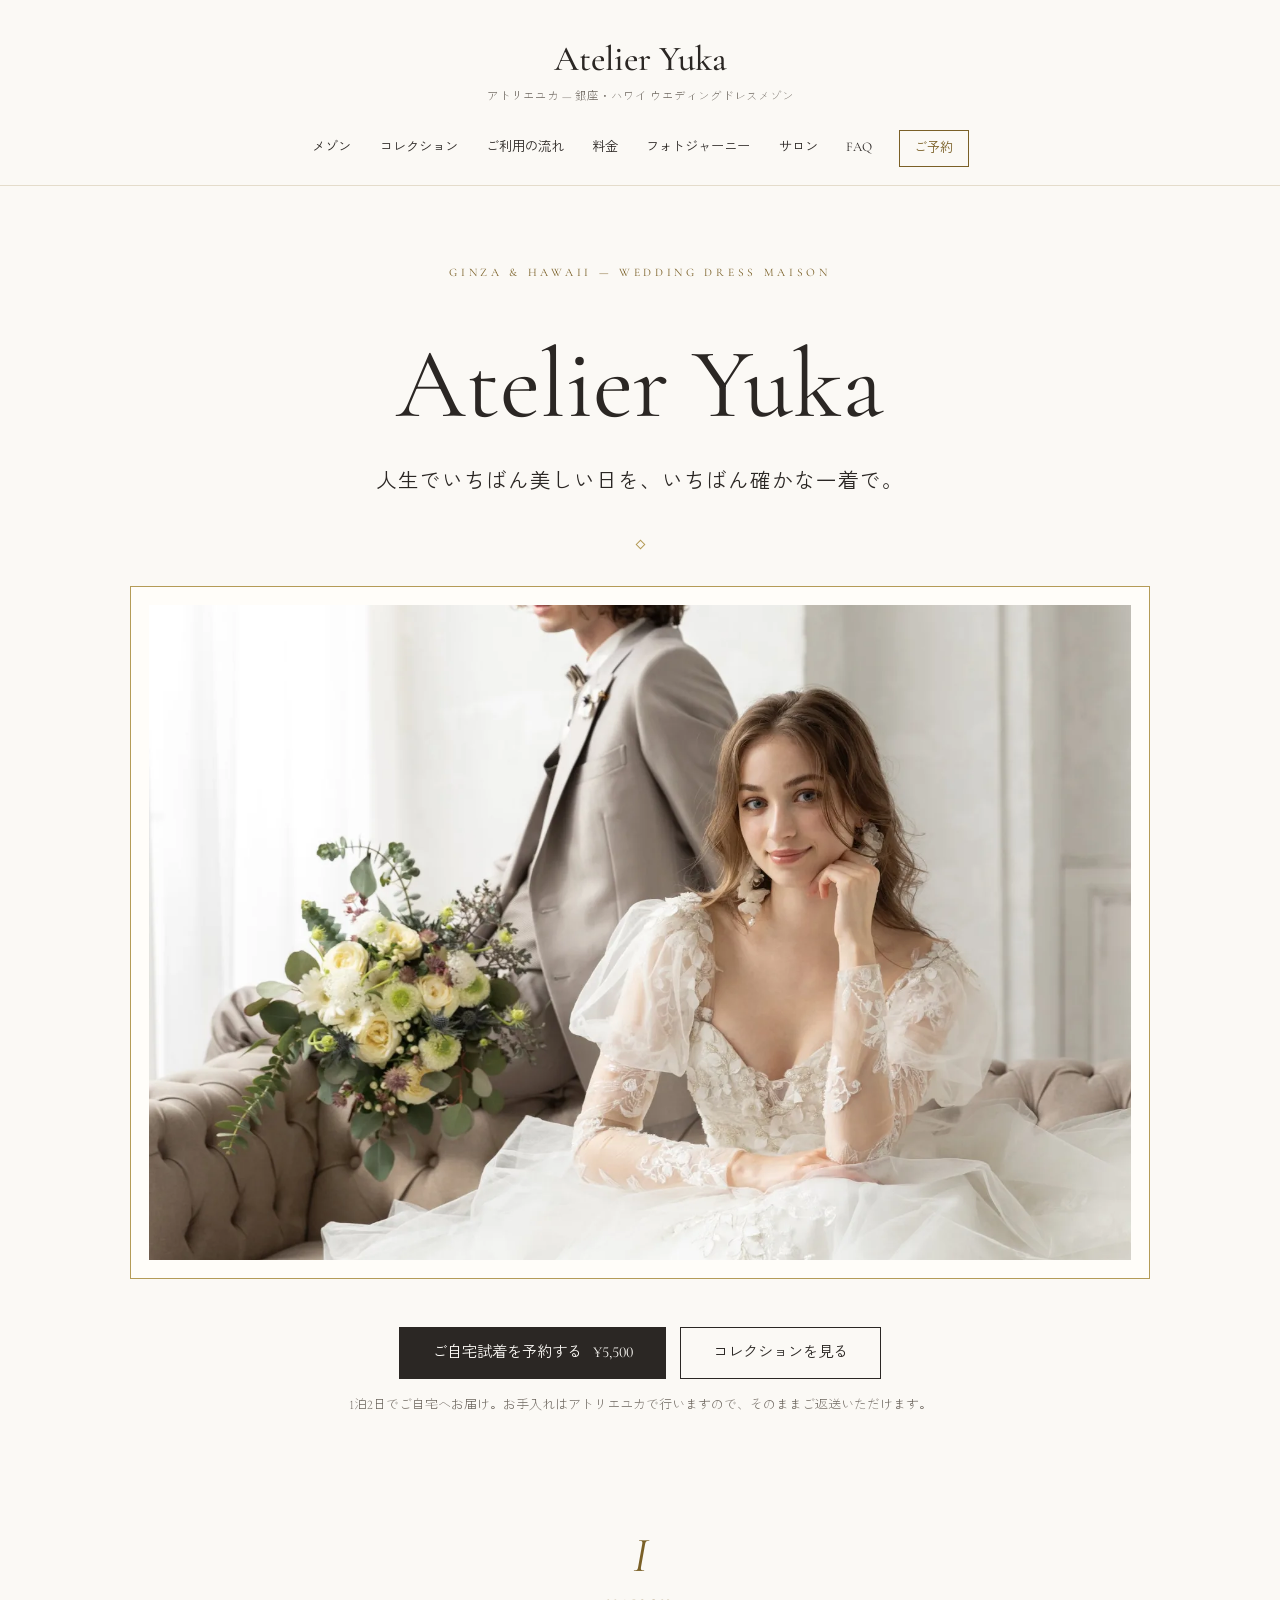
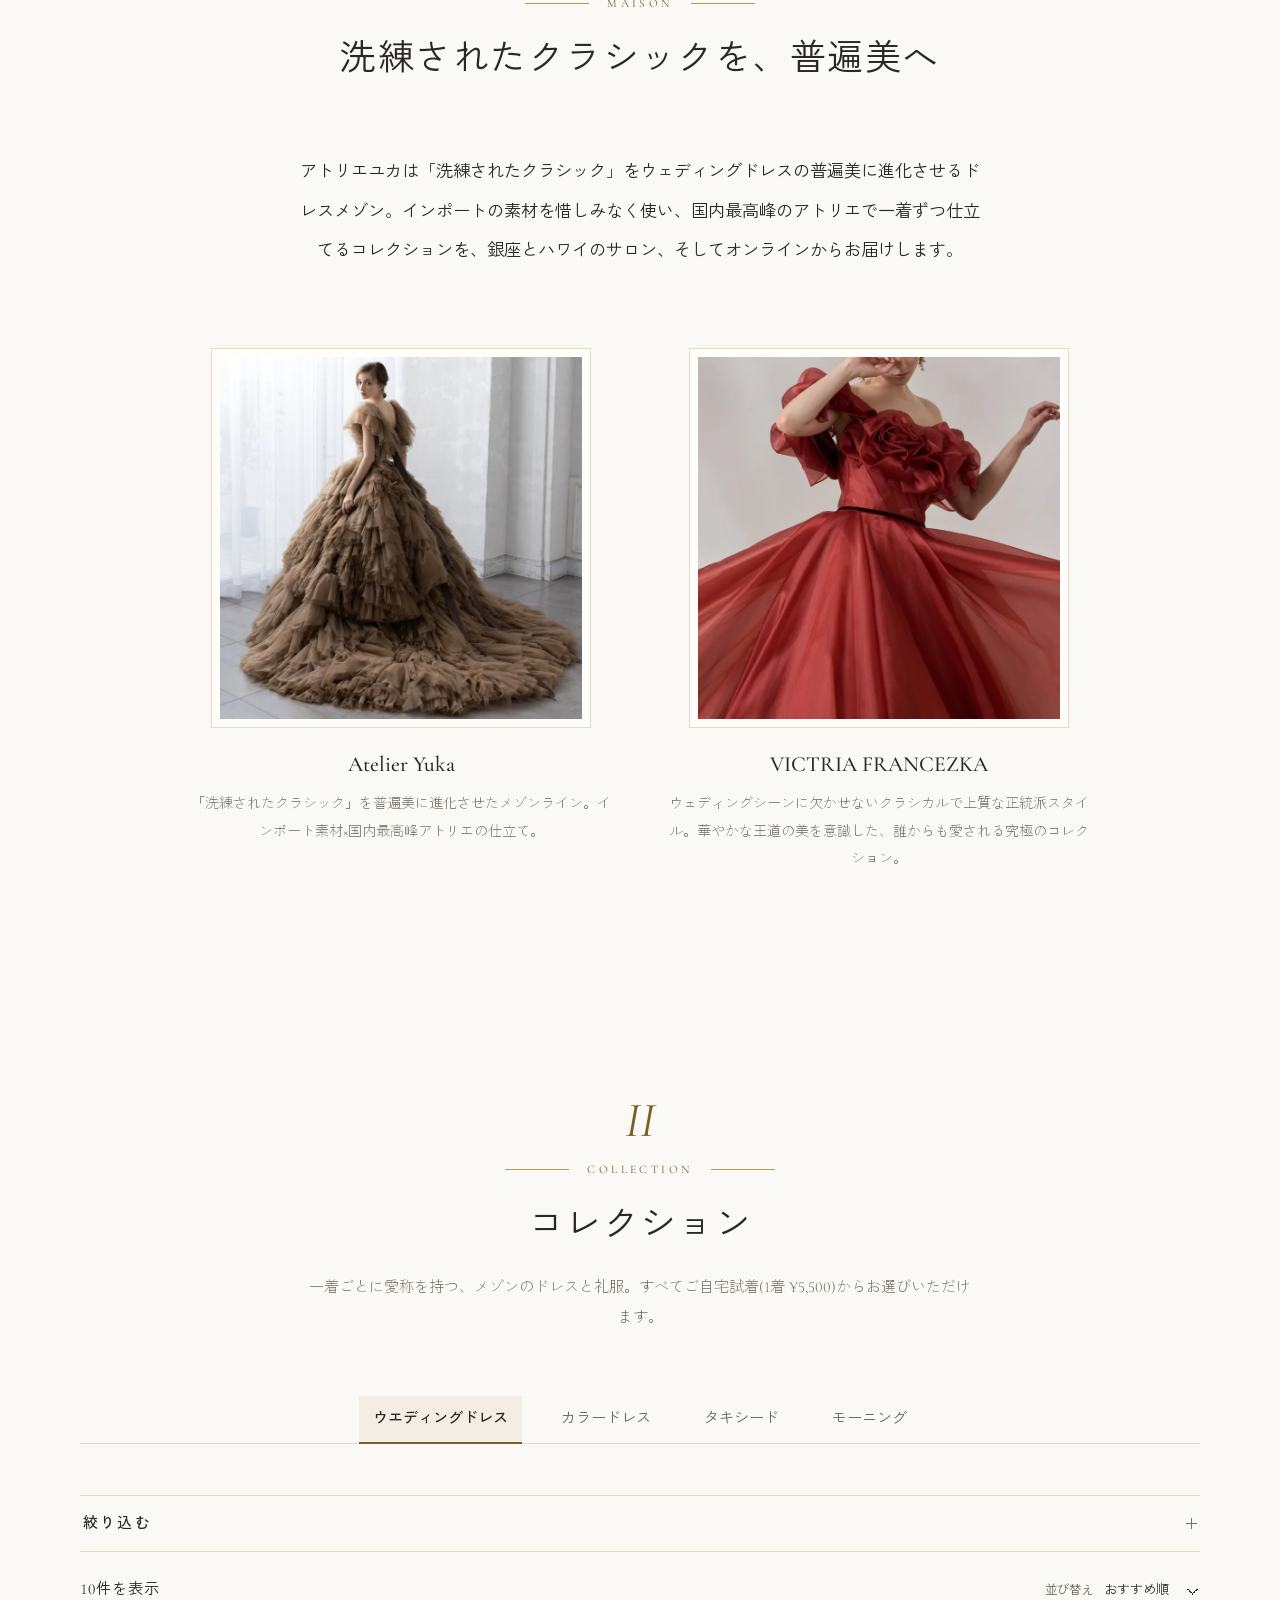
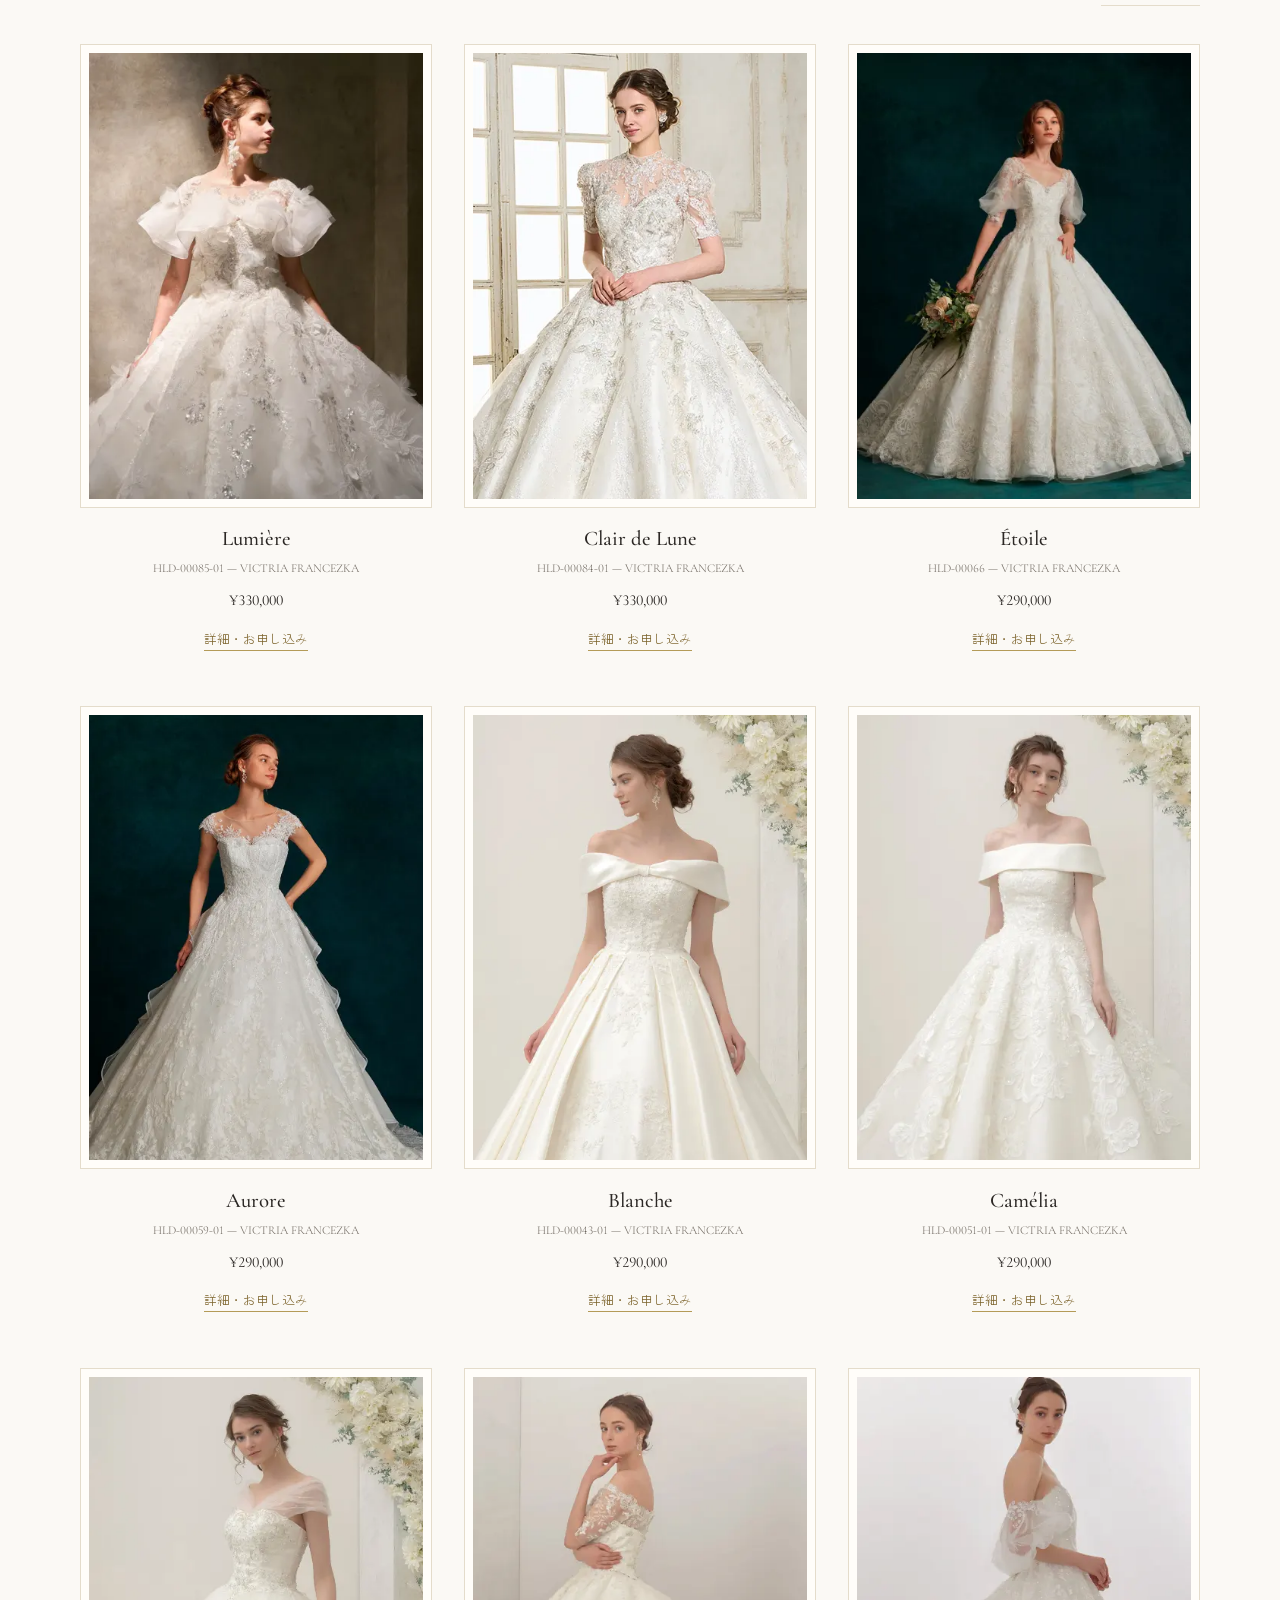
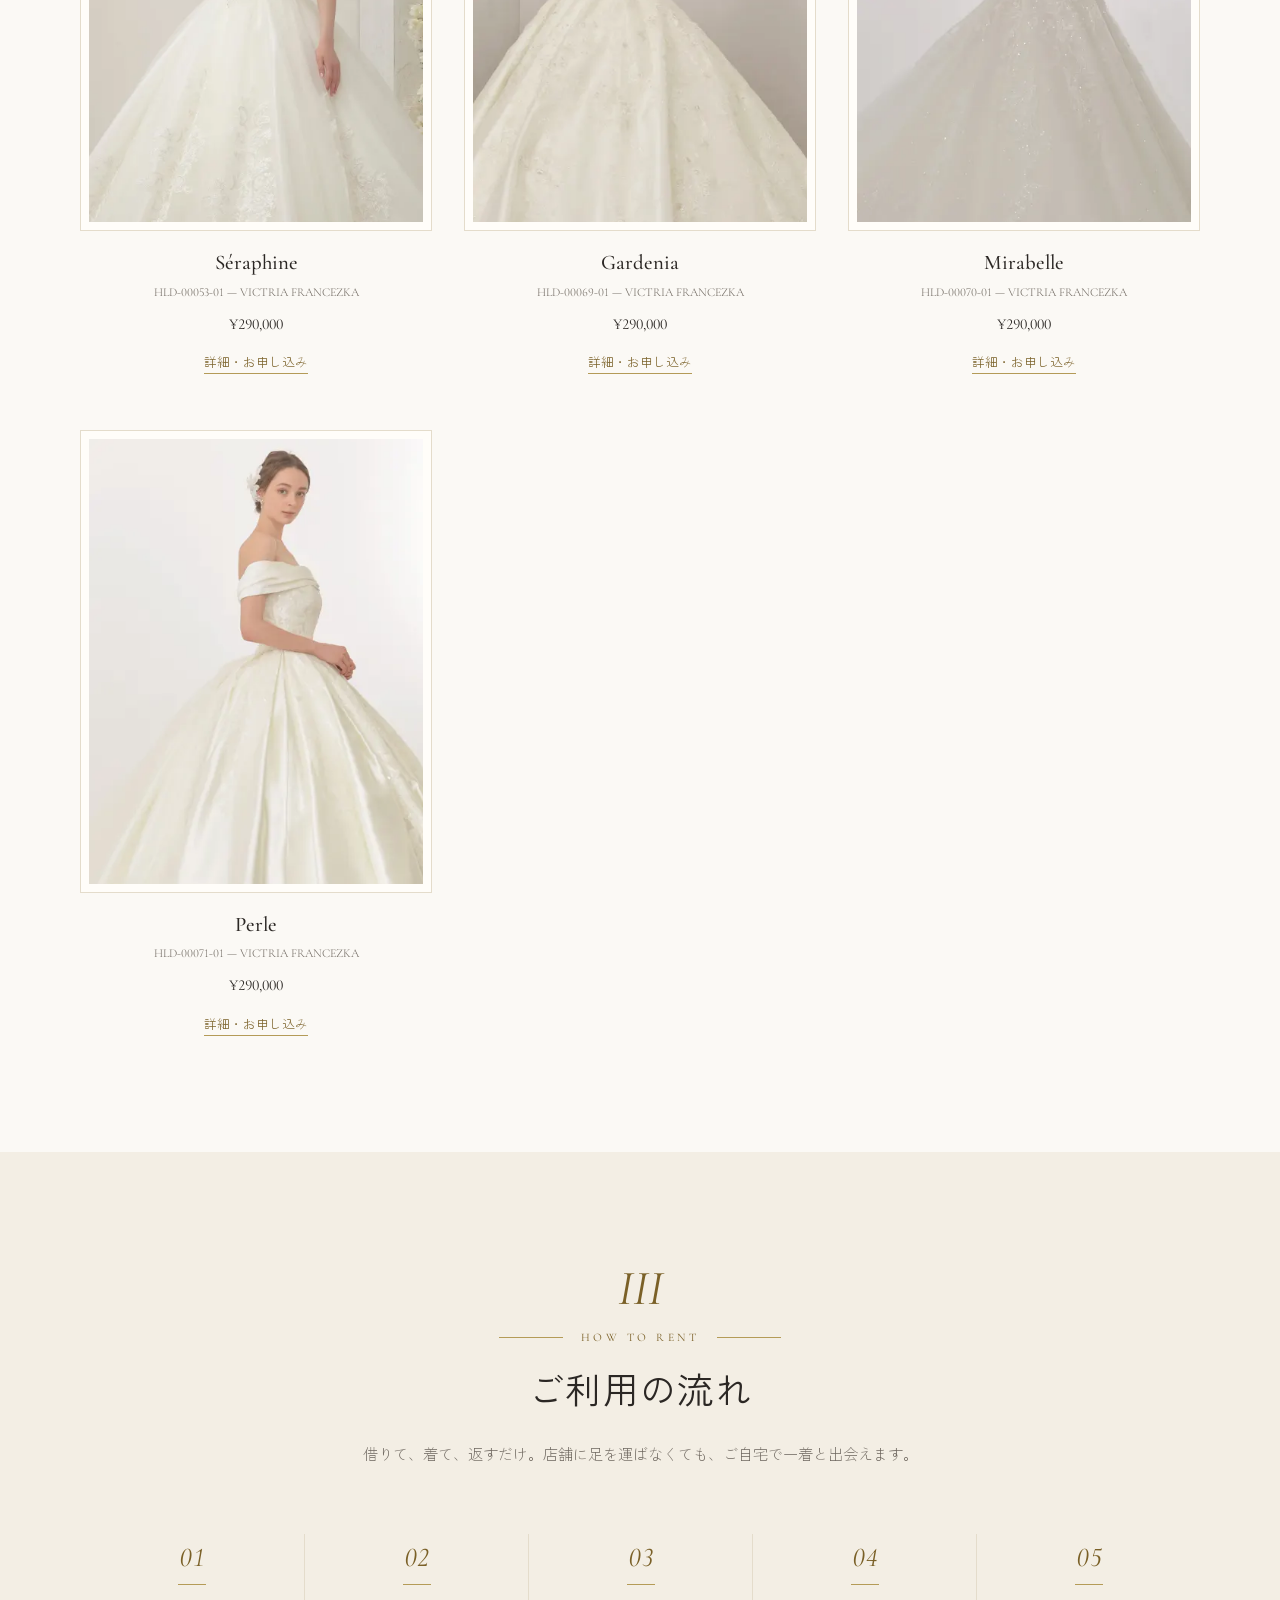
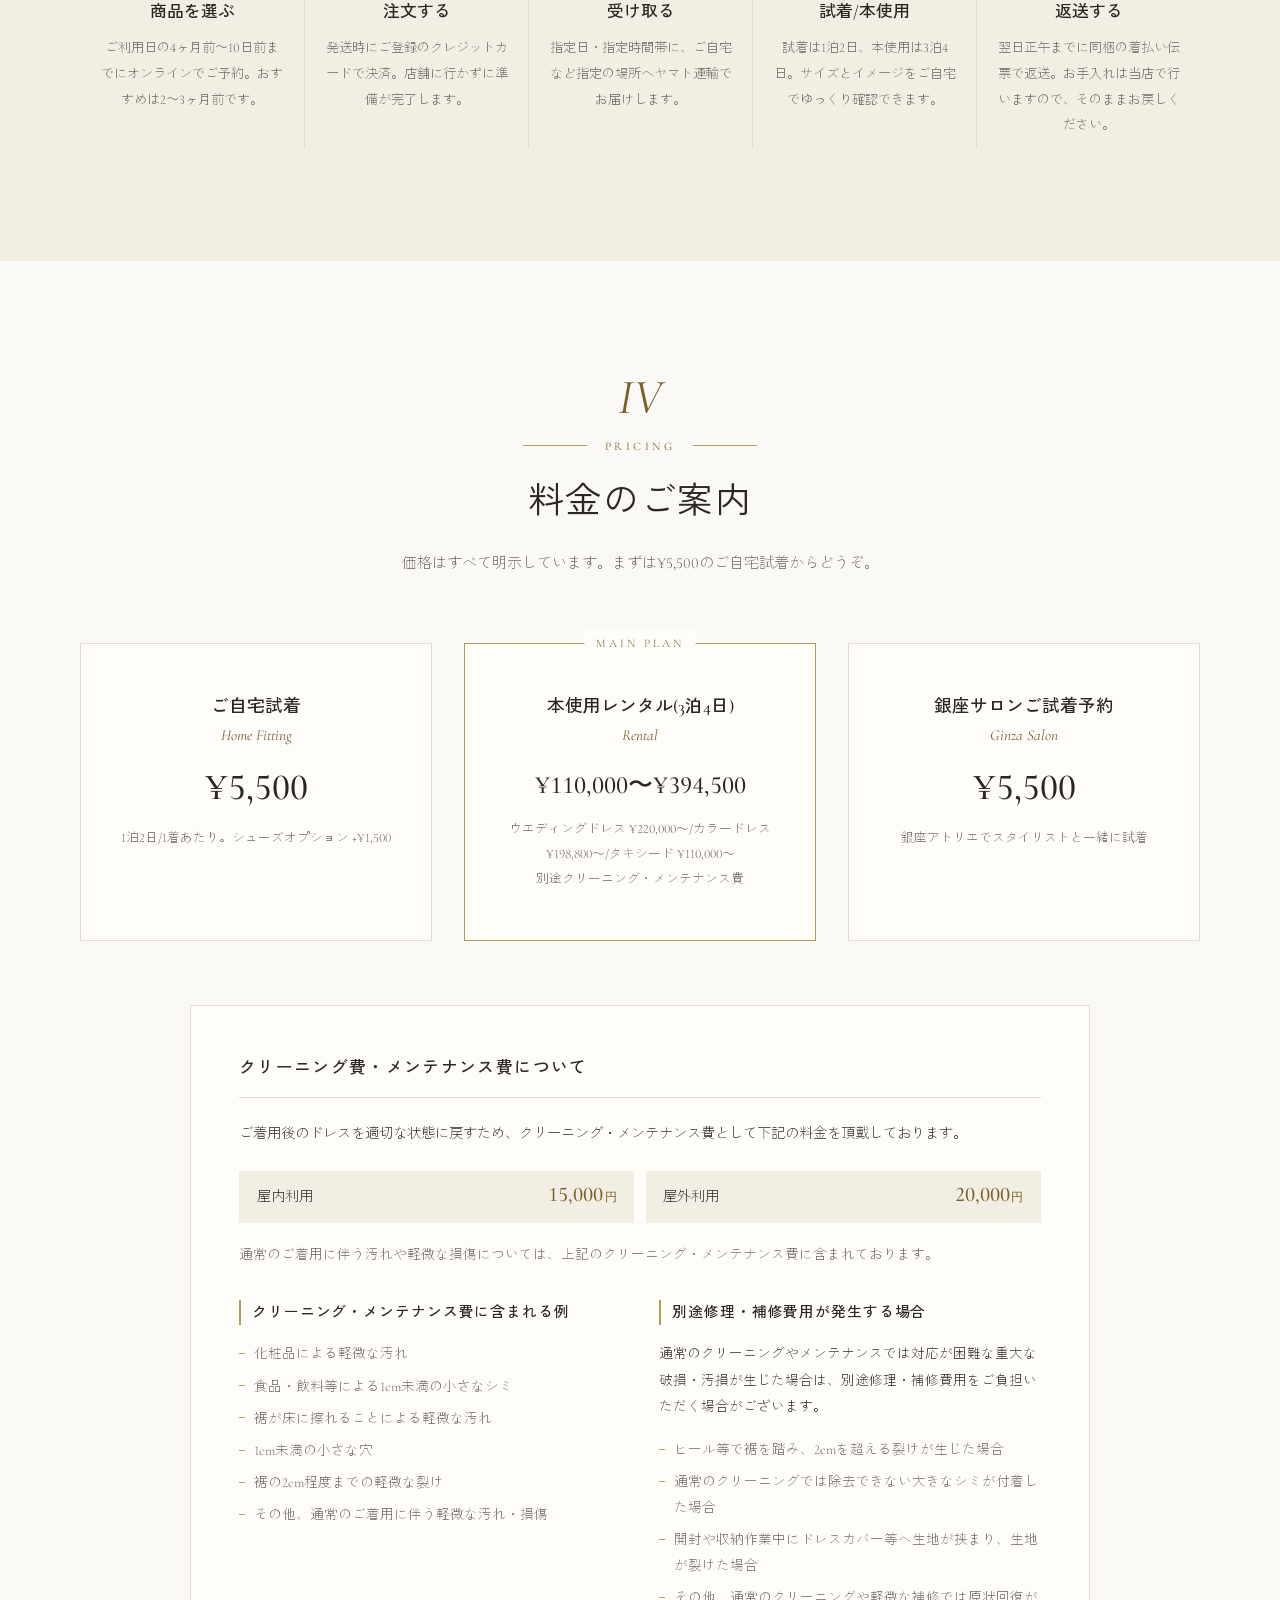
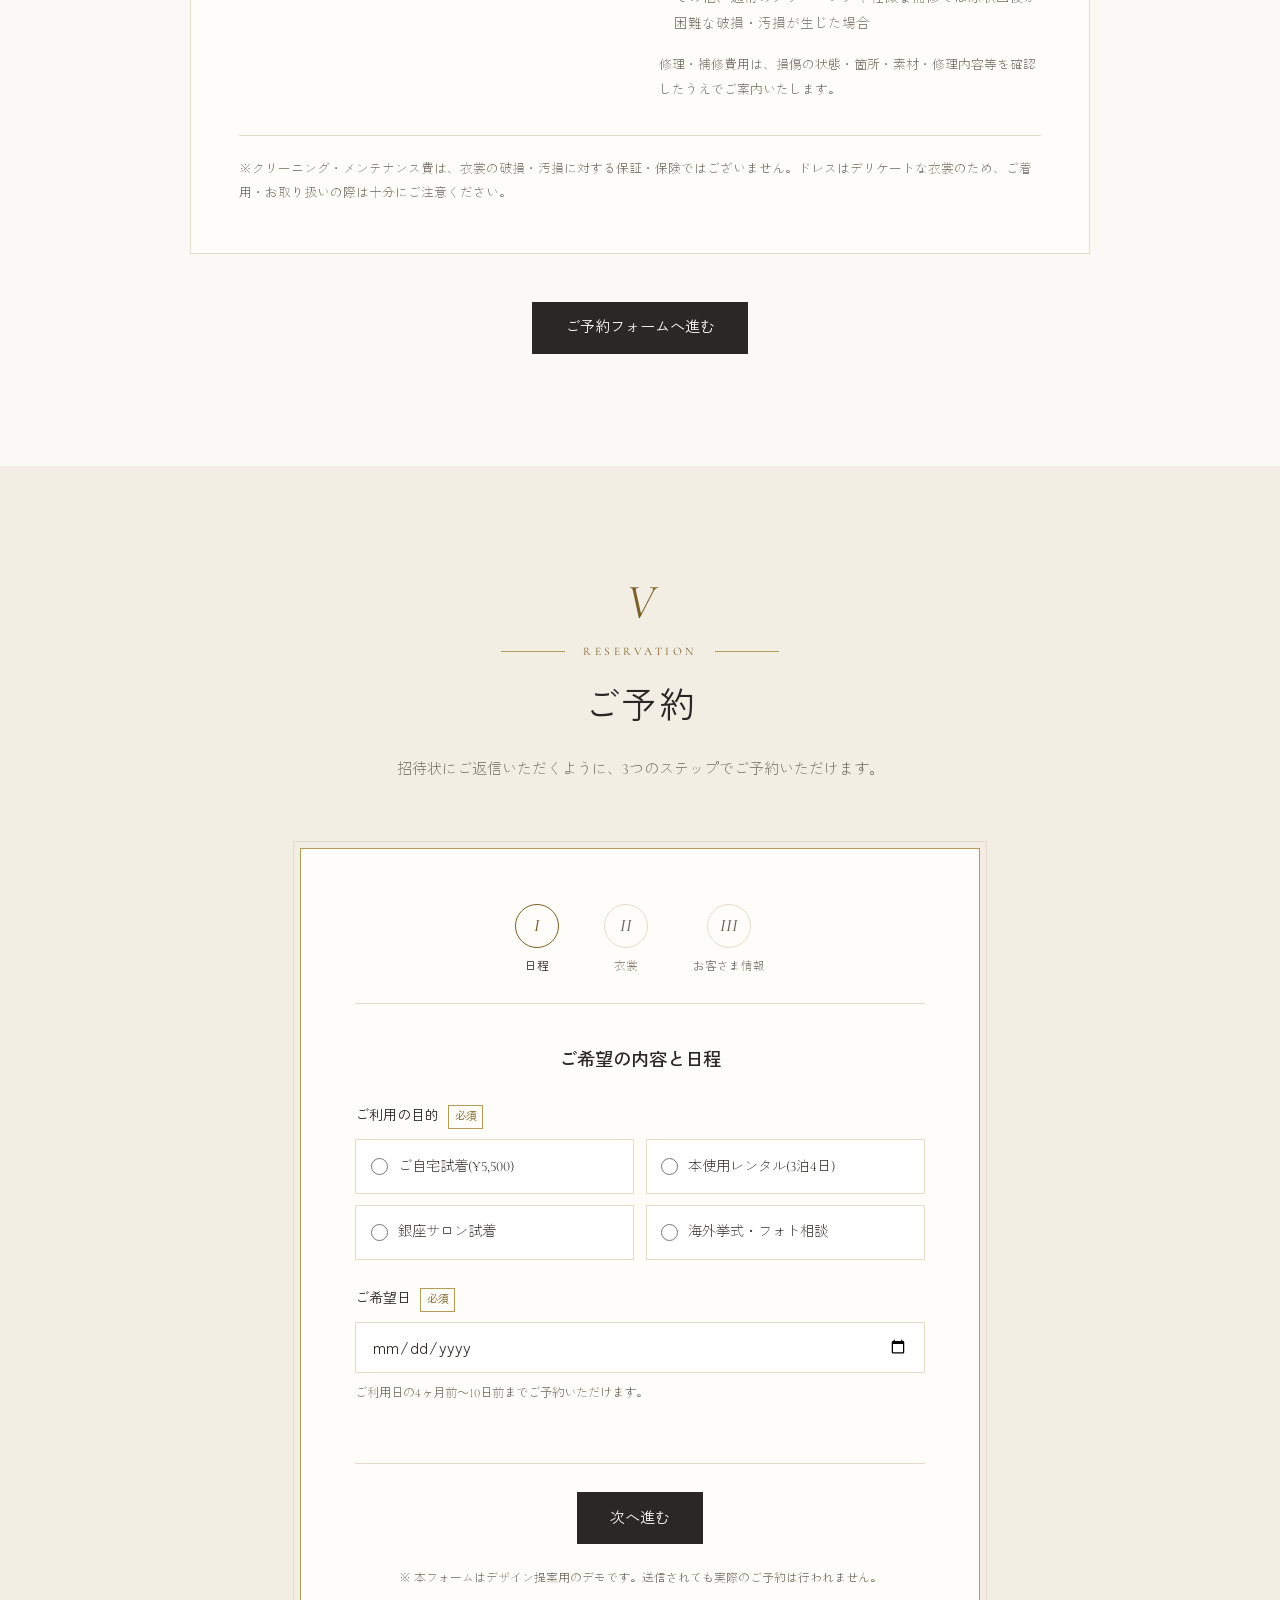
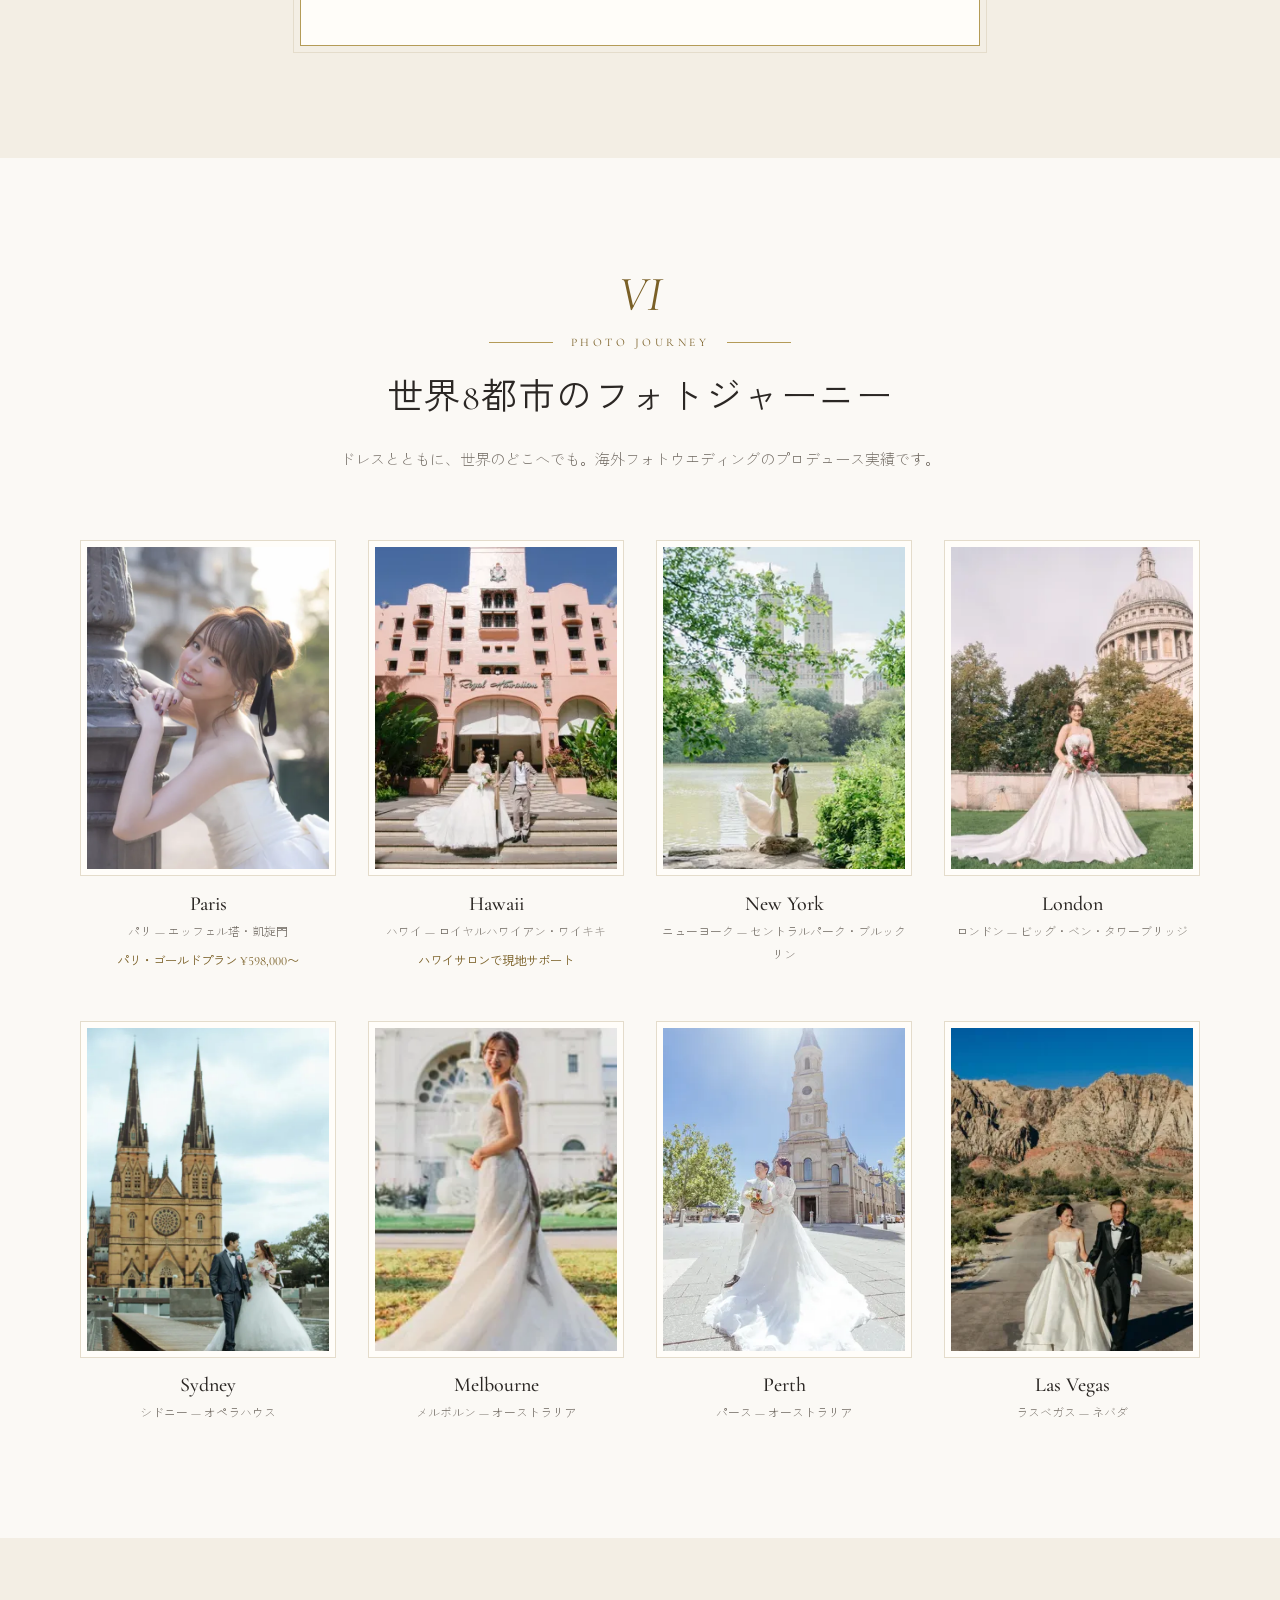
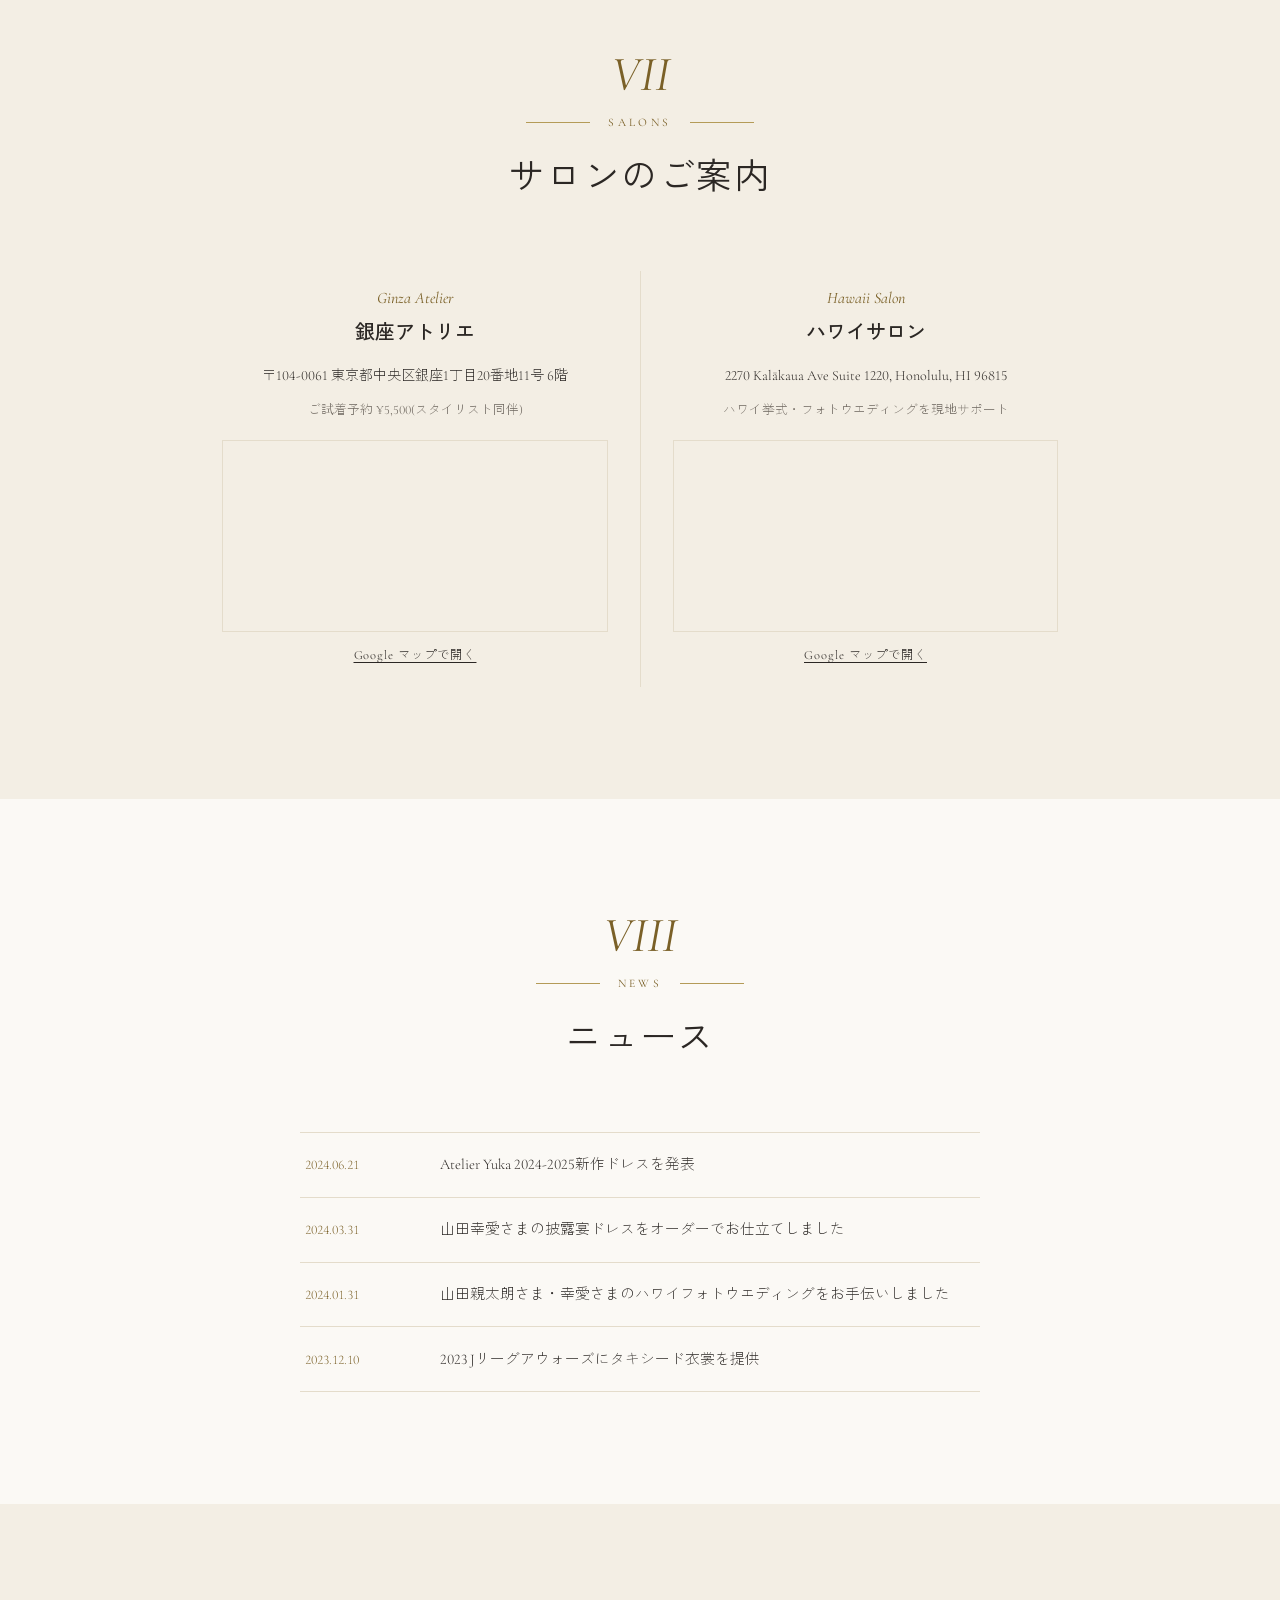
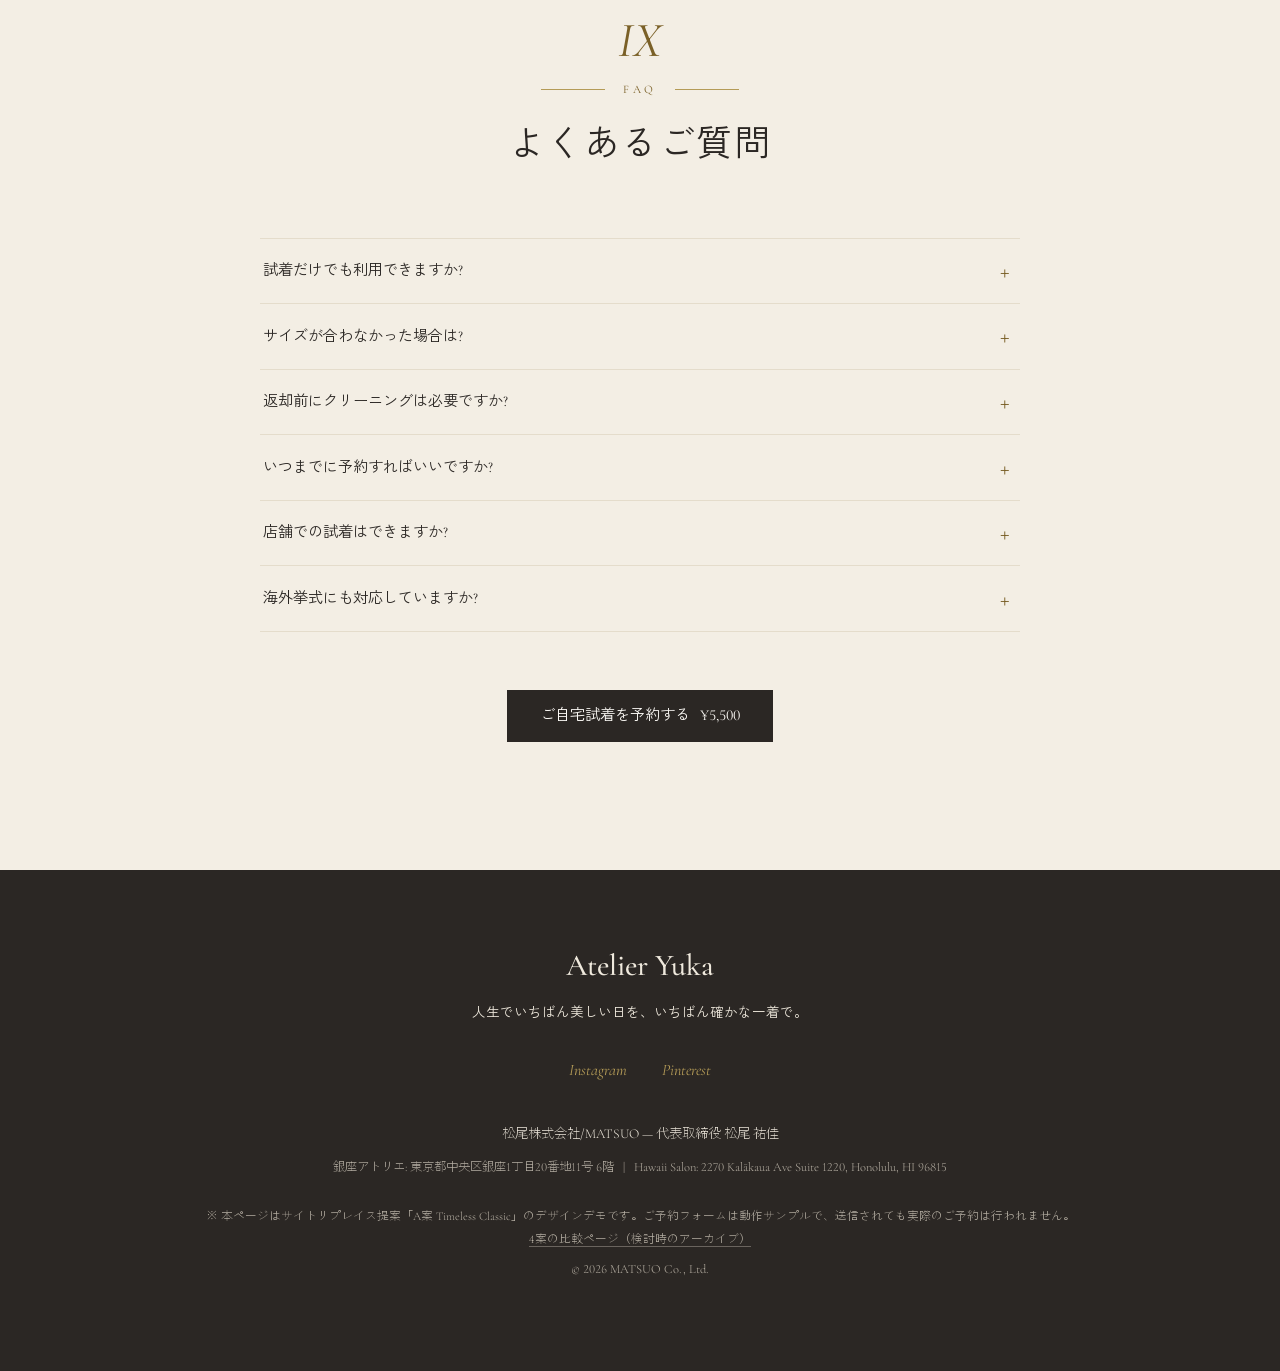
==== index.html @ e2607861 "feat: あんしん保証の表記をクリーニング費・メンテナンス費に変更 先方要望により「衣裳あんしん保証サービス」表記を取りやめ、 【クリーニング費・メンテナンス費について】として料金章に掲載する。  " ====
<!doctype html>
<html lang="ja">
<head>
<meta charset="utf-8">
<meta name="viewport" content="width=device-width, initial-scale=1">
<title>Atelier Yuka — アトリエユカ | 銀座のウエディングドレスメゾン(A案 Timeless Classic)</title>
<meta name="description" content="銀座とハワイのウエディングドレスメゾン、アトリエユカ。ご自宅試着¥5,500から。インポート素材×国内最高峰アトリエの一着をオンラインでレンタル。">
<meta name="theme-color" content="#FBF9F5">
<!-- 提案用の限定公開ページのため、検索エンジンには載せない -->
<meta name="robots" content="noindex, nofollow">
<link rel="canonical" href="https://nvidia9875.github.io/atelieryuka-sample/">
<link rel="icon" href="favicon.ico" sizes="any">

<!-- SNS・チャットで共有したときのカード -->
<meta property="og:type" content="website">
<meta property="og:site_name" content="Atelier Yuka">
<meta property="og:locale" content="ja_JP">
<meta property="og:url" content="https://nvidia9875.github.io/atelieryuka-sample/">
<meta property="og:title" content="Atelier Yuka — アトリエユカ | 銀座のウエディングドレスメゾン">
<meta property="og:description" content="銀座とハワイのウエディングドレスメゾン、アトリエユカ。ご自宅試着¥5,500から。インポート素材×国内最高峰アトリエの一着をオンラインでレンタル。">
<meta property="og:image" content="https://nvidia9875.github.io/atelieryuka-sample/assets/img/og-cover.jpg">
<meta property="og:image:width" content="1200">
<meta property="og:image:height" content="630">
<meta property="og:image:alt" content="クラシカルなソファに腰かける、ウエディングドレスの花嫁とタキシードの新郎">
<meta name="twitter:card" content="summary_large_image">

<link rel="preconnect" href="https://fonts.googleapis.com">
<link rel="preconnect" href="https://fonts.gstatic.com" crossorigin>
<link rel="stylesheet" href="https://fonts.googleapis.com/css2?family=Cormorant+Garamond:ital,wght@0,400;0,500;1,400&amp;family=Zen+Kaku+Gothic+New:wght@300;400;500&amp;display=swap">
<link rel="stylesheet" href="style.css?v=9">
<link rel="stylesheet" href="style-b.css?v=7">
<link rel="stylesheet" href="collection-filter.css?v=5">
<link rel="stylesheet" href="assets/lightbox.css?v=5">
<script>document.documentElement.className += " js";</script>
</head>
<body id="top">
<a class="skip-link" href="#main">本文へスキップ</a>

<header class="site-header">
  <a class="brand" href="#top">
    <span class="brand-en" translate="no">Atelier Yuka</span>
    <span class="brand-ja">アトリエユカ — 銀座・ハワイ ウエディングドレスメゾン</span>
  </a>
  <nav class="site-nav" aria-label="メインナビゲーション">
    <ul>
      <li><a href="#maison">メゾン</a></li>
      <li><a href="#collection">コレクション</a></li>
      <li><a href="#flow">ご利用の流れ</a></li>
      <li><a href="#pricing">料金</a></li>
      <li><a href="#journey">フォトジャーニー</a></li>
      <li><a href="#salon">サロン</a></li>
      <li><a href="#faq">FAQ</a></li>
      <li><a class="nav-reserve" href="#reserve">ご予約</a></li>
    </ul>
  </nav>
</header>

<main id="main">

  <!-- ヒーロー -->
  <section class="hero" aria-labelledby="hero-title">
    <p class="hero-eyebrow reveal" translate="no">Ginza &amp; Hawaii — Wedding Dress Maison</p>
    <h1 class="hero-title reveal" id="hero-title" translate="no">Atelier Yuka</h1>
    <p class="hero-tagline reveal">人生でいちばん美しい日を、いちばん確かな一着で。</p>
    <div class="fleuron" aria-hidden="true"></div>
    <figure class="hero-frame reveal">
      <img src="assets/img/hero-01.webp"
           srcset="assets/img/hero-01-800.webp 800w, assets/img/hero-01.webp 1600w"
           sizes="(max-width: 1080px) 88vw, 984px"
           alt="クラシカルなソファに腰かける、ウエディングドレスの花嫁とタキシードの新郎" width="1600" height="1524" fetchpriority="high">
    </figure>
    <div class="hero-cta reveal">
      <a class="btn btn-primary" href="#reserve">ご自宅試着を予約する <span class="price">¥5,500</span></a>
      <a class="btn btn-ghost" href="#collection">コレクションを見る</a>
      <p class="hero-note">1泊2日でご自宅へお届け。お手入れはアトリエユカで行いますので、そのままご返送いただけます。</p>
    </div>
  </section>

  <!-- I. メゾン -->
  <section class="chapter" id="maison" aria-labelledby="maison-title">
    <header class="chapter-head reveal">
      <p class="chapter-no" aria-hidden="true" translate="no">I</p>
      <p class="chapter-label" translate="no">Maison</p>
      <h2 class="chapter-title" id="maison-title">洗練されたクラシックを、普遍美へ</h2>
    </header>
    <p class="statement reveal">アトリエユカは「洗練されたクラシック」をウェディングドレスの普遍美に進化させるドレスメゾン。インポートの素材を惜しみなく使い、国内最高峰のアトリエで一着ずつ仕立てるコレクションを、銀座とハワイのサロン、そしてオンラインからお届けします。</p>
    <div class="lines">
      <article class="line reveal">
        <figure class="line-frame">
          <img src="assets/img/brand-01.webp" alt="Atelier Yuka ラインのドレスを纏う花嫁" width="540" height="540" loading="lazy">
        </figure>
        <h3 class="line-name" translate="no">Atelier Yuka</h3>
        <p class="line-desc">「洗練されたクラシック」を普遍美に進化させたメゾンライン。インポート素材×国内最高峰アトリエの仕立て。</p>
      </article>
      <article class="line reveal">
        <figure class="line-frame">
          <img src="assets/img/brand-02.webp" alt="VICTRIA FRANCEZKA ラインのドレスを纏う花嫁" width="540" height="540" loading="lazy">
        </figure>
        <h3 class="line-name" translate="no">VICTRIA FRANCEZKA</h3>
        <p class="line-desc">ウェディングシーンに欠かせないクラシカルで上質な正統派スタイル。華やかな王道の美を意識した、誰からも愛される究極のコレクション。</p>
      </article>
    </div>
  </section>

  <!-- II. コレクション -->
  <section class="chapter" id="collection" aria-labelledby="collection-title">
    <header class="chapter-head reveal">
      <p class="chapter-no" aria-hidden="true" translate="no">II</p>
      <p class="chapter-label" translate="no">Collection</p>
      <h2 class="chapter-title" id="collection-title">コレクション</h2>
      <p class="chapter-lede">一着ごとに愛称を持つ、メゾンのドレスと礼服。すべてご自宅試着(1着 ¥5,500)からお選びいただけます。</p>
    </header>
    <!-- COLLECTION:START — tools/build-collection.mjs が assets/data.js から生成。直接編集しないこと -->
    <div class="tabs reveal">
      <div class="tablist" role="tablist" aria-label="コレクションのカテゴリ">
        <button type="button" role="tab" id="tab-wedding" aria-controls="panel-wedding" aria-selected="true">ウエディングドレス</button>
        <button type="button" role="tab" id="tab-color" aria-controls="panel-color" aria-selected="false" tabindex="-1">カラードレス</button>
        <button type="button" role="tab" id="tab-tuxedo" aria-controls="panel-tuxedo" aria-selected="false" tabindex="-1">タキシード</button>
        <button type="button" role="tab" id="tab-morning" aria-controls="panel-morning" aria-selected="false" tabindex="-1">モーニング</button>
      </div>

      <div class="tabpanel" role="tabpanel" id="panel-wedding" aria-labelledby="tab-wedding" tabindex="0">
        <details class="filter" data-filter>
          <summary class="filter-summary">
            <span class="filter-summary-label">絞り込む</span>
            <span class="filter-summary-badge" data-active-count hidden></span>
          </summary>
          <div class="filter-body">
            <fieldset class="filter-group">
              <legend class="filter-legend">色</legend>
              <div class="swatches">
                <label class="swatch" style="--swatch: #EFE6D5"><input type="checkbox" data-axis="color" value="ivory"><span class="swatch-dot" aria-hidden="true"></span><span class="swatch-label">アイボリー</span></label>
                <label class="swatch" style="--swatch: #F7F5F1"><input type="checkbox" data-axis="color" value="white"><span class="swatch-dot" aria-hidden="true"></span><span class="swatch-label">ホワイト</span></label>
              </div>
            </fieldset>
            <fieldset class="filter-group">
              <legend class="filter-legend">価格</legend>
              <div class="chips">
                <label class="chip"><input type="checkbox" data-axis="price" value="290000"><span class="chip-label">¥290,000</span></label>
                <label class="chip"><input type="checkbox" data-axis="price" value="330000"><span class="chip-label">¥330,000</span></label>
              </div>
            </fieldset>
            <fieldset class="filter-group">
              <legend class="filter-legend">シルエット</legend>
              <div class="chips">
                <label class="chip"><input type="checkbox" data-axis="silhouette" value="プリンセス"><span class="chip-label">プリンセス</span></label>
                <label class="chip"><input type="checkbox" data-axis="silhouette" value="Aライン"><span class="chip-label">Aライン</span></label>
              </div>
            </fieldset>
            <div class="filter-group filter-search">
              <label class="filter-legend" for="q-wedding">愛称・型番で探す</label>
              <input type="search" id="q-wedding" data-axis="q" autocomplete="off" placeholder="例: Lumière / HLD-00085-01">
            </div>
          </div>
        </details>

        <div class="result-bar">
          <p class="result-count" role="status" aria-live="polite" data-count>10件を表示</p>
          <p class="result-tools">
            <button type="button" class="filter-clear" data-clear hidden>条件をクリア</button>
            <span class="sort-field">
              <label for="sort-wedding">並び替え</label>
              <select id="sort-wedding" data-sort>
                <option value="recommended">おすすめ順</option>
                <option value="price-asc">価格が安い順</option>
                <option value="price-desc">価格が高い順</option>
              </select>
            </span>
          </p>
        </div>

        <ul class="product-grid" data-grid>
          <li class="product"
              data-name="Lumière" data-code="HLD-00085-01" data-price="330000" data-color="ivory" data-silhouette="プリンセス" data-line="VICTRIA FRANCEZKA">
            <figure class="product-media">
              <img src="assets/img/wd-01.webp" srcset="assets/img/wd-01-440.webp 440w, assets/img/wd-01.webp 1000w" sizes="(max-width: 919px) 46vw, 350px" data-full="assets/img/wd-01.webp" alt="ウエディングドレス Lumière" width="600" height="800" loading="lazy" decoding="async">
              <img class="alt-img" src="assets/img/wd-01-b.webp" srcset="assets/img/wd-01-b-440.webp 440w, assets/img/wd-01-b.webp 1000w" sizes="(max-width: 919px) 46vw, 350px" data-full="assets/img/wd-01-b.webp" alt="" width="600" height="800" loading="lazy" decoding="async">
              <span class="float-code" aria-hidden="true" translate="no">HLD-00085-01</span>
              <a class="product-media-link" href="product.html?code=HLD-00085-01" tabindex="-1" aria-hidden="true"></a>
            </figure>
            <h3 class="product-name" translate="no"><a href="product.html?code=HLD-00085-01">Lumière</a></h3>
            <p class="product-meta"><span translate="no">HLD-00085-01</span><span class="product-line"> — VICTRIA FRANCEZKA</span></p>
            <p class="product-price">¥330,000</p>
            <p class="product-cta"><a href="product.html?code=HLD-00085-01">詳細・お申し込み</a></p>
          </li>
          <li class="product"
              data-name="Clair de Lune" data-code="HLD-00084-01" data-price="330000" data-color="ivory" data-silhouette="プリンセス" data-line="VICTRIA FRANCEZKA">
            <figure class="product-media">
              <img src="assets/img/wd-02.webp" srcset="assets/img/wd-02-440.webp 440w, assets/img/wd-02.webp 986w" sizes="(max-width: 919px) 46vw, 350px" data-full="assets/img/wd-02.webp" alt="ウエディングドレス Clair de Lune" width="600" height="800" loading="lazy" decoding="async">
              <img class="alt-img" src="assets/img/wd-02-b.webp" srcset="assets/img/wd-02-b-440.webp 440w, assets/img/wd-02-b.webp 986w" sizes="(max-width: 919px) 46vw, 350px" data-full="assets/img/wd-02-b.webp" alt="" width="600" height="800" loading="lazy" decoding="async">
              <span class="float-code" aria-hidden="true" translate="no">HLD-00084-01</span>
              <a class="product-media-link" href="product.html?code=HLD-00084-01" tabindex="-1" aria-hidden="true"></a>
            </figure>
            <h3 class="product-name" translate="no"><a href="product.html?code=HLD-00084-01">Clair de Lune</a></h3>
            <p class="product-meta"><span translate="no">HLD-00084-01</span><span class="product-line"> — VICTRIA FRANCEZKA</span></p>
            <p class="product-price">¥330,000</p>
            <p class="product-cta"><a href="product.html?code=HLD-00084-01">詳細・お申し込み</a></p>
          </li>
          <li class="product"
              data-name="Étoile" data-code="HLD-00066" data-price="290000" data-color="ivory" data-silhouette="プリンセス" data-line="VICTRIA FRANCEZKA">
            <figure class="product-media">
              <img src="assets/img/wd-03.webp" srcset="assets/img/wd-03-440.webp 440w, assets/img/wd-03.webp 1000w" sizes="(max-width: 919px) 46vw, 350px" data-full="assets/img/wd-03.webp" alt="ウエディングドレス Étoile" width="600" height="800" loading="lazy" decoding="async">
              <img class="alt-img" src="assets/img/wd-03-b.webp" srcset="assets/img/wd-03-b-440.webp 440w, assets/img/wd-03-b.webp 1000w" sizes="(max-width: 919px) 46vw, 350px" data-full="assets/img/wd-03-b.webp" alt="" width="600" height="800" loading="lazy" decoding="async">
              <span class="float-code" aria-hidden="true" translate="no">HLD-00066</span>
              <a class="product-media-link" href="product.html?code=HLD-00066" tabindex="-1" aria-hidden="true"></a>
            </figure>
            <h3 class="product-name" translate="no"><a href="product.html?code=HLD-00066">Étoile</a></h3>
            <p class="product-meta"><span translate="no">HLD-00066</span><span class="product-line"> — VICTRIA FRANCEZKA</span></p>
            <p class="product-price">¥290,000</p>
            <p class="product-cta"><a href="product.html?code=HLD-00066">詳細・お申し込み</a></p>
          </li>
          <li class="product"
              data-name="Aurore" data-code="HLD-00059-01" data-price="290000" data-color="white" data-silhouette="プリンセス" data-line="VICTRIA FRANCEZKA">
            <figure class="product-media">
              <img src="assets/img/wd-04.webp" srcset="assets/img/wd-04-440.webp 440w, assets/img/wd-04.webp 760w" sizes="(max-width: 919px) 46vw, 350px" data-full="assets/img/wd-04.webp" alt="ウエディングドレス Aurore" width="600" height="800" loading="lazy" decoding="async">
              <img class="alt-img" src="assets/img/wd-04-b.webp" srcset="assets/img/wd-04-b-440.webp 440w, assets/img/wd-04-b.webp 986w" sizes="(max-width: 919px) 46vw, 350px" data-full="assets/img/wd-04-b.webp" alt="" width="600" height="800" loading="lazy" decoding="async">
              <span class="float-code" aria-hidden="true" translate="no">HLD-00059-01</span>
              <a class="product-media-link" href="product.html?code=HLD-00059-01" tabindex="-1" aria-hidden="true"></a>
            </figure>
            <h3 class="product-name" translate="no"><a href="product.html?code=HLD-00059-01">Aurore</a></h3>
            <p class="product-meta"><span translate="no">HLD-00059-01</span><span class="product-line"> — VICTRIA FRANCEZKA</span></p>
            <p class="product-price">¥290,000</p>
            <p class="product-cta"><a href="product.html?code=HLD-00059-01">詳細・お申し込み</a></p>
          </li>
          <li class="product"
              data-name="Blanche" data-code="HLD-00043-01" data-price="290000" data-color="ivory" data-silhouette="Aライン" data-line="VICTRIA FRANCEZKA">
            <figure class="product-media">
              <img src="assets/img/wd-05.webp" srcset="assets/img/wd-05-440.webp 440w, assets/img/wd-05.webp 986w" sizes="(max-width: 919px) 46vw, 350px" data-full="assets/img/wd-05.webp" alt="ウエディングドレス Blanche" width="600" height="800" loading="lazy" decoding="async">
              <img class="alt-img" src="assets/img/wd-05-b.webp" srcset="assets/img/wd-05-b-440.webp 440w, assets/img/wd-05-b.webp 986w" sizes="(max-width: 919px) 46vw, 350px" data-full="assets/img/wd-05-b.webp" alt="" width="600" height="800" loading="lazy" decoding="async">
              <span class="float-code" aria-hidden="true" translate="no">HLD-00043-01</span>
              <a class="product-media-link" href="product.html?code=HLD-00043-01" tabindex="-1" aria-hidden="true"></a>
            </figure>
            <h3 class="product-name" translate="no"><a href="product.html?code=HLD-00043-01">Blanche</a></h3>
            <p class="product-meta"><span translate="no">HLD-00043-01</span><span class="product-line"> — VICTRIA FRANCEZKA</span></p>
            <p class="product-price">¥290,000</p>
            <p class="product-cta"><a href="product.html?code=HLD-00043-01">詳細・お申し込み</a></p>
          </li>
          <li class="product"
              data-name="Camélia" data-code="HLD-00051-01" data-price="290000" data-color="white" data-silhouette="Aライン" data-line="VICTRIA FRANCEZKA">
            <figure class="product-media">
              <img src="assets/img/wd-06.webp" srcset="assets/img/wd-06-440.webp 440w, assets/img/wd-06.webp 986w" sizes="(max-width: 919px) 46vw, 350px" data-full="assets/img/wd-06.webp" alt="ウエディングドレス Camélia" width="600" height="800" loading="lazy" decoding="async">
              <img class="alt-img" src="assets/img/wd-06-b.webp" srcset="assets/img/wd-06-b-440.webp 440w, assets/img/wd-06-b.webp 986w" sizes="(max-width: 919px) 46vw, 350px" data-full="assets/img/wd-06-b.webp" alt="" width="600" height="800" loading="lazy" decoding="async">
              <span class="float-code" aria-hidden="true" translate="no">HLD-00051-01</span>
              <a class="product-media-link" href="product.html?code=HLD-00051-01" tabindex="-1" aria-hidden="true"></a>
            </figure>
            <h3 class="product-name" translate="no"><a href="product.html?code=HLD-00051-01">Camélia</a></h3>
            <p class="product-meta"><span translate="no">HLD-00051-01</span><span class="product-line"> — VICTRIA FRANCEZKA</span></p>
            <p class="product-price">¥290,000</p>
            <p class="product-cta"><a href="product.html?code=HLD-00051-01">詳細・お申し込み</a></p>
          </li>
          <li class="product"
              data-name="Séraphine" data-code="HLD-00053-01" data-price="290000" data-color="ivory" data-silhouette="プリンセス" data-line="VICTRIA FRANCEZKA">
            <figure class="product-media">
              <img src="assets/img/wd-07.webp" srcset="assets/img/wd-07-440.webp 440w, assets/img/wd-07.webp 986w" sizes="(max-width: 919px) 46vw, 350px" data-full="assets/img/wd-07.webp" alt="ウエディングドレス Séraphine" width="600" height="800" loading="lazy" decoding="async">
              <img class="alt-img" src="assets/img/wd-07-b.webp" srcset="assets/img/wd-07-b-440.webp 440w, assets/img/wd-07-b.webp 986w" sizes="(max-width: 919px) 46vw, 350px" data-full="assets/img/wd-07-b.webp" alt="" width="600" height="800" loading="lazy" decoding="async">
              <span class="float-code" aria-hidden="true" translate="no">HLD-00053-01</span>
              <a class="product-media-link" href="product.html?code=HLD-00053-01" tabindex="-1" aria-hidden="true"></a>
            </figure>
            <h3 class="product-name" translate="no"><a href="product.html?code=HLD-00053-01">Séraphine</a></h3>
            <p class="product-meta"><span translate="no">HLD-00053-01</span><span class="product-line"> — VICTRIA FRANCEZKA</span></p>
            <p class="product-price">¥290,000</p>
            <p class="product-cta"><a href="product.html?code=HLD-00053-01">詳細・お申し込み</a></p>
          </li>
          <li class="product"
              data-name="Gardenia" data-code="HLD-00069-01" data-price="290000" data-color="white" data-silhouette="プリンセス" data-line="VICTRIA FRANCEZKA">
            <figure class="product-media">
              <img src="assets/img/wd-08.webp" srcset="assets/img/wd-08-440.webp 440w, assets/img/wd-08.webp 986w" sizes="(max-width: 919px) 46vw, 350px" data-full="assets/img/wd-08.webp" alt="ウエディングドレス Gardenia" width="600" height="800" loading="lazy" decoding="async">
              <img class="alt-img" src="assets/img/wd-08-b.webp" srcset="assets/img/wd-08-b-440.webp 440w, assets/img/wd-08-b.webp 986w" sizes="(max-width: 919px) 46vw, 350px" data-full="assets/img/wd-08-b.webp" alt="" width="600" height="800" loading="lazy" decoding="async">
              <span class="float-code" aria-hidden="true" translate="no">HLD-00069-01</span>
              <a class="product-media-link" href="product.html?code=HLD-00069-01" tabindex="-1" aria-hidden="true"></a>
            </figure>
            <h3 class="product-name" translate="no"><a href="product.html?code=HLD-00069-01">Gardenia</a></h3>
            <p class="product-meta"><span translate="no">HLD-00069-01</span><span class="product-line"> — VICTRIA FRANCEZKA</span></p>
            <p class="product-price">¥290,000</p>
            <p class="product-cta"><a href="product.html?code=HLD-00069-01">詳細・お申し込み</a></p>
          </li>
          <li class="product"
              data-name="Mirabelle" data-code="HLD-00070-01" data-price="290000" data-color="white" data-silhouette="プリンセス" data-line="VICTRIA FRANCEZKA">
            <figure class="product-media">
              <img src="assets/img/wd-09.webp" srcset="assets/img/wd-09-440.webp 440w, assets/img/wd-09.webp 986w" sizes="(max-width: 919px) 46vw, 350px" data-full="assets/img/wd-09.webp" alt="ウエディングドレス Mirabelle" width="600" height="800" loading="lazy" decoding="async">
              <img class="alt-img" src="assets/img/wd-09-b.webp" srcset="assets/img/wd-09-b-440.webp 440w, assets/img/wd-09-b.webp 986w" sizes="(max-width: 919px) 46vw, 350px" data-full="assets/img/wd-09-b.webp" alt="" width="600" height="800" loading="lazy" decoding="async">
              <span class="float-code" aria-hidden="true" translate="no">HLD-00070-01</span>
              <a class="product-media-link" href="product.html?code=HLD-00070-01" tabindex="-1" aria-hidden="true"></a>
            </figure>
            <h3 class="product-name" translate="no"><a href="product.html?code=HLD-00070-01">Mirabelle</a></h3>
            <p class="product-meta"><span translate="no">HLD-00070-01</span><span class="product-line"> — VICTRIA FRANCEZKA</span></p>
            <p class="product-price">¥290,000</p>
            <p class="product-cta"><a href="product.html?code=HLD-00070-01">詳細・お申し込み</a></p>
          </li>
          <li class="product"
              data-name="Perle" data-code="HLD-00071-01" data-price="290000" data-color="ivory" data-silhouette="Aライン" data-line="VICTRIA FRANCEZKA">
            <figure class="product-media">
              <img src="assets/img/wd-10.webp" srcset="assets/img/wd-10-440.webp 440w, assets/img/wd-10.webp 986w" sizes="(max-width: 919px) 46vw, 350px" data-full="assets/img/wd-10.webp" alt="ウエディングドレス Perle" width="600" height="800" loading="lazy" decoding="async">
              <img class="alt-img" src="assets/img/wd-10-b.webp" srcset="assets/img/wd-10-b-440.webp 440w, assets/img/wd-10-b.webp 986w" sizes="(max-width: 919px) 46vw, 350px" data-full="assets/img/wd-10-b.webp" alt="" width="600" height="800" loading="lazy" decoding="async">
              <span class="float-code" aria-hidden="true" translate="no">HLD-00071-01</span>
              <a class="product-media-link" href="product.html?code=HLD-00071-01" tabindex="-1" aria-hidden="true"></a>
            </figure>
            <h3 class="product-name" translate="no"><a href="product.html?code=HLD-00071-01">Perle</a></h3>
            <p class="product-meta"><span translate="no">HLD-00071-01</span><span class="product-line"> — VICTRIA FRANCEZKA</span></p>
            <p class="product-price">¥290,000</p>
            <p class="product-cta"><a href="product.html?code=HLD-00071-01">詳細・お申し込み</a></p>
          </li>
        </ul>

        <p class="no-result" data-empty hidden>条件に合う衣裳が見つかりませんでした。条件を減らしてお試しください。</p>
        <p class="more-wrap" data-more-wrap hidden><button type="button" class="btn btn-ghost" data-more>さらに表示</button></p>
      </div>

      <div class="tabpanel" role="tabpanel" id="panel-color" aria-labelledby="tab-color" tabindex="0" hidden>
        <details class="filter" data-filter>
          <summary class="filter-summary">
            <span class="filter-summary-label">絞り込む</span>
            <span class="filter-summary-badge" data-active-count hidden></span>
          </summary>
          <div class="filter-body">
            <fieldset class="filter-group">
              <legend class="filter-legend">色</legend>
              <div class="swatches">
                <label class="swatch" style="--swatch: #6C9BD2"><input type="checkbox" data-axis="color" value="blue"><span class="swatch-dot" aria-hidden="true"></span><span class="swatch-label">ブルー</span></label>
                <label class="swatch" style="--swatch: #8A7059"><input type="checkbox" data-axis="color" value="brown"><span class="swatch-dot" aria-hidden="true"></span><span class="swatch-label">ブラウン</span></label>
                <label class="swatch" style="--swatch: #DFA61F"><input type="checkbox" data-axis="color" value="yellow"><span class="swatch-dot" aria-hidden="true"></span><span class="swatch-label">イエロー</span></label>
                <label class="swatch" style="--swatch: #4F7A6D"><input type="checkbox" data-axis="color" value="green"><span class="swatch-dot" aria-hidden="true"></span><span class="swatch-label">グリーン</span></label>
                <label class="swatch" style="--swatch: #DE5C72"><input type="checkbox" data-axis="color" value="pink"><span class="swatch-dot" aria-hidden="true"></span><span class="swatch-label">ピンク</span></label>
                <label class="swatch" style="--swatch: #8E2A3C"><input type="checkbox" data-axis="color" value="red"><span class="swatch-dot" aria-hidden="true"></span><span class="swatch-label">レッド</span></label>
                <label class="swatch" style="--swatch: #253453"><input type="checkbox" data-axis="color" value="navy"><span class="swatch-dot" aria-hidden="true"></span><span class="swatch-label">ネイビー</span></label>
              </div>
            </fieldset>
            <fieldset class="filter-group">
              <legend class="filter-legend">価格</legend>
              <div class="chips">
                <label class="chip"><input type="checkbox" data-axis="price" value="220000"><span class="chip-label">¥220,000</span></label>
                <label class="chip"><input type="checkbox" data-axis="price" value="250000"><span class="chip-label">¥250,000</span></label>
                <label class="chip"><input type="checkbox" data-axis="price" value="340000"><span class="chip-label">¥340,000</span></label>
                <label class="chip"><input type="checkbox" data-axis="price" value="385000"><span class="chip-label">¥385,000</span></label>
              </div>
            </fieldset>
            <fieldset class="filter-group">
              <legend class="filter-legend">シルエット</legend>
              <div class="chips">
                <label class="chip"><input type="checkbox" data-axis="silhouette" value="プリンセス"><span class="chip-label">プリンセス</span></label>
                <label class="chip"><input type="checkbox" data-axis="silhouette" value="Aライン"><span class="chip-label">Aライン</span></label>
              </div>
            </fieldset>
            <fieldset class="filter-group">
              <legend class="filter-legend">ライン</legend>
              <div class="chips">
                <label class="chip"><input type="checkbox" data-axis="line" value="Atelier Yuka"><span class="chip-label">Atelier Yuka</span></label>
                <label class="chip"><input type="checkbox" data-axis="line" value="L'ATELIER MARIAGE"><span class="chip-label">L'ATELIER MARIAGE</span></label>
                <label class="chip"><input type="checkbox" data-axis="line" value="Ballerina for Brides"><span class="chip-label">Ballerina for Brides</span></label>
              </div>
            </fieldset>
            <div class="filter-group filter-search">
              <label class="filter-legend" for="q-color">愛称・型番で探す</label>
              <input type="search" id="q-color" data-axis="q" autocomplete="off" placeholder="例: Azur / AY6001">
            </div>
          </div>
        </details>

        <div class="result-bar">
          <p class="result-count" role="status" aria-live="polite" data-count>10件を表示</p>
          <p class="result-tools">
            <button type="button" class="filter-clear" data-clear hidden>条件をクリア</button>
            <span class="sort-field">
              <label for="sort-color">並び替え</label>
              <select id="sort-color" data-sort>
                <option value="recommended">おすすめ順</option>
                <option value="price-asc">価格が安い順</option>
                <option value="price-desc">価格が高い順</option>
              </select>
            </span>
          </p>
        </div>

        <ul class="product-grid" data-grid>
          <li class="product"
              data-name="Azur" data-code="AY6001" data-price="385000" data-color="blue" data-silhouette="プリンセス" data-line="Atelier Yuka">
            <figure class="product-media">
              <img src="assets/img/cd-01.webp" srcset="assets/img/cd-01-440.webp 440w, assets/img/cd-01.webp 1000w" sizes="(max-width: 919px) 46vw, 350px" data-full="assets/img/cd-01.webp" alt="カラードレス Azur" width="600" height="800" loading="lazy" decoding="async">
              <img class="alt-img" src="assets/img/cd-01-b.webp" srcset="assets/img/cd-01-b-440.webp 440w, assets/img/cd-01-b.webp 1000w" sizes="(max-width: 919px) 46vw, 350px" data-full="assets/img/cd-01-b.webp" alt="" width="600" height="800" loading="lazy" decoding="async">
              <span class="float-code" aria-hidden="true" translate="no">AY6001</span>
              <a class="product-media-link" href="product.html?code=AY6001" tabindex="-1" aria-hidden="true"></a>
            </figure>
            <h3 class="product-name" translate="no"><a href="product.html?code=AY6001">Azur</a></h3>
            <p class="product-meta"><span translate="no">AY6001</span><span class="product-line"> — Atelier Yuka</span></p>
            <p class="product-price">¥385,000</p>
            <p class="product-cta"><a href="product.html?code=AY6001">詳細・お申し込み</a></p>
          </li>
          <li class="product"
              data-name="Noisette" data-code="AY5601" data-price="340000" data-color="brown" data-silhouette="プリンセス" data-line="Atelier Yuka">
            <figure class="product-media">
              <img src="assets/img/cd-02.webp" srcset="assets/img/cd-02-440.webp 440w, assets/img/cd-02.webp 1000w" sizes="(max-width: 919px) 46vw, 350px" data-full="assets/img/cd-02.webp" alt="カラードレス Noisette" width="600" height="800" loading="lazy" decoding="async">
              <img class="alt-img" src="assets/img/cd-02-b.webp" srcset="assets/img/cd-02-b-440.webp 440w, assets/img/cd-02-b.webp 1000w" sizes="(max-width: 919px) 46vw, 350px" data-full="assets/img/cd-02-b.webp" alt="" width="600" height="800" loading="lazy" decoding="async">
              <span class="float-code" aria-hidden="true" translate="no">AY5601</span>
              <a class="product-media-link" href="product.html?code=AY5601" tabindex="-1" aria-hidden="true"></a>
            </figure>
            <h3 class="product-name" translate="no"><a href="product.html?code=AY5601">Noisette</a></h3>
            <p class="product-meta"><span translate="no">AY5601</span><span class="product-line"> — Atelier Yuka</span></p>
            <p class="product-price">¥340,000</p>
            <p class="product-cta"><a href="product.html?code=AY5601">詳細・お申し込み</a></p>
          </li>
          <li class="product"
              data-name="Mimosa" data-code="MVD-00392-05" data-price="250000" data-color="yellow" data-silhouette="プリンセス" data-line="L'ATELIER MARIAGE">
            <figure class="product-media">
              <img src="assets/img/cd-03.webp" srcset="assets/img/cd-03-440.webp 440w, assets/img/cd-03.webp 986w" sizes="(max-width: 919px) 46vw, 350px" data-full="assets/img/cd-03.webp" alt="カラードレス Mimosa" width="600" height="800" loading="lazy" decoding="async">
              <img class="alt-img" src="assets/img/cd-03-b.webp" srcset="assets/img/cd-03-b-440.webp 440w, assets/img/cd-03-b.webp 986w" sizes="(max-width: 919px) 46vw, 350px" data-full="assets/img/cd-03-b.webp" alt="" width="600" height="800" loading="lazy" decoding="async">
              <span class="float-code" aria-hidden="true" translate="no">MVD-00392-05</span>
              <a class="product-media-link" href="product.html?code=MVD-00392-05" tabindex="-1" aria-hidden="true"></a>
            </figure>
            <h3 class="product-name" translate="no"><a href="product.html?code=MVD-00392-05">Mimosa</a></h3>
            <p class="product-meta"><span translate="no">MVD-00392-05</span><span class="product-line"> — L'ATELIER MARIAGE</span></p>
            <p class="product-price">¥250,000</p>
            <p class="product-cta"><a href="product.html?code=MVD-00392-05">詳細・お申し込み</a></p>
          </li>
          <li class="product"
              data-name="Paon" data-code="MVD-00392-13" data-price="250000" data-color="green" data-silhouette="プリンセス" data-line="L'ATELIER MARIAGE">
            <figure class="product-media">
              <img src="assets/img/cd-04.webp" srcset="assets/img/cd-04-440.webp 440w, assets/img/cd-04.webp 986w" sizes="(max-width: 919px) 46vw, 350px" data-full="assets/img/cd-04.webp" alt="カラードレス Paon" width="600" height="800" loading="lazy" decoding="async">
              <img class="alt-img" src="assets/img/cd-04-b.webp" srcset="assets/img/cd-04-b-440.webp 440w, assets/img/cd-04-b.webp 986w" sizes="(max-width: 919px) 46vw, 350px" data-full="assets/img/cd-04-b.webp" alt="" width="600" height="800" loading="lazy" decoding="async">
              <span class="float-code" aria-hidden="true" translate="no">MVD-00392-13</span>
              <a class="product-media-link" href="product.html?code=MVD-00392-13" tabindex="-1" aria-hidden="true"></a>
            </figure>
            <h3 class="product-name" translate="no"><a href="product.html?code=MVD-00392-13">Paon</a></h3>
            <p class="product-meta"><span translate="no">MVD-00392-13</span><span class="product-line"> — L'ATELIER MARIAGE</span></p>
            <p class="product-price">¥250,000</p>
            <p class="product-cta"><a href="product.html?code=MVD-00392-13">詳細・お申し込み</a></p>
          </li>
          <li class="product"
              data-name="Framboise" data-code="MVD-00392-06" data-price="250000" data-color="pink" data-silhouette="プリンセス" data-line="L'ATELIER MARIAGE">
            <figure class="product-media">
              <img src="assets/img/cd-05.webp" srcset="assets/img/cd-05-440.webp 440w, assets/img/cd-05.webp 986w" sizes="(max-width: 919px) 46vw, 350px" data-full="assets/img/cd-05.webp" alt="カラードレス Framboise" width="600" height="800" loading="lazy" decoding="async">
              <img class="alt-img" src="assets/img/cd-05-b.webp" srcset="assets/img/cd-05-b-440.webp 440w, assets/img/cd-05-b.webp 986w" sizes="(max-width: 919px) 46vw, 350px" data-full="assets/img/cd-05-b.webp" alt="" width="600" height="800" loading="lazy" decoding="async">
              <span class="float-code" aria-hidden="true" translate="no">MVD-00392-06</span>
              <a class="product-media-link" href="product.html?code=MVD-00392-06" tabindex="-1" aria-hidden="true"></a>
            </figure>
            <h3 class="product-name" translate="no"><a href="product.html?code=MVD-00392-06">Framboise</a></h3>
            <p class="product-meta"><span translate="no">MVD-00392-06</span><span class="product-line"> — L'ATELIER MARIAGE</span></p>
            <p class="product-price">¥250,000</p>
            <p class="product-cta"><a href="product.html?code=MVD-00392-06">詳細・お申し込み</a></p>
          </li>
          <li class="product"
              data-name="Ballerine" data-code="BLD-00055-09" data-price="220000" data-color="red" data-silhouette="Aライン" data-line="Ballerina for Brides">
            <figure class="product-media">
              <img src="assets/img/cd-06.webp" srcset="assets/img/cd-06-440.webp 440w, assets/img/cd-06.webp 986w" sizes="(max-width: 919px) 46vw, 350px" data-full="assets/img/cd-06.webp" alt="カラードレス Ballerine" width="600" height="800" loading="lazy" decoding="async">
              <img class="alt-img" src="assets/img/cd-06-b.webp" srcset="assets/img/cd-06-b-440.webp 440w, assets/img/cd-06-b.webp 986w" sizes="(max-width: 919px) 46vw, 350px" data-full="assets/img/cd-06-b.webp" alt="" width="600" height="800" loading="lazy" decoding="async">
              <span class="float-code" aria-hidden="true" translate="no">BLD-00055-09</span>
              <a class="product-media-link" href="product.html?code=BLD-00055-09" tabindex="-1" aria-hidden="true"></a>
            </figure>
            <h3 class="product-name" translate="no"><a href="product.html?code=BLD-00055-09">Ballerine</a></h3>
            <p class="product-meta"><span translate="no">BLD-00055-09</span><span class="product-line"> — Ballerina for Brides</span></p>
            <p class="product-price">¥220,000</p>
            <p class="product-cta"><a href="product.html?code=BLD-00055-09">詳細・お申し込み</a></p>
          </li>
          <li class="product"
              data-name="Cygne" data-code="BLD-00055-32" data-price="220000" data-color="blue" data-silhouette="Aライン" data-line="Ballerina for Brides">
            <figure class="product-media">
              <img src="assets/img/cd-07.webp" srcset="assets/img/cd-07-440.webp 440w, assets/img/cd-07.webp 986w" sizes="(max-width: 919px) 46vw, 350px" data-full="assets/img/cd-07.webp" alt="カラードレス Cygne" width="600" height="800" loading="lazy" decoding="async">
              <img class="alt-img" src="assets/img/cd-07-b.webp" srcset="assets/img/cd-07-b-440.webp 440w, assets/img/cd-07-b.webp 986w" sizes="(max-width: 919px) 46vw, 350px" data-full="assets/img/cd-07-b.webp" alt="" width="600" height="800" loading="lazy" decoding="async">
              <span class="float-code" aria-hidden="true" translate="no">BLD-00055-32</span>
              <a class="product-media-link" href="product.html?code=BLD-00055-32" tabindex="-1" aria-hidden="true"></a>
            </figure>
            <h3 class="product-name" translate="no"><a href="product.html?code=BLD-00055-32">Cygne</a></h3>
            <p class="product-meta"><span translate="no">BLD-00055-32</span><span class="product-line"> — Ballerina for Brides</span></p>
            <p class="product-price">¥220,000</p>
            <p class="product-cta"><a href="product.html?code=BLD-00055-32">詳細・お申し込み</a></p>
          </li>
          <li class="product"
              data-name="Pivoine" data-code="BLD-00055-11" data-price="220000" data-color="navy" data-silhouette="Aライン" data-line="Ballerina for Brides">
            <figure class="product-media">
              <img src="assets/img/cd-08.webp" srcset="assets/img/cd-08-440.webp 440w, assets/img/cd-08.webp 986w" sizes="(max-width: 919px) 46vw, 350px" data-full="assets/img/cd-08.webp" alt="カラードレス Pivoine" width="600" height="800" loading="lazy" decoding="async">
              <img class="alt-img" src="assets/img/cd-08-b.webp" srcset="assets/img/cd-08-b-440.webp 440w, assets/img/cd-08-b.webp 986w" sizes="(max-width: 919px) 46vw, 350px" data-full="assets/img/cd-08-b.webp" alt="" width="600" height="800" loading="lazy" decoding="async">
              <span class="float-code" aria-hidden="true" translate="no">BLD-00055-11</span>
              <a class="product-media-link" href="product.html?code=BLD-00055-11" tabindex="-1" aria-hidden="true"></a>
            </figure>
            <h3 class="product-name" translate="no"><a href="product.html?code=BLD-00055-11">Pivoine</a></h3>
            <p class="product-meta"><span translate="no">BLD-00055-11</span><span class="product-line"> — Ballerina for Brides</span></p>
            <p class="product-price">¥220,000</p>
            <p class="product-cta"><a href="product.html?code=BLD-00055-11">詳細・お申し込み</a></p>
          </li>
          <li class="product"
              data-name="Colombe" data-code="BLD-00055-14" data-price="220000" data-color="green" data-silhouette="Aライン" data-line="Ballerina for Brides">
            <figure class="product-media">
              <img src="assets/img/cd-09.webp" srcset="assets/img/cd-09-440.webp 440w, assets/img/cd-09.webp 986w" sizes="(max-width: 919px) 46vw, 350px" data-full="assets/img/cd-09.webp" alt="カラードレス Colombe" width="600" height="800" loading="lazy" decoding="async">
              <img class="alt-img" src="assets/img/cd-09-b.webp" srcset="assets/img/cd-09-b-440.webp 440w, assets/img/cd-09-b.webp 986w" sizes="(max-width: 919px) 46vw, 350px" data-full="assets/img/cd-09-b.webp" alt="" width="600" height="800" loading="lazy" decoding="async">
              <span class="float-code" aria-hidden="true" translate="no">BLD-00055-14</span>
              <a class="product-media-link" href="product.html?code=BLD-00055-14" tabindex="-1" aria-hidden="true"></a>
            </figure>
            <h3 class="product-name" translate="no"><a href="product.html?code=BLD-00055-14">Colombe</a></h3>
            <p class="product-meta"><span translate="no">BLD-00055-14</span><span class="product-line"> — Ballerina for Brides</span></p>
            <p class="product-price">¥220,000</p>
            <p class="product-cta"><a href="product.html?code=BLD-00055-14">詳細・お申し込み</a></p>
          </li>
          <li class="product"
              data-name="Jardin" data-code="BLD-00051-05" data-price="220000" data-color="yellow" data-silhouette="プリンセス" data-line="Ballerina for Brides">
            <figure class="product-media">
              <img src="assets/img/cd-10.webp" srcset="assets/img/cd-10-440.webp 440w, assets/img/cd-10.webp 986w" sizes="(max-width: 919px) 46vw, 350px" data-full="assets/img/cd-10.webp" alt="カラードレス Jardin" width="600" height="800" loading="lazy" decoding="async">
              <img class="alt-img" src="assets/img/cd-10-b.webp" srcset="assets/img/cd-10-b-440.webp 440w, assets/img/cd-10-b.webp 986w" sizes="(max-width: 919px) 46vw, 350px" data-full="assets/img/cd-10-b.webp" alt="" width="600" height="800" loading="lazy" decoding="async">
              <span class="float-code" aria-hidden="true" translate="no">BLD-00051-05</span>
              <a class="product-media-link" href="product.html?code=BLD-00051-05" tabindex="-1" aria-hidden="true"></a>
            </figure>
            <h3 class="product-name" translate="no"><a href="product.html?code=BLD-00051-05">Jardin</a></h3>
            <p class="product-meta"><span translate="no">BLD-00051-05</span><span class="product-line"> — Ballerina for Brides</span></p>
            <p class="product-price">¥220,000</p>
            <p class="product-cta"><a href="product.html?code=BLD-00051-05">詳細・お申し込み</a></p>
          </li>
        </ul>

        <p class="no-result" data-empty hidden>条件に合う衣裳が見つかりませんでした。条件を減らしてお試しください。</p>
        <p class="more-wrap" data-more-wrap hidden><button type="button" class="btn btn-ghost" data-more>さらに表示</button></p>
      </div>

      <div class="tabpanel" role="tabpanel" id="panel-tuxedo" aria-labelledby="tab-tuxedo" tabindex="0" hidden>
        <details class="filter" data-filter>
          <summary class="filter-summary">
            <span class="filter-summary-label">絞り込む</span>
            <span class="filter-summary-badge" data-active-count hidden></span>
          </summary>
          <div class="filter-body">
            <fieldset class="filter-group">
              <legend class="filter-legend">色</legend>
              <div class="swatches">
                <label class="swatch" style="--swatch: #DE5C72"><input type="checkbox" data-axis="color" value="pink"><span class="swatch-dot" aria-hidden="true"></span><span class="swatch-label">ピンク</span></label>
                <label class="swatch" style="--swatch: #F7F5F1"><input type="checkbox" data-axis="color" value="white"><span class="swatch-dot" aria-hidden="true"></span><span class="swatch-label">ホワイト</span></label>
                <label class="swatch" style="--swatch: #A9A6A4"><input type="checkbox" data-axis="color" value="gray"><span class="swatch-dot" aria-hidden="true"></span><span class="swatch-label">グレー</span></label>
                <label class="swatch" style="--swatch: #EFE6D5"><input type="checkbox" data-axis="color" value="ivory"><span class="swatch-dot" aria-hidden="true"></span><span class="swatch-label">アイボリー</span></label>
                <label class="swatch" style="--swatch: #8E2A3C"><input type="checkbox" data-axis="color" value="red"><span class="swatch-dot" aria-hidden="true"></span><span class="swatch-label">レッド</span></label>
                <label class="swatch" style="--swatch: #2B2724"><input type="checkbox" data-axis="color" value="black"><span class="swatch-dot" aria-hidden="true"></span><span class="swatch-label">ブラック</span></label>
              </div>
            </fieldset>
            <fieldset class="filter-group">
              <legend class="filter-legend">価格</legend>
              <div class="chips">
                <label class="chip"><input type="checkbox" data-axis="price" value="110000"><span class="chip-label">¥110,000</span></label>
                <label class="chip"><input type="checkbox" data-axis="price" value="121000"><span class="chip-label">¥121,000</span></label>
              </div>
            </fieldset>
            <div class="filter-group filter-search">
              <label class="filter-legend" for="q-tuxedo">愛称・型番で探す</label>
              <input type="search" id="q-tuxedo" data-axis="q" autocomplete="off" placeholder="例: Noir Classique / 20345S">
            </div>
          </div>
        </details>

        <div class="result-bar">
          <p class="result-count" role="status" aria-live="polite" data-count>8件を表示</p>
          <p class="result-tools">
            <button type="button" class="filter-clear" data-clear hidden>条件をクリア</button>
            <span class="sort-field">
              <label for="sort-tuxedo">並び替え</label>
              <select id="sort-tuxedo" data-sort>
                <option value="recommended">おすすめ順</option>
                <option value="price-asc">価格が安い順</option>
                <option value="price-desc">価格が高い順</option>
              </select>
            </span>
          </p>
        </div>

        <ul class="product-grid grid-square" data-grid>
          <li class="product"
              data-name="Noir Classique" data-code="20345S" data-price="121000" data-color="pink" data-line="Atelier Yuka">
            <figure class="product-media">
              <img src="assets/img/tx-01.webp" srcset="assets/img/tx-01-440.webp 440w, assets/img/tx-01.webp 900w" sizes="(max-width: 919px) 46vw, 350px" data-full="assets/img/tx-01.webp" alt="タキシード Noir Classique" width="600" height="800" loading="lazy" decoding="async">
              <img class="alt-img" src="assets/img/tx-01-b.webp" srcset="assets/img/tx-01-b-440.webp 440w, assets/img/tx-01-b.webp 900w" sizes="(max-width: 919px) 46vw, 350px" data-full="assets/img/tx-01-b.webp" alt="" width="600" height="800" loading="lazy" decoding="async">
              <span class="float-code" aria-hidden="true" translate="no">20345S</span>
              <a class="product-media-link" href="product.html?code=20345S" tabindex="-1" aria-hidden="true"></a>
            </figure>
            <h3 class="product-name" translate="no"><a href="product.html?code=20345S">Noir Classique</a></h3>
            <p class="product-meta"><span translate="no">20345S</span><span class="product-line"> — Atelier Yuka</span></p>
            <p class="product-price">¥121,000</p>
            <p class="product-cta"><a href="product.html?code=20345S">詳細・お申し込み</a></p>
          </li>
          <li class="product"
              data-name="Gris Perle" data-code="20362S" data-price="121000" data-color="white" data-line="Atelier Yuka">
            <figure class="product-media">
              <img src="assets/img/tx-02.webp" srcset="assets/img/tx-02-440.webp 440w, assets/img/tx-02.webp 900w" sizes="(max-width: 919px) 46vw, 350px" data-full="assets/img/tx-02.webp" alt="タキシード Gris Perle" width="600" height="800" loading="lazy" decoding="async">
              <img class="alt-img" src="assets/img/tx-02-b.webp" srcset="assets/img/tx-02-b-440.webp 440w, assets/img/tx-02-b.webp 900w" sizes="(max-width: 919px) 46vw, 350px" data-full="assets/img/tx-02-b.webp" alt="" width="600" height="800" loading="lazy" decoding="async">
              <span class="float-code" aria-hidden="true" translate="no">20362S</span>
              <a class="product-media-link" href="product.html?code=20362S" tabindex="-1" aria-hidden="true"></a>
            </figure>
            <h3 class="product-name" translate="no"><a href="product.html?code=20362S">Gris Perle</a></h3>
            <p class="product-meta"><span translate="no">20362S</span><span class="product-line"> — Atelier Yuka</span></p>
            <p class="product-price">¥121,000</p>
            <p class="product-cta"><a href="product.html?code=20362S">詳細・お申し込み</a></p>
          </li>
          <li class="product"
              data-name="Minuit" data-code="20366S" data-price="121000" data-color="gray" data-line="Atelier Yuka">
            <figure class="product-media">
              <img src="assets/img/tx-03.webp" srcset="assets/img/tx-03-440.webp 440w, assets/img/tx-03.webp 900w" sizes="(max-width: 919px) 46vw, 350px" data-full="assets/img/tx-03.webp" alt="タキシード Minuit" width="600" height="800" loading="lazy" decoding="async">
              <img class="alt-img" src="assets/img/tx-03-b.webp" srcset="assets/img/tx-03-b-440.webp 440w, assets/img/tx-03-b.webp 900w" sizes="(max-width: 919px) 46vw, 350px" data-full="assets/img/tx-03-b.webp" alt="" width="600" height="800" loading="lazy" decoding="async">
              <span class="float-code" aria-hidden="true" translate="no">20366S</span>
              <a class="product-media-link" href="product.html?code=20366S" tabindex="-1" aria-hidden="true"></a>
            </figure>
            <h3 class="product-name" translate="no"><a href="product.html?code=20366S">Minuit</a></h3>
            <p class="product-meta"><span translate="no">20366S</span><span class="product-line"> — Atelier Yuka</span></p>
            <p class="product-price">¥121,000</p>
            <p class="product-cta"><a href="product.html?code=20366S">詳細・お申し込み</a></p>
          </li>
          <li class="product"
              data-name="Encre" data-code="20313S" data-price="110000" data-color="ivory" data-line="Atelier Yuka">
            <figure class="product-media">
              <img src="assets/img/tx-04.webp" srcset="assets/img/tx-04-440.webp 440w, assets/img/tx-04.webp 900w" sizes="(max-width: 919px) 46vw, 350px" data-full="assets/img/tx-04.webp" alt="タキシード Encre" width="600" height="800" loading="lazy" decoding="async">
              <img class="alt-img" src="assets/img/tx-04-b.webp" srcset="assets/img/tx-04-b-440.webp 440w, assets/img/tx-04-b.webp 900w" sizes="(max-width: 919px) 46vw, 350px" data-full="assets/img/tx-04-b.webp" alt="" width="600" height="800" loading="lazy" decoding="async">
              <span class="float-code" aria-hidden="true" translate="no">20313S</span>
              <a class="product-media-link" href="product.html?code=20313S" tabindex="-1" aria-hidden="true"></a>
            </figure>
            <h3 class="product-name" translate="no"><a href="product.html?code=20313S">Encre</a></h3>
            <p class="product-meta"><span translate="no">20313S</span><span class="product-line"> — Atelier Yuka</span></p>
            <p class="product-price">¥110,000</p>
            <p class="product-cta"><a href="product.html?code=20313S">詳細・お申し込み</a></p>
          </li>
          <li class="product"
              data-name="Fumée" data-code="20321S" data-price="110000" data-color="red" data-line="Atelier Yuka">
            <figure class="product-media">
              <img src="assets/img/tx-05.webp" srcset="assets/img/tx-05-440.webp 440w, assets/img/tx-05.webp 900w" sizes="(max-width: 919px) 46vw, 350px" data-full="assets/img/tx-05.webp" alt="タキシード Fumée" width="600" height="800" loading="lazy" decoding="async">
              <img class="alt-img" src="assets/img/tx-05-b.webp" srcset="assets/img/tx-05-b-440.webp 440w, assets/img/tx-05-b.webp 900w" sizes="(max-width: 919px) 46vw, 350px" data-full="assets/img/tx-05-b.webp" alt="" width="600" height="800" loading="lazy" decoding="async">
              <span class="float-code" aria-hidden="true" translate="no">20321S</span>
              <a class="product-media-link" href="product.html?code=20321S" tabindex="-1" aria-hidden="true"></a>
            </figure>
            <h3 class="product-name" translate="no"><a href="product.html?code=20321S">Fumée</a></h3>
            <p class="product-meta"><span translate="no">20321S</span><span class="product-line"> — Atelier Yuka</span></p>
            <p class="product-price">¥110,000</p>
            <p class="product-cta"><a href="product.html?code=20321S">詳細・お申し込み</a></p>
          </li>
          <li class="product"
              data-name="Océan" data-code="20333S" data-price="110000" data-color="black" data-line="Atelier Yuka">
            <figure class="product-media">
              <img src="assets/img/tx-06.webp" srcset="assets/img/tx-06-440.webp 440w, assets/img/tx-06.webp 900w" sizes="(max-width: 919px) 46vw, 350px" data-full="assets/img/tx-06.webp" alt="タキシード Océan" width="600" height="800" loading="lazy" decoding="async">
              <img class="alt-img" src="assets/img/tx-06-b.webp" srcset="assets/img/tx-06-b-440.webp 440w, assets/img/tx-06-b.webp 900w" sizes="(max-width: 919px) 46vw, 350px" data-full="assets/img/tx-06-b.webp" alt="" width="600" height="800" loading="lazy" decoding="async">
              <span class="float-code" aria-hidden="true" translate="no">20333S</span>
              <a class="product-media-link" href="product.html?code=20333S" tabindex="-1" aria-hidden="true"></a>
            </figure>
            <h3 class="product-name" translate="no"><a href="product.html?code=20333S">Océan</a></h3>
            <p class="product-meta"><span translate="no">20333S</span><span class="product-line"> — Atelier Yuka</span></p>
            <p class="product-price">¥110,000</p>
            <p class="product-cta"><a href="product.html?code=20333S">詳細・お申し込み</a></p>
          </li>
          <li class="product"
              data-name="Sable" data-code="20336S" data-price="110000" data-color="ivory" data-line="Atelier Yuka">
            <figure class="product-media">
              <img src="assets/img/tx-07.webp" srcset="assets/img/tx-07-440.webp 440w, assets/img/tx-07.webp 900w" sizes="(max-width: 919px) 46vw, 350px" data-full="assets/img/tx-07.webp" alt="タキシード Sable" width="600" height="800" loading="lazy" decoding="async">
              <img class="alt-img" src="assets/img/tx-07-b.webp" srcset="assets/img/tx-07-b-440.webp 440w, assets/img/tx-07-b.webp 900w" sizes="(max-width: 919px) 46vw, 350px" data-full="assets/img/tx-07-b.webp" alt="" width="600" height="800" loading="lazy" decoding="async">
              <span class="float-code" aria-hidden="true" translate="no">20336S</span>
              <a class="product-media-link" href="product.html?code=20336S" tabindex="-1" aria-hidden="true"></a>
            </figure>
            <h3 class="product-name" translate="no"><a href="product.html?code=20336S">Sable</a></h3>
            <p class="product-meta"><span translate="no">20336S</span><span class="product-line"> — Atelier Yuka</span></p>
            <p class="product-price">¥110,000</p>
            <p class="product-cta"><a href="product.html?code=20336S">詳細・お申し込み</a></p>
          </li>
          <li class="product"
              data-name="Argent" data-code="20354S" data-price="110000" data-color="gray" data-line="Atelier Yuka">
            <figure class="product-media">
              <img src="assets/img/tx-08.webp" srcset="assets/img/tx-08-440.webp 440w, assets/img/tx-08.webp 900w" sizes="(max-width: 919px) 46vw, 350px" data-full="assets/img/tx-08.webp" alt="タキシード Argent" width="600" height="800" loading="lazy" decoding="async">
              <img class="alt-img" src="assets/img/tx-08-b.webp" srcset="assets/img/tx-08-b-440.webp 440w, assets/img/tx-08-b.webp 900w" sizes="(max-width: 919px) 46vw, 350px" data-full="assets/img/tx-08-b.webp" alt="" width="600" height="800" loading="lazy" decoding="async">
              <span class="float-code" aria-hidden="true" translate="no">20354S</span>
              <a class="product-media-link" href="product.html?code=20354S" tabindex="-1" aria-hidden="true"></a>
            </figure>
            <h3 class="product-name" translate="no"><a href="product.html?code=20354S">Argent</a></h3>
            <p class="product-meta"><span translate="no">20354S</span><span class="product-line"> — Atelier Yuka</span></p>
            <p class="product-price">¥110,000</p>
            <p class="product-cta"><a href="product.html?code=20354S">詳細・お申し込み</a></p>
          </li>
        </ul>

        <p class="no-result" data-empty hidden>条件に合う衣裳が見つかりませんでした。条件を減らしてお試しください。</p>
        <p class="more-wrap" data-more-wrap hidden><button type="button" class="btn btn-ghost" data-more>さらに表示</button></p>
      </div>

      <div class="tabpanel" role="tabpanel" id="panel-morning" aria-labelledby="tab-morning" tabindex="0" hidden>
        <details class="filter" data-filter>
          <summary class="filter-summary">
            <span class="filter-summary-label">絞り込む</span>
            <span class="filter-summary-badge" data-active-count hidden></span>
          </summary>
          <div class="filter-body">
            <fieldset class="filter-group">
              <legend class="filter-legend">色</legend>
              <div class="swatches">
                <label class="swatch" style="--swatch: #EFE6D5"><input type="checkbox" data-axis="color" value="ivory"><span class="swatch-dot" aria-hidden="true"></span><span class="swatch-label">アイボリー</span></label>
                <label class="swatch" style="--swatch: #8A7059"><input type="checkbox" data-axis="color" value="brown"><span class="swatch-dot" aria-hidden="true"></span><span class="swatch-label">ブラウン</span></label>
                <label class="swatch" style="--swatch: #253453"><input type="checkbox" data-axis="color" value="navy"><span class="swatch-dot" aria-hidden="true"></span><span class="swatch-label">ネイビー</span></label>
                <label class="swatch" style="--swatch: #6C9BD2"><input type="checkbox" data-axis="color" value="blue"><span class="swatch-dot" aria-hidden="true"></span><span class="swatch-label">ブルー</span></label>
              </div>
            </fieldset>
            <div class="filter-group filter-search">
              <label class="filter-legend" for="q-morning">愛称・型番で探す</label>
              <input type="search" id="q-morning" data-axis="q" autocomplete="off" placeholder="例: Cérémonie I / 715S">
            </div>
          </div>
        </details>

        <div class="result-bar">
          <p class="result-count" role="status" aria-live="polite" data-count>4件を表示</p>
          <p class="result-tools">
            <button type="button" class="filter-clear" data-clear hidden>条件をクリア</button>
            <span class="sort-field">
              <label for="sort-morning">並び替え</label>
              <select id="sort-morning" data-sort>
                <option value="recommended">おすすめ順</option>
                <option value="price-asc">価格が安い順</option>
                <option value="price-desc">価格が高い順</option>
              </select>
            </span>
          </p>
        </div>

        <ul class="product-grid grid-square" data-grid>
          <li class="product"
              data-name="Cérémonie I" data-code="715S" data-price="110000" data-color="ivory" data-line="Atelier Yuka">
            <figure class="product-media">
              <img src="assets/img/mo-01.webp" srcset="assets/img/mo-01-440.webp 440w, assets/img/mo-01.webp 900w" sizes="(max-width: 919px) 46vw, 350px" data-full="assets/img/mo-01.webp" alt="モーニング Cérémonie I" width="600" height="800" loading="lazy" decoding="async">
              <img class="alt-img" src="assets/img/mo-01-b.webp" srcset="assets/img/mo-01-b-440.webp 440w, assets/img/mo-01-b.webp 900w" sizes="(max-width: 919px) 46vw, 350px" data-full="assets/img/mo-01-b.webp" alt="" width="600" height="800" loading="lazy" decoding="async">
              <span class="float-code" aria-hidden="true" translate="no">715S</span>
              <a class="product-media-link" href="product.html?code=715S" tabindex="-1" aria-hidden="true"></a>
            </figure>
            <h3 class="product-name" translate="no"><a href="product.html?code=715S">Cérémonie I</a></h3>
            <p class="product-meta"><span translate="no">715S</span><span class="product-line"> — Atelier Yuka</span></p>
            <p class="product-price">¥110,000</p>
            <p class="product-cta"><a href="product.html?code=715S">詳細・お申し込み</a></p>
          </li>
          <li class="product"
              data-name="Cérémonie II" data-code="778S" data-price="110000" data-color="brown" data-line="Atelier Yuka">
            <figure class="product-media">
              <img src="assets/img/mo-02.webp" srcset="assets/img/mo-02-440.webp 440w, assets/img/mo-02.webp 900w" sizes="(max-width: 919px) 46vw, 350px" data-full="assets/img/mo-02.webp" alt="モーニング Cérémonie II" width="600" height="800" loading="lazy" decoding="async">
              <img class="alt-img" src="assets/img/mo-02-b.webp" srcset="assets/img/mo-02-b-440.webp 440w, assets/img/mo-02-b.webp 900w" sizes="(max-width: 919px) 46vw, 350px" data-full="assets/img/mo-02-b.webp" alt="" width="600" height="800" loading="lazy" decoding="async">
              <span class="float-code" aria-hidden="true" translate="no">778S</span>
              <a class="product-media-link" href="product.html?code=778S" tabindex="-1" aria-hidden="true"></a>
            </figure>
            <h3 class="product-name" translate="no"><a href="product.html?code=778S">Cérémonie II</a></h3>
            <p class="product-meta"><span translate="no">778S</span><span class="product-line"> — Atelier Yuka</span></p>
            <p class="product-price">¥110,000</p>
            <p class="product-cta"><a href="product.html?code=778S">詳細・お申し込み</a></p>
          </li>
          <li class="product"
              data-name="Cérémonie III" data-code="779S" data-price="110000" data-color="navy" data-line="Atelier Yuka">
            <figure class="product-media">
              <img src="assets/img/mo-03.webp" srcset="assets/img/mo-03-440.webp 440w, assets/img/mo-03.webp 900w" sizes="(max-width: 919px) 46vw, 350px" data-full="assets/img/mo-03.webp" alt="モーニング Cérémonie III" width="600" height="800" loading="lazy" decoding="async">
              <img class="alt-img" src="assets/img/mo-03-b.webp" srcset="assets/img/mo-03-b-440.webp 440w, assets/img/mo-03-b.webp 900w" sizes="(max-width: 919px) 46vw, 350px" data-full="assets/img/mo-03-b.webp" alt="" width="600" height="800" loading="lazy" decoding="async">
              <span class="float-code" aria-hidden="true" translate="no">779S</span>
              <a class="product-media-link" href="product.html?code=779S" tabindex="-1" aria-hidden="true"></a>
            </figure>
            <h3 class="product-name" translate="no"><a href="product.html?code=779S">Cérémonie III</a></h3>
            <p class="product-meta"><span translate="no">779S</span><span class="product-line"> — Atelier Yuka</span></p>
            <p class="product-price">¥110,000</p>
            <p class="product-cta"><a href="product.html?code=779S">詳細・お申し込み</a></p>
          </li>
          <li class="product"
              data-name="Cérémonie IV" data-code="773S" data-price="110000" data-color="blue" data-line="Atelier Yuka">
            <figure class="product-media">
              <img src="assets/img/mo-04.webp" srcset="assets/img/mo-04-440.webp 440w, assets/img/mo-04.webp 900w" sizes="(max-width: 919px) 46vw, 350px" data-full="assets/img/mo-04.webp" alt="モーニング Cérémonie IV" width="600" height="800" loading="lazy" decoding="async">
              <img class="alt-img" src="assets/img/mo-04-b.webp" srcset="assets/img/mo-04-b-440.webp 440w, assets/img/mo-04-b.webp 900w" sizes="(max-width: 919px) 46vw, 350px" data-full="assets/img/mo-04-b.webp" alt="" width="600" height="800" loading="lazy" decoding="async">
              <span class="float-code" aria-hidden="true" translate="no">773S</span>
              <a class="product-media-link" href="product.html?code=773S" tabindex="-1" aria-hidden="true"></a>
            </figure>
            <h3 class="product-name" translate="no"><a href="product.html?code=773S">Cérémonie IV</a></h3>
            <p class="product-meta"><span translate="no">773S</span><span class="product-line"> — Atelier Yuka</span></p>
            <p class="product-price">¥110,000</p>
            <p class="product-cta"><a href="product.html?code=773S">詳細・お申し込み</a></p>
          </li>
        </ul>

        <p class="no-result" data-empty hidden>条件に合う衣裳が見つかりませんでした。条件を減らしてお試しください。</p>
        <p class="more-wrap" data-more-wrap hidden><button type="button" class="btn btn-ghost" data-more>さらに表示</button></p>
      </div>
    </div>
    <!-- COLLECTION:END -->
  </section>

  <!-- III. ご利用の流れ -->
  <section class="chapter chapter-tinted" id="flow" aria-labelledby="flow-title">
    <header class="chapter-head reveal">
      <p class="chapter-no" aria-hidden="true" translate="no">III</p>
      <p class="chapter-label" translate="no">How to Rent</p>
      <h2 class="chapter-title" id="flow-title">ご利用の流れ</h2>
      <p class="chapter-lede">借りて、着て、返すだけ。店舗に足を運ばなくても、ご自宅で一着と出会えます。</p>
    </header>
    <ol class="flow-list">
      <li class="flow-step reveal">
        <p class="flow-no" aria-hidden="true">01</p>
        <h3 class="flow-title">商品を選ぶ</h3>
        <p class="flow-desc">ご利用日の4ヶ月前〜10日前までにオンラインでご予約。おすすめは2〜3ヶ月前です。</p>
      </li>
      <li class="flow-step reveal">
        <p class="flow-no" aria-hidden="true">02</p>
        <h3 class="flow-title">注文する</h3>
        <p class="flow-desc">発送時にご登録のクレジットカードで決済。店舗に行かずに準備が完了します。</p>
      </li>
      <li class="flow-step reveal">
        <p class="flow-no" aria-hidden="true">03</p>
        <h3 class="flow-title">受け取る</h3>
        <p class="flow-desc">指定日・指定時間帯に、ご自宅など指定の場所へヤマト運輸でお届けします。</p>
      </li>
      <li class="flow-step reveal">
        <p class="flow-no" aria-hidden="true">04</p>
        <h3 class="flow-title">試着/本使用</h3>
        <p class="flow-desc">試着は1泊2日、本使用は3泊4日。サイズとイメージをご自宅でゆっくり確認できます。</p>
      </li>
      <li class="flow-step reveal">
        <p class="flow-no" aria-hidden="true">05</p>
        <h3 class="flow-title">返送する</h3>
        <p class="flow-desc">翌日正午までに同梱の着払い伝票で返送。お手入れは当店で行いますので、そのままお戻しください。</p>
      </li>
    </ol>
  </section>

  <!-- IV. 料金 -->
  <section class="chapter" id="pricing" aria-labelledby="pricing-title">
    <header class="chapter-head reveal">
      <p class="chapter-no" aria-hidden="true" translate="no">IV</p>
      <p class="chapter-label" translate="no">Pricing</p>
      <h2 class="chapter-title" id="pricing-title">料金のご案内</h2>
      <p class="chapter-lede">価格はすべて明示しています。まずは¥5,500のご自宅試着からどうぞ。</p>
    </header>
    <div class="pricing-grid">
      <article class="plan reveal">
        <h3 class="plan-name">ご自宅試着</h3>
        <p class="plan-en" aria-hidden="true" translate="no">Home Fitting</p>
        <p class="plan-price">¥5,500</p>
        <p class="plan-note">1泊2日/1着あたり。シューズオプション +¥1,500</p>
      </article>
      <article class="plan plan-main reveal">
        <p class="plan-badge" translate="no">Main Plan</p>
        <h3 class="plan-name">本使用レンタル(3泊4日)</h3>
        <p class="plan-en" aria-hidden="true" translate="no">Rental</p>
        <p class="plan-price plan-price-range">¥110,000〜¥394,500</p>
        <p class="plan-note">ウエディングドレス ¥220,000〜/カラードレス ¥198,800〜/タキシード ¥110,000〜<br>別途クリーニング・メンテナンス費</p>
      </article>
      <article class="plan reveal">
        <h3 class="plan-name">銀座サロンご試着予約</h3>
        <p class="plan-en" aria-hidden="true" translate="no">Ginza Salon</p>
        <p class="plan-price">¥5,500</p>
        <p class="plan-note">銀座アトリエでスタイリストと一緒に試着</p>
      </article>
    </div>

    <!-- 必須で頂戴する費用なので、任意オプションではなく料金章の中に置く -->
    <div class="care reveal" id="care">
      <h3 class="care-title">クリーニング費・メンテナンス費について</h3>
      <p class="care-lede">ご着用後のドレスを適切な状態に戻すため、クリーニング・メンテナンス費として下記の料金を頂戴しております。</p>
      <dl class="care-fee">
        <div><dt>屋内利用</dt><dd>15,000<span class="care-yen">円</span></dd></div>
        <div><dt>屋外利用</dt><dd>20,000<span class="care-yen">円</span></dd></div>
      </dl>
      <p class="care-note">通常のご着用に伴う汚れや軽微な損傷については、上記のクリーニング・メンテナンス費に含まれております。</p>
      <div class="care-cols">
        <section class="care-col">
          <h4>クリーニング・メンテナンス費に含まれる例</h4>
          <ul>
            <li>化粧品による軽微な汚れ</li>
            <li>食品・飲料等による1cm未満の小さなシミ</li>
            <li>裾が床に擦れることによる軽微な汚れ</li>
            <li>1cm未満の小さな穴</li>
            <li>裾の2cm程度までの軽微な裂け</li>
            <li>その他、通常のご着用に伴う軽微な汚れ・損傷</li>
          </ul>
        </section>
        <section class="care-col">
          <h4>別途修理・補修費用が発生する場合</h4>
          <p class="care-col-lede">通常のクリーニングやメンテナンスでは対応が困難な重大な破損・汚損が生じた場合は、別途修理・補修費用をご負担いただく場合がございます。</p>
          <ul>
            <li>ヒール等で裾を踏み、2cmを超える裂けが生じた場合</li>
            <li>通常のクリーニングでは除去できない大きなシミが付着した場合</li>
            <li>開封や収納作業中にドレスカバー等へ生地が挟まり、生地が裂けた場合</li>
            <li>その他、通常のクリーニングや軽微な補修では原状回復が困難な破損・汚損が生じた場合</li>
          </ul>
          <p class="care-col-note">修理・補修費用は、損傷の状態・箇所・素材・修理内容等を確認したうえでご案内いたします。</p>
        </section>
      </div>
      <p class="care-caution">※クリーニング・メンテナンス費は、衣裳の破損・汚損に対する保証・保険ではございません。ドレスはデリケートな衣裳のため、ご着用・お取り扱いの際は十分にご注意ください。</p>
    </div>
    <p class="pricing-cta reveal"><a class="btn btn-primary" href="#reserve">ご予約フォームへ進む</a></p>
  </section>

  <!-- V. ご予約 -->
  <section class="chapter chapter-tinted" id="reserve" aria-labelledby="reserve-title">
    <header class="chapter-head reveal">
      <p class="chapter-no" aria-hidden="true" translate="no">V</p>
      <p class="chapter-label" translate="no">Reservation</p>
      <h2 class="chapter-title" id="reserve-title">ご予約</h2>
      <p class="chapter-lede">招待状にご返信いただくように、3つのステップでご予約いただけます。</p>
    </header>

    <div class="invitation reveal">
      <form id="reserve-form" novalidate>
        <ol class="form-progress" aria-label="ご予約のステップ">
          <li class="is-current" aria-current="step" data-progress="0"><span class="pg-num" aria-hidden="true" translate="no">I</span><span class="pg-label">日程</span></li>
          <li data-progress="1"><span class="pg-num" aria-hidden="true" translate="no">II</span><span class="pg-label">衣裳</span></li>
          <li data-progress="2"><span class="pg-num" aria-hidden="true" translate="no">III</span><span class="pg-label">お客さま情報</span></li>
        </ol>

        <fieldset class="form-step" data-step="0">
          <legend class="step-legend" tabindex="-1">ご希望の内容と日程</legend>
          <fieldset class="choice-group" aria-describedby="purpose-error">
            <legend class="field-label">ご利用の目的 <span class="req">必須</span></legend>
            <div class="choice-grid">
              <label class="choice"><input type="radio" name="purpose" value="ご自宅試着(¥5,500)"><span>ご自宅試着(¥5,500)</span></label>
              <label class="choice"><input type="radio" name="purpose" value="本使用レンタル(3泊4日)"><span>本使用レンタル(3泊4日)</span></label>
              <label class="choice"><input type="radio" name="purpose" value="銀座サロン試着"><span>銀座サロン試着</span></label>
              <label class="choice"><input type="radio" name="purpose" value="海外挙式・フォト相談"><span>海外挙式・フォト相談</span></label>
            </div>
            <p class="field-error" id="purpose-error" hidden></p>
          </fieldset>
          <div class="field">
            <label class="field-label" for="f-date">ご希望日 <span class="req">必須</span></label>
            <input type="date" id="f-date" name="date" required autocomplete="off" aria-describedby="f-date-note f-date-error">
            <p class="field-note" id="f-date-note">ご利用日の4ヶ月前〜10日前までご予約いただけます。</p>
            <p class="field-error" id="f-date-error" hidden></p>
          </div>
        </fieldset>

        <fieldset class="form-step" data-step="1" hidden>
          <legend class="step-legend" tabindex="-1">ご希望の衣裳</legend>
          <fieldset class="choice-group" aria-describedby="category-error">
            <legend class="field-label">衣裳カテゴリ <span class="req">必須</span></legend>
            <div class="choice-grid">
              <label class="choice"><input type="radio" name="category" value="ウエディングドレス"><span>ウエディングドレス</span></label>
              <label class="choice"><input type="radio" name="category" value="カラードレス"><span>カラードレス</span></label>
              <label class="choice"><input type="radio" name="category" value="タキシード"><span>タキシード</span></label>
              <label class="choice"><input type="radio" name="category" value="モーニング"><span>モーニング</span></label>
            </div>
            <p class="field-error" id="category-error" hidden></p>
          </fieldset>
          <div class="field">
            <label class="field-label" for="f-dress">気になるドレス(任意)</label>
            <select id="f-dress" name="dress" autocomplete="off">
              <option value="" selected>未定・相談して決めたい</option>
              <optgroup label="ウエディングドレス">
                <option value="Lumière(HLD-00085-01)">Lumière(HLD-00085-01)</option>
                <option value="Clair de Lune(HLD-00084-01)">Clair de Lune(HLD-00084-01)</option>
                <option value="Étoile(HLD-00066)">Étoile(HLD-00066)</option>
                <option value="Aurore(HLD-00059-01)">Aurore(HLD-00059-01)</option>
                <option value="Blanche(HLD-00043-01)">Blanche(HLD-00043-01)</option>
              </optgroup>
              <optgroup label="カラードレス">
                <option value="Azur(AY6001)">Azur(AY6001)</option>
                <option value="Noisette(AY5601)">Noisette(AY5601)</option>
                <option value="Mimosa(MVD-00392-05)">Mimosa(MVD-00392-05)</option>
                <option value="Ballerine(BLD-00055-09)">Ballerine(BLD-00055-09)</option>
              </optgroup>
            </select>
          </div>
        </fieldset>

        <fieldset class="form-step" data-step="2" hidden>
          <legend class="step-legend" tabindex="-1">お客さま情報</legend>
          <div class="field">
            <label class="field-label" for="f-name">お名前 <span class="req">必須</span></label>
            <input type="text" id="f-name" name="name" required autocomplete="name" placeholder="例: 山田花子" aria-describedby="f-name-error">
            <p class="field-error" id="f-name-error" hidden></p>
          </div>
          <div class="field">
            <label class="field-label" for="f-email">メールアドレス <span class="req">必須</span></label>
            <input type="email" id="f-email" name="email" required autocomplete="email" inputmode="email" spellcheck="false" placeholder="例: hanako@example.com" aria-describedby="f-email-error">
            <p class="field-error" id="f-email-error" hidden></p>
          </div>
          <div class="field">
            <label class="field-label" for="f-tel">お電話番号 <span class="req">必須</span></label>
            <input type="tel" id="f-tel" name="tel" required autocomplete="tel" inputmode="tel" placeholder="例: 09012345678" aria-describedby="f-tel-error">
            <p class="field-error" id="f-tel-error" hidden></p>
          </div>
        </fieldset>

        <div class="form-nav">
          <button type="button" class="btn btn-ghost" id="btn-prev" hidden>戻る</button>
          <button type="button" class="btn btn-primary" id="btn-next">次へ進む</button>
          <button type="submit" class="btn btn-primary" id="btn-submit" hidden>この内容で申し込む</button>
        </div>
        <p class="visually-hidden" role="status" id="form-live"></p>
        <p class="form-demo-note">※ 本フォームはデザイン提案用のデモです。送信されても実際のご予約は行われません。</p>
      </form>

      <div class="form-complete" id="form-complete" hidden>
        <p class="complete-en" aria-hidden="true" translate="no">R.S.V.P.</p>
        <h3 class="complete-title" id="complete-title" tabindex="-1">ご予約を承りました</h3>
        <p class="complete-body"><span id="complete-name"></span> さま<br>このたびはアトリエユカにお申し込みいただき、誠にありがとうございます。一両日中に、担当スタイリストよりご確認のご連絡を差し上げます。</p>
        <dl class="complete-summary">
          <div><dt>ご希望日</dt><dd id="complete-date"></dd></div>
          <div><dt>ご利用の目的</dt><dd id="complete-purpose"></dd></div>
          <div><dt>ご希望の衣裳</dt><dd id="complete-category"></dd></div>
        </dl>
        <p class="complete-body">お目にかかれる日を、スタッフ一同心より楽しみにしております。</p>
        <p class="complete-sign" translate="no">Atelier Yuka — Ginza Atelier</p>
        <button type="button" class="btn btn-ghost" id="btn-reset">最初から入力し直す</button>
      </div>
    </div>
  </section>

  <!-- VI. フォトジャーニー -->
  <section class="chapter" id="journey" aria-labelledby="journey-title">
    <header class="chapter-head reveal">
      <p class="chapter-no" aria-hidden="true" translate="no">VI</p>
      <p class="chapter-label" translate="no">Photo Journey</p>
      <h2 class="chapter-title" id="journey-title">世界8都市のフォトジャーニー</h2>
      <p class="chapter-lede">ドレスとともに、世界のどこへでも。海外フォトウエディングのプロデュース実績です。</p>
    </header>
    <ul class="journey-grid">
      <li class="journey reveal">
        <figure class="journey-frame"><img src="assets/img/journey-paris.webp" alt="パリ、エッフェル塔を望むフォトウエディング" width="640" height="960" loading="lazy"></figure>
        <h3 class="journey-city" translate="no">Paris</h3>
        <p class="journey-meta">パリ — エッフェル塔・凱旋門</p>
        <p class="journey-plan">パリ・ゴールドプラン ¥598,000〜</p>
      </li>
      <li class="journey reveal">
        <figure class="journey-frame"><img src="assets/img/journey-hawaii.webp" alt="ハワイ、ワイキキでのフォトウエディング" width="640" height="960" loading="lazy"></figure>
        <h3 class="journey-city" translate="no">Hawaii</h3>
        <p class="journey-meta">ハワイ — ロイヤルハワイアン・ワイキキ</p>
        <p class="journey-plan">ハワイサロンで現地サポート</p>
      </li>
      <li class="journey reveal">
        <figure class="journey-frame"><img src="assets/img/journey-newyork.webp" alt="ニューヨークでのフォトウエディング" width="640" height="960" loading="lazy"></figure>
        <h3 class="journey-city" translate="no">New York</h3>
        <p class="journey-meta">ニューヨーク — セントラルパーク・ブルックリン</p>
      </li>
      <li class="journey reveal">
        <figure class="journey-frame"><img src="assets/img/journey-london.webp" alt="ロンドンでのフォトウエディング" width="640" height="960" loading="lazy"></figure>
        <h3 class="journey-city" translate="no">London</h3>
        <p class="journey-meta">ロンドン — ビッグ・ベン・タワーブリッジ</p>
      </li>
      <li class="journey reveal">
        <figure class="journey-frame"><img src="assets/img/journey-sydney.webp" alt="シドニーでのフォトウエディング" width="640" height="960" loading="lazy"></figure>
        <h3 class="journey-city" translate="no">Sydney</h3>
        <p class="journey-meta">シドニー — オペラハウス</p>
      </li>
      <li class="journey reveal">
        <figure class="journey-frame"><img src="assets/img/journey-melbourne.webp" alt="メルボルンでのフォトウエディング" width="640" height="960" loading="lazy"></figure>
        <h3 class="journey-city" translate="no">Melbourne</h3>
        <p class="journey-meta">メルボルン — オーストラリア</p>
      </li>
      <li class="journey reveal">
        <figure class="journey-frame"><img src="assets/img/journey-perth.webp" alt="パースでのフォトウエディング" width="640" height="960" loading="lazy"></figure>
        <h3 class="journey-city" translate="no">Perth</h3>
        <p class="journey-meta">パース — オーストラリア</p>
      </li>
      <li class="journey reveal">
        <figure class="journey-frame"><img src="assets/img/journey-lasvegas.webp" alt="ラスベガスでのフォトウエディング" width="640" height="960" loading="lazy"></figure>
        <h3 class="journey-city" translate="no">Las Vegas</h3>
        <p class="journey-meta">ラスベガス — ネバダ</p>
      </li>
    </ul>
  </section>

  <!-- VII. サロン -->
  <section class="chapter chapter-tinted" id="salon" aria-labelledby="salon-title">
    <header class="chapter-head reveal">
      <p class="chapter-no" aria-hidden="true" translate="no">VII</p>
      <p class="chapter-label" translate="no">Salons</p>
      <h2 class="chapter-title" id="salon-title">サロンのご案内</h2>
    </header>
    <div class="salon-grid">
      <article class="salon reveal">
        <p class="salon-en" aria-hidden="true" translate="no">Ginza Atelier</p>
        <h3 class="salon-name">銀座アトリエ</h3>
        <address class="salon-address">〒104-0061 東京都中央区銀座1丁目20番地11号 6階</address>
        <p class="salon-note">ご試着予約 ¥5,500(スタイリスト同伴)</p>
        <div class="salon-map">
          <iframe src="https://www.google.com/maps?q=%E6%9D%B1%E4%BA%AC%E9%83%BD%E4%B8%AD%E5%A4%AE%E5%8C%BA%E9%8A%80%E5%BA%A71%E4%B8%81%E7%9B%AE20-11&amp;z=16&amp;hl=ja&amp;output=embed" title="銀座アトリエ周辺の地図" loading="lazy" referrerpolicy="no-referrer-when-downgrade"></iframe>
        </div>
        <a class="salon-map-link" href="https://www.google.com/maps/search/?api=1&amp;query=%E6%9D%B1%E4%BA%AC%E9%83%BD%E4%B8%AD%E5%A4%AE%E5%8C%BA%E9%8A%80%E5%BA%A71%E4%B8%81%E7%9B%AE20-11" target="_blank" rel="noopener">Google マップで開く</a>
      </article>
      <article class="salon reveal">
        <p class="salon-en" aria-hidden="true" translate="no">Hawaii Salon</p>
        <h3 class="salon-name">ハワイサロン</h3>
        <address class="salon-address" translate="no">2270 Kalākaua Ave Suite 1220, Honolulu, HI 96815</address>
        <p class="salon-note">ハワイ挙式・フォトウエディングを現地サポート</p>
        <div class="salon-map">
          <iframe src="https://www.google.com/maps?q=2270%20Kalakaua%20Ave%2C%20Honolulu%2C%20HI%2096815&amp;z=17&amp;hl=ja&amp;output=embed" title="ハワイサロン周辺の地図" loading="lazy" referrerpolicy="no-referrer-when-downgrade"></iframe>
        </div>
        <a class="salon-map-link" href="https://www.google.com/maps/search/?api=1&amp;query=2270%20Kalakaua%20Ave%2C%20Honolulu%2C%20HI%2096815" target="_blank" rel="noopener">Google マップで開く</a>
      </article>
    </div>
  </section>

  <!-- VIII. ニュース -->
  <section class="chapter" id="news" aria-labelledby="news-title">
    <header class="chapter-head reveal">
      <p class="chapter-no" aria-hidden="true" translate="no">VIII</p>
      <p class="chapter-label" translate="no">News</p>
      <h2 class="chapter-title" id="news-title">ニュース</h2>
    </header>
    <ul class="news-list reveal">
      <li class="news-item">
        <time datetime="2024-06-21">2024.06.21</time>
        <p>Atelier Yuka 2024-2025新作ドレスを発表</p>
      </li>
      <li class="news-item">
        <time datetime="2024-03-31">2024.03.31</time>
        <p>山田幸愛さまの披露宴ドレスをオーダーでお仕立てしました</p>
      </li>
      <li class="news-item">
        <time datetime="2024-01-31">2024.01.31</time>
        <p>山田親太朗さま・幸愛さまのハワイフォトウエディングをお手伝いしました</p>
      </li>
      <li class="news-item">
        <time datetime="2023-12-10">2023.12.10</time>
        <p>2023 Jリーグアウォーズにタキシード衣裳を提供</p>
      </li>
    </ul>
  </section>

  <!-- IX. FAQ -->
  <section class="chapter chapter-tinted chapter-last" id="faq" aria-labelledby="faq-title">
    <header class="chapter-head reveal">
      <p class="chapter-no" aria-hidden="true" translate="no">IX</p>
      <p class="chapter-label" translate="no">FAQ</p>
      <h2 class="chapter-title" id="faq-title">よくあるご質問</h2>
    </header>
    <div class="faq-list reveal">
      <details class="faq">
        <summary>試着だけでも利用できますか?</summary>
        <p>はい。ご自宅試着は1泊2日・1着¥5,500でご利用いただけます。使用日が決まっていなくてもお申し込みいただけます。</p>
      </details>
      <details class="faq">
        <summary>サイズが合わなかった場合は?</summary>
        <p>試着でサイズやイメージをご確認いただいてから本使用をご予約いただけるので安心です。気になる点はチャット・お問合せでスタイリストにご相談ください。</p>
      </details>
      <details class="faq">
        <summary>返却前にクリーニングは必要ですか?</summary>
        <p>お客様でのクリーニングは不要です。ご利用後はそのまま同梱の着払い伝票でご返送ください。お手入れはアトリエユカで行い、<a href="#care">クリーニング・メンテナンス費</a>として屋内利用¥15,000/屋外利用¥20,000を頂戴しております。</p>
      </details>
      <details class="faq">
        <summary>いつまでに予約すればいいですか?</summary>
        <p>ご利用日の4ヶ月前〜10日前までご予約可能です。人気のドレスは埋まりやすいため、2〜3ヶ月前のご予約がおすすめです。</p>
      </details>
      <details class="faq">
        <summary>店舗での試着はできますか?</summary>
        <p>銀座アトリエにてスタイリスト同伴のご試着(¥5,500)を承っています。ハワイサロンでは現地挙式のサポートも行っています。</p>
      </details>
      <details class="faq">
        <summary>海外挙式にも対応していますか?</summary>
        <p>パリ・ハワイをはじめ海外レンタルプランをご用意しています。フォトウエディングのプロデュース実績も多数ございます。</p>
      </details>
    </div>
    <p class="faq-cta reveal"><a class="btn btn-primary" href="#reserve">ご自宅試着を予約する <span class="price">¥5,500</span></a></p>
  </section>

</main>

<footer class="site-footer">
  <div class="footer-inner">
    <p class="footer-mark" translate="no">Atelier Yuka</p>
    <p class="footer-tagline">人生でいちばん美しい日を、いちばん確かな一着で。</p>
    <ul class="footer-social">
      <li><a href="#" translate="no">Instagram</a></li>
      <li><a href="#" translate="no">Pinterest</a></li>
    </ul>
    <p class="footer-company">松尾株式会社/MATSUO — 代表取締役 松尾 祐佳</p>
    <p class="footer-address">銀座アトリエ: 東京都中央区銀座1丁目20番地11号 6階 <span class="footer-sep" aria-hidden="true">|</span> <span translate="no">Hawaii Salon: 2270 Kalākaua Ave Suite 1220, Honolulu, HI 96815</span></p>
    <p class="footer-note">※ 本ページはサイトリプレイス提案「A案 Timeless Classic」のデザインデモです。ご予約フォームは動作サンプルで、送信されても実際のご予約は行われません。<br><a href="archive/index.html">4案の比較ページ（検討時のアーカイブ）</a></p>
    <p class="footer-copy" translate="no">© 2026 MATSUO Co., Ltd.</p>
  </div>
</footer>


<script src="assets/lightbox.js?v=4" defer></script>
<script src="script.js?v=7" defer></script>
<script src="collection-filter.js?v=5" defer></script>
</body>
</html>
---- style.css ----
/* ============================================================
   Atelier Yuka — A案 Timeless Classic「銀座の正統」
   生成り #FBF9F5 / 墨 #2B2724 / シャンパンゴールド #B49B57
   ============================================================ */

:root {
  --ivory: #FBF9F5;
  --ink: #2B2724;
  --gold: #B49B57;        /* 罫線・装飾用(テキストには使わない) */
  --gold-ink: #7A6027;    /* テキスト用ゴールド(AA確保) */
  --greige: #F3EEE4;      /* 淡いグレージュ(章の地) */
  --paper: #FFFDF9;       /* カード・入力欄の地 */
  --line: #E4DCCB;        /* 極細罫線 */
  --muted: #6B645C;       /* 補助テキスト */
  --error: #96372A;

  /* 欧文・数字 = Cormorant Garamond ／ 和文 = Zen Kaku Gothic New の2書体構成。
     和文スタックの先頭に欧文書体を置くと、日本語の文中でも英数字だけが
     Cormorant Garamond で組まれる(ブラウザはグリフ単位でフォールバックする)。
     --font-latin に総称ファミリ(serif)を含めないのは、途中で serif に落ちると
     和文が明朝で拾われてしまうため。 */
  --font-latin: "Cormorant Garamond", Georgia, "Times New Roman";
  --font-gothic: "Zen Kaku Gothic New", "Hiragino Kaku Gothic ProN", "Yu Gothic Medium", "Yu Gothic", Meiryo, sans-serif;

  --font-en: var(--font-latin), serif;                 /* 欧文だけの見出し・価格 */
  --font-jp: var(--font-latin), var(--font-gothic);    /* 和文見出し */
  --font-body: var(--font-latin), var(--font-gothic);  /* 本文 */
  --font-ui: var(--font-gothic);                       /* 入力欄・選択欄(小さな英数字は可読性を優先) */

  --w-narrow: 680px;
  --w-mid: 900px;
  --w-wide: 1120px;
  --space-chapter: clamp(4.5rem, 3rem + 5vw, 8.5rem);
  --pad-x: clamp(16px, 4vw, 40px);

  --duration-fast: 150ms;

  --z-pill: 50;
  --z-skip: 100;
}

/* ---------- リセット・ベース ---------- */
*, *::before, *::after { box-sizing: border-box; margin: 0; padding: 0; }

html {
  scroll-behavior: smooth;
  scroll-padding-top: 1.5rem;
}

body {
  background: var(--ivory);
  color: var(--ink);
  font: 300 1rem/1.95 var(--font-body);
  /* Cormorant Garamond の既定はオールドスタイル数字(高さが不揃い)。
     型番・価格・日付が主役の内容なので、サイト全体でライニング数字に揃える */
  font-variant-numeric: lining-nums;
  overflow-wrap: break-word;
  min-width: 320px;
}

a, button, summary, label, input, select { touch-action: manipulation; }
a, button, summary, label { -webkit-tap-highlight-color: transparent; }

img { max-width: 100%; height: auto; display: block; }

ul, ol { list-style: none; }

[hidden] { display: none !important; }

::selection { background: var(--gold); color: var(--ink); }

:focus-visible { outline: 2px solid var(--gold-ink); outline-offset: 3px; }

h1, h2, h3 { text-wrap: balance; font-weight: 500; }
p { text-wrap: pretty; }

.visually-hidden {
  position: absolute; width: 1px; height: 1px;
  padding: 0; margin: -1px; overflow: hidden;
  clip: rect(0 0 0 0); white-space: nowrap; border: 0;
}

/* ---------- スキップリンク ---------- */
.skip-link {
  position: fixed; top: 10px; left: 10px; z-index: var(--z-skip);
  background: var(--ink); color: var(--ivory);
  padding: 0.7em 1.3em; font-size: 0.85rem; text-decoration: none;
  transform: translateY(-300%);
  transition: transform 0.15s ease-out;
}
.skip-link:focus { transform: none; }

/* ---------- フェードイン(静かに) ---------- */
html.js .reveal {
  opacity: 0;
  transform: translateY(12px);
  transition: opacity 0.6s ease-out, transform 0.6s ease-out;
}
html.js .reveal.is-in { opacity: 1; transform: none; }

/* ---------- 装飾(フルーロン) ---------- */
.fleuron {
  width: 7px; height: 7px;
  margin: clamp(1.6rem, 3vw, 2.4rem) auto;
  border: 1px solid var(--gold);
  transform: rotate(45deg);
}

/* ---------- ヘッダー ---------- */
.site-header {
  text-align: center;
  padding: clamp(1.6rem, 3vw, 2.6rem) var(--pad-x) 0;
  border-bottom: 1px solid var(--line);
}

.brand {
  display: inline-block;
  text-decoration: none;
  color: var(--ink);
}
.brand-en {
  display: block;
  font: 500 clamp(1.7rem, 1.4rem + 1.2vw, 2.2rem)/1.2 var(--font-en);
}
.brand-ja {
  display: block;
  margin-top: 0.35em;
  font-size: 0.72rem;
  color: var(--muted);
}

.site-nav { margin-top: 1.2rem; }
.site-nav ul {
  display: flex; flex-wrap: wrap; justify-content: center;
  column-gap: clamp(0.9rem, 2vw, 1.7rem); row-gap: 0.35rem;
  padding-bottom: 1.1rem;
}
.site-nav a {
  display: inline-block;
  font-size: 0.83rem; font-weight: 400;
  color: var(--ink); text-decoration: none;
  padding: 0.35em 0.1em;
  border-bottom: 1px solid transparent;
  transition: color 0.15s ease-out, border-color 0.15s ease-out;
}
.site-nav a:hover { color: var(--gold-ink); border-bottom-color: var(--gold-ink); }
.site-nav a.nav-reserve {
  color: var(--gold-ink);
  border: 1px solid var(--gold-ink);
  padding: 0.35em 1.1em;
  transition: color 0.15s ease-out, background-color 0.15s ease-out;
}
.site-nav a.nav-reserve:hover { background: var(--gold-ink); color: var(--ivory); }

/* ---------- ボタン ---------- */
.btn {
  display: inline-flex; align-items: center; justify-content: center;
  gap: 0.7em;
  min-height: 52px;
  padding: 0.85em 2.1em;
  border: 1px solid var(--ink);
  font: 400 0.95rem/1.4 var(--font-body);
  text-decoration: none;
  cursor: pointer;
  transition: background-color 0.18s ease-out, color 0.18s ease-out, border-color 0.18s ease-out;
}
.btn .price { font-variant-numeric: lining-nums tabular-nums; }
.btn-primary { background: var(--ink); color: var(--ivory); }
.btn-primary:hover { background: var(--gold-ink); border-color: var(--gold-ink); color: #FFFDF9; }
.btn-ghost { background: transparent; color: var(--ink); }
.btn-ghost:hover { border-color: var(--gold-ink); color: var(--gold-ink); }
.btn:disabled { opacity: 0.55; cursor: default; }

/* ---------- ヒーロー(額装) ---------- */
.hero {
  text-align: center;
  padding: clamp(3rem, 6vw, 5.5rem) var(--pad-x) 0;
}
.hero-eyebrow {
  font: 400 0.72rem/1.6 var(--font-body);
  letter-spacing: 0.32em;
  text-transform: uppercase;
  color: var(--gold-ink);
}
.hero-title {
  margin-top: 0.5em;
  font: 400 clamp(2.9rem, 1.6rem + 6.5vw, 6.2rem)/1.08 var(--font-en);
}
.hero-tagline {
  margin-top: 1.1em;
  font: 400 clamp(1rem, 0.9rem + 0.7vw, 1.3rem)/2 var(--font-jp);
  letter-spacing: 0.05em;
  text-wrap: balance;
}

.hero-frame {
  max-width: 1020px;
  margin: 0 auto;
  padding: clamp(10px, 2vw, 18px);
  border: 1px solid var(--gold);
  background: var(--paper);
}
.hero-frame img {
  width: 100%;
  aspect-ratio: 4 / 5;
  object-fit: cover;
}

.hero-cta {
  padding: clamp(2rem, 4vw, 3rem) 0 0;
  display: flex; flex-direction: column; align-items: center; gap: 0.9rem;
}
.hero-note {
  font-size: 0.82rem;
  color: var(--muted);
}

@media (min-width: 720px) {
  .hero-frame img { aspect-ratio: 3 / 2; }
  .hero-cta { flex-direction: row; flex-wrap: wrap; justify-content: center; }
  .hero-note { width: 100%; text-align: center; }
}

/* ---------- 章(チャプター) ---------- */
.chapter {
  padding: var(--space-chapter) var(--pad-x);
}
.chapter-tinted { background: var(--greige); }
.chapter-last { padding-bottom: calc(var(--space-chapter) + 1rem); }
section[id] { scroll-margin-top: 1.5rem; }

.chapter-head {
  max-width: var(--w-narrow);
  margin: 0 auto clamp(2.6rem, 5vw, 4.2rem);
  text-align: center;
}
.chapter-no {
  font: italic 400 clamp(2.2rem, 1.8rem + 1.6vw, 3.2rem)/1 var(--font-en);
  color: var(--gold-ink);
}
.chapter-label {
  display: flex; align-items: center; justify-content: center;
  gap: 18px;
  margin-top: 0.9rem;
  font: 400 0.72rem/1.6 var(--font-body);
  letter-spacing: 0.3em;
  text-transform: uppercase;
  color: var(--gold-ink);
}
.chapter-label::before,
.chapter-label::after {
  content: "";
  width: clamp(32px, 6vw, 64px); height: 1px;
  background: var(--gold);
}
.chapter-title {
  margin-top: 1.1rem;
  /* 和文がゴシックになった分、大見出しは1段軽く(400)+わずかに字間を開けて
     細い罫線・欧文セリフと釣り合わせる */
  font: 400 clamp(1.5rem, 1.2rem + 1.4vw, 2.25rem)/1.6 var(--font-jp);
  letter-spacing: 0.04em;
}
.chapter-lede {
  margin-top: 1.2rem;
  font-size: 0.95rem;
  color: var(--muted);
}

/* ---------- I. メゾン ---------- */
.statement {
  max-width: var(--w-narrow);
  margin: 0 auto;
  text-align: center;
  font: 400 clamp(0.95rem, 0.9rem + 0.3vw, 1.08rem)/2.3 var(--font-jp);
}

.lines {
  max-width: var(--w-mid);
  margin: clamp(3rem, 6vw, 5rem) auto 0;
  display: grid;
  gap: clamp(2.5rem, 5vw, 3.5rem);
}
.line { text-align: center; }
.line-frame {
  max-width: 380px;
  margin: 0 auto;
  padding: 8px;
  border: 1px solid var(--line);
  background: var(--paper);
}
.line-frame img { width: 100%; aspect-ratio: 1 / 1; object-fit: cover; }
.line-name {
  margin-top: 1.3rem;
  font: 500 1.35rem/1.4 var(--font-en);
}
.line-desc {
  max-width: 420px;
  margin: 0.7rem auto 0;
  font-size: 0.88rem;
  color: var(--muted);
}
@media (min-width: 720px) {
  .lines { grid-template-columns: 1fr 1fr; }
}

/* ---------- II. コレクション(タブ+3カラム) ---------- */
.tabs { max-width: var(--w-wide); margin: 0 auto; }

.tablist {
  display: flex; flex-wrap: wrap; justify-content: center;
  column-gap: clamp(0.4rem, 2vw, 1.6rem); row-gap: 0.3rem;
  border-bottom: 1px solid var(--line);
  margin-bottom: clamp(1.6rem, 4vw, 3.4rem);
}
/* モバイルは折り返さず横スクロール1段にして、縦の消費を抑える */
@media (max-width: 559px) {
  .tablist {
    flex-wrap: nowrap;
    justify-content: flex-start;
    overflow-x: auto;
    scrollbar-width: none;
    scroll-snap-type: x proximity;
    /* 画面端まで流して、切れているのが分かるようにする */
    margin-inline: calc(var(--pad-x) * -1);
    padding-inline: var(--pad-x);
    /* スナップ位置も本文と同じ左端に揃える(選択中の地色が画面端で切れて見えないように) */
    scroll-padding-inline: var(--pad-x);
  }
  .tablist::-webkit-scrollbar { display: none; }
  .tablist [role="tab"] { flex: none; scroll-snap-align: start; }
}
.tablist [role="tab"] {
  appearance: none;
  background: none;
  border: 0;
  border-bottom: 2px solid transparent;
  margin-bottom: -1px;
  padding: 0.8em 0.9em;
  font: 400 clamp(0.85rem, 0.8rem + 0.3vw, 0.95rem)/1.4 var(--font-body);
  color: var(--muted);
  cursor: pointer;
  transition: color 0.15s ease-out, border-color 0.15s ease-out, background-color 0.15s ease-out;
}
@media (pointer: coarse) {
  .tablist [role="tab"] { min-height: 44px; padding-block: 0.95em; }
}
.tablist [role="tab"]:hover { color: var(--gold-ink); }
/* 選択中は「地の色・文字の太さ・金の下線」の3つで示す。
   線1本だけだと、特に横スクロールする狭い画面でどれが選択中か読み取れないため。 */
.tablist [role="tab"][aria-selected="true"] {
  color: var(--ink);
  font-weight: 500;
  background: var(--greige);
  border-bottom-color: var(--gold-ink);
}

/* モバイルから2カラム。1カラムだと1画面に1着しか入らず、縦スクロールが極端に長くなるため。 */
.product-grid {
  display: grid;
  grid-template-columns: repeat(2, 1fr);
  gap: 1.7rem 0.7rem;
}
@media (min-width: 560px) {
  .product-grid { gap: clamp(2.4rem, 4vw, 3.4rem) clamp(1.2rem, 2.5vw, 2.2rem); }
}
@media (min-width: 920px) {
  .product-grid { grid-template-columns: repeat(3, 1fr); }
}

.product { text-align: center; }
.product-media {
  position: relative;
  padding: 8px;
  border: 1px solid var(--line);
  background: var(--paper);
}
.product-media img {
  width: 100%;
  aspect-ratio: 3 / 4;
  object-fit: cover;
}
.product-media .alt-img {
  position: absolute;
  inset: 8px;
  width: calc(100% - 16px);
  height: calc(100% - 16px);
  aspect-ratio: auto;
  opacity: 0;
  transition: opacity 0.5s ease-out;
}
/* 画像全体を詳細ページへのリンクにする(拡大表示は詳細ページのギャラリーだけ) */
.product-media-link {
  position: absolute;
  inset: 0;
  z-index: 1;
  cursor: pointer;
  -webkit-tap-highlight-color: transparent;
}
.float-code {
  position: absolute;
  z-index: 2;
  bottom: 20px; left: 50%;
  transform: translate(-50%, 6px);
  padding: 0.35em 0.9em;
  background: rgba(251, 249, 245, 0.94);
  border: 1px solid var(--line);
  font-size: 0.72rem; font-weight: 400;
  color: var(--ink);
  white-space: nowrap;
  opacity: 0;
  transition: opacity 0.3s ease-out, transform 0.3s ease-out;
}
@media (hover: hover) {
  .product-media:hover .alt-img { opacity: 1; }
  .product-media:hover .float-code { opacity: 1; transform: translate(-50%, 0); }
}

.product-name {
  margin-top: 1.1rem;
  font: 500 1.3rem/1.3 var(--font-en);
}
.product-meta {
  margin-top: 0.3rem;
  font-size: 0.75rem;
  color: var(--muted);
}
.product-price {
  margin-top: 0.35rem;
  font-size: 0.95rem; font-weight: 400;
  font-variant-numeric: lining-nums tabular-nums;
}

/* 2カラムに収まるよう文字と余白を詰める。
   画像と名称がどちらも詳細ページへのリンクなので、CTAは省いても導線は失われない。 */
@media (max-width: 559px) {
  .product-media { padding: 5px; }
  .product-media .alt-img {
    inset: 5px;
    width: calc(100% - 10px);
    height: calc(100% - 10px);
  }
  .product-name { margin-top: 0.75rem; font-size: 1.05rem; }
  .product-meta { margin-top: 0.2rem; font-size: 0.7rem; }
  .product-price { margin-top: 0.25rem; font-size: 0.82rem; }
  .product-cta { display: none; }
  /* 2カラムでは行が折り返して高さが揃わないため、ライン名は詳細ページに任せる */
  .product-line { display: none; }
  /* 型番はカード下に出ているので、画像に重ねるバッジは省く */
  .float-code { display: none; }
}

/* ---------- III. ご利用の流れ ---------- */
.flow-list {
  max-width: var(--w-wide);
  margin: 0 auto;
  display: grid;
  gap: 0;
  counter-reset: none;
}
.flow-step {
  text-align: center;
  padding: 1.8rem 1.2rem;
}
.flow-step + .flow-step { border-top: 1px solid var(--line); }
.flow-no {
  font: italic 400 1.7rem/1 var(--font-en);
  font-variant-numeric: lining-nums tabular-nums;
  color: var(--gold-ink);
}
.flow-no::after {
  content: "";
  display: block;
  width: 28px; height: 1px;
  margin: 0.8rem auto 0;
  background: var(--gold);
}
.flow-title {
  margin-top: 0.9rem;
  font: 500 1.05rem/1.6 var(--font-jp);
}
.flow-desc {
  max-width: 300px;
  margin: 0.6rem auto 0;
  font-size: 0.83rem;
  color: var(--muted);
}
@media (min-width: 920px) {
  .flow-list { grid-template-columns: repeat(5, 1fr); }
  .flow-step { padding: 0.6rem 1.2rem; }
  .flow-step + .flow-step { border-top: 0; border-left: 1px solid var(--line); }
}

/* ---------- IV. 料金 ---------- */
.pricing-grid {
  max-width: var(--w-wide);
  margin: 0 auto;
  display: grid;
  gap: clamp(1.4rem, 3vw, 2rem);
}
.plan {
  position: relative;
  text-align: center;
  border: 1px solid var(--line);
  background: var(--paper);
  padding: clamp(2.2rem, 4vw, 3rem) 1.6rem;
}
.plan-main { border-color: var(--gold); }
.plan-badge {
  position: absolute;
  top: 0; left: 50%;
  transform: translate(-50%, -50%);
  padding: 0.2em 1em;
  background: var(--paper);
  font-size: 0.72rem;
  letter-spacing: 0.26em;
  text-transform: uppercase;
  color: var(--gold-ink);
  white-space: nowrap;
}
.plan-name { font: 500 1.1rem/1.7 var(--font-jp); }
.plan-en {
  margin-top: 0.2rem;
  font: italic 400 0.95rem/1.4 var(--font-en);
  color: var(--gold-ink);
}
.plan-price {
  margin-top: 1.2rem;
  font: 500 2.3rem/1.2 var(--font-en);
  font-variant-numeric: lining-nums tabular-nums;
}
.plan-price-range { font-size: 1.55rem; padding-top: 0.35rem; }
.plan-note {
  margin-top: 1rem;
  font-size: 0.8rem;
  color: var(--muted);
}
.pricing-cta {
  margin-top: clamp(2.2rem, 4vw, 3rem);
  text-align: center;
}
@media (min-width: 860px) {
  .pricing-grid { grid-template-columns: repeat(3, 1fr); align-items: stretch; }
}

/* ---------- クリーニング費・メンテナンス費 ----------
   任意加入のオプションではなく必ず頂戴する費用なので、
   プランカードと同じ「料金」の章に、同じ紙の質感で置く。 */
.care {
  max-width: var(--w-mid);
  margin: clamp(2.6rem, 5vw, 4rem) auto 0;
  border: 1px solid var(--line);
  background: var(--paper);
  padding: clamp(1.8rem, 4vw, 3rem);
  scroll-margin-top: 2rem;
}
.care-title {
  font: 500 1.05rem/1.7 var(--font-jp);
  letter-spacing: 0.08em;
  padding-bottom: 0.9rem;
  border-bottom: 1px solid var(--line);
}
.care-lede { margin-top: 1.4rem; font-size: 0.9rem; }
.care-fee { display: grid; gap: 0.7rem; margin: 1.4rem 0 1.2rem; }
.care-fee > div {
  display: flex; align-items: baseline; justify-content: space-between;
  gap: 1rem;
  padding: 0.75em 1.1em;
  background: var(--greige);
}
.care-fee dt { font-size: 0.9rem; }
.care-fee dd {
  font: 500 1.3rem/1.2 var(--font-en);
  font-variant-numeric: lining-nums tabular-nums;
  color: var(--gold-ink);
}
.care-yen { font-size: 0.78rem; margin-left: 0.15em; }
.care-note { font-size: 0.85rem; color: var(--muted); }
.care-cols { display: grid; gap: clamp(1.8rem, 3vw, 2.6rem); margin-top: 2rem; }
.care-col h4 {
  font: 500 0.92rem/1.7 var(--font-jp);
  letter-spacing: 0.06em;
  padding-left: 0.75em;
  border-left: 2px solid var(--gold);
}
.care-col-lede { margin-top: 1rem; font-size: 0.85rem; }
/* ul は全体でマーカーを外しているので、罫線で自前の中黒を引く */
.care-col ul { margin-top: 1rem; display: grid; gap: 0.4rem; }
.care-col li {
  position: relative;
  padding-left: 1.1em;
  font-size: 0.85rem; line-height: 1.9;
  color: var(--muted);
}
.care-col li::before {
  content: ""; position: absolute; left: 0; top: 0.86em;
  width: 6px; height: 1px; background: var(--gold);
}
.care-col-note { margin-top: 1rem; font-size: 0.8rem; color: var(--muted); }
.care-caution {
  margin-top: 2rem; padding-top: 1.3rem;
  border-top: 1px solid var(--line);
  font-size: 0.8rem; line-height: 1.9;
  color: var(--muted);
}
@media (min-width: 860px) {
  .care-fee { grid-template-columns: repeat(2, 1fr); }
  .care-cols { grid-template-columns: repeat(2, 1fr); }
}
---- style-b.css ----
/* ============================================================
   Atelier Yuka — A案 Timeless Classic(2/2)
   予約フォーム / フォトジャーニー / サロン / ニュース / FAQ /
   フッター / 比較ピル / Reduced Motion
   ============================================================ */

/* ---------- V. 予約フォーム(招待状カード) ---------- */
.invitation {
  max-width: var(--w-narrow);
  margin: 0 auto;
  background: var(--paper);
  border: 1px solid var(--gold);
  outline: 1px solid var(--line);
  outline-offset: 6px;
  padding: clamp(1.7rem, 5vw, 3.4rem);
}

.form-progress {
  display: flex;
  justify-content: center;
  gap: clamp(1.2rem, 5vw, 2.8rem);
  margin-bottom: clamp(1.8rem, 4vw, 2.6rem);
  padding-bottom: 1.6rem;
  border-bottom: 1px solid var(--line);
}
.form-progress li {
  display: flex; flex-direction: column; align-items: center;
  gap: 0.45rem;
}
.pg-num {
  width: 44px; height: 44px;
  display: grid; place-items: center;
  border: 1px solid var(--line);
  border-radius: 50%;
  font: italic 500 1.1rem/1 var(--font-en);
  color: var(--muted);
  transition: border-color 0.18s ease-out, color 0.18s ease-out, background-color 0.18s ease-out;
}
.pg-label { font-size: 0.72rem; color: var(--muted); }
.form-progress li.is-current .pg-num {
  border-color: var(--gold-ink);
  color: var(--gold-ink);
}
.form-progress li.is-current .pg-label { color: var(--ink); font-weight: 400; }
.form-progress li.is-done .pg-num {
  background: var(--ink);
  border-color: var(--ink);
  color: var(--ivory);
}

.form-step { border: 0; min-width: 0; }
.step-legend {
  display: block;
  width: 100%;
  text-align: center;
  font: 500 1.15rem/1.7 var(--font-jp);
  margin-bottom: 1.6rem;
}
.step-legend:focus { outline: none; }

.choice-group { border: 0; min-width: 0; margin-bottom: 1.6rem; }
.field-label {
  display: block;
  width: 100%;
  font-size: 0.88rem; font-weight: 400;
  margin-bottom: 0.6rem;
}
.req {
  display: inline-block;
  margin-left: 0.5em;
  font-size: 0.7rem;
  color: var(--gold-ink);
  border: 1px solid var(--gold);
  padding: 0 0.5em;
}

.choice-grid {
  display: grid;
  gap: 0.7rem;
}
@media (min-width: 560px) { .choice-grid { grid-template-columns: 1fr 1fr; } }
.choice {
  display: flex; align-items: center; gap: 0.7em;
  border: 1px solid var(--line);
  background: #FFFFFF;
  padding: 0.85em 1em;
  font-size: 0.9rem;
  cursor: pointer;
  transition: border-color 0.15s ease-out, background-color 0.15s ease-out;
}
.choice:hover { border-color: var(--gold); }
.choice input {
  accent-color: var(--gold-ink);
  width: 17px; height: 17px;
  flex: none;
}
.choice:has(input:checked) { border-color: var(--gold-ink); background: #F7F2E6; }
.choice:has(input:focus-visible) { outline: 2px solid var(--gold-ink); outline-offset: 2px; }

.field { margin-bottom: 1.6rem; }
.field input,
.field select {
  width: 100%;
  min-height: 50px;
  padding: 0.7em 0.95em;
  border: 1px solid var(--line);
  background-color: #FFFFFF;
  color: var(--ink);
  /* 入力値はメールアドレスや電話番号など小さな英数字が中心なのでゴシックで組む */
  font: 400 1rem/1.5 var(--font-ui);
  border-radius: 0;
  color-scheme: light;
  transition: border-color 0.15s ease-out;
}
.field input:hover, .field select:hover { border-color: var(--gold); }
.field input::placeholder { color: #857E76; }
.field-note {
  margin-top: 0.5rem;
  font-size: 0.78rem;
  color: var(--muted);
}
.field-error {
  margin-top: 0.5rem;
  font-size: 0.84rem; font-weight: 400;
  color: var(--error);
}
.field-error::before { content: "※ "; }
input[aria-invalid="true"], .choice-group.has-error .choice { border-color: var(--error); }

.form-nav {
  display: flex;
  justify-content: center;
  gap: 0.8rem;
  margin-top: 2rem;
  padding-top: 1.8rem;
  border-top: 1px solid var(--line);
}
@media (max-width: 559px) {
  .form-nav { flex-direction: column-reverse; }
  .form-nav .btn { width: 100%; }
}
.form-demo-note {
  margin-top: 1.4rem;
  text-align: center;
  font-size: 0.75rem;
  color: var(--muted);
}

/* 完了画面(招待状の返信) */
.form-complete { text-align: center; }
.complete-en {
  font: italic 400 1.3rem/1.4 var(--font-en);
  letter-spacing: 0.18em;
  color: var(--gold-ink);
}
.complete-title {
  margin-top: 0.8rem;
  font: 400 1.5rem/1.7 var(--font-jp);
}
.complete-title:focus { outline: none; }
.complete-title::after {
  content: "";
  display: block;
  width: 40px; height: 1px;
  margin: 1.2rem auto 0;
  background: var(--gold);
}
.complete-body {
  margin-top: 1.4rem;
  font-size: 0.92rem;
  text-align: center;
}
.complete-summary {
  max-width: 400px;
  margin: 1.8rem auto;
  text-align: left;
}
.complete-summary > div {
  display: flex;
  justify-content: space-between;
  gap: 1rem;
  padding: 0.7em 0.2em;
  border-top: 1px solid var(--line);
  font-size: 0.88rem;
}
.complete-summary > div:last-child { border-bottom: 1px solid var(--line); }
.complete-summary dt { color: var(--muted); flex: none; }
.complete-summary dd { font-variant-numeric: lining-nums tabular-nums; text-align: right; }
.complete-sign {
  margin: 1.6rem 0 1.8rem;
  font: italic 500 1.15rem/1.4 var(--font-en);
  color: var(--gold-ink);
}

/* ---------- VI. フォトジャーニー ---------- */
.journey-grid {
  max-width: var(--w-wide);
  margin: 0 auto;
  display: grid;
  grid-template-columns: repeat(2, 1fr);
  gap: clamp(1.8rem, 4vw, 3rem) clamp(0.9rem, 2.5vw, 2rem);
}
@media (min-width: 960px) { .journey-grid { grid-template-columns: repeat(4, 1fr); } }

.journey { text-align: center; }
.journey-frame {
  padding: 6px;
  border: 1px solid var(--line);
  background: var(--paper);
}
.journey-frame img {
  width: 100%;
  aspect-ratio: 3 / 4;
  object-fit: cover;
}
.journey-city {
  margin-top: 0.9rem;
  font: 500 1.25rem/1.3 var(--font-en);
}
.journey-meta {
  margin-top: 0.25rem;
  font-size: 0.75rem;
  color: var(--muted);
}
.journey-plan {
  margin-top: 0.3rem;
  font-size: 0.78rem; font-weight: 400;
  font-variant-numeric: lining-nums tabular-nums;
  color: var(--gold-ink);
}

/* ---------- VII. サロン ---------- */
.salon-grid {
  max-width: var(--w-mid);
  margin: 0 auto;
  display: grid;
}
.salon {
  text-align: center;
  padding: 2rem 1.4rem;
}
.salon + .salon { border-top: 1px solid var(--line); }
.salon-en {
  font: italic 400 1rem/1.4 var(--font-en);
  color: var(--gold-ink);
}
.salon-name {
  margin-top: 0.5rem;
  font: 500 1.25rem/1.6 var(--font-jp);
}
.salon-address {
  margin-top: 0.8rem;
  font-style: normal;
  font-size: 0.88rem;
}
.salon-note {
  margin-top: 0.5rem;
  font-size: 0.8rem;
  color: var(--muted);
}
.salon-map { margin: 1.1rem auto 0; max-width: 420px; border: 1px solid var(--line); }
.salon-map iframe { display: block; width: 100%; height: 190px; border: 0; }
.salon-map-link {
  display: inline-block;
  margin-top: 0.7rem;
  font-size: 0.78rem;
  letter-spacing: 0.08em;
  color: inherit;
  text-underline-offset: 3px;
}
@media (min-width: 720px) {
  .salon-grid { grid-template-columns: 1fr 1fr; }
  .salon { padding: 1rem 2rem; }
  .salon + .salon { border-top: 0; border-left: 1px solid var(--line); }
}

/* ---------- VIII. ニュース ---------- */
.news-list {
  max-width: var(--w-narrow);
  margin: 0 auto;
  border-top: 1px solid var(--line);
}
.news-item {
  display: grid;
  grid-template-columns: 1fr;
  gap: 0.1rem 1.6rem;
  padding: 1.1em 0.3em;
  border-bottom: 1px solid var(--line);
}
.news-item time {
  font-size: 0.82rem;
  font-variant-numeric: lining-nums tabular-nums;
  color: var(--gold-ink);
}
.news-item p { font-size: 0.92rem; }
@media (min-width: 560px) {
  .news-item { grid-template-columns: 110px 1fr; align-items: baseline; }
}

/* ---------- IX. FAQ ---------- */
.faq-list {
  max-width: 760px;
  margin: 0 auto;
  border-top: 1px solid var(--line);
}
.faq { border-bottom: 1px solid var(--line); }
.faq summary {
  position: relative;
  list-style: none;
  cursor: pointer;
  padding: 1.15em 2.6em 1.15em 0.2em;
  font-weight: 400;
  font-size: 0.95rem;
  transition: color 0.15s ease-out;
}
.faq summary::-webkit-details-marker { display: none; }
.faq summary:hover { color: var(--gold-ink); }
.faq summary::after {
  content: "+";
  position: absolute;
  right: 0.4em; top: 50%;
  transform: translateY(-50%);
  font: 400 1.5rem/1 var(--font-en);
  color: var(--gold-ink);
}
.faq[open] summary::after { content: "−"; }
.faq p {
  padding: 0 2.6em 1.4em 0.2em;
  font-size: 0.9rem;
  color: var(--muted);
}
.faq-cta {
  margin-top: clamp(2.4rem, 5vw, 3.6rem);
  text-align: center;
}

/* ---------- フッター ---------- */
.site-footer {
  background: var(--ink);
  color: #EFE9DD;
  text-align: center;
  padding: clamp(3.5rem, 6vw, 5.5rem) var(--pad-x) clamp(4.5rem, 7vw, 6rem);
}
.footer-inner { max-width: var(--w-mid); margin: 0 auto; }
.footer-mark { font: 500 1.9rem/1.3 var(--font-en); }
.footer-tagline {
  margin-top: 0.8rem;
  font: 400 0.85rem/2 var(--font-jp);
}
.footer-social {
  display: flex; justify-content: center; gap: 2rem;
  margin-top: 1.8rem;
}
.footer-social a {
  color: var(--gold);
  font: italic 400 1rem/1.4 var(--font-en);
  text-decoration: none;
  border-bottom: 1px solid transparent;
  transition: color 0.15s ease-out, border-color 0.15s ease-out;
  padding: 0.2em 0.1em;
}
.footer-social a:hover { color: #EFE9DD; border-bottom-color: #EFE9DD; }
.site-footer :focus-visible { outline-color: var(--gold); }
.footer-company {
  margin-top: 2.2rem;
  font-size: 0.84rem;
}
.footer-address {
  margin-top: 0.5rem;
  font-size: 0.78rem;
  color: #B7B0A4;
}
.footer-sep { margin: 0 0.5em; }
.footer-note {
  margin-top: 1.6rem;
  font-size: 0.74rem;
  line-height: 1.9;
  color: #B7B0A4;
}
.footer-note a {
  color: #B7B0A4;
  text-decoration: none;
  border-bottom: 1px solid rgba(183, 176, 164, 0.45);
  transition: color 0.15s ease-out, border-color 0.15s ease-out;
}
.footer-note a:hover { color: var(--gold); border-bottom-color: var(--gold); }
.footer-copy {
  margin-top: 0.4rem;
  font-size: 0.78rem;
  color: #B7B0A4;
  font-variant-numeric: lining-nums tabular-nums;
}

/* ---------- 比較ページへ戻るピル ---------- */
.compare-pill {
  position: fixed;
  left: max(14px, env(safe-area-inset-left));
  bottom: max(14px, env(safe-area-inset-bottom));
  z-index: var(--z-pill);
  padding: 0.5em 1.1em;
  border-radius: 999px;
  background: rgba(43, 39, 36, 0.92);
  border: 1px solid rgba(180, 155, 87, 0.55);
  color: #F5F1E8;
  font-size: 0.78rem;
  text-decoration: none;
  transition: background-color 0.15s ease-out, border-color 0.15s ease-out;
}
.compare-pill:hover { background: var(--ink); border-color: var(--gold); }
.compare-pill:focus-visible { outline-color: var(--gold-ink); }

/* ---------- Reduced Motion ---------- */
@media (prefers-reduced-motion: reduce) {
  html { scroll-behavior: auto; }
  html.js .reveal { opacity: 1; transform: none; transition: none; }
  *, *::before, *::after {
    transition-duration: 0.01ms !important;
    animation-duration: 0.01ms !important;
    animation-iteration-count: 1 !important;
  }
}

/* ---------- 詳細ページへの導線(コレクションカード) ---------- */
.product-name a {
  color: inherit;
  text-decoration: none;
  transition: color 180ms ease;
}
.product-name a:hover, .product-name a:focus-visible { color: var(--gold-ink); }
.product-cta { text-align: center; margin-top: 0.5rem; }
.product-cta a {
  font-size: 0.78rem;
  letter-spacing: 0.08em;
  color: var(--gold-ink);
  text-decoration: none;
  border-bottom: 1px solid var(--gold);
  padding-bottom: 0.15em;
  transition: border-color 180ms ease;
}
.product-cta a:hover, .product-cta a:focus-visible { border-color: var(--gold-ink); }
@media (prefers-reduced-motion: reduce) {
  .product-name a, .product-cta a { transition: none; }
}
---- collection-filter.css ----
/* ============================================================
   Atelier Yuka — コレクションの絞り込み
   トーンは style.css に準拠(明朝・極細罫線・シャンパンゴールド)。
   角丸とドロップシャドウは使わず、罫線と余白で階層をつくる。
   ============================================================ */

/* ---------- 開閉パネル ---------- */
.filter {
  max-width: var(--w-wide);
  margin: 0 auto clamp(1.2rem, 2vw, 1.8rem);
  border-top: 1px solid var(--line);
  border-bottom: 1px solid var(--line);
}

.filter-summary {
  display: flex;
  align-items: center;
  gap: 0.9rem;
  padding: 1.05rem 0.2rem;
  font: 500 0.95rem/1.4 var(--font-jp);
  letter-spacing: 0.14em;
  cursor: pointer;
  list-style: none;
  transition: color var(--duration-fast, 150ms) ease-out;
}
.filter-summary::-webkit-details-marker { display: none; }
.filter-summary:hover { color: var(--gold-ink); }

/* 開閉インジケータ: 細い十字 / 横棒 */
.filter-summary::after {
  content: "";
  flex: none;
  margin-left: auto;
  width: 11px;
  height: 11px;
  background:
    linear-gradient(currentColor, currentColor) center / 100% 1px no-repeat,
    linear-gradient(currentColor, currentColor) center / 1px 100% no-repeat;
  opacity: 0.65;
  transition: transform 0.25s ease-out, opacity 0.25s ease-out;
}
.filter[open] .filter-summary::after {
  /* 縦棒を潰して「−」にする */
  background: linear-gradient(currentColor, currentColor) center / 100% 1px no-repeat;
  transform: rotate(180deg);
  opacity: 1;
}

/* 選択中の条件数 */
.filter-summary-badge {
  padding: 0.2em 0.7em;
  border: 1px solid var(--gold);
  font: 400 0.7rem/1.6 var(--font-body);
  letter-spacing: 0.06em;
  color: var(--gold-ink);
  white-space: nowrap;
}

/* ---------- 中身 ---------- */
.filter-body {
  display: grid;
  gap: clamp(1.4rem, 2.4vw, 2rem);
  padding: 0.4rem 0.2rem 1.7rem;
}
/* 軸を横に並べきって、開いたときにグリッドが押し下げられる量を抑える */
@media (min-width: 720px) {
  .filter-body {
    grid-template-columns: repeat(auto-fit, minmax(11.5rem, 1fr));
    column-gap: clamp(1.6rem, 2.6vw, 2.6rem);
    align-items: start;
  }
}

.filter-group { border: 0; }

.filter-legend {
  display: block;
  margin-bottom: 0.85rem;
  padding: 0;
  font: 400 0.72rem/1.5 var(--font-body);
  letter-spacing: 0.2em;
  color: var(--muted);
}

/* ---------- 色スウォッチ ---------- */
.swatches {
  display: flex;
  flex-wrap: wrap;
  gap: 0.8rem 0.55rem;
}

/* 幅は「アイボリー」が1行に収まる最小限に。狭くすると1列あたりの行数が減り、パネルが低くなる */
.swatch {
  display: grid;
  justify-items: center;
  gap: 0.4rem;
  width: 3.35rem;
  cursor: pointer;
}
.swatch input {
  position: absolute;
  width: 1px; height: 1px;
  margin: -1px; padding: 0;
  overflow: hidden;
  clip: rect(0 0 0 0);
  clip-path: inset(50%);
  white-space: nowrap;
}

.swatch-dot {
  width: 2rem;
  height: 2rem;
  border-radius: 50%;
  background: var(--swatch);
  box-shadow: 0 0 0 1px var(--line);
  transition: box-shadow 0.2s ease-out, transform 0.2s ease-out;
}
.swatch-label {
  font: 400 0.7rem/1.4 var(--font-body);
  color: var(--muted);
  text-align: center;
  transition: color 0.2s ease-out;
}

@media (hover: hover) {
  .swatch:hover .swatch-dot { transform: scale(1.06); }
  .swatch:hover .swatch-label { color: var(--ink); }
}

/* 選択中: 二重リング(色そのものに依存せず選択が伝わるようにする) */
.swatch input:checked ~ .swatch-dot {
  box-shadow: 0 0 0 1px var(--paper), 0 0 0 2px var(--gold-ink);
}
.swatch input:checked ~ .swatch-label {
  color: var(--ink);
  font-weight: 500;
}
.swatch input:focus-visible ~ .swatch-dot {
  outline: 2px solid var(--gold-ink);
  outline-offset: 3px;
}

/* ---------- 価格・シルエット・ラインのチップ ---------- */
.chips {
  display: flex;
  flex-wrap: wrap;
  gap: 0.5rem;
}

.chip {
  cursor: pointer;
}
.chip input {
  position: absolute;
  width: 1px; height: 1px;
  margin: -1px; padding: 0;
  overflow: hidden;
  clip: rect(0 0 0 0);
  clip-path: inset(50%);
  white-space: nowrap;
}

.chip-label {
  display: block;
  padding: 0.5em 1em;
  border: 1px solid var(--line);
  background: var(--paper);
  font: 400 0.78rem/1.5 var(--font-body);
  color: var(--muted);
  font-variant-numeric: lining-nums tabular-nums;
  transition: border-color 0.2s ease-out, color 0.2s ease-out, background-color 0.2s ease-out;
}
@media (hover: hover) {
  .chip:hover .chip-label { border-color: var(--gold); color: var(--ink); }
}
.chip input:checked ~ .chip-label {
  border-color: var(--gold-ink);
  background: var(--greige);
  color: var(--ink);
}
.chip input:focus-visible ~ .chip-label {
  outline: 2px solid var(--gold-ink);
  outline-offset: 2px;
}

/* ---------- 名前・型番の検索 ---------- */
.filter-search input {
  width: 100%;
  min-height: 44px;
  padding: 0.55em 0.2em;
  border: 0;
  border-bottom: 1px solid var(--line);
  background: transparent;
  /* iOS で入力時にズームされないよう 16px を下回らせない */
  /* 型番(HLD-00085-01)を打ち込む欄なのでゴシックで組む */
  font: 300 1rem/1.6 var(--font-ui);
  color: var(--ink);
  transition: border-color 0.2s ease-out;
}
@media (min-width: 720px) {
  .filter-search input { font-size: 0.9rem; }
}
.filter-search input::placeholder { color: color-mix(in srgb, var(--muted) 60%, transparent); }
.filter-search input:focus {
  outline: none;
  border-bottom-color: var(--gold-ink);
}
.filter-search input:focus-visible { outline: 2px solid var(--gold-ink); outline-offset: 3px; }

/* ---------- 件数と並び替え ---------- */
.result-bar {
  display: flex;
  flex-wrap: wrap;
  align-items: baseline;
  justify-content: space-between;
  gap: 0.7rem 1.2rem;
  max-width: var(--w-wide);
  margin: 0 auto clamp(1.8rem, 3vw, 2.6rem);
}

.result-count {
  font: 400 0.95rem/1.5 var(--font-jp);
  letter-spacing: 0.06em;
  font-variant-numeric: lining-nums tabular-nums;
}

.result-tools {
  display: flex;
  align-items: baseline;
  gap: 1.2rem;
  font-size: 0.78rem;
}

.filter-clear {
  appearance: none;
  border: 0;
  background: none;
  padding: 0;
  font: 400 0.78rem/1.5 var(--font-body);
  color: var(--muted);
  border-bottom: 1px solid var(--line);
  cursor: pointer;
  transition: color 0.2s ease-out, border-color 0.2s ease-out;
}
.filter-clear:hover { color: var(--gold-ink); border-bottom-color: var(--gold-ink); }

.sort-field {
  display: inline-flex;
  align-items: baseline;
  gap: 0.5rem;
  color: var(--muted);
  font: 400 0.78rem/1.5 var(--font-body);
}
.sort-field select {
  appearance: none;
  padding: 0.3em 1.4em 0.3em 0.2em;
  border: 0;
  border-bottom: 1px solid var(--line);
  background: transparent;
  font: 400 0.82rem/1.5 var(--font-body);
  color: var(--ink);
  cursor: pointer;
  /* 細い山形の下向き矢印 */
  background-image:
    linear-gradient(45deg, transparent 50%, currentColor 50%, currentColor calc(50% + 1px), transparent calc(50% + 1px)),
    linear-gradient(-45deg, transparent 50%, currentColor 50%, currentColor calc(50% + 1px), transparent calc(50% + 1px));
  background-position: right 0.5em top 55%, right 0.15em top 55%;
  background-size: 6px 6px;
  background-repeat: no-repeat;
}
.sort-field select:hover { border-bottom-color: var(--gold-ink); }

/* ---------- 該当なし / さらに表示 ---------- */
.no-result {
  max-width: var(--w-narrow);
  margin: clamp(2.5rem, 5vw, 4rem) auto;
  text-align: center;
  font: 400 1rem/2 var(--font-jp);
  color: var(--muted);
}
.no-result::before {
  content: "❦";
  display: block;
  margin-bottom: 1rem;
  font-size: 1.3rem;
  color: var(--gold);
}

.more-wrap {
  margin-top: clamp(2rem, 4vw, 2.8rem);
  text-align: center;
}
.more-wrap .btn { min-width: min(100%, 20rem); }

/* ---------- タップ操作の端末では操作部を 44px 以上にする ---------- */
@media (pointer: coarse) {
  .filter-summary { padding-block: 1.15rem; }
  .chip-label { padding: 0.75em 1.1em; }
  .swatch-dot { width: 2.3rem; height: 2.3rem; }
  .filter-clear,
  .sort-field select {
    min-height: 44px;
    display: inline-flex;
    align-items: center;
  }
  .result-tools { align-items: center; }
}

/* ---------- 動きを抑える設定を尊重 ---------- */
@media (prefers-reduced-motion: reduce) {
  .filter-summary,
  .filter-summary::after,
  .swatch-dot,
  .swatch-label,
  .chip-label,
  .filter-search input,
  .filter-clear {
    transition: none;
  }
  .swatch:hover .swatch-dot { transform: none; }
}
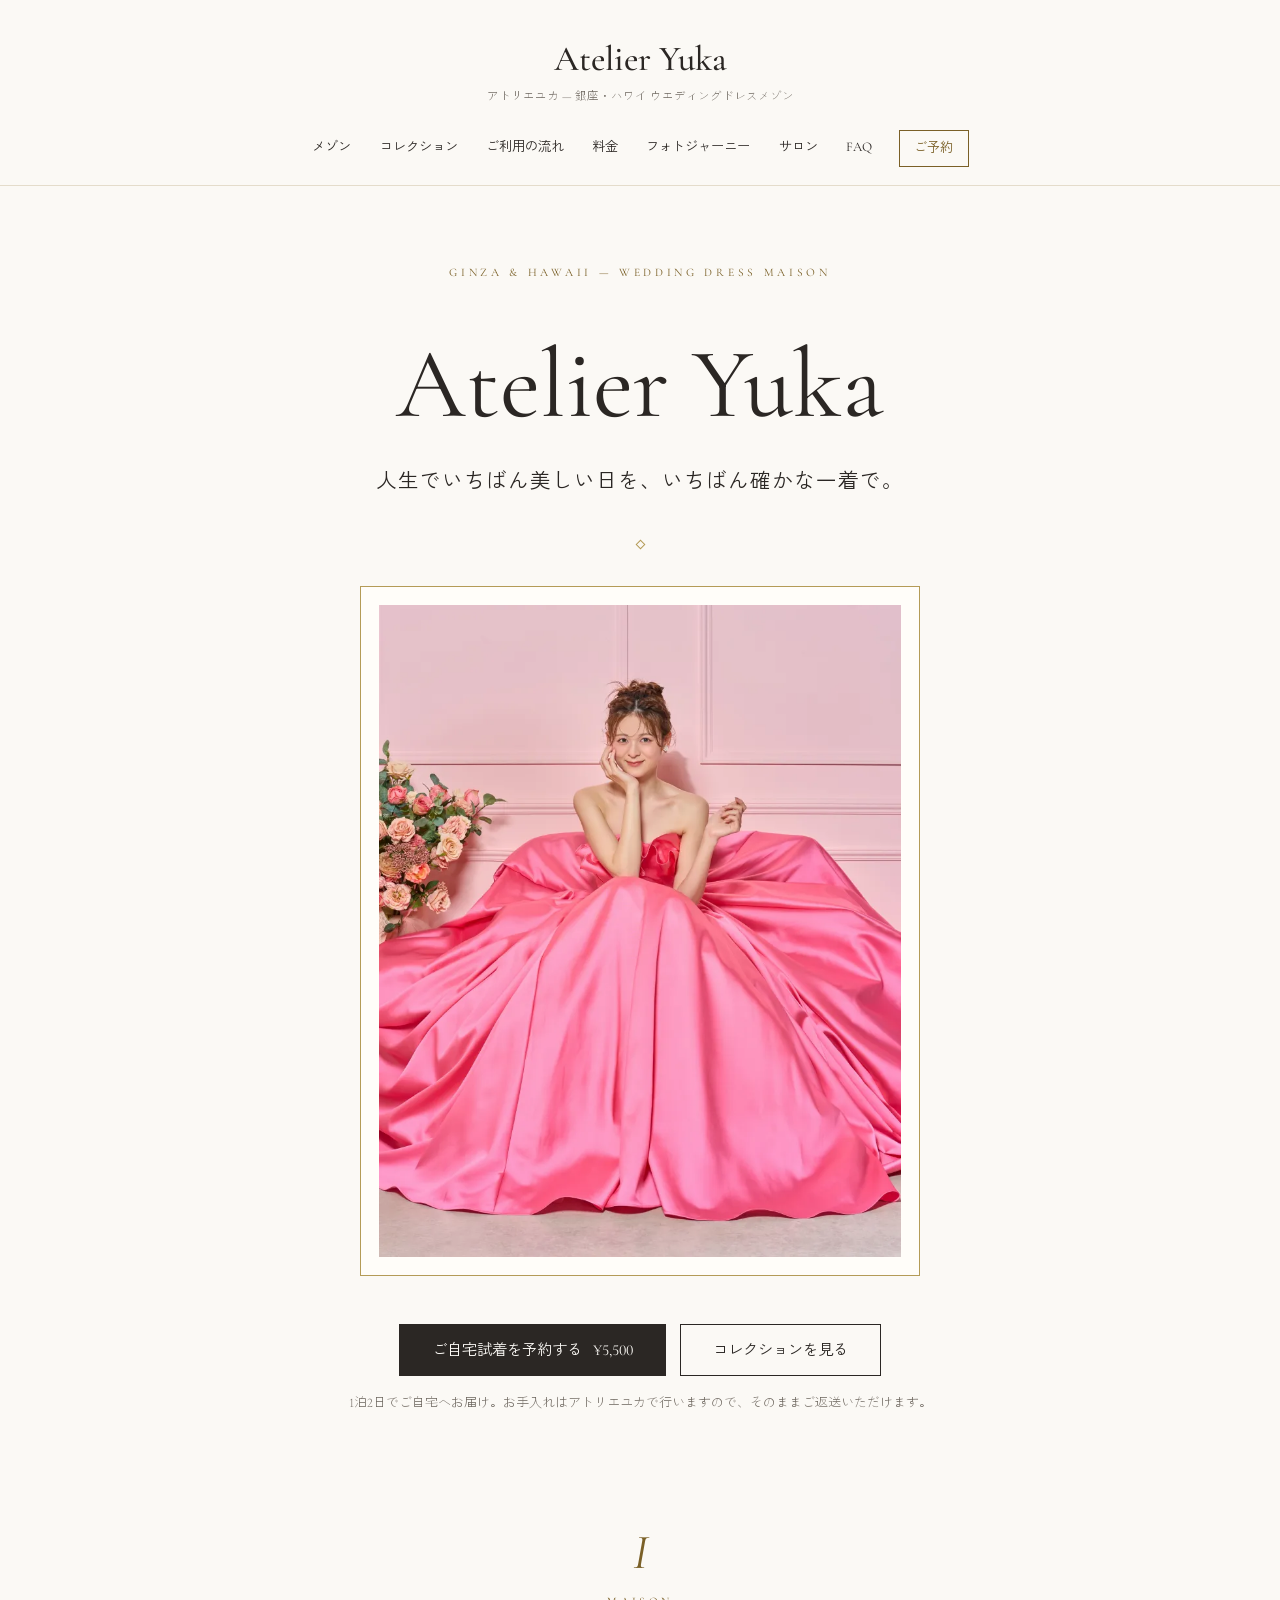
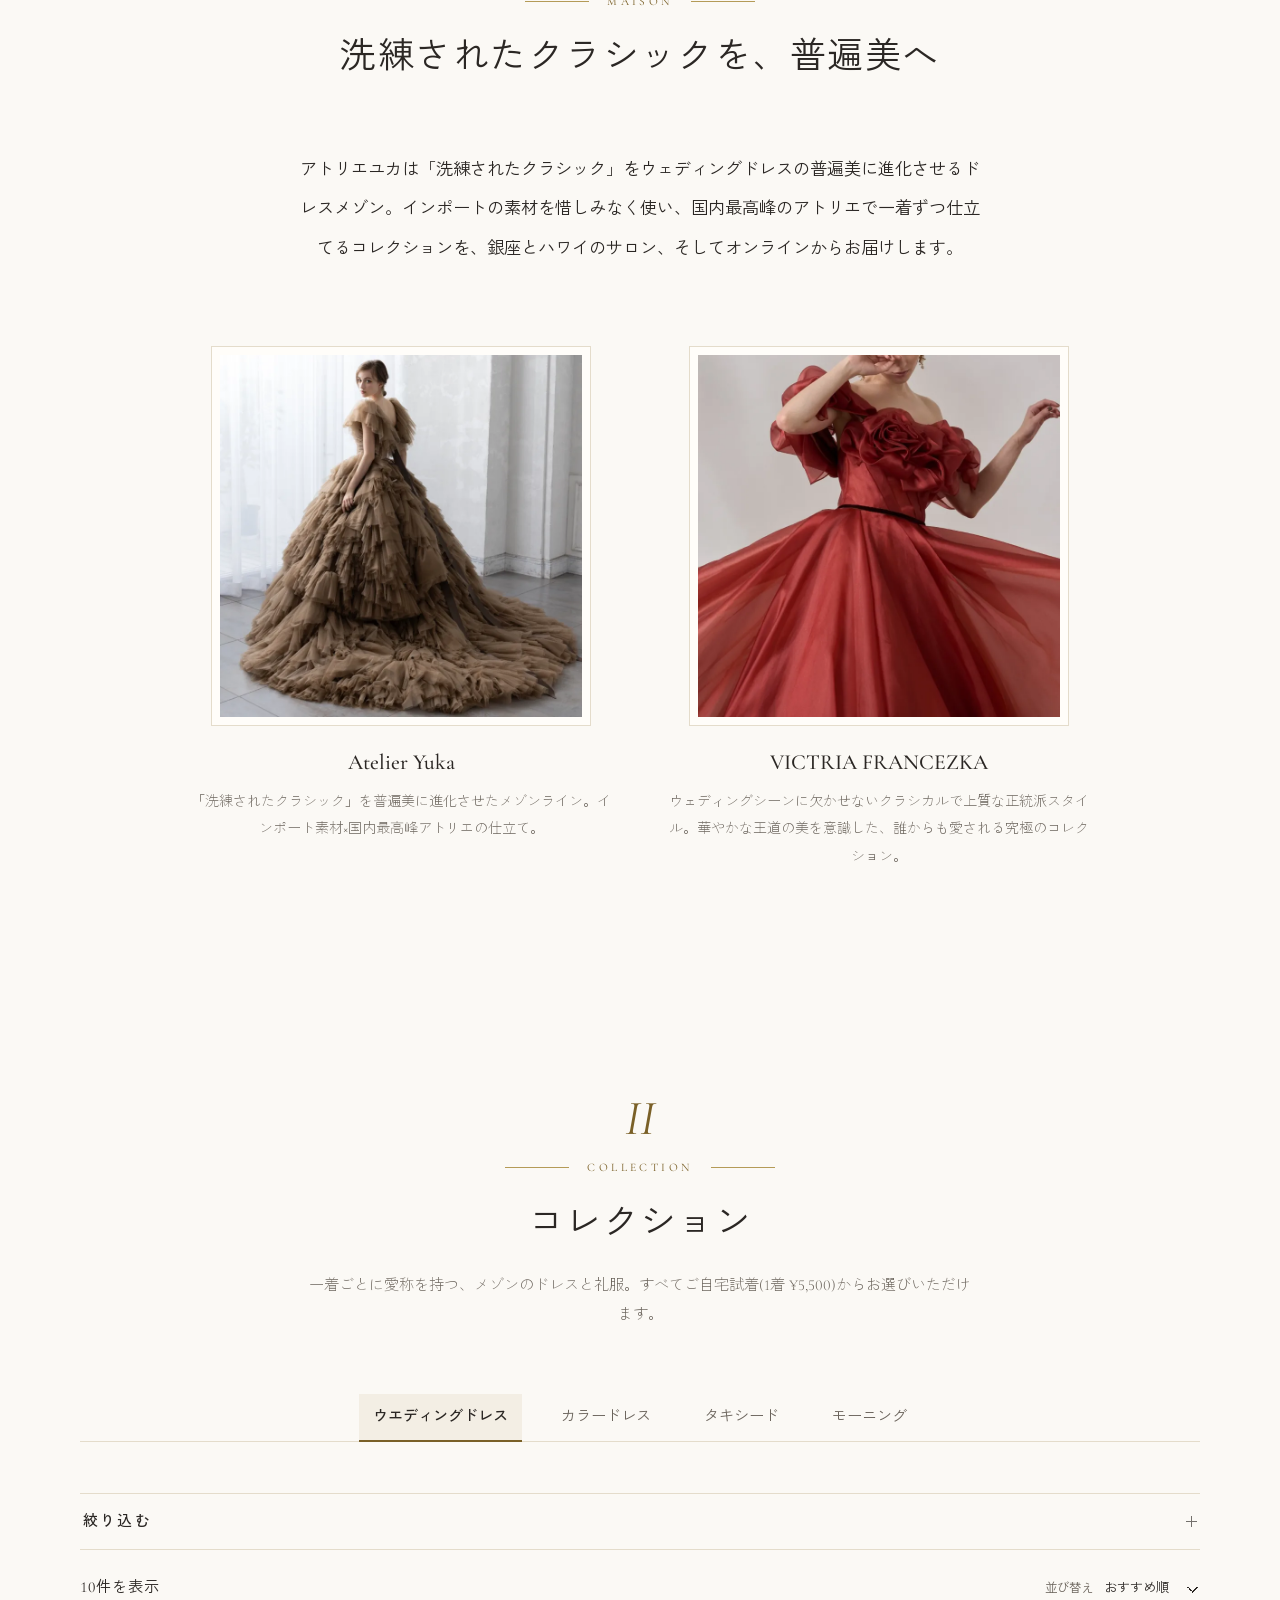
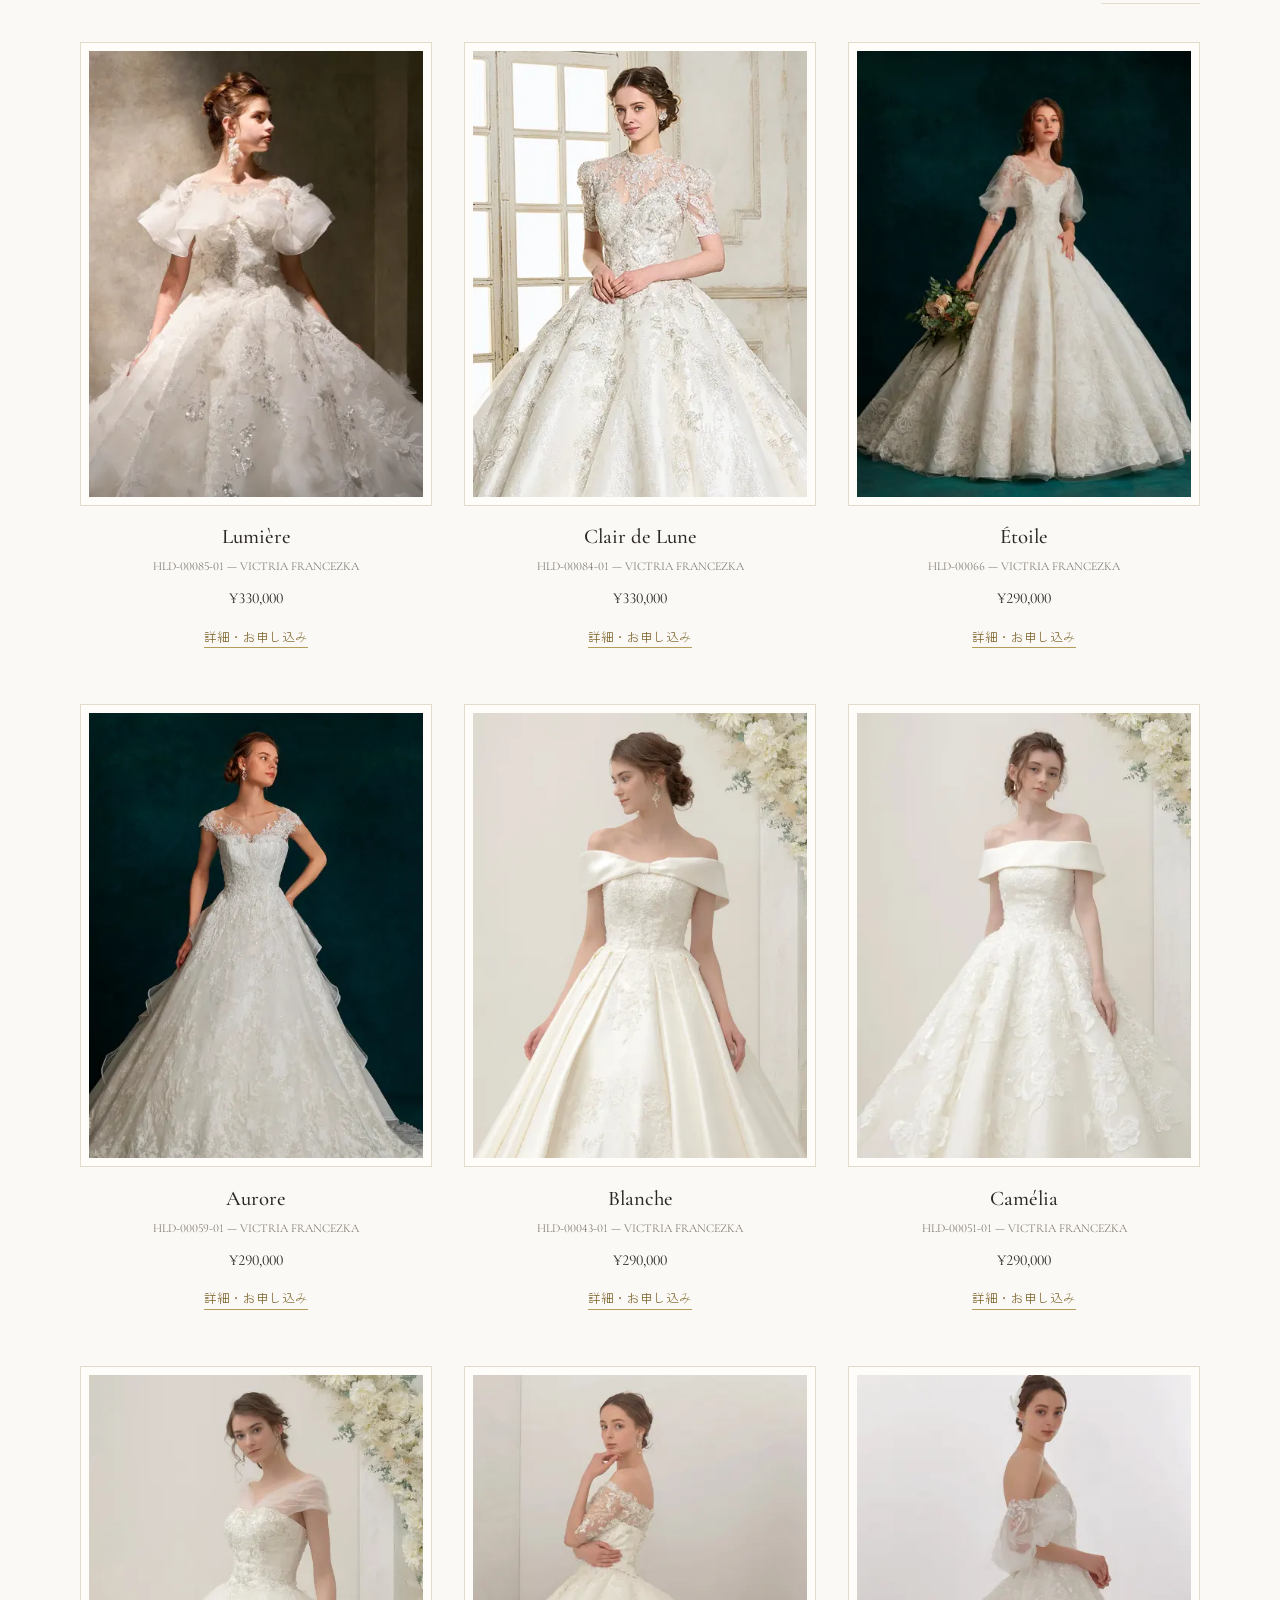
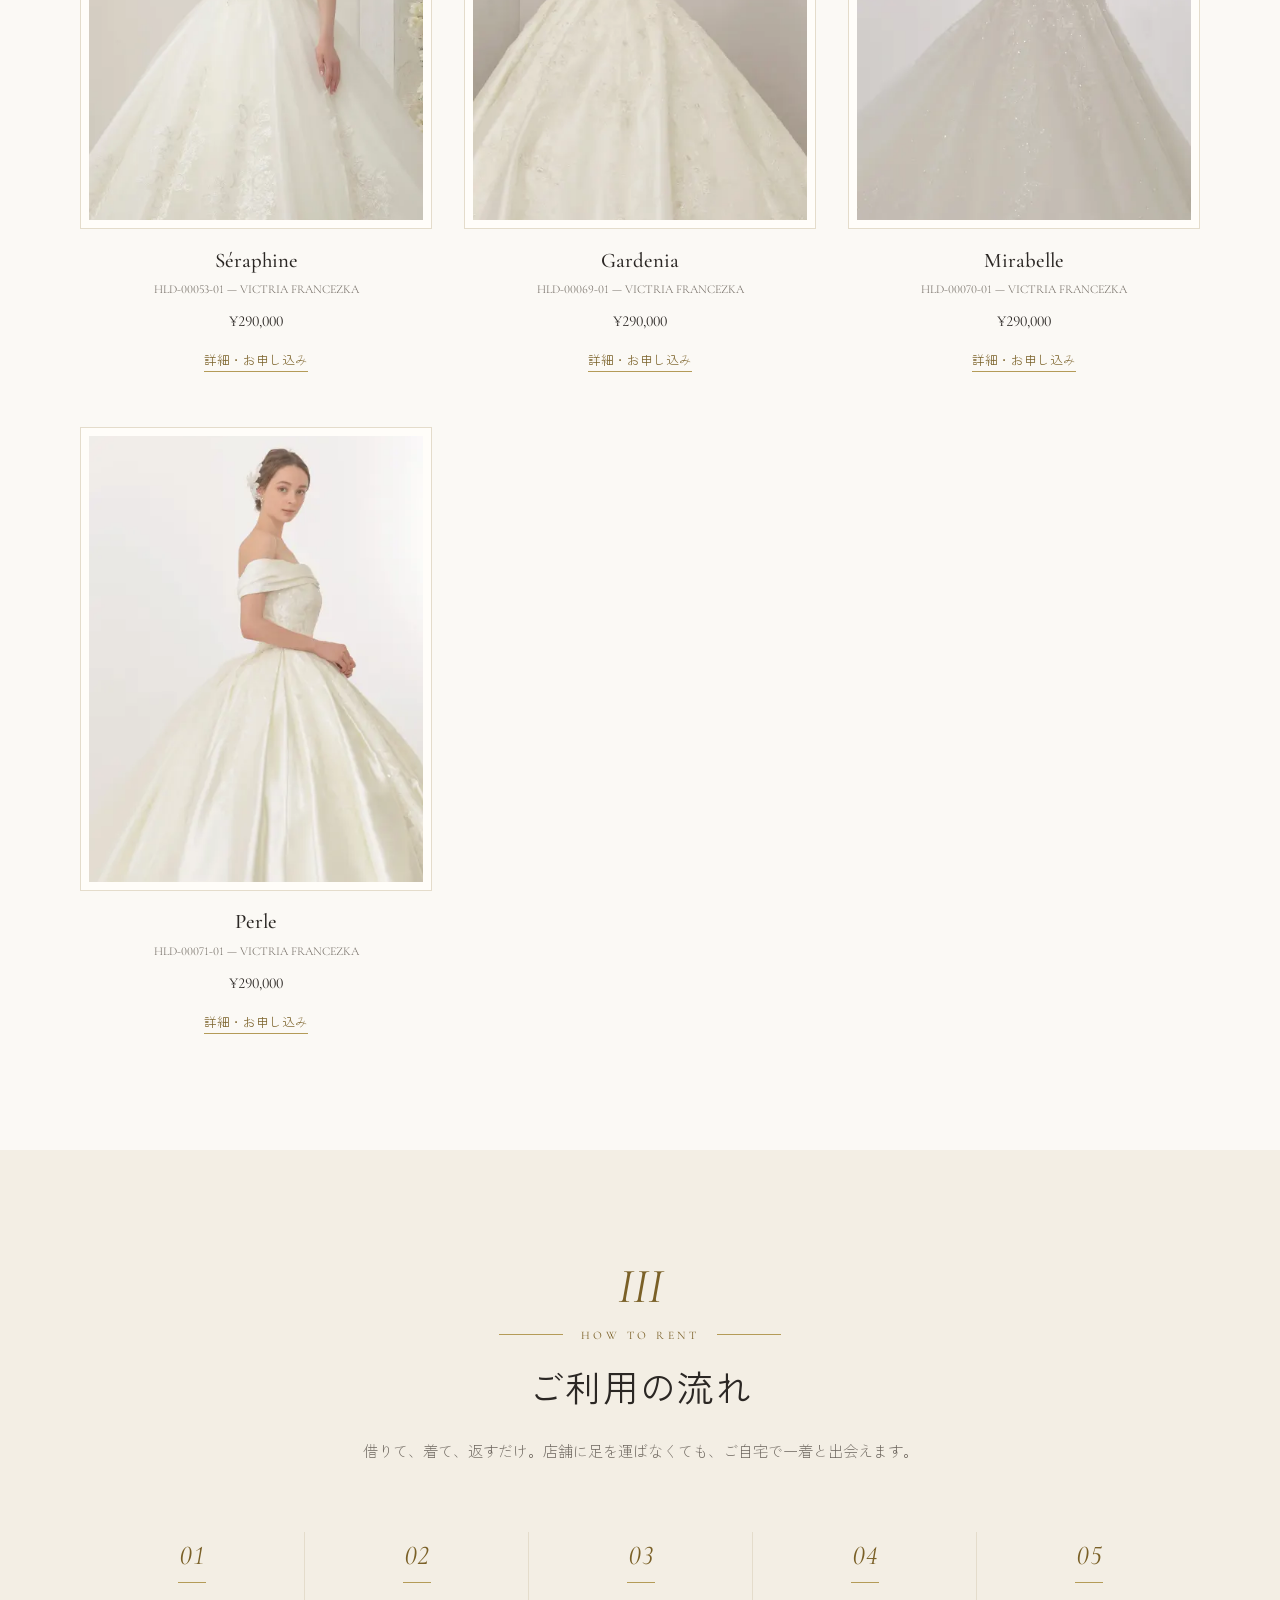
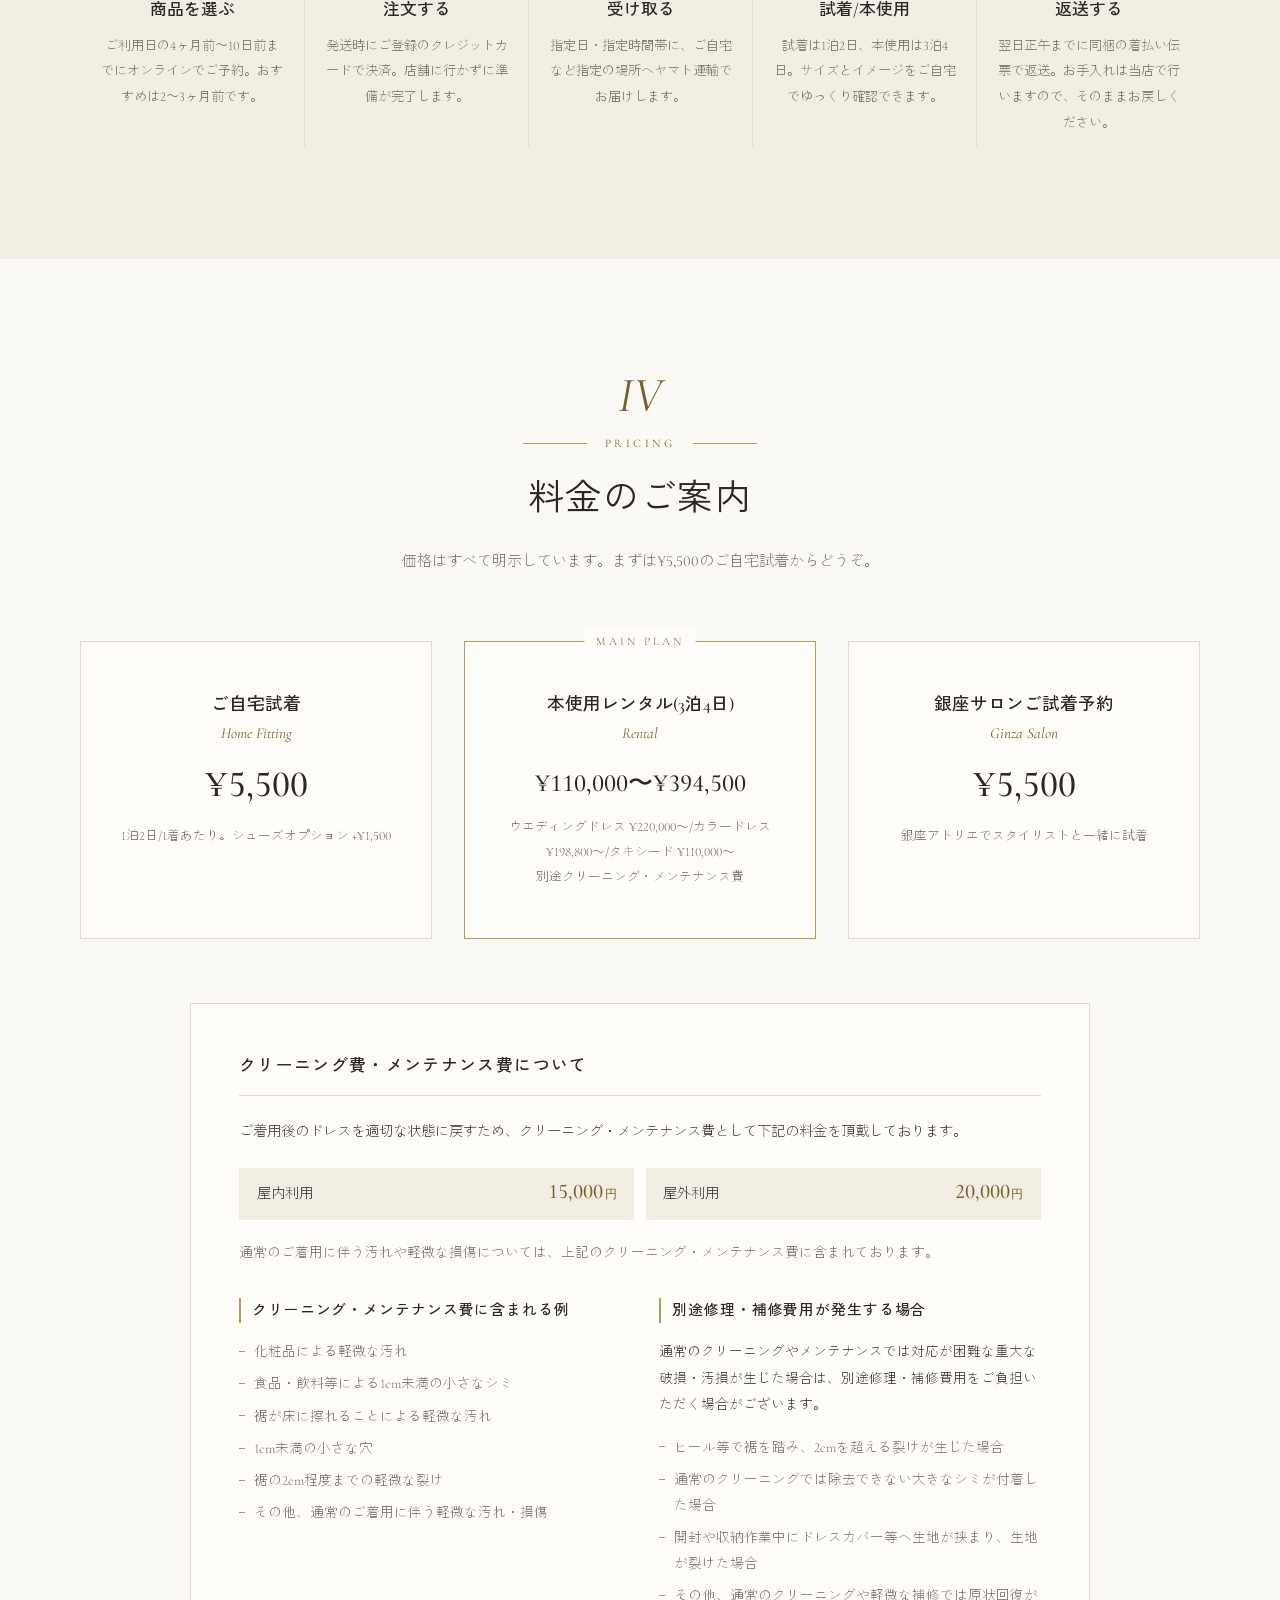
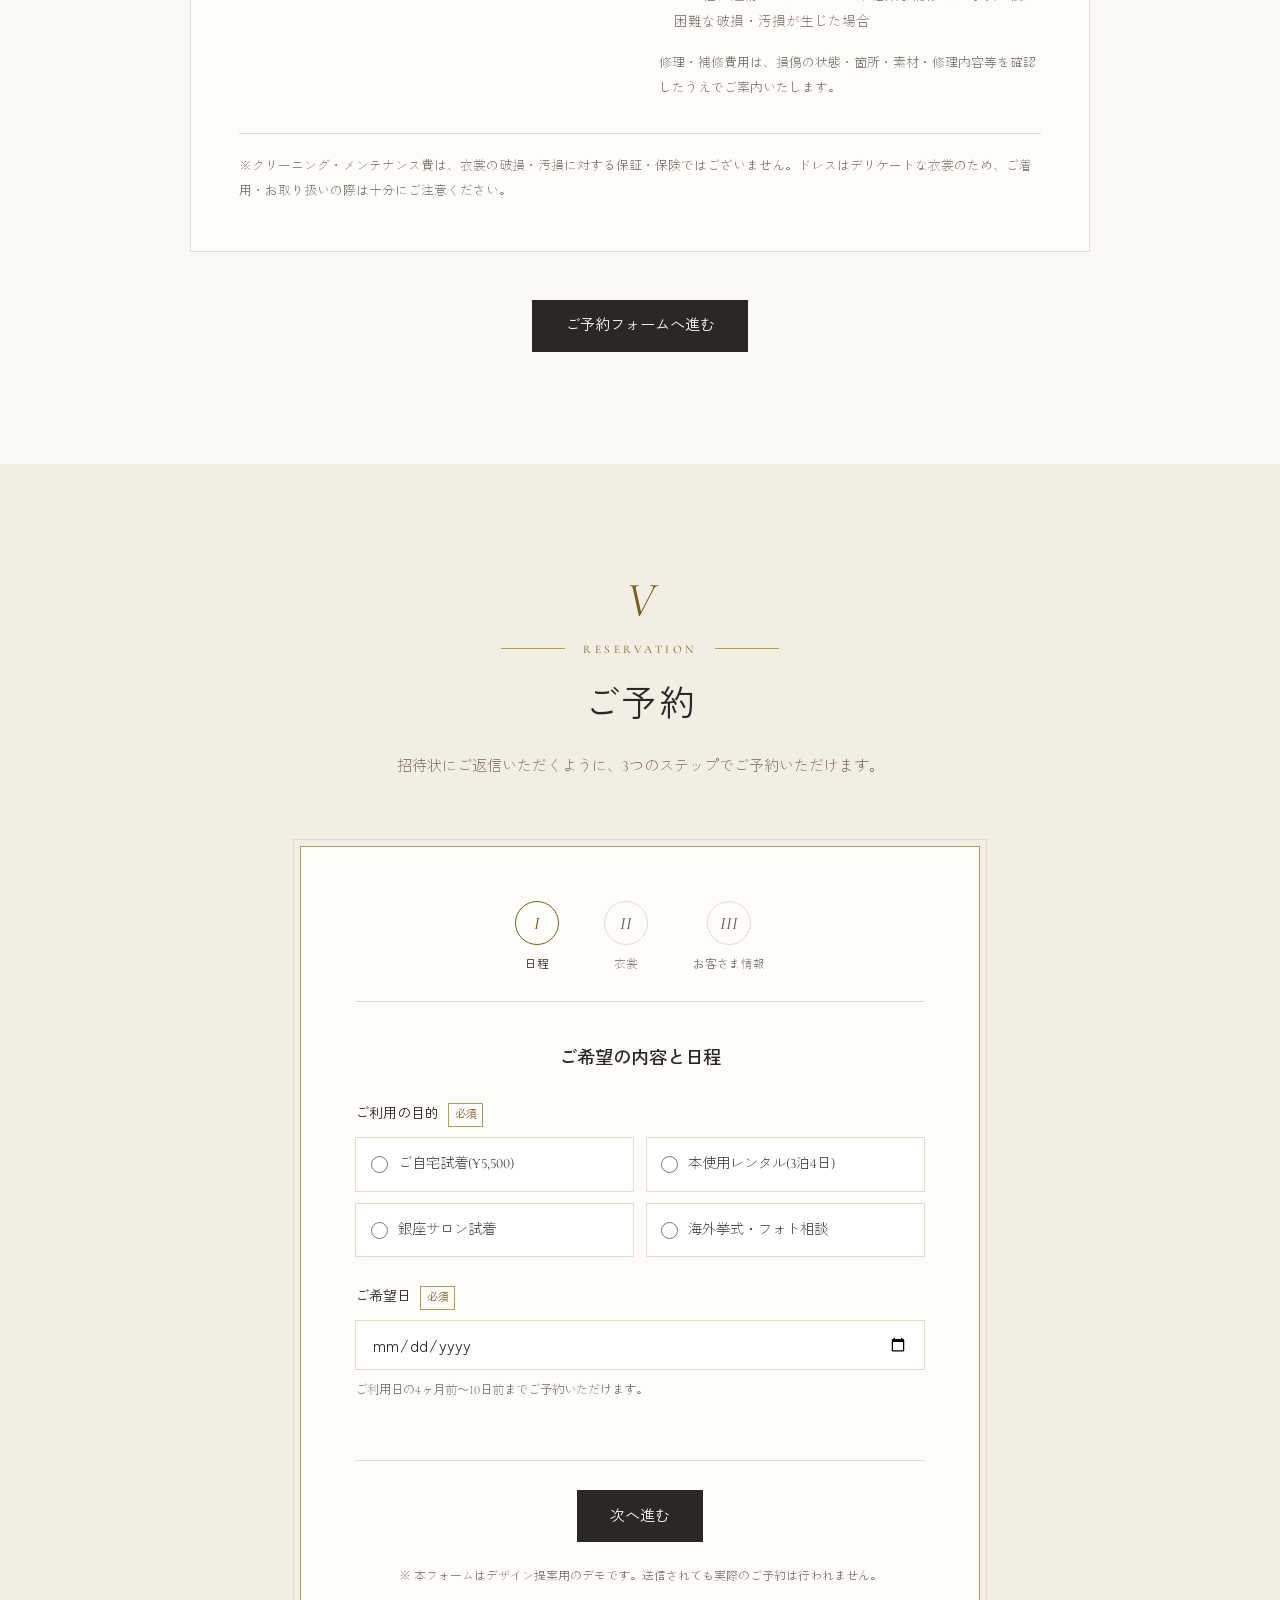
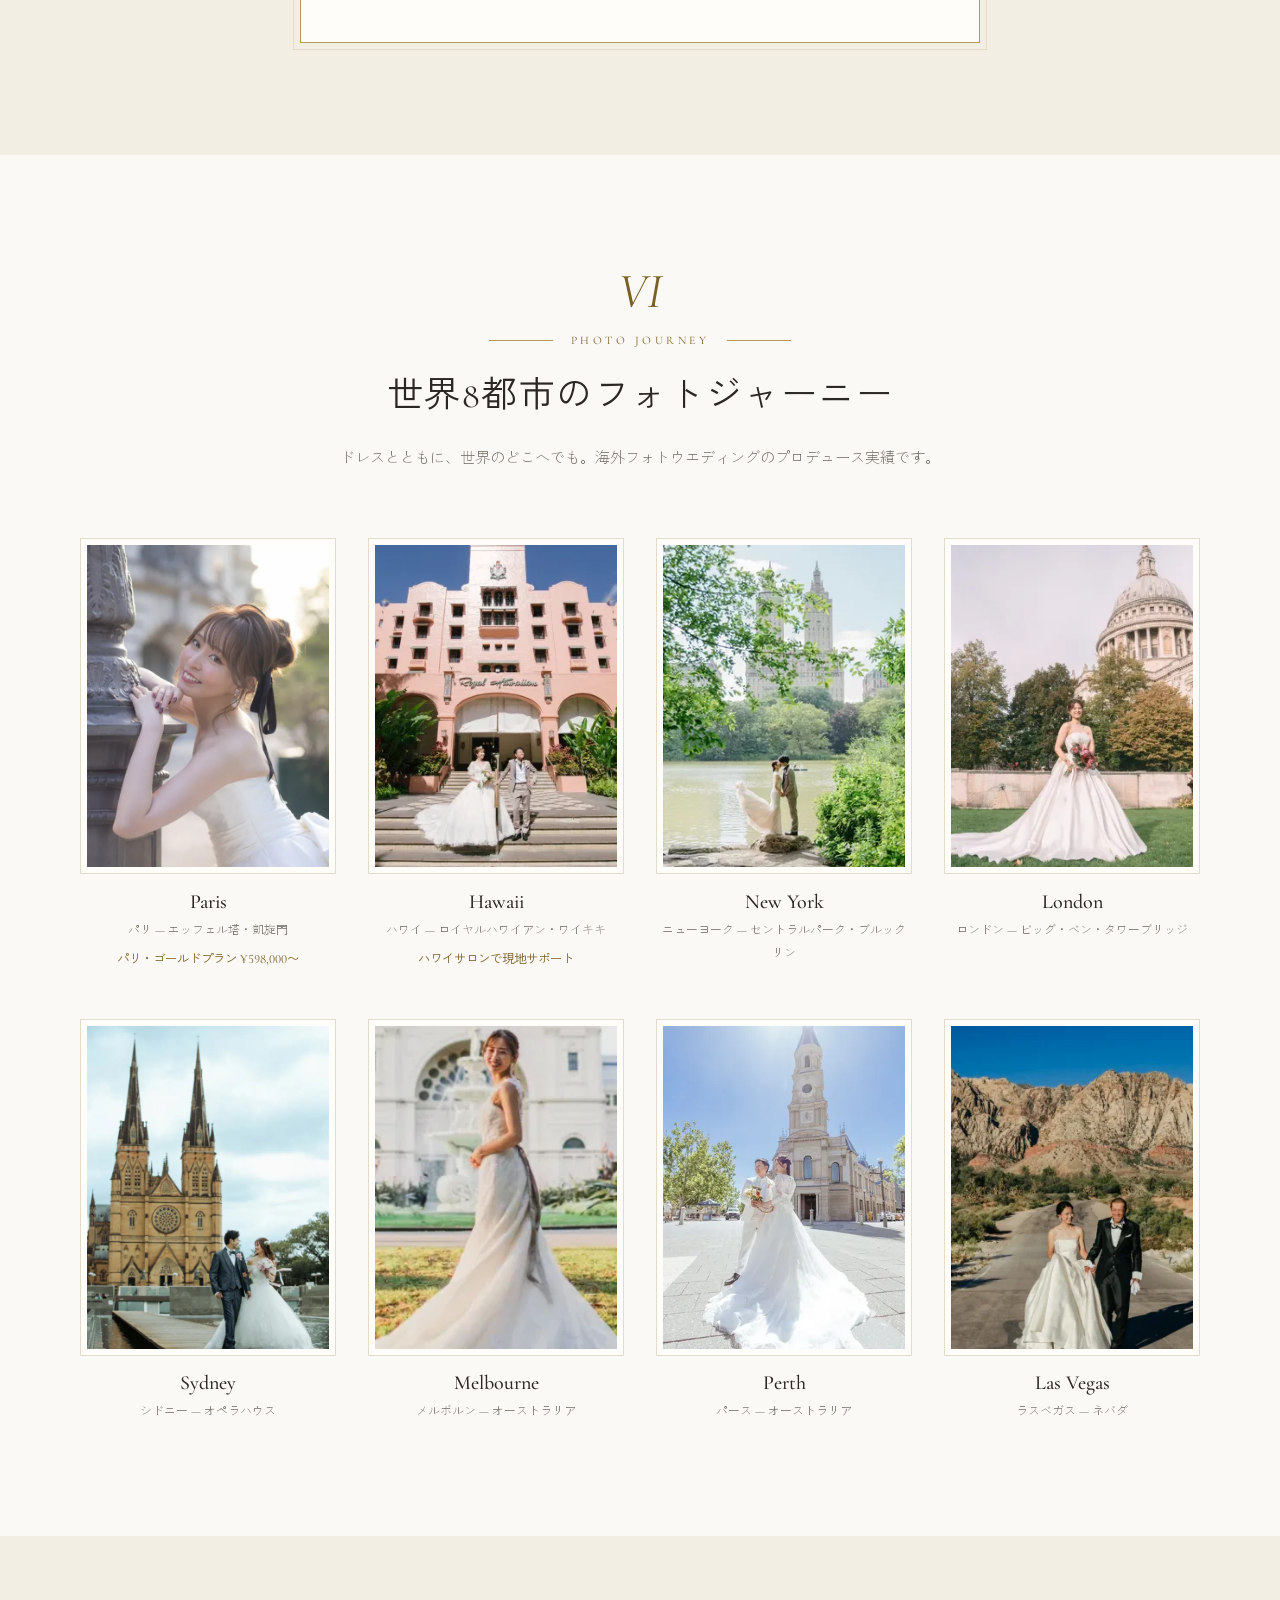
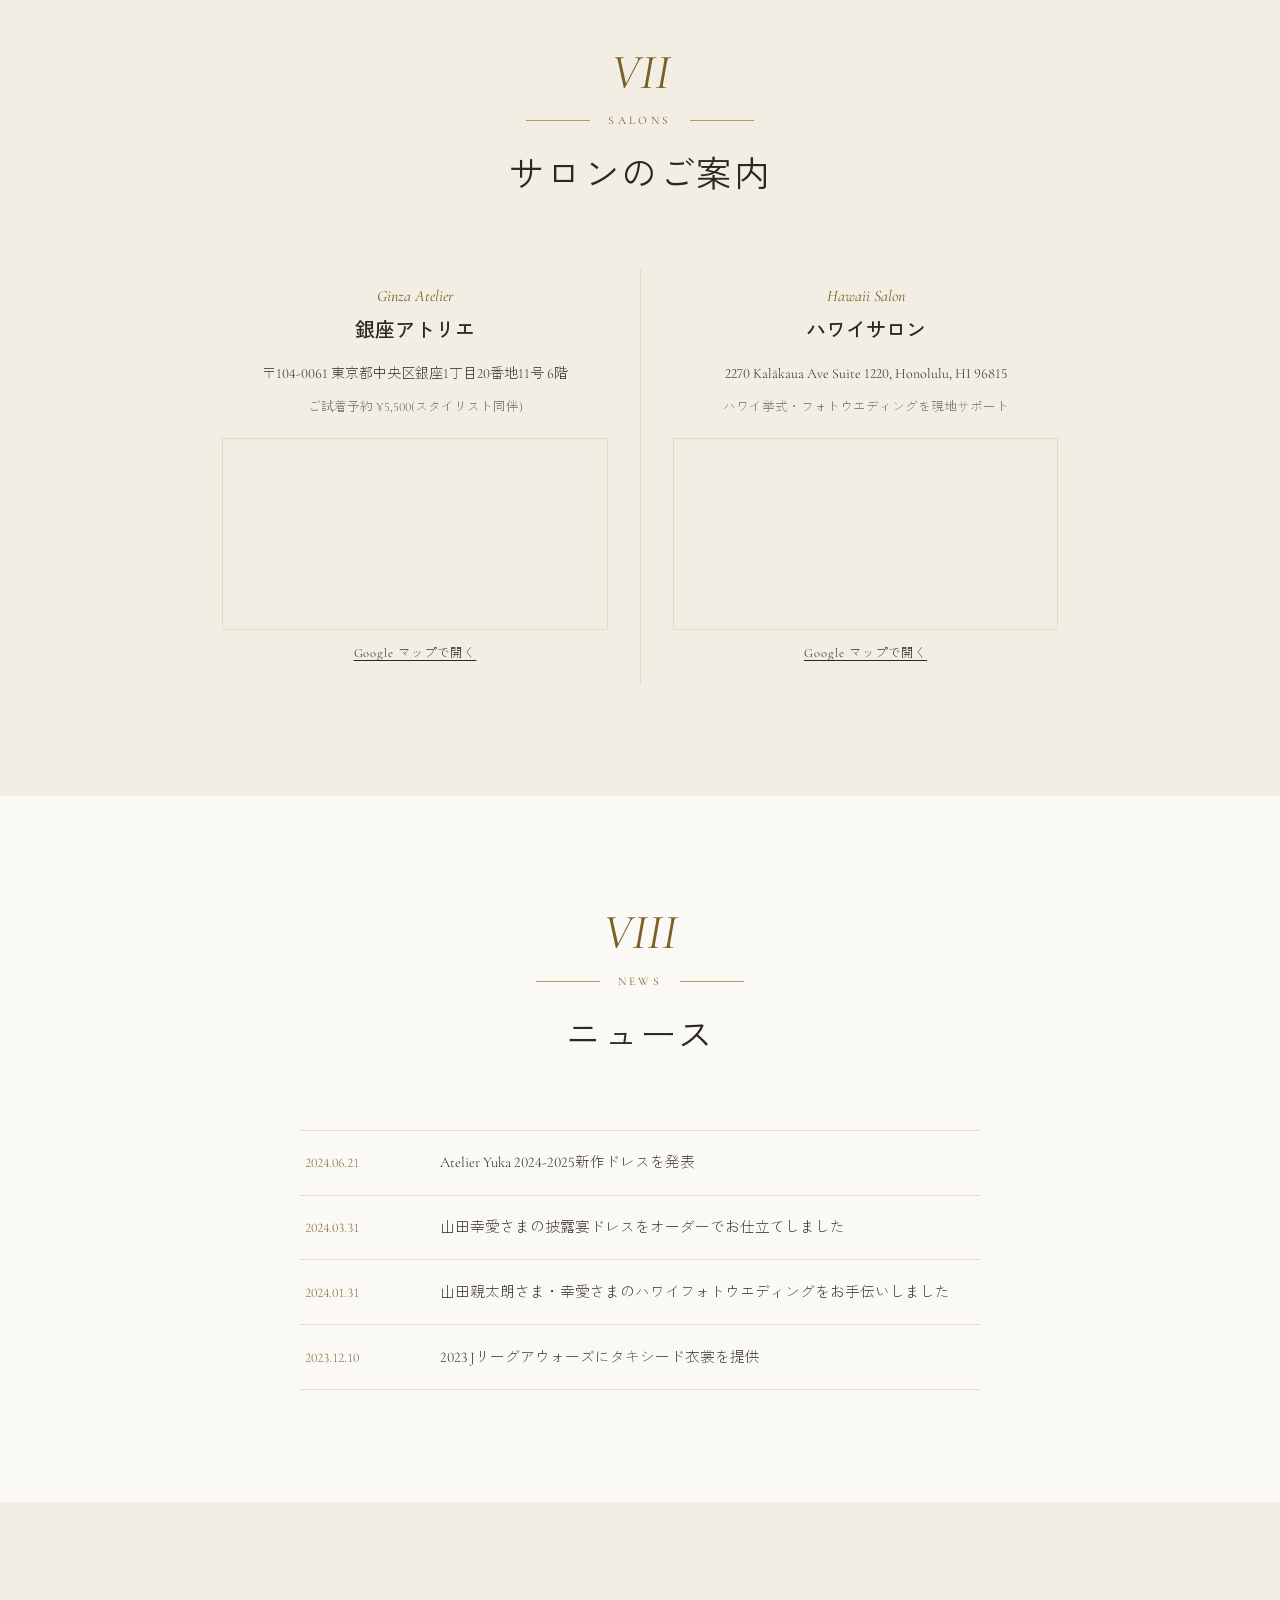
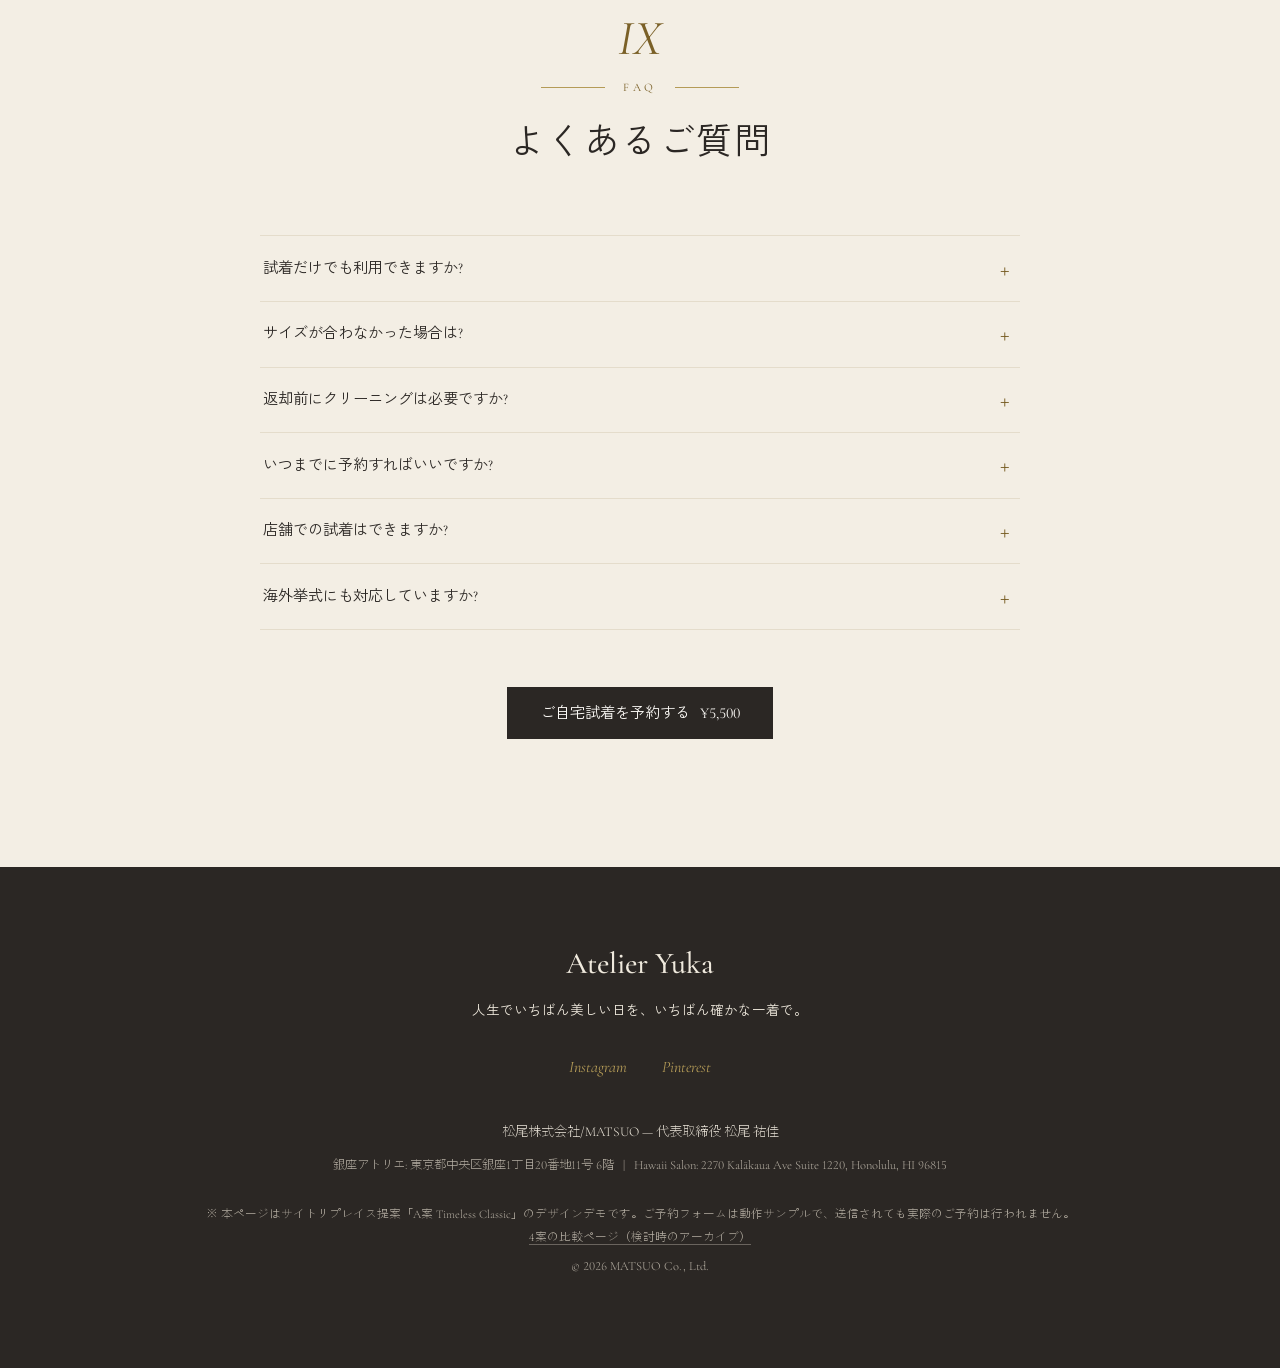
==== commit 63b53757: "feat: トップのヒーロー写真をピンクのカラードレスに変更 いただいた写真は縦位置(2:3)で、横長(PC 3:2)だった従来の額装のままでは 高さの44%しか映らず顔と裾が切れるため、額の比率と幅" ====
--- a/index.html
+++ b/index.html
@@ -27,7 +27,7 @@
 <link rel="preconnect" href="https://fonts.googleapis.com">
 <link rel="preconnect" href="https://fonts.gstatic.com" crossorigin>
 <link rel="stylesheet" href="https://fonts.googleapis.com/css2?family=Cormorant+Garamond:ital,wght@0,400;0,500;1,400&amp;family=Zen+Kaku+Gothic+New:wght@300;400;500&amp;display=swap">
-<link rel="stylesheet" href="style.css?v=9">
+<link rel="stylesheet" href="style.css?v=10">
 <link rel="stylesheet" href="style-b.css?v=7">
 <link rel="stylesheet" href="collection-filter.css?v=5">
 <link rel="stylesheet" href="assets/lightbox.css?v=5">
@@ -64,10 +64,10 @@
     <p class="hero-tagline reveal">人生でいちばん美しい日を、いちばん確かな一着で。</p>
     <div class="fleuron" aria-hidden="true"></div>
     <figure class="hero-frame reveal">
-      <img src="assets/img/hero-01.webp"
-           srcset="assets/img/hero-01-800.webp 800w, assets/img/hero-01.webp 1600w"
-           sizes="(max-width: 1080px) 88vw, 984px"
-           alt="クラシカルなソファに腰かける、ウエディングドレスの花嫁とタキシードの新郎" width="1600" height="1524" fetchpriority="high">
+      <img src="assets/img/hero-05.webp"
+           srcset="assets/img/hero-05-800.webp 800w, assets/img/hero-05.webp 1600w"
+           sizes="(max-width: 620px) 86vw, 524px"
+           alt="ピンクのサテンドレスを纏い、薔薇のブーケの傍らに座る花嫁" width="1600" height="2400" fetchpriority="high">
     </figure>
     <div class="hero-cta reveal">
       <a class="btn btn-primary" href="#reserve">ご自宅試着を予約する <span class="price">¥5,500</span></a>
--- a/style.css
+++ b/style.css
@@ -194,7 +194,8 @@
 }
 
 .hero-frame {
-  max-width: 1020px;
+  /* 縦位置のヒーロー写真を額装するため、横位置だった頃(1020px)より幅を絞っている */
+  max-width: 560px;
   margin: 0 auto;
   padding: clamp(10px, 2vw, 18px);
   border: 1px solid var(--gold);
@@ -204,6 +205,8 @@
   width: 100%;
   aspect-ratio: 4 / 5;
   object-fit: cover;
+  /* 原本は 2:3。上部の余白(壁)を落として、ドレスの裾まで見せる */
+  object-position: 50% 100%;
 }
 
 .hero-cta {
@@ -216,7 +219,6 @@
 }
 
 @media (min-width: 720px) {
-  .hero-frame img { aspect-ratio: 3 / 2; }
   .hero-cta { flex-direction: row; flex-wrap: wrap; justify-content: center; }
   .hero-note { width: 100%; text-align: center; }
 }
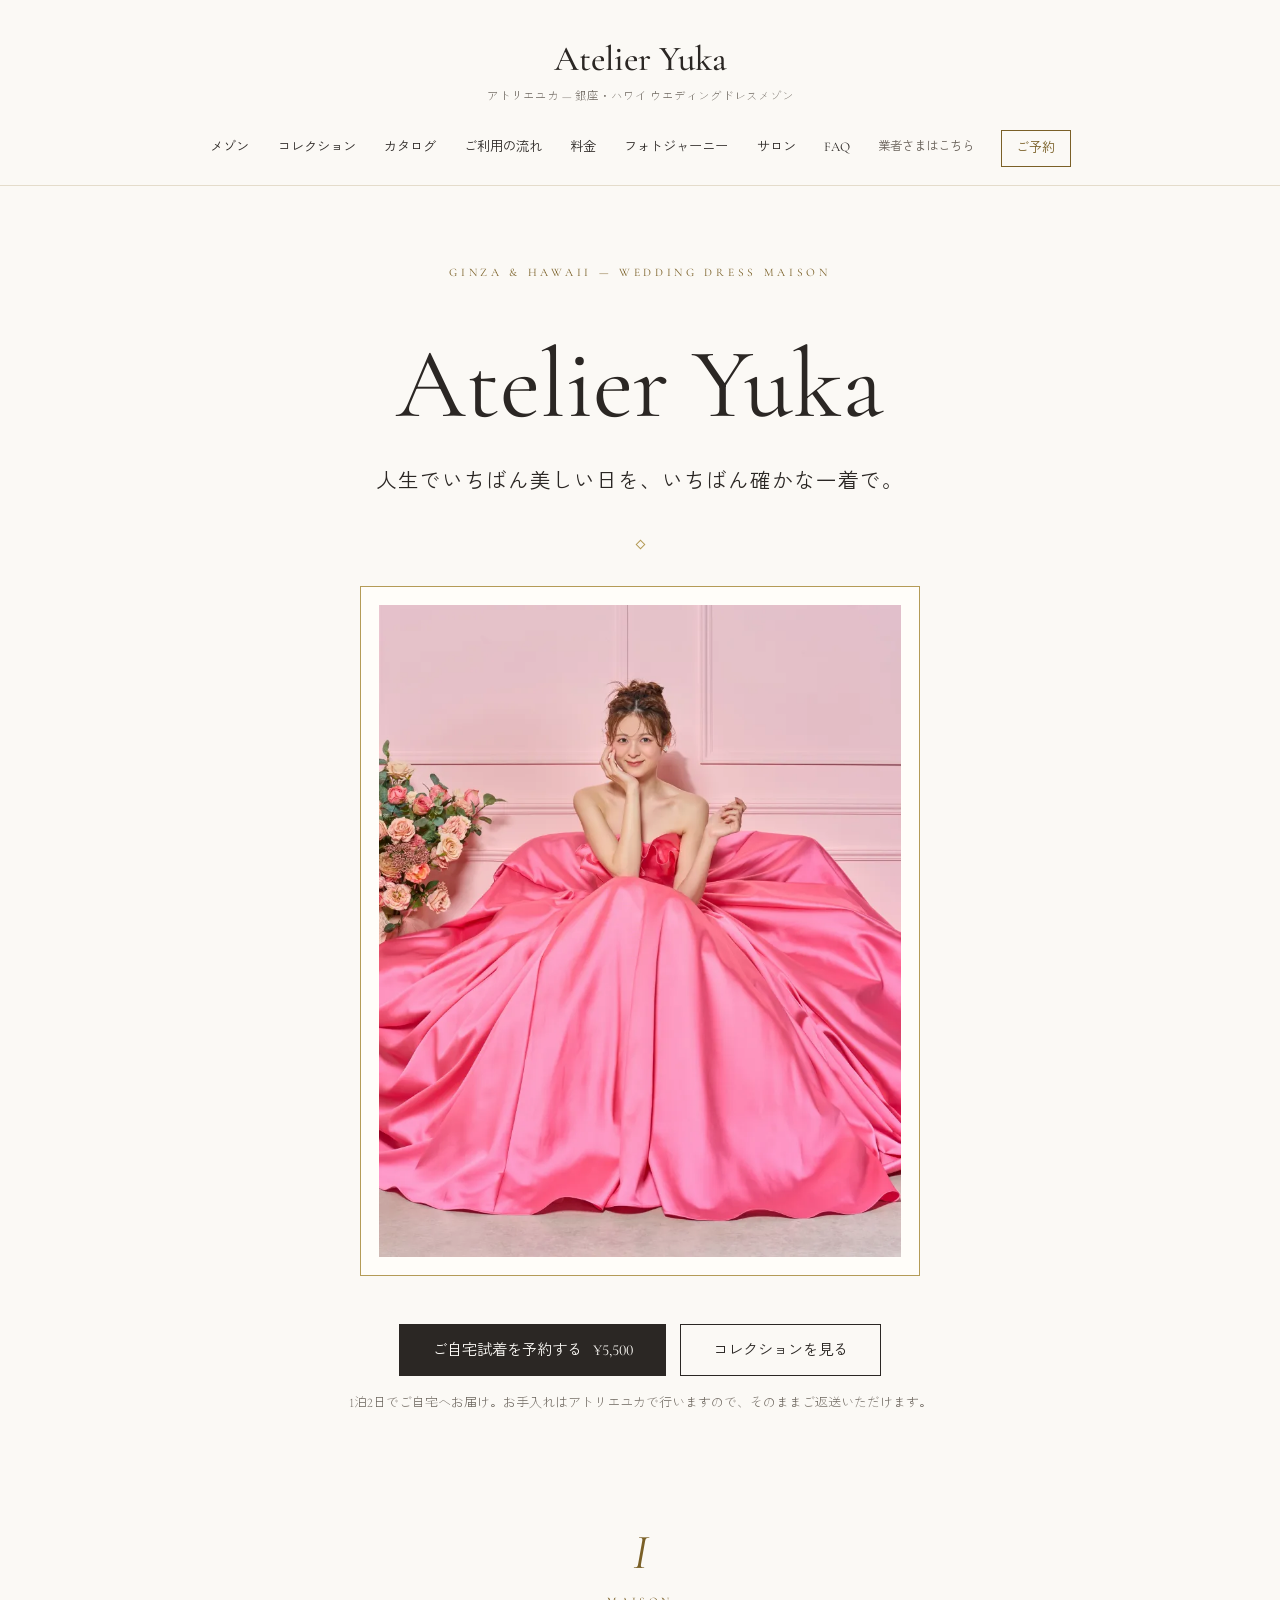
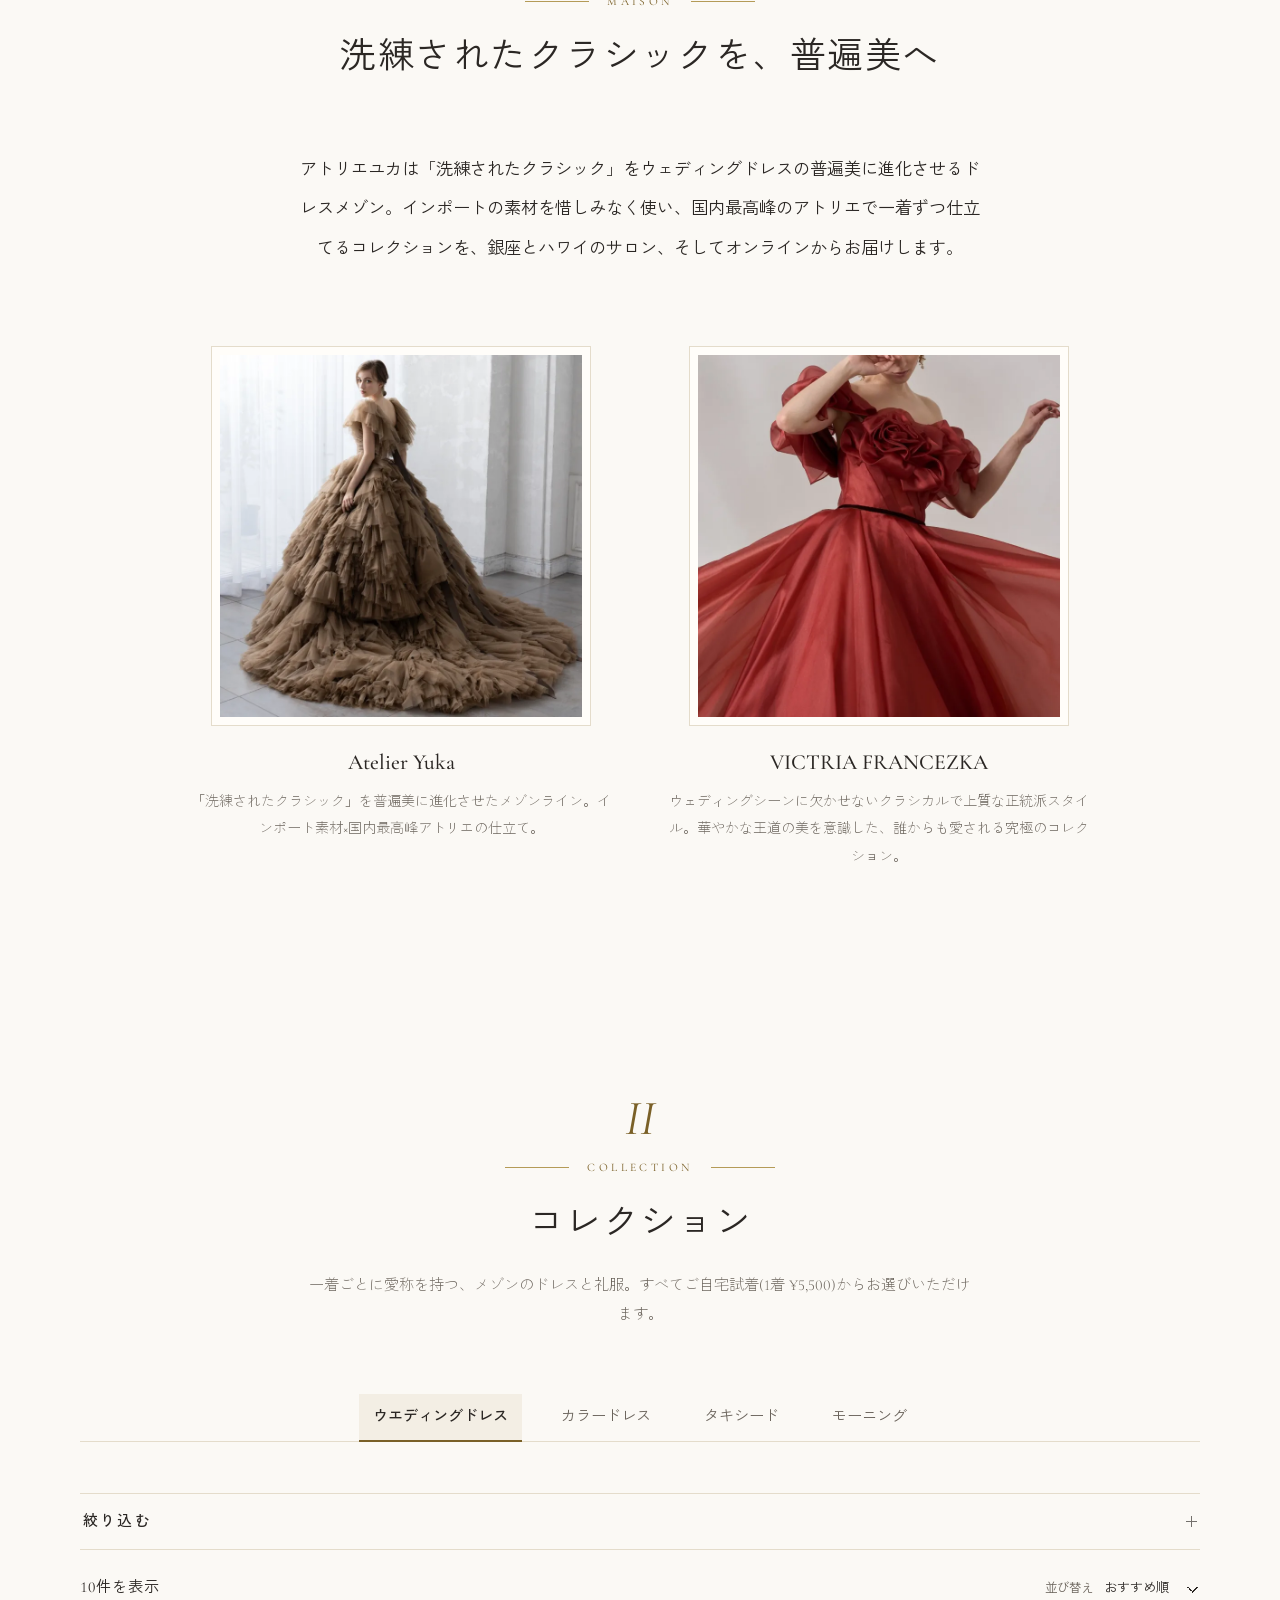
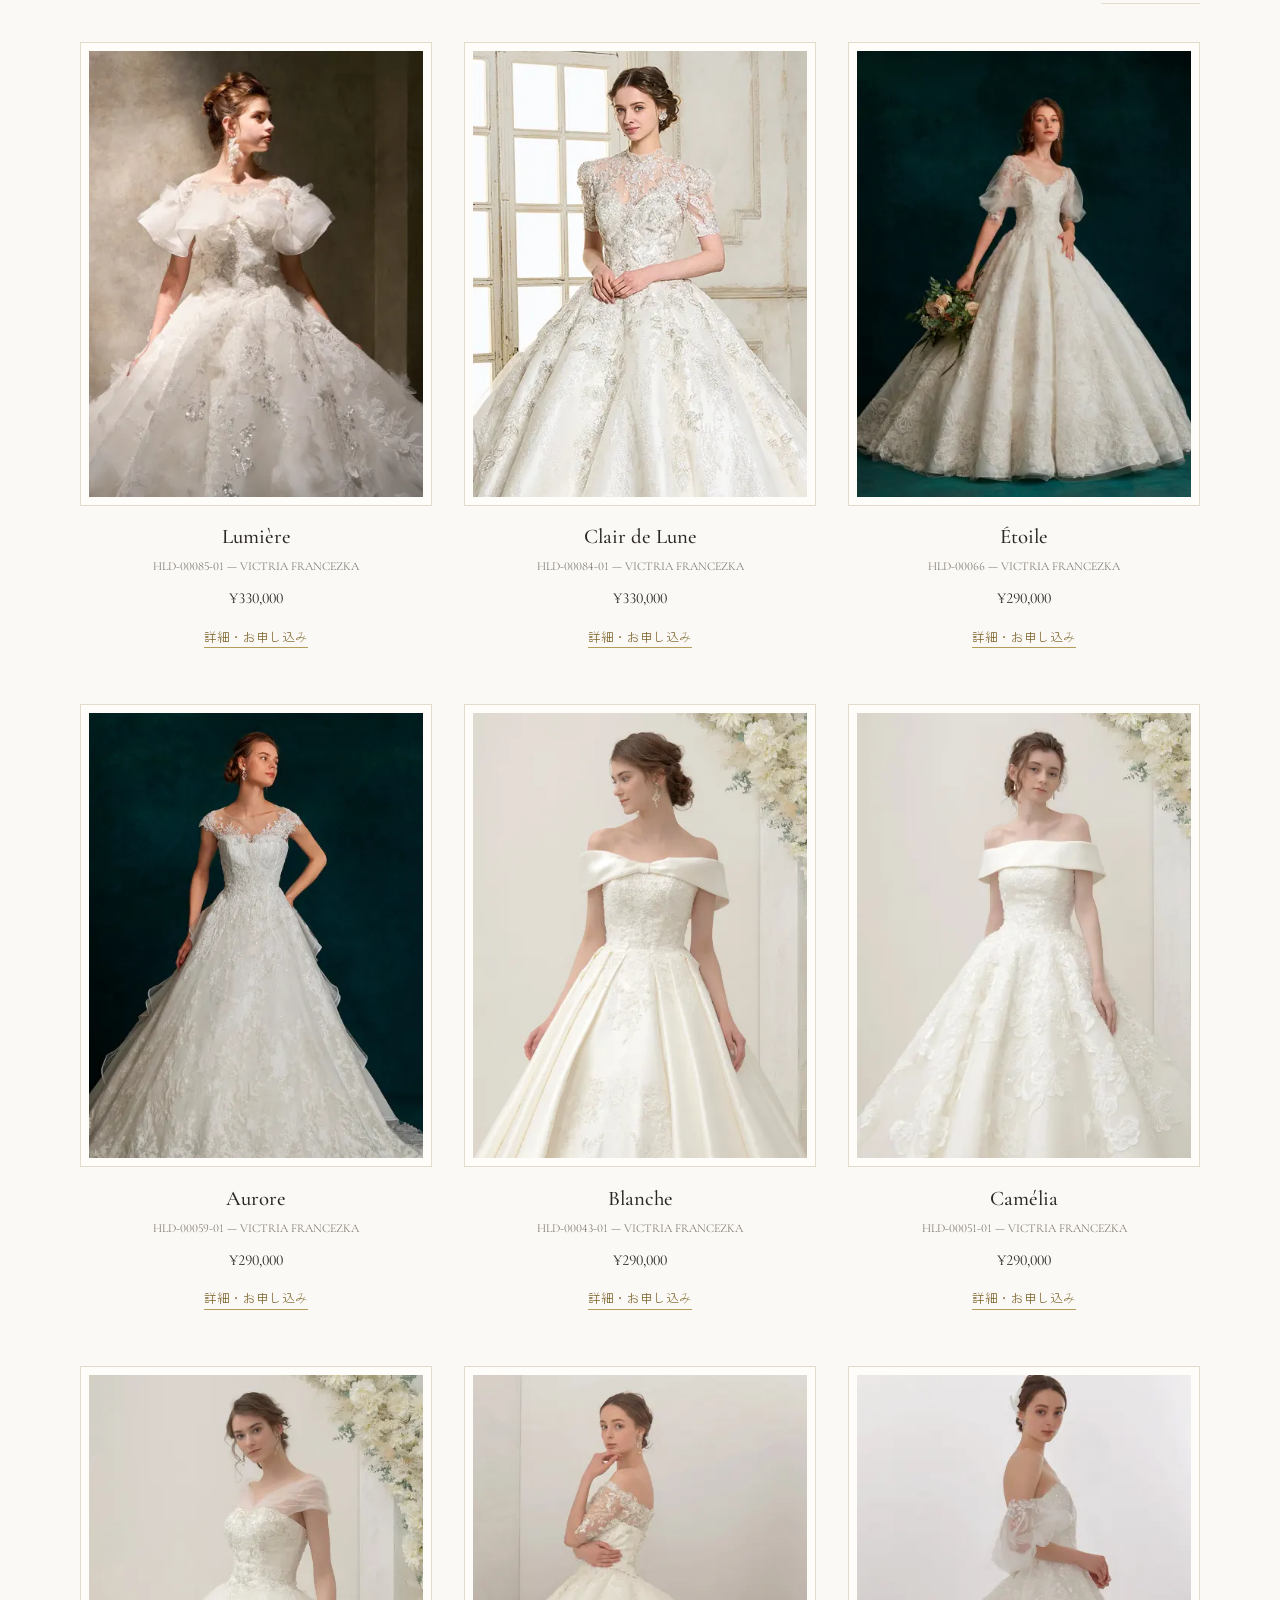
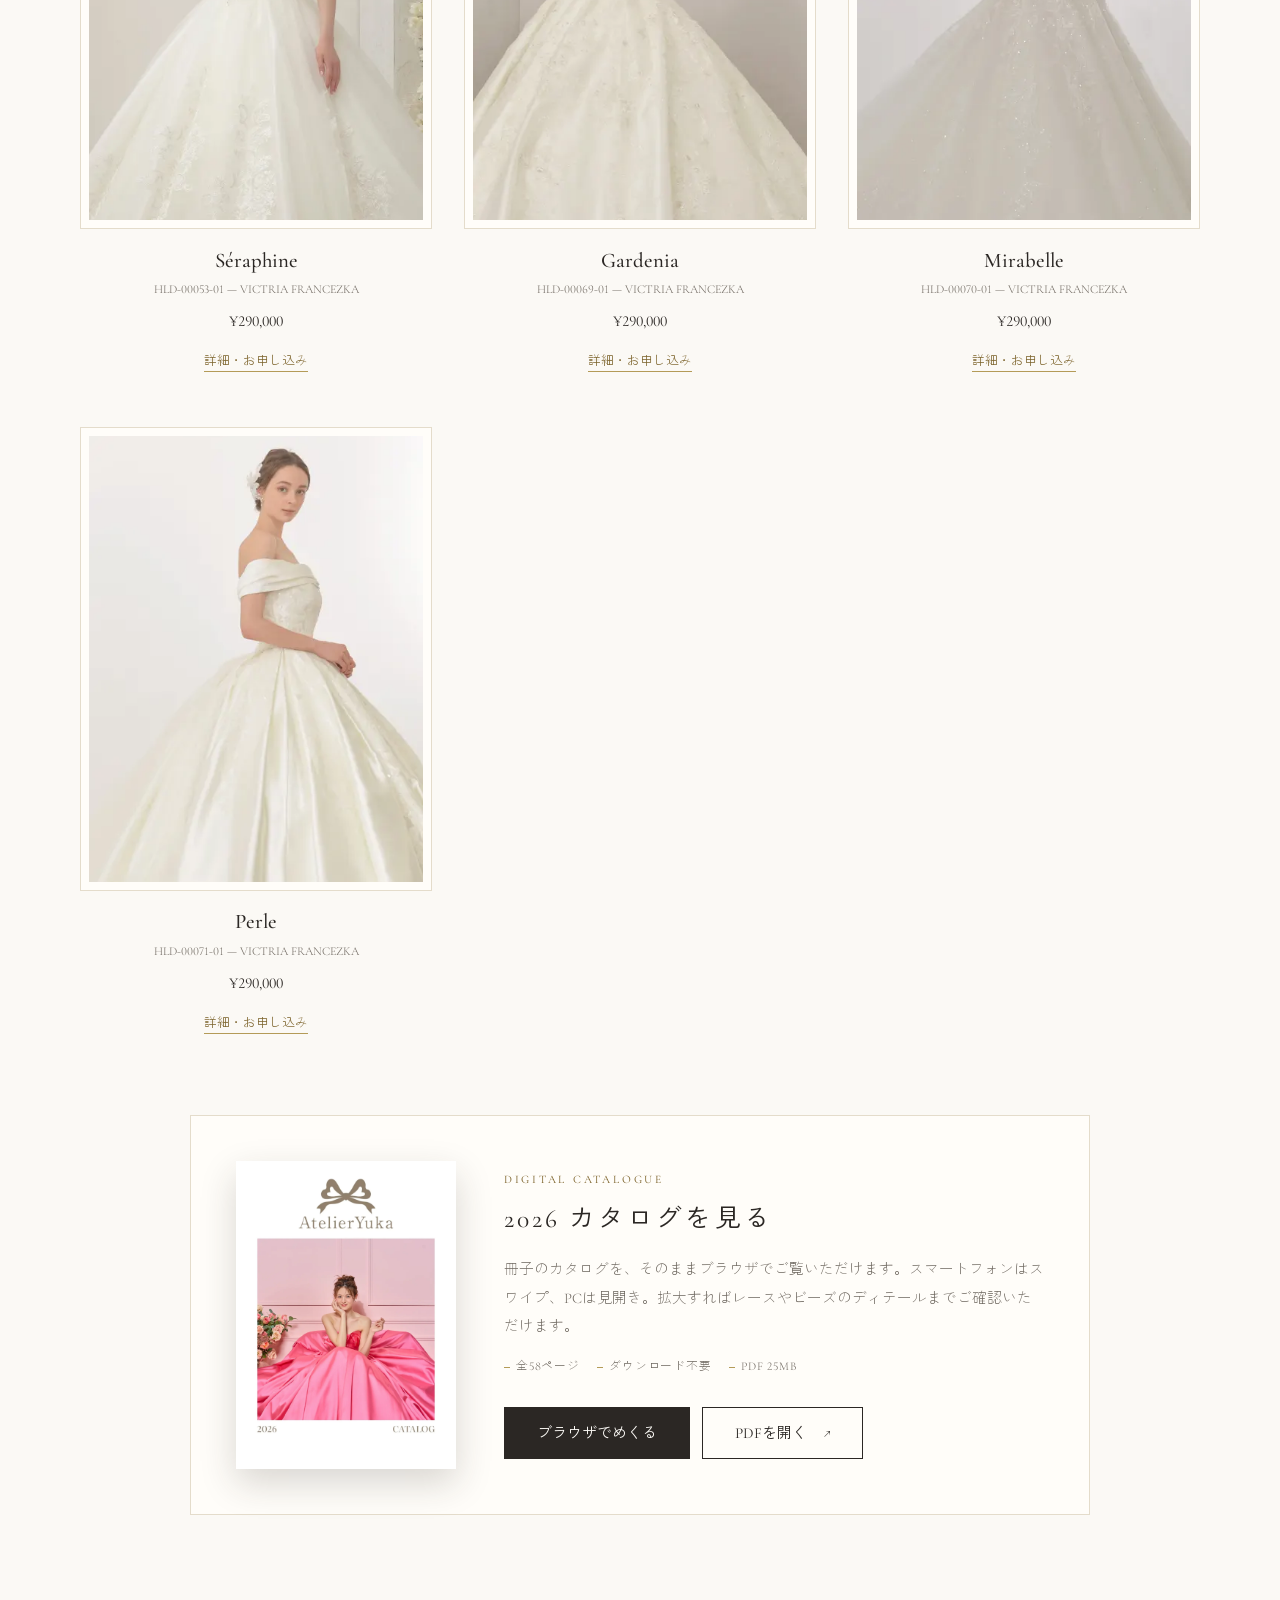
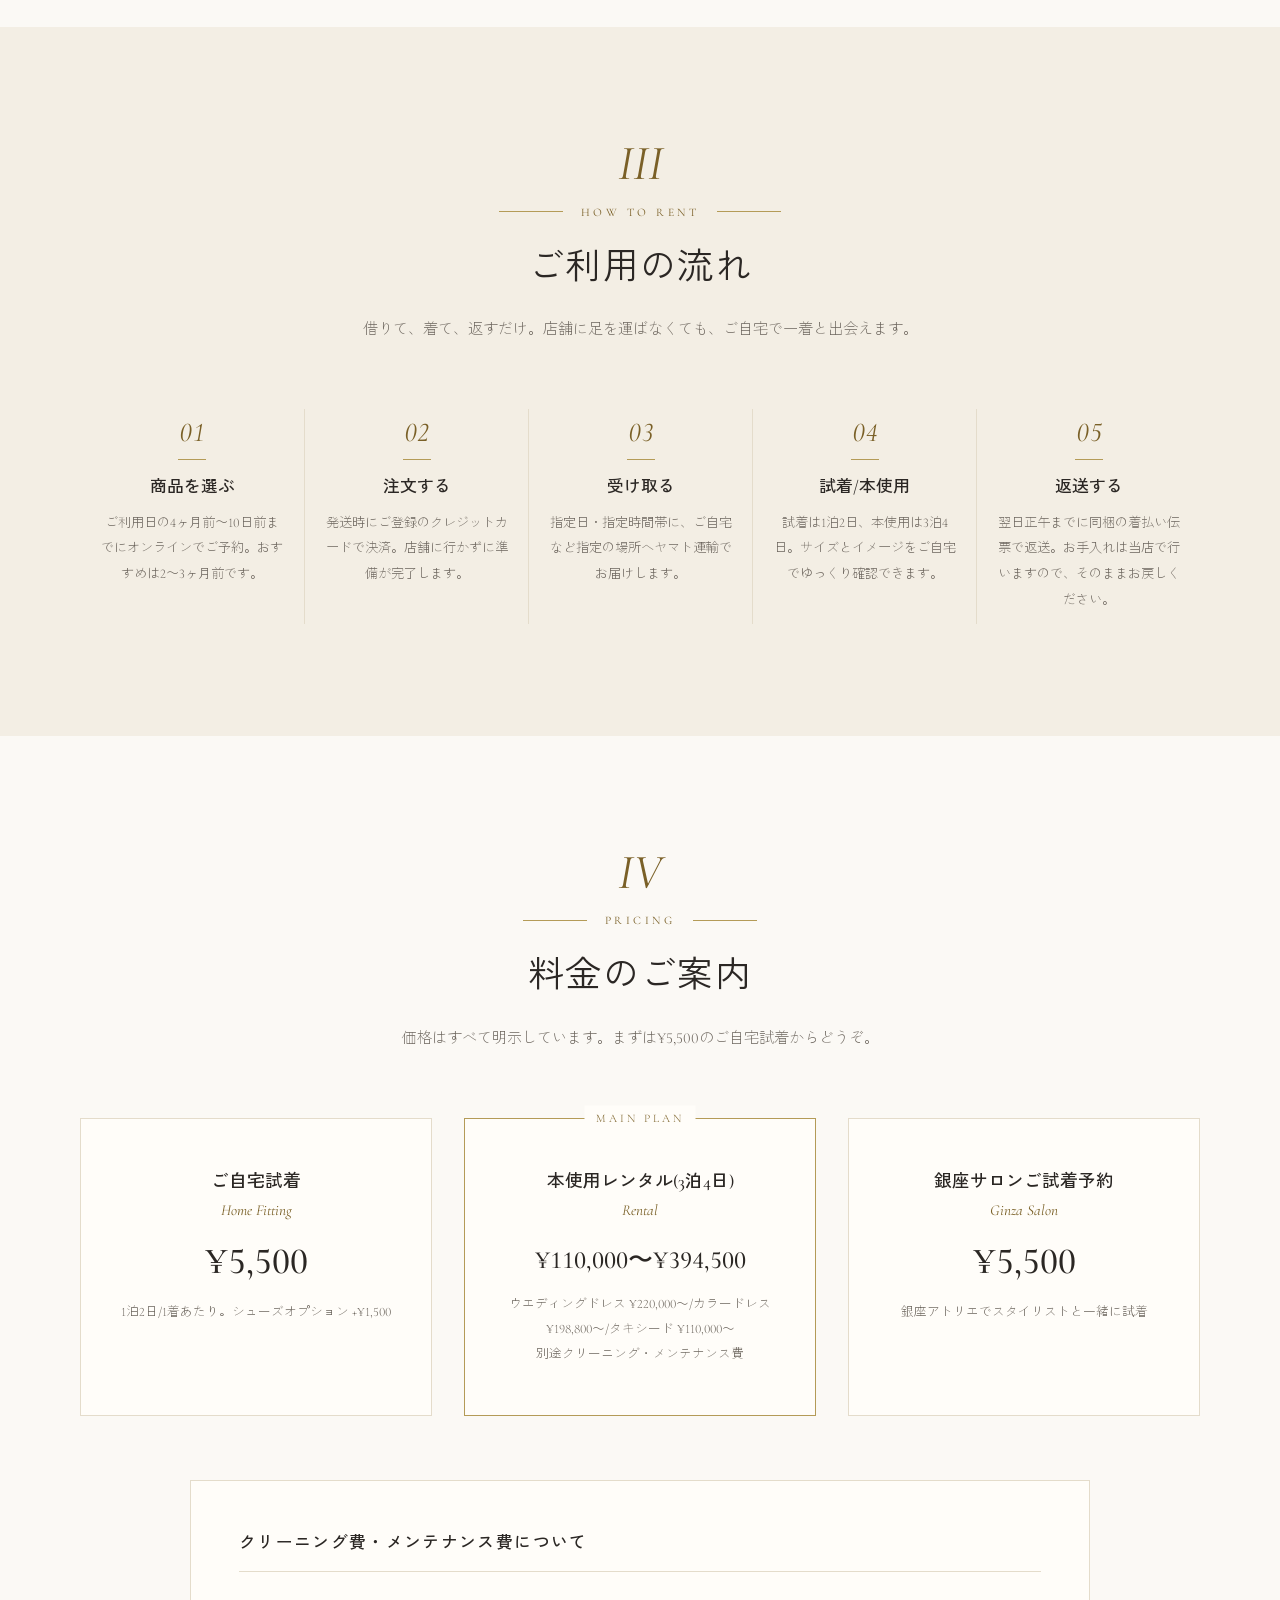
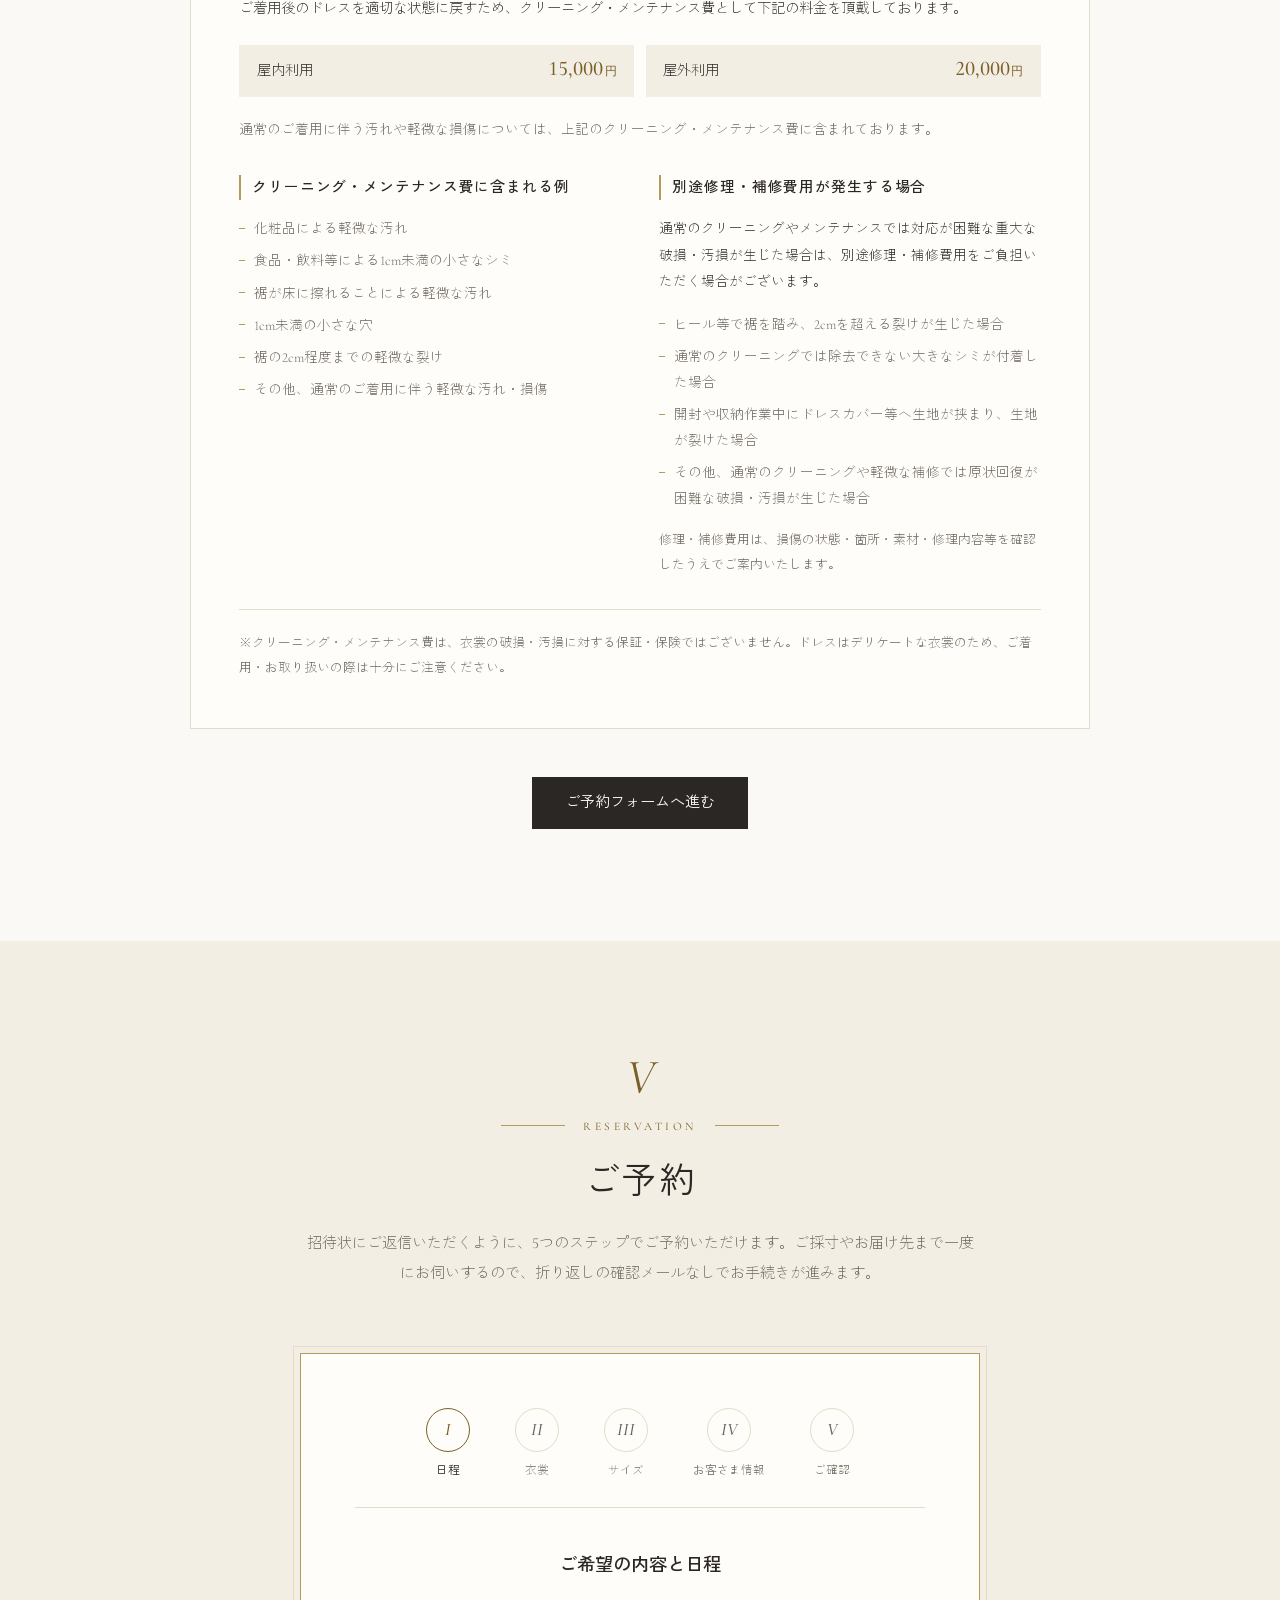
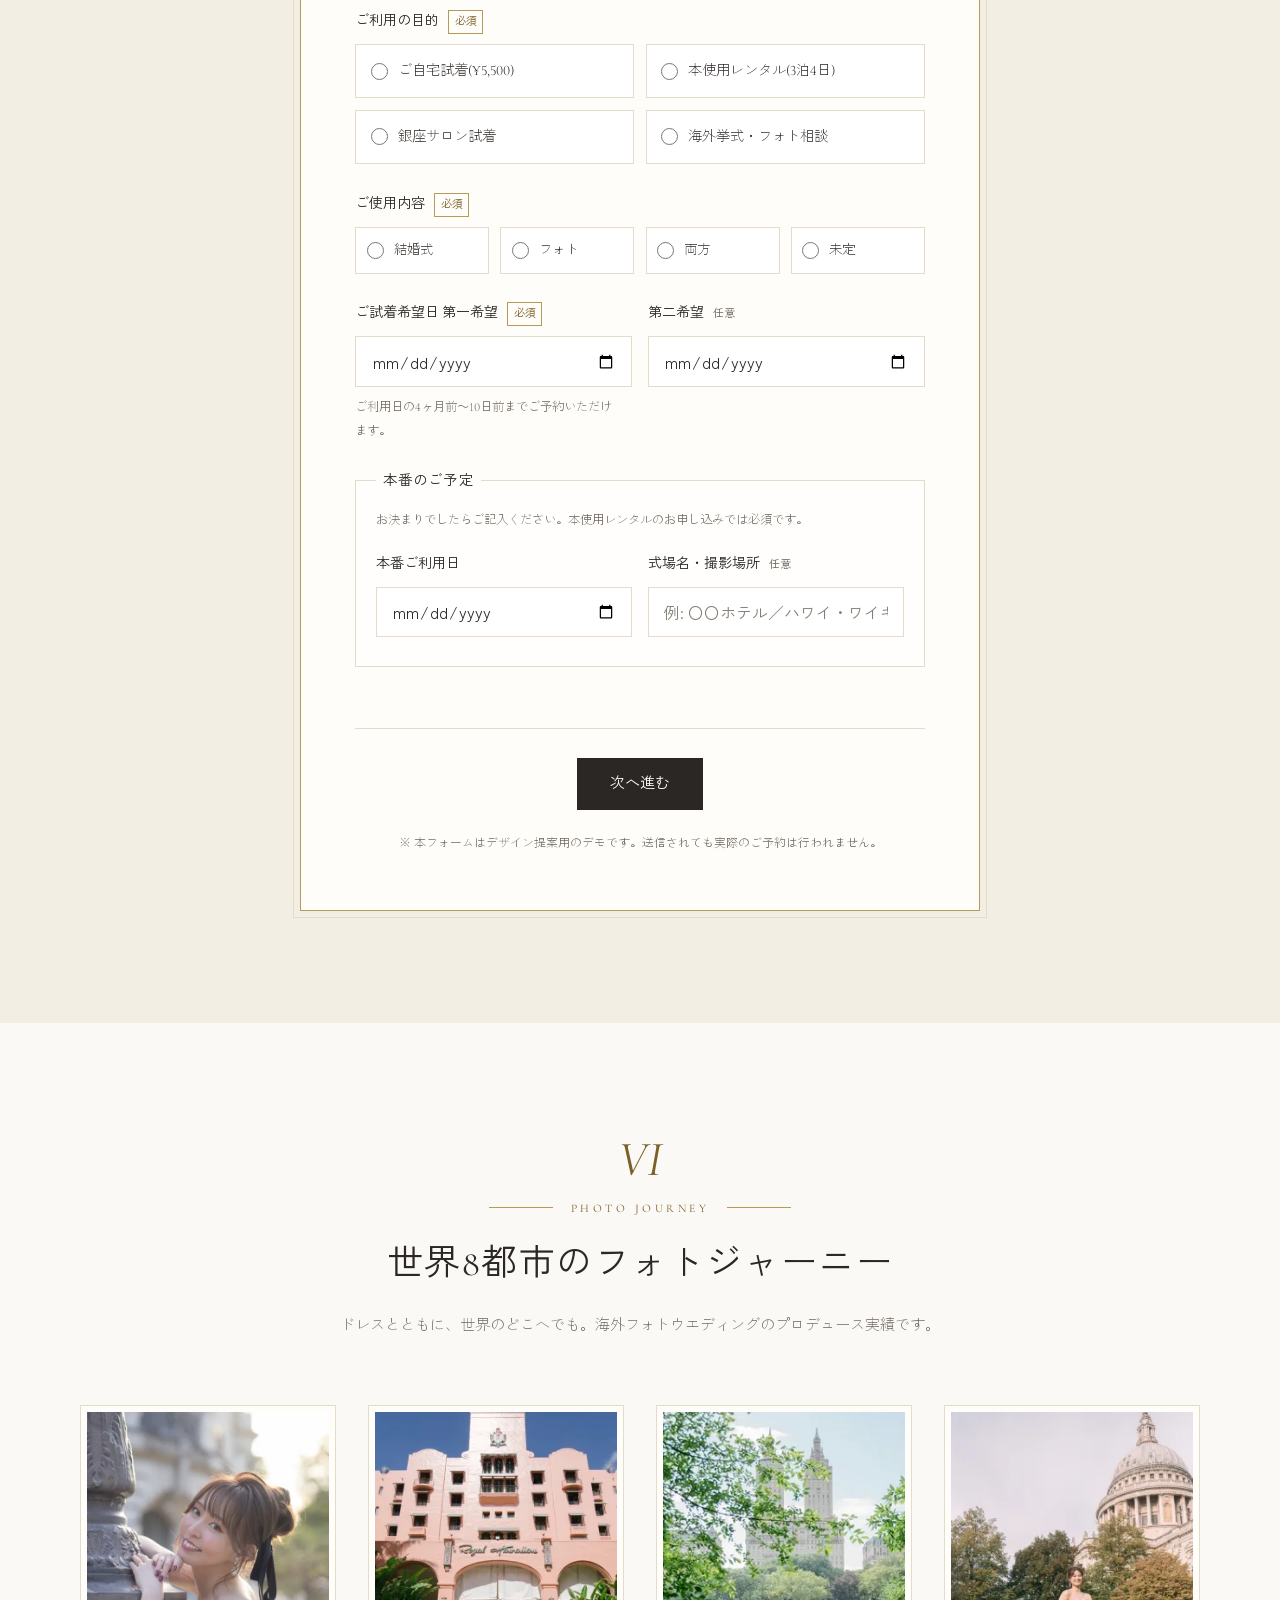
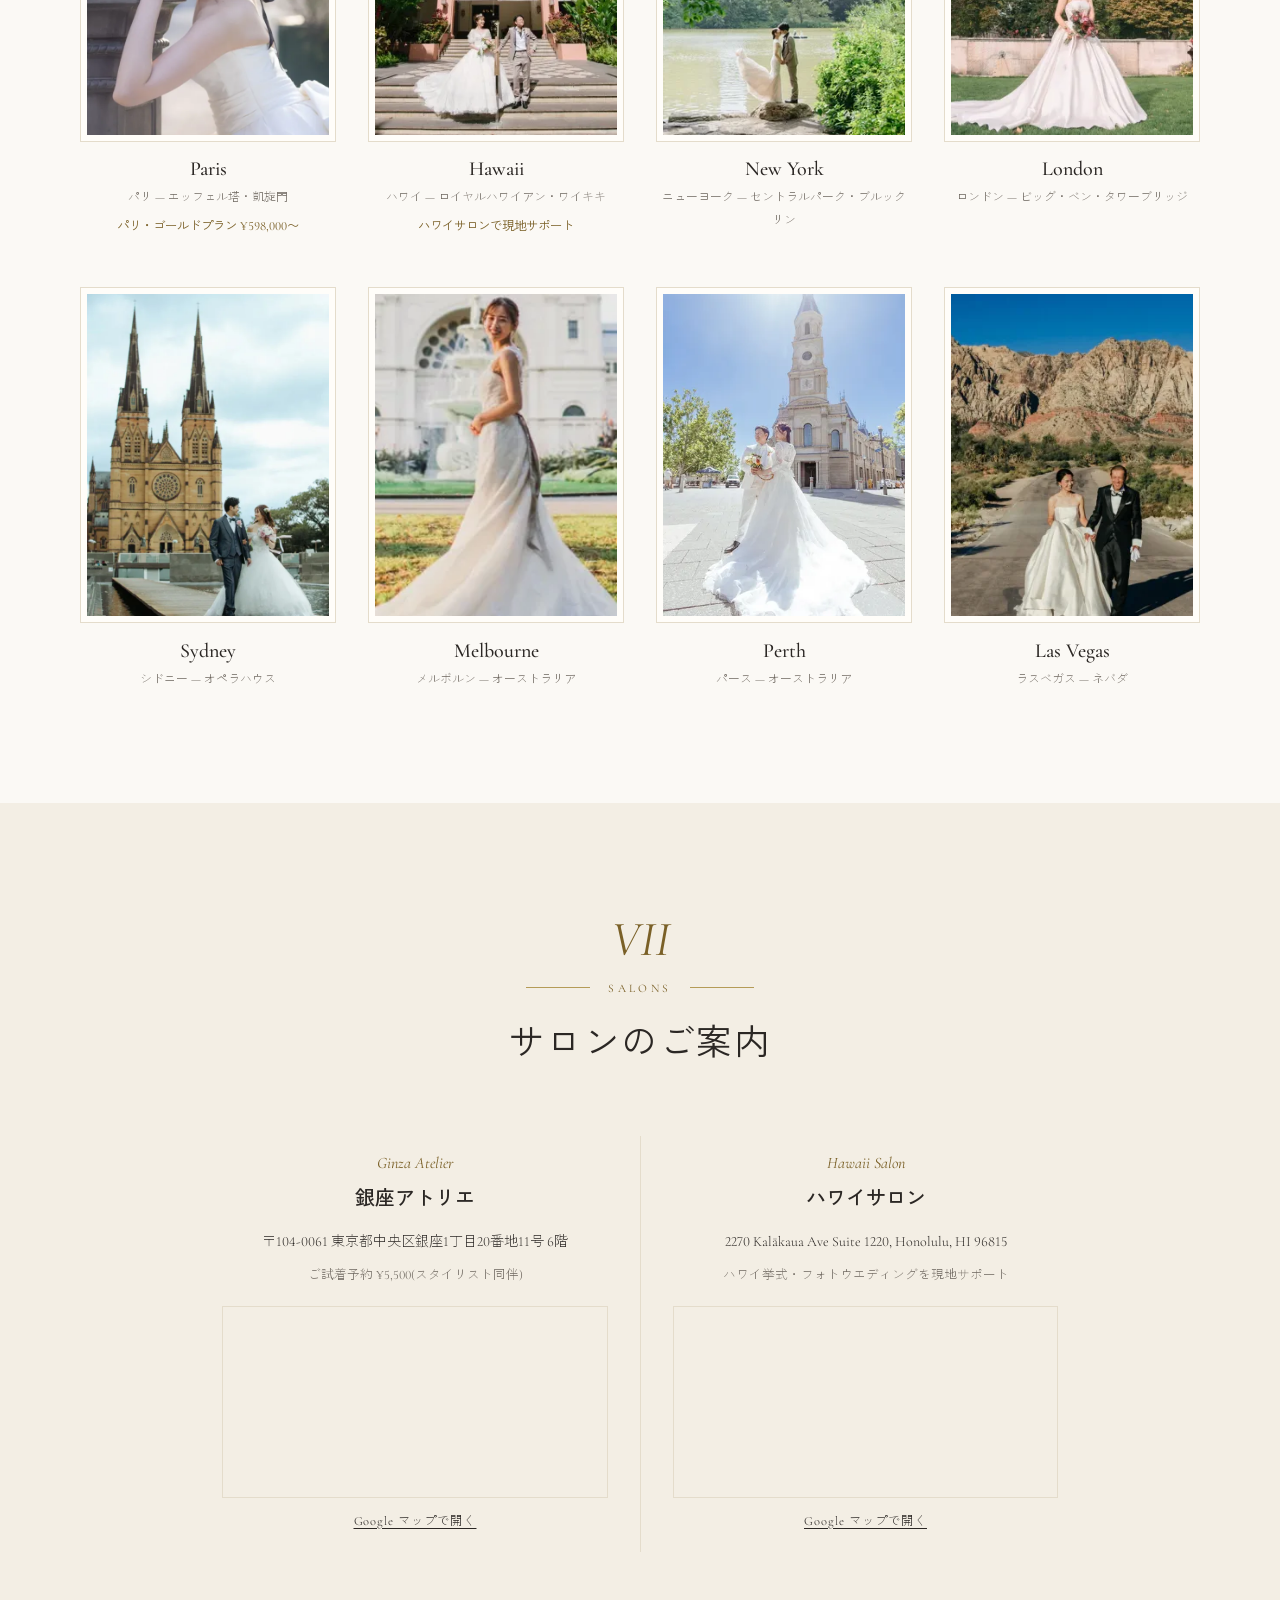
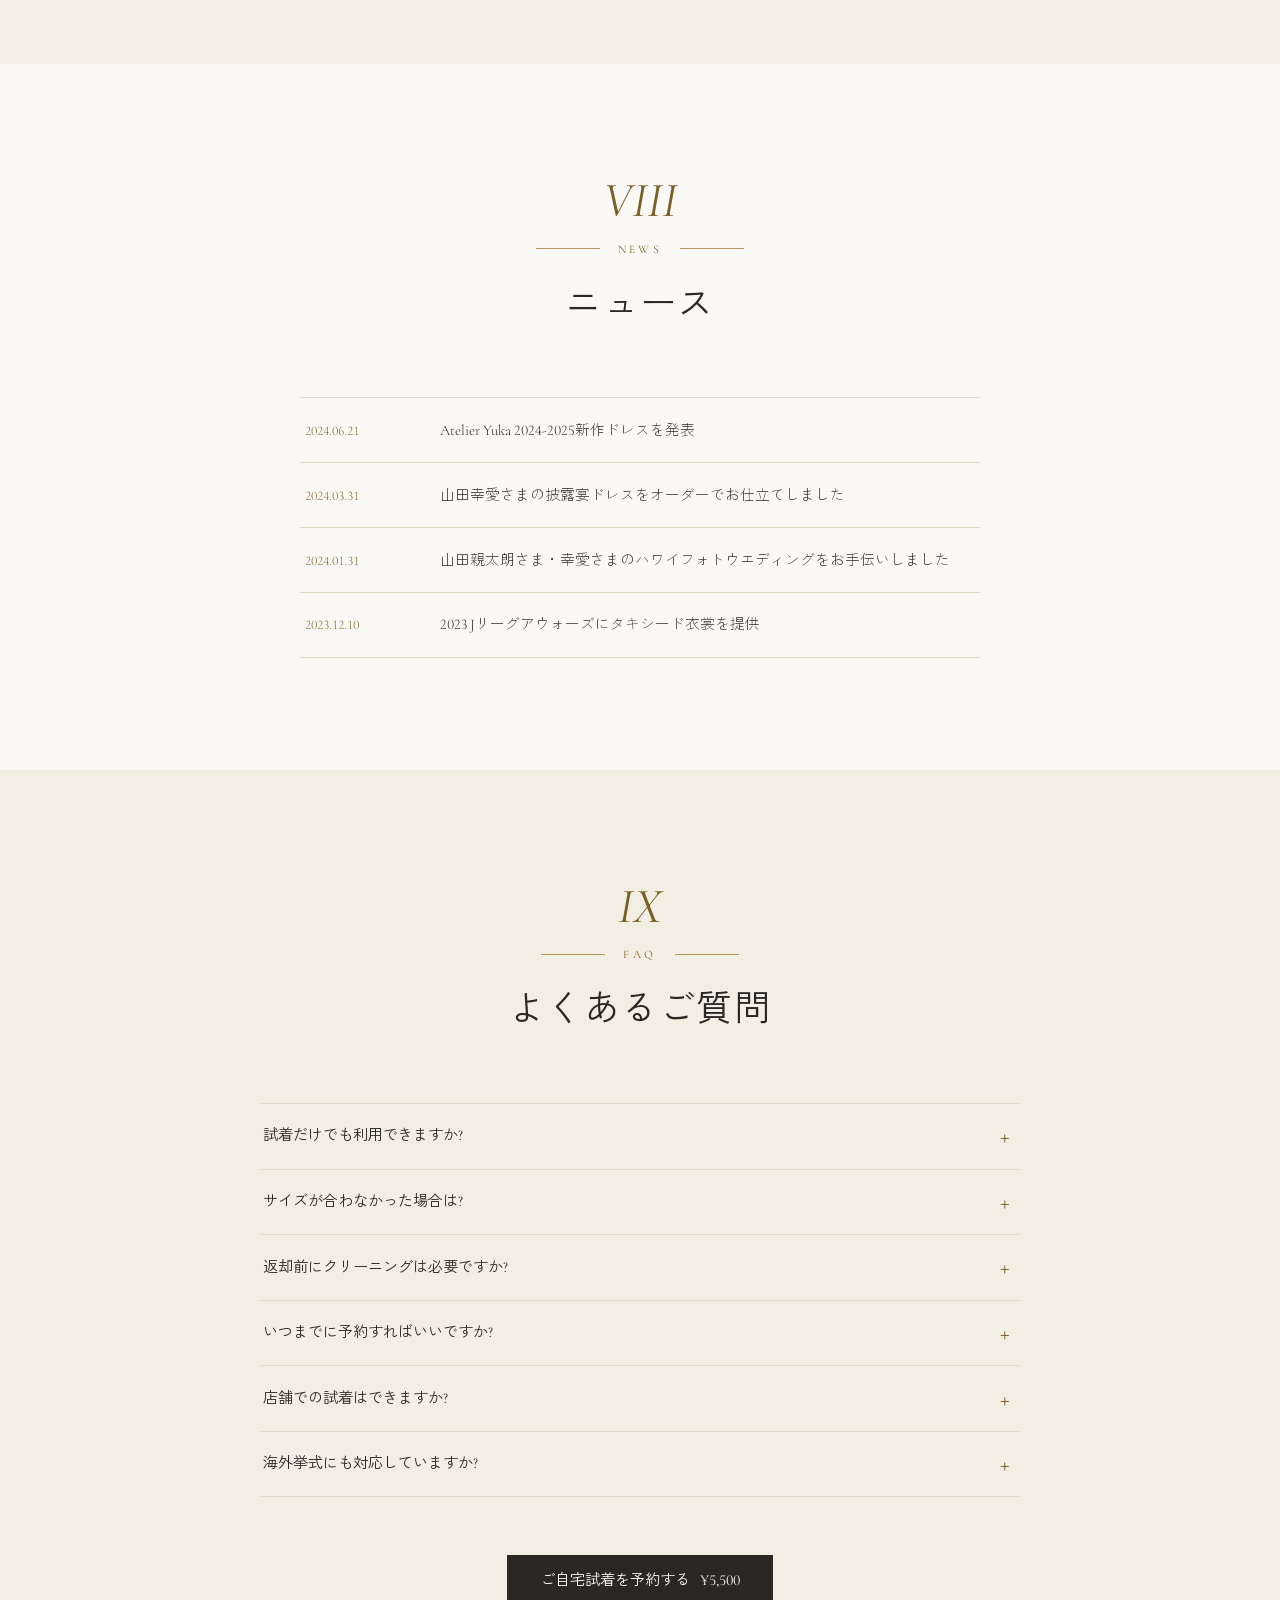
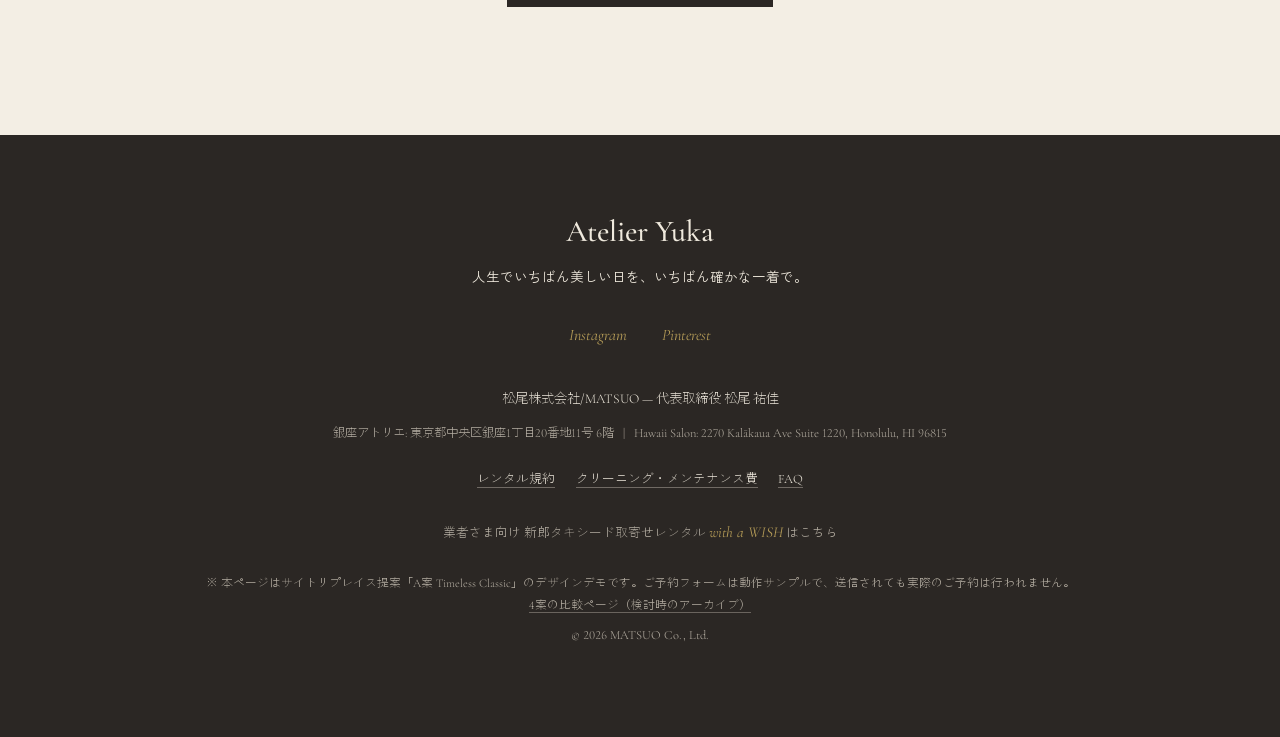
==== commit 1f04223b: "feat: with a WISH をアトリエユカの下層に統合し、導線を「業者さま」に 先方要望（PLAN-feedback-02 ①）「2サイトを1つにまとめる。メインはアトリエユカ、 業者さまはこ" ====
--- a/index.html
+++ b/index.html
@@ -28,9 +28,10 @@
 <link rel="preconnect" href="https://fonts.gstatic.com" crossorigin>
 <link rel="stylesheet" href="https://fonts.googleapis.com/css2?family=Cormorant+Garamond:ital,wght@0,400;0,500;1,400&amp;family=Zen+Kaku+Gothic+New:wght@300;400;500&amp;display=swap">
 <link rel="stylesheet" href="style.css?v=10">
-<link rel="stylesheet" href="style-b.css?v=7">
+<link rel="stylesheet" href="style-b.css?v=8">
 <link rel="stylesheet" href="collection-filter.css?v=5">
 <link rel="stylesheet" href="assets/lightbox.css?v=5">
+<link rel="stylesheet" href="catalog.css?v=1">
 <script>document.documentElement.className += " js";</script>
 </head>
 <body id="top">
@@ -45,11 +46,13 @@
     <ul>
       <li><a href="#maison">メゾン</a></li>
       <li><a href="#collection">コレクション</a></li>
+      <li><a href="#catalogue">カタログ</a></li>
       <li><a href="#flow">ご利用の流れ</a></li>
       <li><a href="#pricing">料金</a></li>
       <li><a href="#journey">フォトジャーニー</a></li>
       <li><a href="#salon">サロン</a></li>
       <li><a href="#faq">FAQ</a></li>
+      <li><a class="nav-partner" href="withawish/">業者さまはこちら</a></li>
       <li><a class="nav-reserve" href="#reserve">ご予約</a></li>
     </ul>
   </nav>
@@ -764,6 +767,28 @@
       </div>
     </div>
     <!-- COLLECTION:END -->
+
+    <!-- デジタルカタログへの導線: 冊子であることが伝わるよう表紙を出し、
+         「ブラウザでめくる」と「PDFを開く」の2つの行き先を並べる -->
+    <div class="cat-lead reveal" id="catalogue">
+      <button type="button" class="cat-lead-cover" data-catalog aria-label="デジタルカタログをめくって見る">
+        <img src="assets/catalog/pages/01.webp" alt="Atelier Yuka 2026 カタログの表紙" width="1200" height="1683" loading="lazy" decoding="async">
+      </button>
+      <div class="cat-lead-body">
+        <p class="cat-lead-label" translate="no">Digital Catalogue</p>
+        <h3 class="cat-lead-title">2026 カタログを見る</h3>
+        <p class="cat-lead-desc">冊子のカタログを、そのままブラウザでご覧いただけます。スマートフォンはスワイプ、PCは見開き。拡大すればレースやビーズのディテールまでご確認いただけます。</p>
+        <ul class="cat-lead-spec">
+          <li>全58ページ</li>
+          <li>ダウンロード不要</li>
+          <li>PDF 25MB</li>
+        </ul>
+        <div class="cat-lead-acts">
+          <button type="button" class="btn btn-primary" data-catalog>ブラウザでめくる</button>
+          <a class="btn btn-ghost" href="assets/catalog/atelieryuka-catalog-2026.pdf" target="_blank" rel="noopener">PDFを開く<span class="cat-lead-ext" aria-hidden="true">↗</span></a>
+        </div>
+      </div>
+    </div>
   </section>
 
   <!-- III. ご利用の流れ -->
@@ -877,7 +902,7 @@
       <p class="chapter-no" aria-hidden="true" translate="no">V</p>
       <p class="chapter-label" translate="no">Reservation</p>
       <h2 class="chapter-title" id="reserve-title">ご予約</h2>
-      <p class="chapter-lede">招待状にご返信いただくように、3つのステップでご予約いただけます。</p>
+      <p class="chapter-lede">招待状にご返信いただくように、5つのステップでご予約いただけます。ご採寸やお届け先まで一度にお伺いするので、折り返しの確認メールなしでお手続きが進みます。</p>
     </header>
 
     <div class="invitation reveal">
@@ -885,79 +910,295 @@
         <ol class="form-progress" aria-label="ご予約のステップ">
           <li class="is-current" aria-current="step" data-progress="0"><span class="pg-num" aria-hidden="true" translate="no">I</span><span class="pg-label">日程</span></li>
           <li data-progress="1"><span class="pg-num" aria-hidden="true" translate="no">II</span><span class="pg-label">衣裳</span></li>
-          <li data-progress="2"><span class="pg-num" aria-hidden="true" translate="no">III</span><span class="pg-label">お客さま情報</span></li>
+          <li data-progress="2"><span class="pg-num" aria-hidden="true" translate="no">III</span><span class="pg-label">サイズ</span></li>
+          <li data-progress="3"><span class="pg-num" aria-hidden="true" translate="no">IV</span><span class="pg-label">お客さま情報</span></li>
+          <li data-progress="4"><span class="pg-num" aria-hidden="true" translate="no">V</span><span class="pg-label">ご確認</span></li>
         </ol>
 
+        <!-- I. 日程 -->
         <fieldset class="form-step" data-step="0">
           <legend class="step-legend" tabindex="-1">ご希望の内容と日程</legend>
-          <fieldset class="choice-group" aria-describedby="purpose-error">
+          <fieldset class="choice-group">
             <legend class="field-label">ご利用の目的 <span class="req">必須</span></legend>
             <div class="choice-grid">
-              <label class="choice"><input type="radio" name="purpose" value="ご自宅試着(¥5,500)"><span>ご自宅試着(¥5,500)</span></label>
+              <label class="choice"><input type="radio" name="purpose" value="ご自宅試着(¥5,500)" required data-error="ご利用の目的をお選びください。"><span>ご自宅試着(¥5,500)</span></label>
               <label class="choice"><input type="radio" name="purpose" value="本使用レンタル(3泊4日)"><span>本使用レンタル(3泊4日)</span></label>
               <label class="choice"><input type="radio" name="purpose" value="銀座サロン試着"><span>銀座サロン試着</span></label>
               <label class="choice"><input type="radio" name="purpose" value="海外挙式・フォト相談"><span>海外挙式・フォト相談</span></label>
             </div>
-            <p class="field-error" id="purpose-error" hidden></p>
+            <p class="field-error" hidden></p>
           </fieldset>
-          <div class="field">
-            <label class="field-label" for="f-date">ご希望日 <span class="req">必須</span></label>
-            <input type="date" id="f-date" name="date" required autocomplete="off" aria-describedby="f-date-note f-date-error">
-            <p class="field-note" id="f-date-note">ご利用日の4ヶ月前〜10日前までご予約いただけます。</p>
-            <p class="field-error" id="f-date-error" hidden></p>
+          <fieldset class="choice-group">
+            <legend class="field-label">ご使用内容 <span class="req">必須</span></legend>
+            <div class="choice-grid is-compact">
+              <label class="choice"><input type="radio" name="occasion" value="結婚式" required data-error="ご使用内容をお選びください。"><span>結婚式</span></label>
+              <label class="choice"><input type="radio" name="occasion" value="フォト"><span>フォト</span></label>
+              <label class="choice"><input type="radio" name="occasion" value="結婚式・フォト両方"><span>両方</span></label>
+              <label class="choice"><input type="radio" name="occasion" value="未定"><span>未定</span></label>
+            </div>
+            <p class="field-error" hidden></p>
+          </fieldset>
+          <div class="field-row">
+            <div class="field">
+              <label class="field-label" for="f-date">ご試着希望日 第一希望 <span class="req">必須</span></label>
+              <input type="date" id="f-date" name="date1" required autocomplete="off" data-error="第一希望の日付をお選びください。">
+              <p class="field-note">ご利用日の4ヶ月前〜10日前までご予約いただけます。</p>
+              <p class="field-error" hidden></p>
+            </div>
+            <div class="field">
+              <label class="field-label" for="f-date2">第二希望 <span class="opt">任意</span></label>
+              <input type="date" id="f-date2" name="date2" autocomplete="off">
+              <p class="field-error" hidden></p>
+            </div>
           </div>
+          <div data-when="purpose:ご自宅試着(¥5,500),本使用レンタル(3泊4日),海外挙式・フォト相談">
+            <fieldset class="choice-group">
+              <legend class="field-label">お届け希望日 <span class="req">必須</span></legend>
+              <div class="choice-grid">
+                <label class="choice"><input type="radio" name="deliverDay" value="試着日の前日" required data-error="お届け希望日をお選びください。"><span>試着日の前日</span></label>
+                <label class="choice"><input type="radio" name="deliverDay" value="試着日の当日"><span>試着日の当日</span></label>
+              </div>
+              <p class="field-error" hidden></p>
+            </fieldset>
+            <fieldset class="choice-group">
+              <legend class="field-label">お届け時間帯 <span class="req">必須</span></legend>
+              <div class="choice-grid is-compact">
+                <label class="choice"><input type="radio" name="deliverTime" value="14〜16時" required data-error="お届け時間帯をお選びください。"><span>14〜16時</span></label>
+                <label class="choice"><input type="radio" name="deliverTime" value="16〜18時"><span>16〜18時</span></label>
+                <label class="choice"><input type="radio" name="deliverTime" value="18〜20時"><span>18〜20時</span></label>
+                <label class="choice"><input type="radio" name="deliverTime" value="19〜21時"><span>19〜21時</span></label>
+              </div>
+              <p class="field-error" hidden></p>
+            </fieldset>
+          </div>
+          <fieldset class="field-group">
+            <legend>本番のご予定</legend>
+            <p class="field-group-note">お決まりでしたらご記入ください。本使用レンタルのお申し込みでは必須です。</p>
+            <div class="field-row">
+              <div class="field">
+                <label class="field-label" for="f-event-date">本番ご利用日 <span class="req" data-when="purpose:本使用レンタル(3泊4日)">必須</span></label>
+                <input type="date" id="f-event-date" name="eventDate" autocomplete="off" data-required-when="purpose:本使用レンタル(3泊4日)" data-error="本使用レンタルでは本番ご利用日が必要です。">
+                <p class="field-error" hidden></p>
+              </div>
+              <div class="field">
+                <label class="field-label" for="f-venue">式場名・撮影場所 <span class="opt">任意</span></label>
+                <input type="text" id="f-venue" name="venue" autocomplete="off" placeholder="例: 〇〇ホテル／ハワイ・ワイキキ">
+              </div>
+            </div>
+          </fieldset>
         </fieldset>
 
+        <!-- II. 衣裳 -->
         <fieldset class="form-step" data-step="1" hidden>
           <legend class="step-legend" tabindex="-1">ご希望の衣裳</legend>
-          <fieldset class="choice-group" aria-describedby="category-error">
+          <fieldset class="choice-group">
+            <legend class="field-label">お申し込みされる方 <span class="req">必須</span></legend>
+            <div class="choice-grid">
+              <label class="choice"><input type="radio" name="who" value="新婦" required data-error="お申し込みされる方をお選びください。"><span>新婦のみ</span></label>
+              <label class="choice"><input type="radio" name="who" value="新郎" ><span>新郎のみ</span></label>
+              <label class="choice"><input type="radio" name="who" value="新郎新婦"><span>新郎新婦おふたり</span></label>
+            </div>
+            <p class="field-error" hidden></p>
+          </fieldset>
+          <fieldset class="choice-group">
             <legend class="field-label">衣裳カテゴリ <span class="req">必須</span></legend>
             <div class="choice-grid">
-              <label class="choice"><input type="radio" name="category" value="ウエディングドレス"><span>ウエディングドレス</span></label>
+              <label class="choice"><input type="radio" name="category" value="ウエディングドレス" required data-error="衣裳カテゴリをお選びください。"><span>ウエディングドレス</span></label>
               <label class="choice"><input type="radio" name="category" value="カラードレス"><span>カラードレス</span></label>
               <label class="choice"><input type="radio" name="category" value="タキシード"><span>タキシード</span></label>
               <label class="choice"><input type="radio" name="category" value="モーニング"><span>モーニング</span></label>
             </div>
-            <p class="field-error" id="category-error" hidden></p>
+            <p class="field-error" hidden></p>
           </fieldset>
           <div class="field">
-            <label class="field-label" for="f-dress">気になるドレス(任意)</label>
-            <select id="f-dress" name="dress" autocomplete="off">
-              <option value="" selected>未定・相談して決めたい</option>
-              <optgroup label="ウエディングドレス">
-                <option value="Lumière(HLD-00085-01)">Lumière(HLD-00085-01)</option>
-                <option value="Clair de Lune(HLD-00084-01)">Clair de Lune(HLD-00084-01)</option>
-                <option value="Étoile(HLD-00066)">Étoile(HLD-00066)</option>
-                <option value="Aurore(HLD-00059-01)">Aurore(HLD-00059-01)</option>
-                <option value="Blanche(HLD-00043-01)">Blanche(HLD-00043-01)</option>
-              </optgroup>
-              <optgroup label="カラードレス">
-                <option value="Azur(AY6001)">Azur(AY6001)</option>
-                <option value="Noisette(AY5601)">Noisette(AY5601)</option>
-                <option value="Mimosa(MVD-00392-05)">Mimosa(MVD-00392-05)</option>
-                <option value="Ballerine(BLD-00055-09)">Ballerine(BLD-00055-09)</option>
-              </optgroup>
-            </select>
+            <label class="field-label" for="f-code-1">ご希望の衣裳番号 <span class="opt">最大4点・未定でも可</span></label>
+            <div class="measure-grid">
+              <div class="measure"><label for="f-code-1">❶</label><input type="text" id="f-code-1" name="code1" data-short="❶" list="code-list" autocomplete="off" placeholder="HLD-00085-01" autocapitalize="characters"></div>
+              <div class="measure"><label for="f-code-2">❷</label><input type="text" id="f-code-2" name="code2" data-short="❷" list="code-list" autocomplete="off" autocapitalize="characters"></div>
+              <div class="measure"><label for="f-code-3">❸</label><input type="text" id="f-code-3" name="code3" data-short="❸" list="code-list" autocomplete="off" autocapitalize="characters"></div>
+              <div class="measure"><label for="f-code-4">❹</label><input type="text" id="f-code-4" name="code4" data-short="❹" list="code-list" autocomplete="off" autocapitalize="characters"></div>
+            </div>
+            <datalist id="code-list"></datalist>
+            <p class="field-note">衣裳の型番（商品ページの Code）をご記入ください。入力中に候補が出ます。</p>
+            <input type="hidden" id="f-size-hint" name="sizeHint" data-short="診断サイズ">
+            <p class="field-note" id="size-hint-note" hidden></p>
           </div>
         </fieldset>
 
+        <!-- III. サイズ -->
         <fieldset class="form-step" data-step="2" hidden>
-          <legend class="step-legend" tabindex="-1">お客さま情報</legend>
-          <div class="field">
-            <label class="field-label" for="f-name">お名前 <span class="req">必須</span></label>
-            <input type="text" id="f-name" name="name" required autocomplete="name" placeholder="例: 山田花子" aria-describedby="f-name-error">
-            <p class="field-error" id="f-name-error" hidden></p>
+          <legend class="step-legend" tabindex="-1">サイズ（ご採寸）</legend>
+          <p class="field-group-note">お手元のメジャーで、下着の上から水平に測った数値をcmでご記入ください。身長・バスト・ウエストがあれば、ほかは空欄でも承れます。</p>
+          <fieldset class="field-group measure-group" data-when="who:新婦,新郎新婦">
+            <legend>新婦さま</legend>
+            <div class="measure-grid">
+              <div class="measure"><label for="f-b-height">身長 <span class="req">必須</span></label><div class="measure-unit"><input type="number" id="f-b-height" name="brideHeight" data-short="身長" data-unit="cm" inputmode="decimal" min="130" max="200" step="0.5" required data-error="身長をご記入ください。" data-error-format="130〜200の数値でご記入ください。"><span>cm</span></div><p class="field-error" hidden></p></div>
+              <div class="measure"><label for="f-b-bust">バスト <span class="req">必須</span></label><div class="measure-unit"><input type="number" id="f-b-bust" name="brideBust" data-short="バスト" data-unit="cm" inputmode="decimal" min="60" max="150" step="0.5" required data-error="バストをご記入ください。" data-error-format="60〜150の数値でご記入ください。"><span>cm</span></div><p class="field-error" hidden></p></div>
+              <div class="measure"><label for="f-b-waist">ウエスト <span class="req">必須</span></label><div class="measure-unit"><input type="number" id="f-b-waist" name="brideWaist" data-short="ウエスト" data-unit="cm" inputmode="decimal" min="45" max="140" step="0.5" required data-error="ウエストをご記入ください。" data-error-format="45〜140の数値でご記入ください。"><span>cm</span></div><p class="field-error" hidden></p></div>
+              <div class="measure"><label for="f-b-hip">ヒップ</label><div class="measure-unit"><input type="number" id="f-b-hip" name="brideHip" data-short="ヒップ" data-unit="cm" inputmode="decimal" min="60" max="160" step="0.5"><span>cm</span></div></div>
+              <div class="measure"><label for="f-b-shoulder">肩幅</label><div class="measure-unit"><input type="number" id="f-b-shoulder" name="brideShoulder" data-short="肩幅" data-unit="cm" inputmode="decimal" min="25" max="60" step="0.5"><span>cm</span></div></div>
+              <div class="measure"><label for="f-b-sleeve">袖丈</label><div class="measure-unit"><input type="number" id="f-b-sleeve" name="brideSleeve" data-short="袖丈" data-unit="cm" inputmode="decimal" min="30" max="80" step="0.5"><span>cm</span></div></div>
+              <div class="measure"><label for="f-b-neck">首周り</label><div class="measure-unit"><input type="number" id="f-b-neck" name="brideNeck" data-short="首周り" data-unit="cm" inputmode="decimal" min="25" max="50" step="0.5"><span>cm</span></div></div>
+              <div class="measure"><label for="f-b-shoes">シューズ</label><div class="measure-unit"><input type="number" id="f-b-shoes" name="brideShoes" data-short="シューズ" data-unit="cm" inputmode="decimal" min="20" max="30" step="0.5"><span>cm</span></div></div>
+            </div>
+          </fieldset>
+          <fieldset class="field-group measure-group" data-when="who:新郎,新郎新婦">
+            <legend>新郎さま</legend>
+            <div class="measure-grid">
+              <div class="measure"><label for="f-g-height">身長 <span class="req">必須</span></label><div class="measure-unit"><input type="number" id="f-g-height" name="groomHeight" data-short="身長" data-unit="cm" inputmode="decimal" min="140" max="210" step="0.5" required data-error="身長をご記入ください。" data-error-format="140〜210の数値でご記入ください。"><span>cm</span></div><p class="field-error" hidden></p></div>
+              <div class="measure"><label for="f-g-chest">胸囲 <span class="req">必須</span></label><div class="measure-unit"><input type="number" id="f-g-chest" name="groomChest" data-short="胸囲" data-unit="cm" inputmode="decimal" min="70" max="150" step="0.5" required data-error="胸囲をご記入ください。" data-error-format="70〜150の数値でご記入ください。"><span>cm</span></div><p class="field-error" hidden></p></div>
+              <div class="measure"><label for="f-g-waist">ウエスト <span class="req">必須</span></label><div class="measure-unit"><input type="number" id="f-g-waist" name="groomWaist" data-short="ウエスト" data-unit="cm" inputmode="decimal" min="55" max="150" step="0.5" required data-error="ウエストをご記入ください。" data-error-format="55〜150の数値でご記入ください。"><span>cm</span></div><p class="field-error" hidden></p></div>
+              <div class="measure"><label for="f-g-shoulder">肩幅</label><div class="measure-unit"><input type="number" id="f-g-shoulder" name="groomShoulder" data-short="肩幅" data-unit="cm" inputmode="decimal" min="30" max="65" step="0.5"><span>cm</span></div></div>
+              <div class="measure"><label for="f-g-sleeve">袖丈</label><div class="measure-unit"><input type="number" id="f-g-sleeve" name="groomSleeve" data-short="袖丈" data-unit="cm" inputmode="decimal" min="40" max="90" step="0.5"><span>cm</span></div></div>
+              <div class="measure"><label for="f-g-neck">首周り</label><div class="measure-unit"><input type="number" id="f-g-neck" name="groomNeck" data-short="首周り" data-unit="cm" inputmode="decimal" min="30" max="55" step="0.5"><span>cm</span></div></div>
+              <div class="measure"><label for="f-g-inseam">股下</label><div class="measure-unit"><input type="number" id="f-g-inseam" name="groomInseam" data-short="股下" data-unit="cm" inputmode="decimal" min="55" max="100" step="0.5"><span>cm</span></div></div>
+              <div class="measure"><label for="f-g-shoes">シューズ</label><div class="measure-unit"><input type="number" id="f-g-shoes" name="groomShoes" data-short="シューズ" data-unit="cm" inputmode="decimal" min="22" max="32" step="0.5"><span>cm</span></div></div>
+            </div>
+          </fieldset>
+        </fieldset>
+
+        <!-- IV. お客さま情報・お届け先 -->
+        <fieldset class="form-step" data-step="3" hidden>
+          <legend class="step-legend" tabindex="-1">お客さま情報・お届け先</legend>
+          <div class="field-row">
+            <div class="field">
+              <label class="field-label" for="f-name">お名前 <span class="req">必須</span></label>
+              <input type="text" id="f-name" name="name" required autocomplete="name" placeholder="例: 山田花子" data-error="お名前をご入力ください。">
+              <p class="field-error" hidden></p>
+            </div>
+            <div class="field">
+              <label class="field-label" for="f-kana">ふりがな <span class="req">必須</span></label>
+              <input type="text" id="f-kana" name="kana" required autocomplete="off" placeholder="例: やまだはなこ" data-error="ふりがなをご入力ください。">
+              <p class="field-error" hidden></p>
+            </div>
+          </div>
+          <div class="field" data-when="who:新郎新婦">
+            <label class="field-label" for="f-partner">お相手のお名前 <span class="opt">任意</span></label>
+            <input type="text" id="f-partner" name="partner" autocomplete="off" placeholder="例: 山田太郎">
+          </div>
+          <div class="field-row">
+            <div class="field">
+              <label class="field-label" for="f-email">メールアドレス <span class="req">必須</span></label>
+              <input type="email" id="f-email" name="email" required autocomplete="email" inputmode="email" spellcheck="false" placeholder="例: hanako@example.com" data-error="メールアドレスをご入力ください。" data-error-format="メールアドレスの形式をご確認ください(例: hanako@example.com)。">
+              <p class="field-error" hidden></p>
+            </div>
+            <div class="field">
+              <label class="field-label" for="f-tel">お電話番号 <span class="req">必須</span></label>
+              <input type="tel" id="f-tel" name="tel" required autocomplete="tel" inputmode="tel" pattern="[0-9+\-\(\) ]{10,15}" placeholder="例: 09012345678" data-error="お電話番号をご入力ください。" data-error-format="お電話番号の形式をご確認ください(例: 09012345678)。">
+              <p class="field-error" hidden></p>
+            </div>
           </div>
           <div class="field">
-            <label class="field-label" for="f-email">メールアドレス <span class="req">必須</span></label>
-            <input type="email" id="f-email" name="email" required autocomplete="email" inputmode="email" spellcheck="false" placeholder="例: hanako@example.com" aria-describedby="f-email-error">
-            <p class="field-error" id="f-email-error" hidden></p>
+            <label class="field-label" for="f-address">ご自宅住所 <span class="req">必須</span></label>
+            <input type="text" id="f-address" name="address" required autocomplete="street-address" placeholder="例: 東京都中央区銀座1-20-11 〇〇マンション601" data-error="ご自宅住所をご入力ください。">
+            <p class="field-error" hidden></p>
           </div>
+
+          <div data-when="purpose:ご自宅試着(¥5,500),本使用レンタル(3泊4日),海外挙式・フォト相談">
+            <fieldset class="choice-group">
+              <legend class="field-label">試着衣裳のお届け先 <span class="req">必須</span></legend>
+              <div class="choice-grid">
+                <label class="choice"><input type="radio" name="tryonPlace" value="ご自宅（上記住所）" required data-error="お届け先をお選びください。"><span>ご自宅（上記住所）</span></label>
+                <label class="choice"><input type="radio" name="tryonPlace" value="別の場所"><span>別の場所へ届けてほしい</span></label>
+              </div>
+              <p class="field-error" hidden></p>
+            </fieldset>
+            <div class="field" data-when="tryonPlace:別の場所">
+              <label class="field-label" for="f-tryon-address">お届け先（場所名・住所・お名前・お電話番号） <span class="req">必須</span></label>
+              <textarea id="f-tryon-address" name="tryonAddress" required data-error="お届け先をご記入ください。" placeholder="例: 〇〇ホテル 1203号室／東京都…／山田花子／09012345678"></textarea>
+              <p class="field-error" hidden></p>
+            </div>
+          </div>
+
+          <fieldset class="field-group" data-when="purpose:本使用レンタル(3泊4日),海外挙式・フォト相談">
+            <legend>本番衣裳のお届け先</legend>
+            <fieldset class="choice-group">
+              <legend class="field-label">お届け先 <span class="req">必須</span></legend>
+              <div class="choice-grid is-compact">
+                <label class="choice"><input type="radio" name="mainPlace" value="新郎ご自宅" required data-error="お届け先をお選びください。"><span>新郎ご自宅</span></label>
+                <label class="choice"><input type="radio" name="mainPlace" value="新婦ご自宅"><span>新婦ご自宅</span></label>
+                <label class="choice"><input type="radio" name="mainPlace" value="空港止め"><span>空港止め</span></label>
+                <label class="choice"><input type="radio" name="mainPlace" value="その他"><span>その他</span></label>
+              </div>
+              <p class="field-error" hidden></p>
+            </fieldset>
+            <div class="field" data-when="mainPlace:その他">
+              <label class="field-label" for="f-main-address">送付先（場所名・住所・お名前・お電話番号） <span class="req">必須</span></label>
+              <textarea id="f-main-address" name="mainAddress" required data-error="送付先をご記入ください。"></textarea>
+              <p class="field-error" hidden></p>
+            </div>
+            <div data-when="mainPlace:空港止め">
+              <div class="field-row">
+                <div class="field">
+                  <label class="field-label" for="f-air-dep">出発空港・ターミナル <span class="req">必須</span></label>
+                  <input type="text" id="f-air-dep" name="airportDep" required placeholder="例: 羽田空港 第3ターミナル" data-error="出発空港をご記入ください。">
+                  <p class="field-error" hidden></p>
+                </div>
+                <div class="field">
+                  <label class="field-label" for="f-air-arr">行き先空港 <span class="req">必須</span></label>
+                  <input type="text" id="f-air-arr" name="airportArr" required placeholder="例: ホノルル" data-error="行き先空港をご記入ください。">
+                  <p class="field-error" hidden></p>
+                </div>
+              </div>
+              <div class="field-row">
+                <div class="field">
+                  <label class="field-label" for="f-air-flight">航空会社・便名 <span class="req">必須</span></label>
+                  <input type="text" id="f-air-flight" name="flight" required placeholder="例: JAL JL074" data-error="航空会社・便名をご記入ください。">
+                  <p class="field-error" hidden></p>
+                </div>
+                <div class="field">
+                  <label class="field-label" for="f-air-time">出発日・出発時刻 <span class="req">必須</span></label>
+                  <input type="text" id="f-air-time" name="departure" required placeholder="例: 2026年11月3日 21:55" data-error="出発日・出発時刻をご記入ください。">
+                  <p class="field-error" hidden></p>
+                </div>
+              </div>
+            </div>
+            <div class="field">
+              <label class="field-label" for="f-return">ご返却発送予定日 <span class="opt">任意</span></label>
+              <input type="date" id="f-return" name="returnDate" autocomplete="off">
+              <p class="field-error" hidden></p>
+            </div>
+          </fieldset>
+
+          <fieldset class="field-group">
+            <legend>ご希望のオプション</legend>
+            <fieldset class="choice-group" data-when="who:新婦,新郎新婦">
+              <legend class="field-label">新婦用 <span class="opt">任意</span></legend>
+              <div class="choice-grid is-compact">
+                <label class="choice"><input type="checkbox" name="brideOpt" value="ヴェール"><span>ヴェール</span></label>
+                <label class="choice"><input type="checkbox" name="brideOpt" value="パニエ"><span>パニエ</span></label>
+                <label class="choice"><input type="checkbox" name="brideOpt" value="パンプス"><span>パンプス</span></label>
+              </div>
+            </fieldset>
+            <fieldset class="choice-group" data-when="who:新郎,新郎新婦">
+              <legend class="field-label">新郎用 <span class="opt">任意</span></legend>
+              <div class="choice-grid is-compact">
+                <label class="choice"><input type="checkbox" name="groomOpt" value="タキシードシャツ"><span>タキシードシャツ</span></label>
+                <label class="choice"><input type="checkbox" name="groomOpt" value="シューズ"><span>シューズ</span></label>
+                <label class="choice"><input type="checkbox" name="groomOpt" value="メンズ小物5点セット"><span>メンズ小物5点セット</span></label>
+              </div>
+              <p class="field-note">小物5点セット: カフスボタン・アームバンド・サスペンダー・白チーフ・白グローブ</p>
+            </fieldset>
+          </fieldset>
           <div class="field">
-            <label class="field-label" for="f-tel">お電話番号 <span class="req">必須</span></label>
-            <input type="tel" id="f-tel" name="tel" required autocomplete="tel" inputmode="tel" placeholder="例: 09012345678" aria-describedby="f-tel-error">
-            <p class="field-error" id="f-tel-error" hidden></p>
+            <label class="field-label" for="f-message">ご要望・ご質問 <span class="opt">任意</span></label>
+            <textarea id="f-message" name="message" placeholder="気になっている点、ご相談したいことがあればご記入ください。"></textarea>
           </div>
+        </fieldset>
+
+        <!-- V. ご確認・規約への同意 -->
+        <fieldset class="form-step form-step-review" data-step="4" hidden>
+          <legend class="step-legend" tabindex="-1">ご入力内容の確認と規約への同意</legend>
+          <dl class="review-summary" id="review-summary"></dl>
+          <p class="field-label">レンタル規約</p>
+          <div class="terms-box" id="terms-box" tabindex="0" role="region" aria-label="レンタル規約の本文"></div>
+          <p class="terms-links">全文は <a id="terms-link" href="terms.html" target="_blank" rel="noopener">レンタル規約のページ</a> でもご覧いただけます。</p>
+          <div class="consent">
+            <label class="choice"><input type="checkbox" name="agree" value="同意" required data-error="お申し込みには規約への同意が必要です。"><span id="agree-label">上記の規約を確認し、同意します</span></label>
+            <p class="field-error" hidden></p>
+          </div>
+          <input type="hidden" id="f-terms-version" name="termsVersion">
+          <input type="hidden" id="f-terms-agreed-at" name="termsAgreedAt">
         </fieldset>
 
         <div class="form-nav">
@@ -973,11 +1214,8 @@
         <p class="complete-en" aria-hidden="true" translate="no">R.S.V.P.</p>
         <h3 class="complete-title" id="complete-title" tabindex="-1">ご予約を承りました</h3>
         <p class="complete-body"><span id="complete-name"></span> さま<br>このたびはアトリエユカにお申し込みいただき、誠にありがとうございます。一両日中に、担当スタイリストよりご確認のご連絡を差し上げます。</p>
-        <dl class="complete-summary">
-          <div><dt>ご希望日</dt><dd id="complete-date"></dd></div>
-          <div><dt>ご利用の目的</dt><dd id="complete-purpose"></dd></div>
-          <div><dt>ご希望の衣裳</dt><dd id="complete-category"></dd></div>
-        </dl>
+        <dl class="complete-summary" id="complete-summary"></dl>
+        <p class="complete-terms" id="complete-terms"></p>
         <p class="complete-body">お目にかかれる日を、スタッフ一同心より楽しみにしております。</p>
         <p class="complete-sign" translate="no">Atelier Yuka — Ginza Atelier</p>
         <button type="button" class="btn btn-ghost" id="btn-reset">最初から入力し直す</button>
@@ -1145,14 +1383,58 @@
     </ul>
     <p class="footer-company">松尾株式会社/MATSUO — 代表取締役 松尾 祐佳</p>
     <p class="footer-address">銀座アトリエ: 東京都中央区銀座1丁目20番地11号 6階 <span class="footer-sep" aria-hidden="true">|</span> <span translate="no">Hawaii Salon: 2270 Kalākaua Ave Suite 1220, Honolulu, HI 96815</span></p>
+    <ul class="footer-links"><li><a href="terms.html">レンタル規約</a></li><li><a href="#care">クリーニング・メンテナンス費</a></li><li><a href="#faq">FAQ</a></li></ul>
+    <p class="footer-partner">業者さま向け 新郎タキシード取寄せレンタル <a href="withawish/" translate="no">with a WISH</a> はこちら</p>
     <p class="footer-note">※ 本ページはサイトリプレイス提案「A案 Timeless Classic」のデザインデモです。ご予約フォームは動作サンプルで、送信されても実際のご予約は行われません。<br><a href="archive/index.html">4案の比較ページ（検討時のアーカイブ）</a></p>
     <p class="footer-copy" translate="no">© 2026 MATSUO Co., Ltd.</p>
   </div>
 </footer>
 
 
+<!-- デジタルカタログ（冊子ビューア） -->
+<dialog id="catalog-dialog" aria-labelledby="cat-title">
+  <div class="cat-shell">
+    <div class="cat-bar">
+      <p class="cat-title" id="cat-title">Atelier Yuka 2026 カタログ</p>
+      <div class="cat-acts">
+        <button type="button" class="cat-btn" id="cat-index" aria-expanded="false" aria-controls="cat-thumbs">目次</button>
+        <a class="cat-btn" href="assets/catalog/atelieryuka-catalog-2026.pdf" target="_blank" rel="noopener">PDFで開く<span class="cat-meta">58P / 25MB</span></a>
+        <button type="button" class="cat-x" data-close aria-label="カタログを閉じる">&times;</button>
+      </div>
+    </div>
+
+    <div class="cat-stage">
+      <button type="button" class="cat-nav cat-prev" id="cat-prev" aria-label="前のページ"><span aria-hidden="true">&lsaquo;</span></button>
+      <!-- ページはJSで流し込む。SPは1ページ＝1スナップ、PCは見開き＝1スナップ（CSSのみで切替） -->
+      <div class="cat-track" id="cat-track" tabindex="0" role="group" aria-label="カタログのページ送り（左右キー・スワイプで操作）"></div>
+      <button type="button" class="cat-nav cat-next" id="cat-next" aria-label="次のページ"><span aria-hidden="true">&rsaquo;</span></button>
+    </div>
+
+    <div class="cat-thumbs" id="cat-thumbs" hidden></div>
+
+    <div class="cat-foot">
+      <p class="cat-count" id="cat-count" role="status" aria-live="polite"></p>
+      <div class="cat-zoom" role="group" aria-label="表示倍率">
+        <button type="button" class="cat-zbtn" id="cat-zoom-out" aria-label="縮小">&minus;</button>
+        <button type="button" class="cat-zbtn cat-zval" id="cat-zoom-reset" aria-label="等倍に戻す"><span id="cat-zoom-val">100%</span></button>
+        <button type="button" class="cat-zbtn" id="cat-zoom-in" aria-label="拡大">&plus;</button>
+        <span class="cat-hint" id="cat-hint" hidden>ドラッグで移動</span>
+      </div>
+      <label class="cat-slider">
+        <span class="visually-hidden">ページ位置</span>
+        <input class="cat-range" type="range" id="cat-range" min="1" max="58" step="1" value="1">
+      </label>
+      <p class="cat-note">ダブルタップ・ピンチ・Ctrl＋ホイールでも拡大できます。</p>
+    </div>
+  </div>
+</dialog>
+
 <script src="assets/lightbox.js?v=4" defer></script>
-<script src="script.js?v=7" defer></script>
+<script src="script.js?v=8" defer></script>
 <script src="collection-filter.js?v=5" defer></script>
+<script src="catalog.js?v=1" defer></script>
+<script src="assets/data.js" defer></script>
+<script src="assets/terms.js" defer></script>
+<script src="reserve-form.js?v=1" defer></script>
 </body>
 </html>
--- a/style.css
+++ b/style.css
@@ -609,3 +609,7 @@
   .care-cols { grid-template-columns: repeat(2, 1fr); }
 }
 
+
+/* 衣裳店様向け（with a WISH）への導線。主導線ではないので控えめに */
+.site-nav a.nav-partner { color: var(--muted); font-size: 0.78rem; }
+.site-nav a.nav-partner:hover { color: var(--gold-ink); }
--- a/style-b.css
+++ b/style-b.css
@@ -441,3 +441,160 @@
 @media (prefers-reduced-motion: reduce) {
   .product-name a, .product-cta a { transition: none; }
 }
+.footer-partner {
+  margin-top: 1.8rem;
+  font-size: 0.8rem;
+  color: #B7B0A4;
+}
+.footer-partner a {
+  color: var(--gold);
+  font: italic 400 0.95rem/1.4 var(--font-en);
+  text-decoration: none;
+  border-bottom: 1px solid transparent;
+  transition: color 0.15s ease-out, border-color 0.15s ease-out;
+}
+.footer-partner a:hover { color: #EFE9DD; border-bottom-color: #EFE9DD; }
+
+/* ---------- V. 予約フォーム: 申込書の項目に拡張した分 ---------- */
+.field-group {
+  border: 0; min-width: 0;
+  margin: 0 0 1.8rem;
+  padding: 1.3rem 1.2rem 0.2rem;
+  border: 1px solid var(--line);
+  background: rgba(255, 255, 255, 0.55);
+}
+.field-group > legend {
+  padding: 0 0.5em;
+  font: 400 0.9rem/1.6 var(--font-jp);
+  letter-spacing: 0.08em;
+}
+.field-group-note { margin: -0.3rem 0 1.1rem; font-size: 0.78rem; color: var(--muted); }
+.opt { font-size: 0.7rem; color: var(--muted); margin-left: 0.5em; }
+
+.field-row { display: grid; gap: 0 1rem; }
+@media (min-width: 560px) { .field-row { grid-template-columns: 1fr 1fr; } }
+
+.measure-grid {
+  display: grid;
+  grid-template-columns: repeat(2, minmax(0, 1fr));
+  gap: 0.9rem 0.8rem;
+  margin-bottom: 1.4rem;
+}
+@media (min-width: 560px) { .measure-grid { grid-template-columns: repeat(4, minmax(0, 1fr)); } }
+.measure {
+  display: grid; gap: 0.35rem;
+  font-size: 0.8rem;
+}
+.measure-unit {
+  display: flex; align-items: center;
+  border: 1px solid var(--line);
+  background: #FFFFFF;
+  transition: border-color 0.15s ease-out;
+}
+.measure-unit:hover { border-color: var(--gold); }
+.measure-unit input {
+  width: 100%; min-width: 0; min-height: 46px;
+  border: 0; background: none;
+  padding: 0.5em 0.2em 0.5em 0.8em;
+  font: 400 1rem/1.5 var(--font-ui);
+  color: var(--ink);
+  font-variant-numeric: lining-nums tabular-nums;
+}
+.measure-unit input:focus-visible { outline: 2px solid var(--gold-ink); outline-offset: 1px; }
+.measure-unit span { padding: 0 0.7em 0 0.2em; font-size: 0.78rem; color: var(--muted); }
+.measure.has-error .measure-unit, .measure-unit:has(input[aria-invalid="true"]) { border-color: var(--error); }
+.measure .field-error { grid-column: 1 / -1; margin-top: 0; }
+
+.choice-grid.is-compact { grid-template-columns: repeat(2, 1fr); }
+@media (min-width: 560px) { .choice-grid.is-compact { grid-template-columns: repeat(4, 1fr); } }
+.choice-grid.is-compact .choice { padding: 0.7em 0.8em; font-size: 0.84rem; }
+
+.field textarea {
+  width: 100%; min-height: 96px;
+  padding: 0.7em 0.95em;
+  border: 1px solid var(--line);
+  background-color: #FFFFFF;
+  color: var(--ink);
+  font: 400 1rem/1.6 var(--font-ui);
+  border-radius: 0;
+  resize: vertical;
+}
+.field textarea:hover { border-color: var(--gold); }
+
+/* 確認ステップ */
+.review-summary { margin: 0 0 1.8rem; }
+.review-group {
+  margin-top: 1.4rem;
+  padding-bottom: 0.4rem;
+  font: 400 0.78rem/1.6 var(--font-en);
+  letter-spacing: 0.16em;
+  color: var(--gold-ink);
+}
+.review-summary > div:not(.review-group), .complete-summary > div:not(.review-group) {
+  display: grid;
+  grid-template-columns: minmax(7em, 32%) 1fr;
+  gap: 0.6rem 1rem;
+  padding: 0.6em 0.2em;
+  border-top: 1px solid var(--line);
+  font-size: 0.86rem;
+}
+.review-summary dt, .complete-summary dt { color: var(--muted); }
+.review-summary dd, .complete-summary dd { font-variant-numeric: lining-nums tabular-nums; overflow-wrap: anywhere; }
+.complete-summary { max-width: 520px; text-align: left; }
+.complete-summary > div:not(.review-group) { display: grid; text-align: left; }
+.complete-summary .review-group { text-align: left; }
+.complete-terms { margin-top: 1rem; font-size: 0.8rem; color: var(--muted); text-align: center; }
+
+.terms-box {
+  max-height: 260px; overflow-y: auto;
+  padding: 1rem 1.2rem;
+  border: 1px solid var(--line);
+  background: #FFFFFF;
+  font-size: 0.82rem; line-height: 1.85;
+  scrollbar-width: thin;
+}
+.terms-box:focus-visible { outline: 2px solid var(--gold-ink); outline-offset: 2px; }
+.terms-box-title { font: 400 1rem/1.6 var(--font-jp); letter-spacing: 0.1em; margin-bottom: 0.6em; }
+.terms-box-sec { margin-top: 1em; font-weight: 400; color: var(--gold-ink); }
+.terms-box-sec::before { content: "＜"; } .terms-box-sec::after { content: "＞"; }
+.terms-box-lead { margin-top: 0.3em; }
+.terms-box ul { padding-left: 1.2em; margin-top: 0.3em; }
+.terms-box li + li { margin-top: 0.3em; }
+.terms-box-note { margin-top: 0.4em; color: var(--muted); }
+.terms-links { margin: 0.6rem 0 1.2rem; font-size: 0.78rem; color: var(--muted); }
+.terms-links a { color: var(--gold-ink); }
+
+.consent { margin-bottom: 0.4rem; }
+.consent .choice { align-items: flex-start; }
+.consent .choice input { margin-top: 0.3em; }
+.consent.has-error .choice { border-color: var(--error); }
+
+/* ---------- 規約ページ ---------- */
+.terms-page { max-width: var(--w-narrow); margin: 0 auto; padding: var(--space-chapter) var(--pad-x); }
+.terms-doc { margin-top: clamp(2.5rem, 5vw, 4rem); scroll-margin-top: 2rem; }
+.terms-title {
+  font: 400 1.4rem/1.6 var(--font-jp); letter-spacing: 0.12em;
+  padding-bottom: 0.6em; border-bottom: 1px solid var(--gold);
+}
+.terms-sec { margin-top: 1.8rem; }
+.terms-sec-title { font: 400 0.95rem/1.7 var(--font-jp); color: var(--gold-ink); }
+.terms-sec-title::before { content: "＜"; } .terms-sec-title::after { content: "＞"; }
+.terms-lead { margin-top: 0.5em; font-size: 0.9rem; }
+.terms-list { padding-left: 1.3em; margin-top: 0.5em; font-size: 0.9rem; }
+.terms-list li + li { margin-top: 0.4em; }
+.terms-note { margin-top: 0.6em; font-size: 0.84rem; color: var(--muted); }
+.terms-back { margin-top: 3rem; text-align: center; }
+.footer-links { display: flex; justify-content: center; flex-wrap: wrap; gap: 0.4em 1.6em; margin-top: 1.4rem; font-size: 0.8rem; }
+.footer-links a { color: #EFE9DD; text-decoration: none; border-bottom: 1px solid rgba(239, 233, 221, 0.35); }
+.footer-links a:hover { border-bottom-color: #EFE9DD; }
+.measure > input {
+  width: 100%; min-height: 46px;
+  padding: 0.5em 0.8em;
+  border: 1px solid var(--line);
+  background: #FFFFFF;
+  color: var(--ink);
+  font: 400 1rem/1.5 var(--font-ui);
+  border-radius: 0;
+}
+.measure > input:hover { border-color: var(--gold); }
+.complete-summary dd { text-align: left; }
--- a/catalog.css
+++ b/catalog.css
@@ -0,0 +1,292 @@
+/* ============================================================
+   Atelier Yuka — catalog.css: デジタルカタログ（冊子ビューア）
+   with a WISH のビューアを移植。誌面は暗い地に置く（フッターと同じ墨）。
+   SP = 1ページずつスワイプ / PC = 見開きで矢印・キー送り
+   ページ画像は assets/catalog/pages/NN.webp（1200×1683）
+   ============================================================ */
+
+/* ---------- カタログへの導線（コレクション章の末尾） ---------- */
+.cat-lead {
+  display: grid;
+  gap: clamp(1.6rem, 4vw, 3rem);
+  align-items: center;
+  max-width: var(--w-mid);
+  margin: clamp(3rem, 6vw, 5rem) auto 0;
+  padding: clamp(1.6rem, 4vw, 2.8rem);
+  border: 1px solid var(--line);
+  background: var(--paper);
+  scroll-margin-top: 1.5rem;
+}
+.cat-lead-cover {
+  background: none; border: 0; padding: 0; cursor: pointer;
+  display: block; width: 100%; max-width: 220px;
+  margin: 0 auto;
+  transition: transform 0.45s cubic-bezier(0.16, 1, 0.3, 1);
+}
+.cat-lead-cover:hover { transform: translateY(-4px); }
+.cat-lead-cover:focus-visible { outline: 2px solid var(--gold-ink); outline-offset: 4px; }
+.cat-lead-cover img {
+  width: 100%; height: auto; display: block;
+  box-shadow: 0 14px 34px rgba(43, 39, 36, 0.18);
+}
+.cat-lead-label {
+  font: 400 0.72rem/1.4 var(--font-en);
+  letter-spacing: 0.24em; text-transform: uppercase;
+  color: var(--gold-ink);
+}
+.cat-lead-title {
+  margin-top: 0.5em;
+  font: 400 clamp(1.25rem, 1.05rem + 1vw, 1.6rem)/1.6 var(--font-jp);
+  letter-spacing: 0.12em;
+}
+.cat-lead-desc { margin-top: 1em; font-size: 0.92rem; color: var(--muted); }
+.cat-lead-spec {
+  display: flex; flex-wrap: wrap; gap: 0.5em 1.4em;
+  margin-top: 1.2em;
+  list-style: none;
+  font-size: 0.74rem; letter-spacing: 0.08em;
+  color: var(--muted);
+}
+.cat-lead-spec li { position: relative; padding-left: 1em; }
+.cat-lead-spec li::before {
+  content: ""; position: absolute; left: 0; top: 50%;
+  width: 6px; height: 1px; background: var(--gold);
+}
+.cat-lead-acts { display: flex; flex-wrap: wrap; gap: 0.8em; margin-top: 1.8em; }
+.cat-lead-ext { margin-left: 0.5em; font-size: 0.85em; }
+
+@media (min-width: 721px) {
+  .cat-lead { grid-template-columns: 220px minmax(0, 1fr); }
+  .cat-lead-cover { margin: 0; }
+}
+
+/* ---------- ビューア本体 ----------
+   暗い地の専用トークン。サイト全体の淡色パレットとは切り離す */
+#catalog-dialog {
+  --cat-bg: #1F1C19;
+  --cat-bar: #2B2724;
+  --cat-raised: #3A3531;
+  --cat-line: rgba(180, 155, 87, 0.38);
+  --cat-line-strong: rgba(239, 233, 221, 0.28);
+  --cat-text: #EFE9DD;
+  --cat-dim: #B7B0A4;
+  --cat-faint: #8E8579;
+  --cat-gold: #B49B57;
+  --cat-gold-text: #D6C08A;
+
+  position: fixed;
+  inset: 0;
+  width: auto; height: auto;
+  max-width: none; max-height: none;
+  margin: 0; padding: 0;
+  border: 0;
+  background: var(--cat-bg);
+  color: var(--cat-text);
+  font-family: var(--font-ui);
+}
+#catalog-dialog::backdrop { background: rgba(31, 28, 25, 0.6); }
+
+.cat-shell {
+  display: grid;
+  grid-template-columns: minmax(0, 1fr);
+  grid-template-rows: auto minmax(0, 1fr) auto auto;
+  height: 100%;
+}
+
+/* 上部バー */
+.cat-bar {
+  display: flex; align-items: center; justify-content: space-between; gap: 1em;
+  padding: 0.7em clamp(12px, 3vw, 24px);
+  border-bottom: 1px solid var(--cat-line);
+  background: var(--cat-bar);
+}
+.cat-title { font: 400 1rem/1.4 var(--font-jp); letter-spacing: 0.12em; }
+.cat-acts { display: flex; align-items: center; gap: 0.5em; }
+.cat-btn {
+  display: inline-flex; align-items: baseline; gap: 0.6em;
+  white-space: nowrap;
+  background: none; border: 1px solid var(--cat-line);
+  color: var(--cat-gold-text); text-decoration: none;
+  font: 400 0.78rem/1.4 var(--font-ui); letter-spacing: 0.08em;
+  padding: 0.6em 1em; cursor: pointer;
+  transition: border-color var(--duration-fast) ease, color var(--duration-fast) ease;
+}
+.cat-btn:hover { border-color: var(--cat-gold); color: var(--cat-text); }
+.cat-btn[aria-expanded="true"] { background: rgba(180, 155, 87, 0.16); border-color: var(--cat-gold); }
+.cat-meta { font-size: 0.72rem; letter-spacing: 0.02em; color: var(--cat-faint); font-variant-numeric: tabular-nums; }
+.cat-x {
+  width: 44px; height: 44px;
+  display: grid; place-items: center;
+  background: var(--cat-raised);
+  border: 1px solid var(--cat-line-strong);
+  color: var(--cat-text);
+  font-size: 1.3rem; line-height: 1; cursor: pointer;
+}
+.cat-x:hover { border-color: var(--cat-gold); color: var(--cat-gold-text); }
+
+/* 誌面 */
+.cat-stage { position: relative; min-width: 0; min-height: 0; overflow: hidden; }
+.cat-track {
+  display: flex;
+  height: 100%;
+  overflow-x: auto; overflow-y: hidden;
+  scroll-snap-type: x mandatory;
+  overscroll-behavior-x: contain;
+  scrollbar-width: none;
+  -webkit-overflow-scrolling: touch;
+  touch-action: pan-x;
+  transform-origin: 50% 50%;
+}
+.cat-track::-webkit-scrollbar { display: none; }
+.cat-track:focus-visible { outline: 2px solid var(--cat-gold); outline-offset: -4px; }
+
+.cat-stage.is-zoomed .cat-track {
+  scroll-snap-type: none;
+  overflow: hidden;
+  touch-action: none;
+  cursor: grab;
+  will-change: transform;
+}
+.cat-stage.is-zoomed .cat-track.is-grabbing { cursor: grabbing; }
+.cat-stage.is-zoomed .cat-page { overflow: hidden; }
+.cat-stage.is-zoomed .cat-page img { box-shadow: none; }
+
+.cat-page {
+  flex: 0 0 100%;
+  scroll-snap-align: start;
+  display: flex; align-items: center; justify-content: center;
+  min-width: 0;
+  padding: clamp(10px, 2.5vw, 28px);
+}
+.cat-page img {
+  max-width: 100%; max-height: 100%;
+  width: auto; height: auto;
+  object-fit: contain;
+  background: var(--paper);
+  box-shadow: 0 18px 46px rgba(0, 0, 0, 0.6);
+  -webkit-user-drag: none;
+  user-select: none; -webkit-user-select: none;
+}
+
+/* 送りボタン（PCのみ） */
+.cat-nav {
+  position: absolute; top: 50%; transform: translateY(-50%); z-index: 2;
+  width: 52px; height: 76px;
+  display: none; place-items: center;
+  background: rgba(31, 28, 25, 0.82);
+  border: 1px solid var(--cat-line);
+  color: var(--cat-gold-text);
+  font-size: 1.9rem; line-height: 1; cursor: pointer;
+  transition: background 0.25s ease, border-color 0.25s ease;
+}
+.cat-nav:hover { background: var(--cat-bar); border-color: var(--cat-gold); }
+.cat-nav[disabled] { opacity: 0.28; cursor: default; }
+.cat-nav[disabled]:hover { background: rgba(31, 28, 25, 0.82); border-color: var(--cat-line); }
+.cat-prev { left: clamp(6px, 1.5vw, 16px); }
+.cat-next { right: clamp(6px, 1.5vw, 16px); }
+
+/* 目次 */
+.cat-thumbs {
+  display: grid;
+  min-width: 0;
+  grid-template-columns: repeat(auto-fill, minmax(76px, 1fr));
+  gap: 10px;
+  max-height: 38vh; overflow-y: auto;
+  padding: 14px clamp(12px, 3vw, 24px);
+  border-top: 1px solid var(--cat-line-strong);
+  background: var(--cat-bar);
+}
+.cat-thumb {
+  background: none; border: 1px solid transparent; padding: 0; cursor: pointer;
+  display: grid; gap: 4px; justify-items: center;
+}
+.cat-thumb img { width: 100%; height: auto; background: var(--paper); }
+.cat-thumb span { font-size: 0.72rem; color: var(--cat-faint); font-variant-numeric: tabular-nums; }
+.cat-thumb:hover img { outline: 1px solid var(--cat-gold); }
+.cat-thumb[aria-current="true"] img { outline: 2px solid var(--cat-gold); }
+.cat-thumb[aria-current="true"] span { color: var(--cat-gold-text); }
+
+/* 下部バー */
+.cat-foot {
+  display: grid;
+  grid-template-columns: auto auto minmax(0, 1fr);
+  align-items: center;
+  gap: 0.5em clamp(12px, 3vw, 24px);
+  padding: 0.7em clamp(12px, 3vw, 24px) 0.9em;
+  border-top: 1px solid var(--cat-line);
+  background: var(--cat-bar);
+}
+.cat-zoom { display: flex; align-items: center; gap: 6px; }
+.cat-zbtn {
+  min-width: 34px; height: 34px;
+  display: grid; place-items: center;
+  background: none;
+  border: 1px solid var(--cat-line-strong);
+  color: var(--cat-text);
+  font-size: 1rem; line-height: 1;
+  font-variant-numeric: tabular-nums;
+  cursor: pointer;
+  transition: border-color var(--duration-fast) ease, color var(--duration-fast) ease;
+}
+.cat-zbtn:hover:not([disabled]) { border-color: var(--cat-gold); color: var(--cat-gold-text); }
+.cat-zbtn[disabled] { opacity: 0.3; cursor: default; }
+.cat-zval { min-width: 62px; font-size: 0.78rem; letter-spacing: 0.02em; }
+.cat-hint { font-size: 0.72rem; color: var(--cat-gold-text); white-space: nowrap; }
+.cat-count { font-size: 0.84rem; letter-spacing: 0.08em; color: var(--cat-dim); font-variant-numeric: tabular-nums; }
+.cat-slider { display: block; min-width: 0; }
+.cat-range {
+  width: 100%; height: 28px;
+  background: none; cursor: pointer;
+  -webkit-appearance: none; appearance: none;
+}
+.cat-range::-webkit-slider-runnable-track { height: 1px; background: var(--cat-line-strong); }
+.cat-range::-moz-range-track { height: 1px; background: var(--cat-line-strong); }
+.cat-range::-webkit-slider-thumb {
+  -webkit-appearance: none; appearance: none;
+  width: 14px; height: 14px; margin-top: -7px;
+  background: var(--cat-gold); border: 0; border-radius: 50%;
+}
+.cat-range::-moz-range-thumb { width: 14px; height: 14px; background: var(--cat-gold); border: 0; border-radius: 50%; }
+.cat-range:focus-visible { outline: 2px solid var(--cat-gold); outline-offset: 4px; }
+.cat-note { grid-column: 1 / -1; font-size: 0.72rem; color: var(--cat-faint); }
+
+/* PC: 見開き */
+@media (min-width: 861px) {
+  .cat-nav { display: grid; }
+  .cat-page { flex-basis: 50%; scroll-snap-align: none; }
+  .cat-page:nth-child(odd) {
+    scroll-snap-align: start;
+    justify-content: flex-end;
+    padding-left: 66px; padding-right: 2px;
+  }
+  .cat-page:nth-child(even) {
+    justify-content: flex-start;
+    padding-right: 66px; padding-left: 2px;
+  }
+}
+
+@media (max-width: 860px) {
+  .cat-bar { padding: 0.55em 10px; gap: 0.5em; }
+  .cat-title { font-size: 0.88rem; letter-spacing: 0.06em; }
+  .cat-btn { padding: 0.5em 0.7em; letter-spacing: 0.04em; }
+  .cat-meta { display: none; }
+  .cat-x { width: 38px; height: 38px; }
+  .cat-foot { grid-template-columns: auto minmax(0, 1fr); }
+  .cat-slider { grid-column: 1 / -1; }
+}
+
+/* 画面が低いとき（スマホ横向きなど）は誌面に高さを返す */
+@media (max-height: 520px) {
+  .cat-bar { padding: 0.4em clamp(10px, 2vw, 18px); }
+  .cat-x { width: 34px; height: 34px; }
+  .cat-page { padding: 6px; }
+  .cat-foot { padding: 0.35em clamp(10px, 2vw, 18px) 0.45em; gap: 0.3em 1rem; }
+  .cat-zbtn { min-width: 30px; height: 30px; }
+  .cat-note { display: none; }
+  .cat-thumbs { max-height: 46vh; }
+}
+
+@media (prefers-reduced-motion: reduce) {
+  .cat-track { scroll-behavior: auto; }
+  .cat-lead-cover { transition: none; }
+}
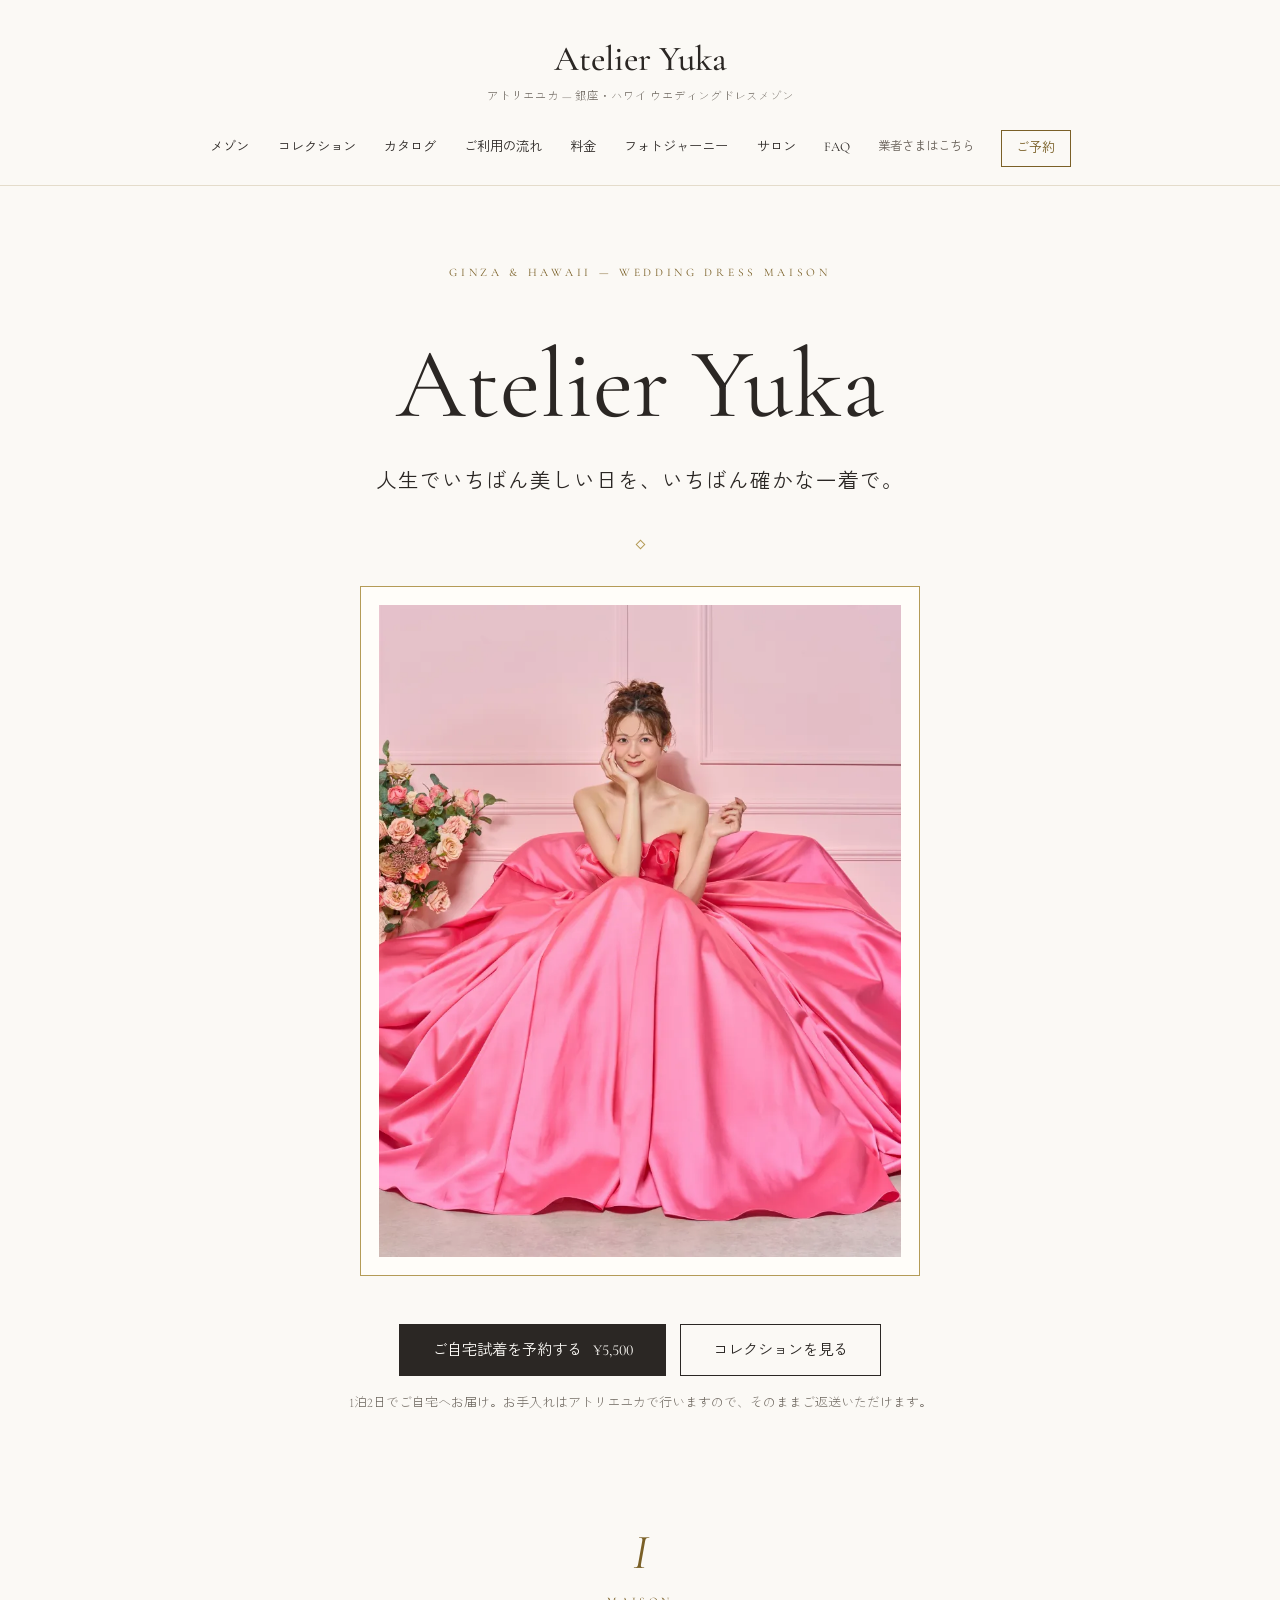
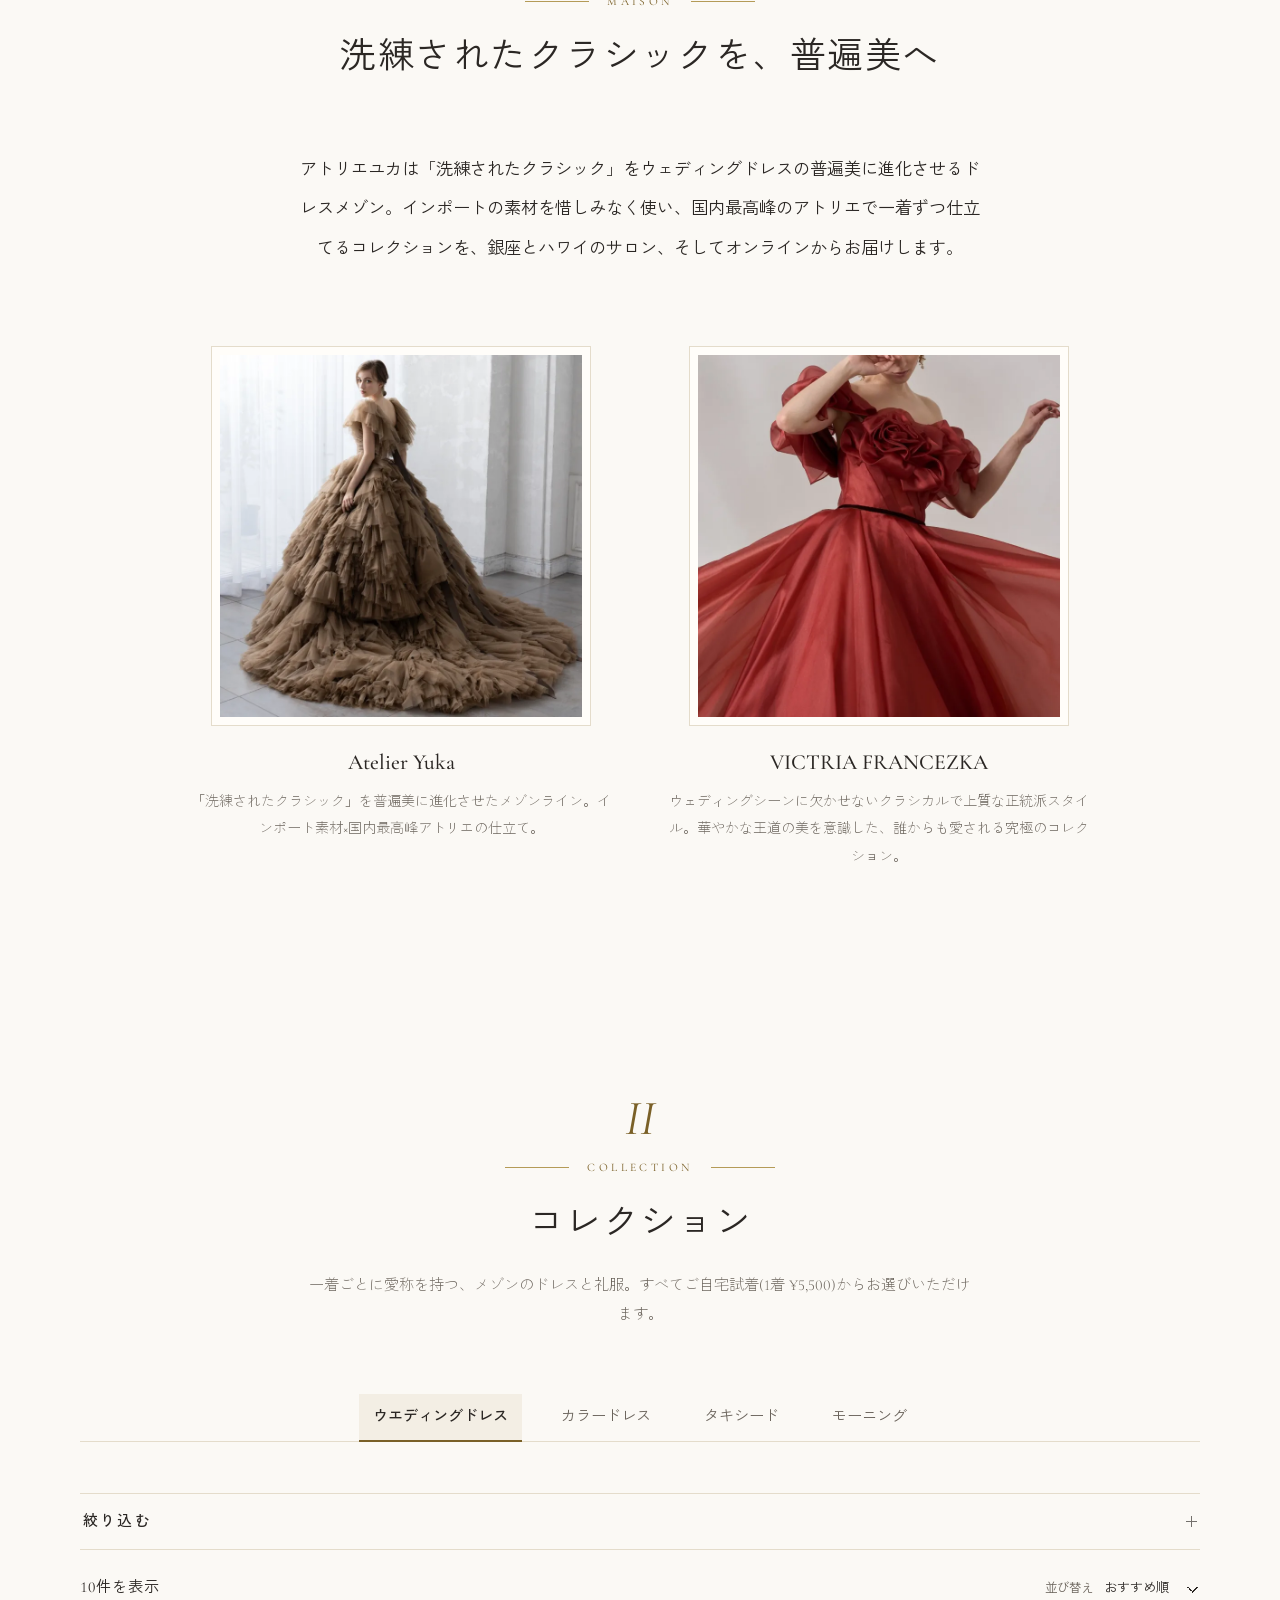
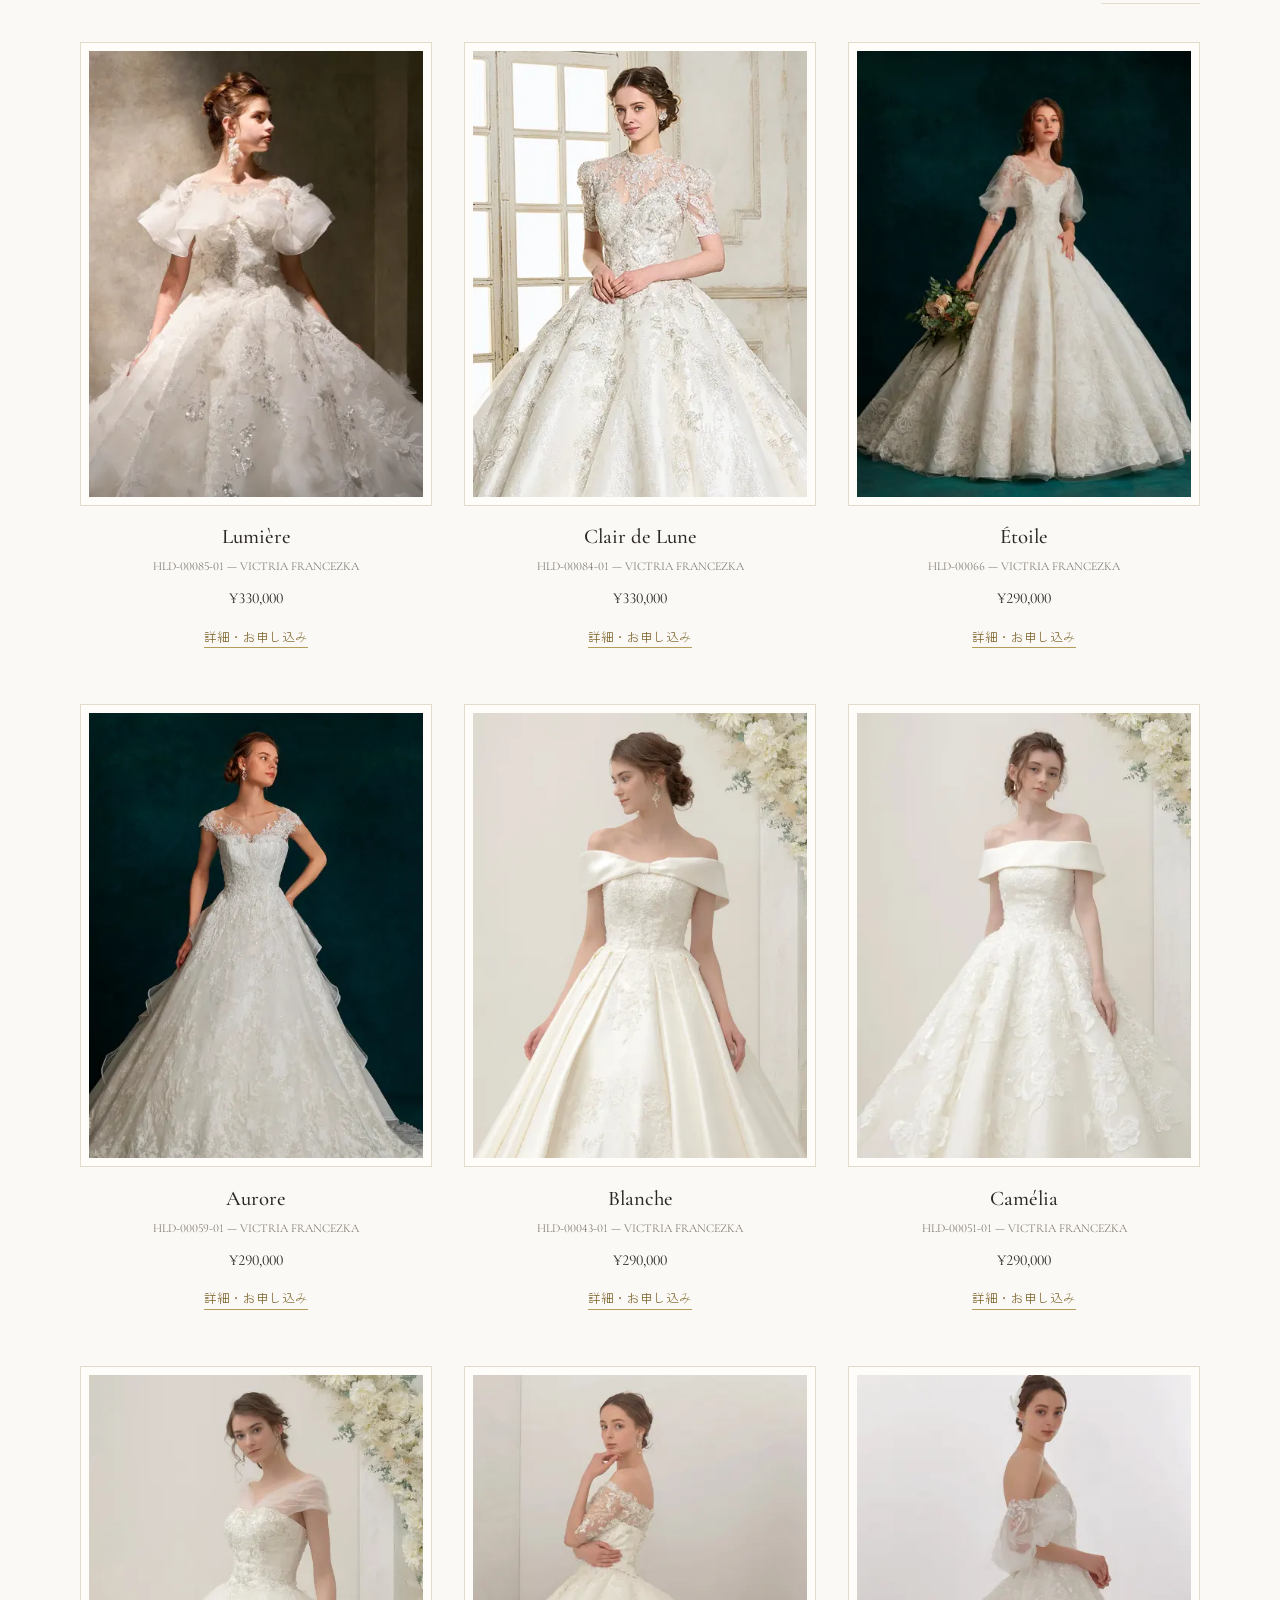
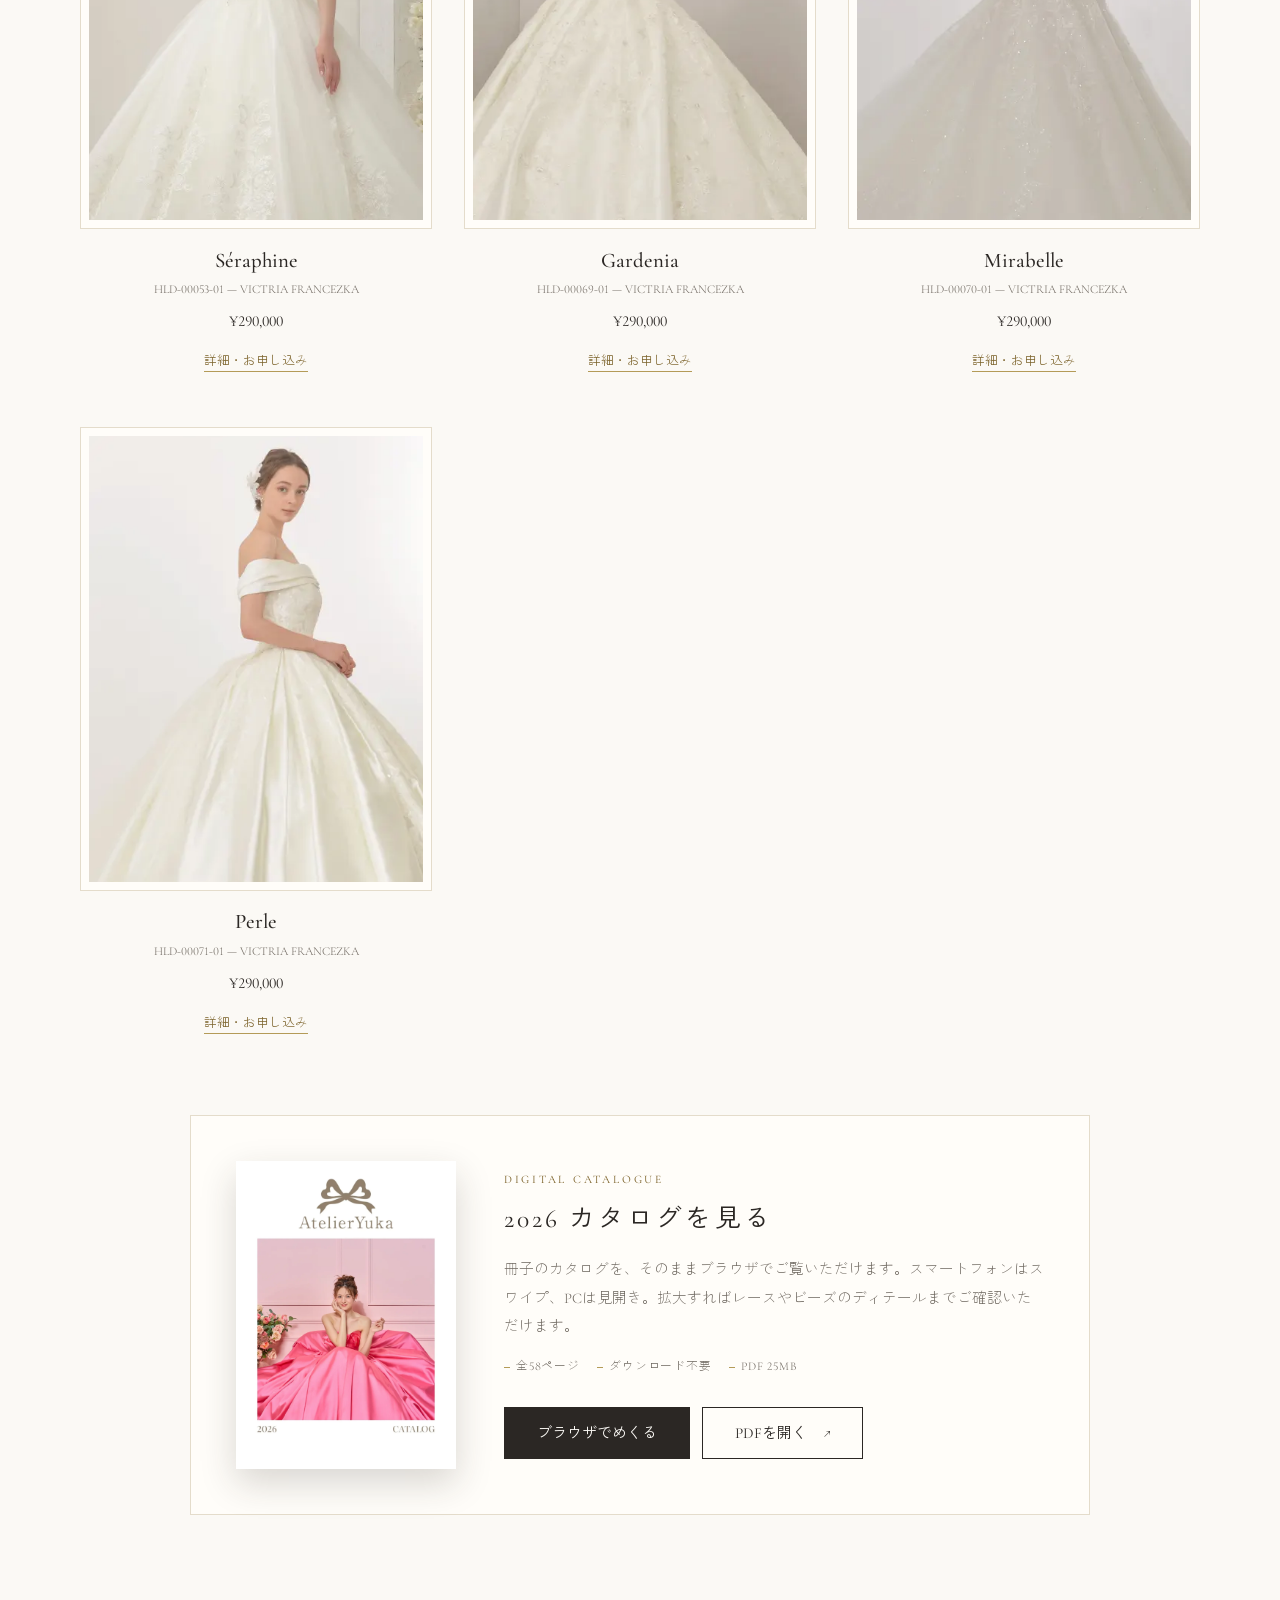
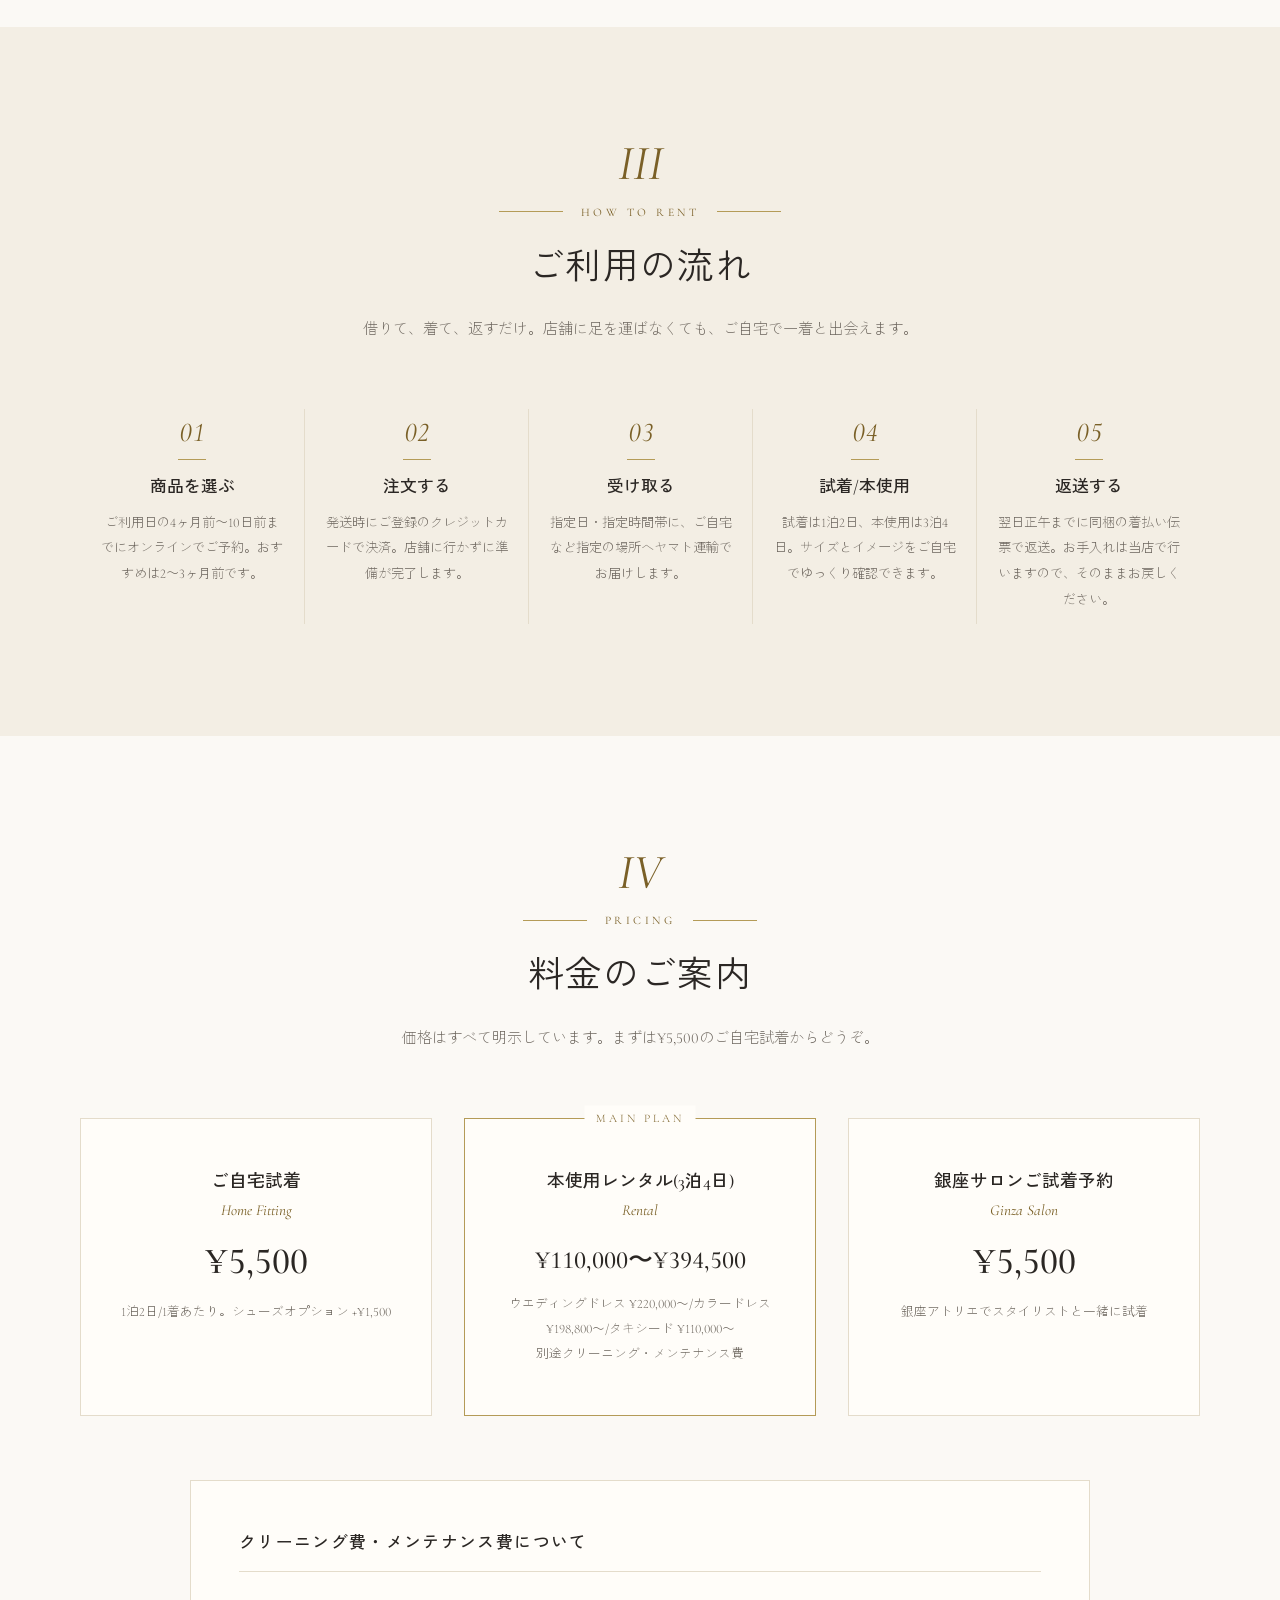
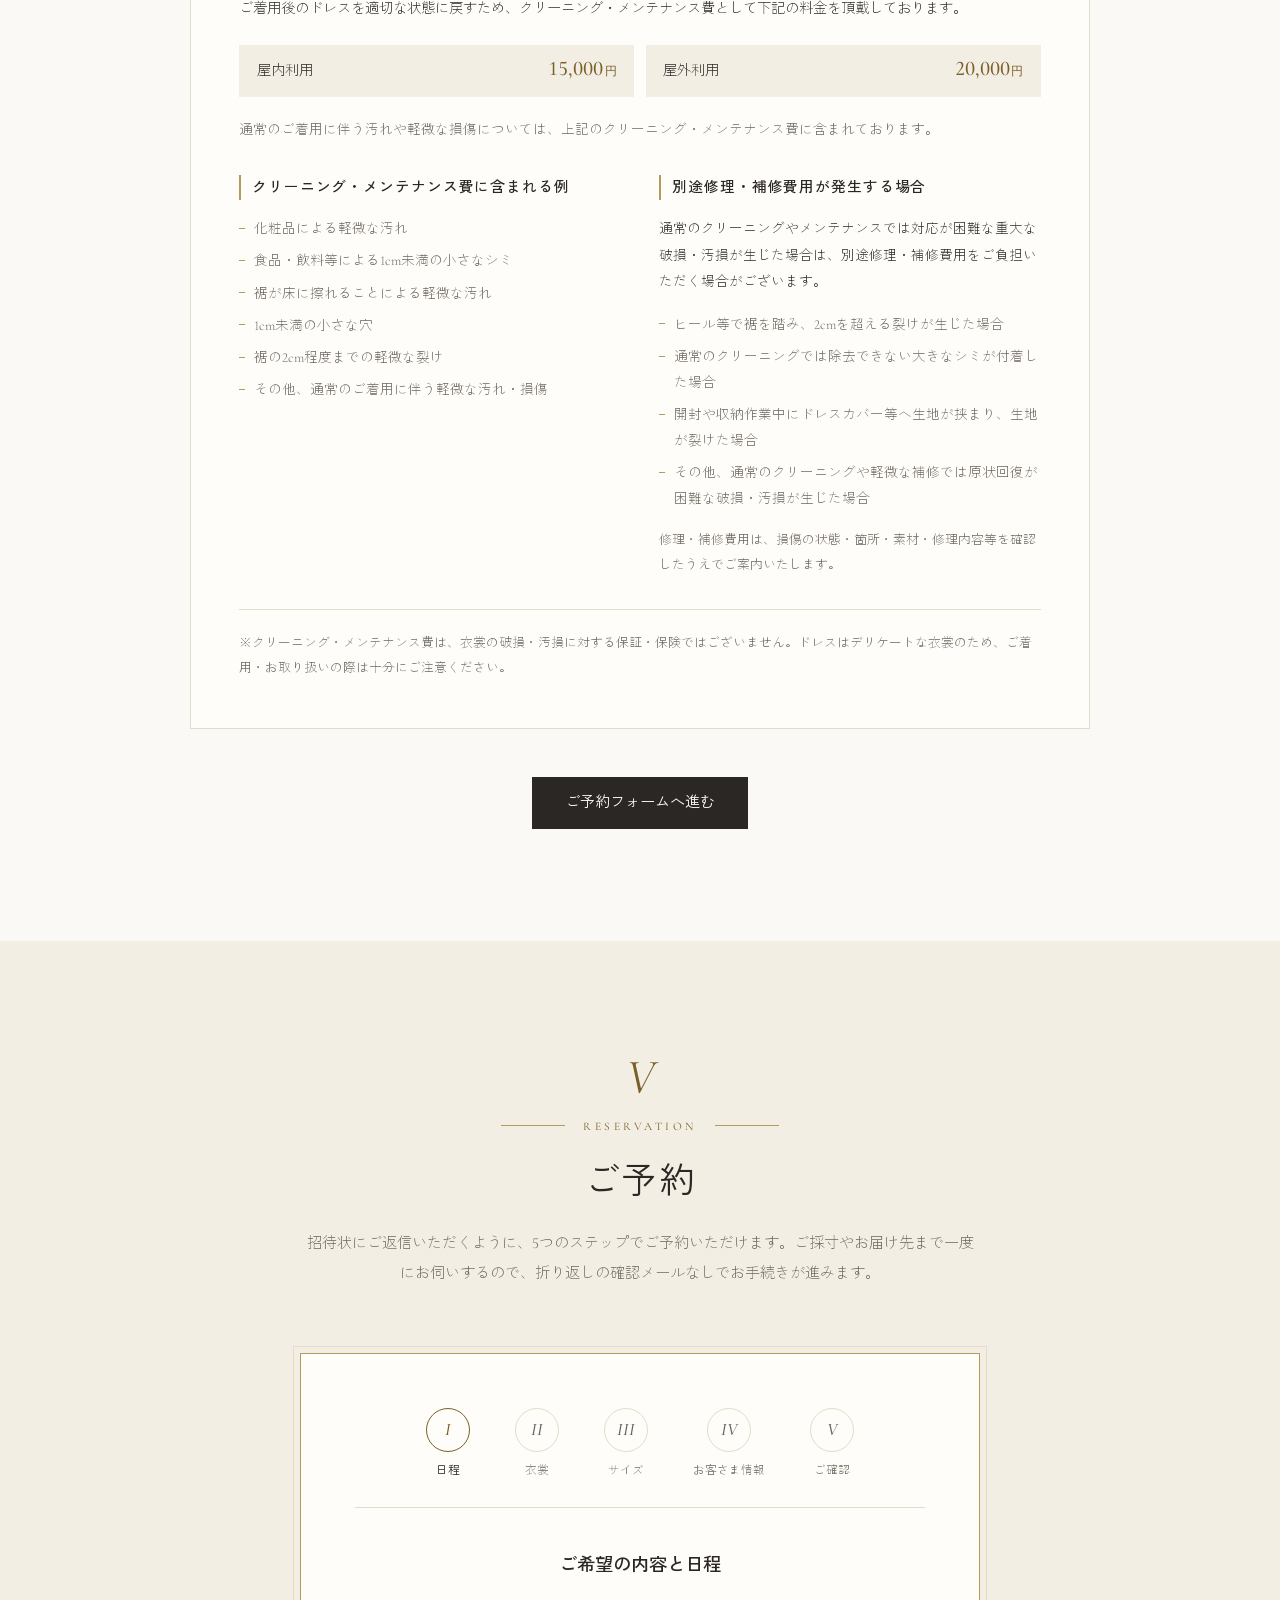
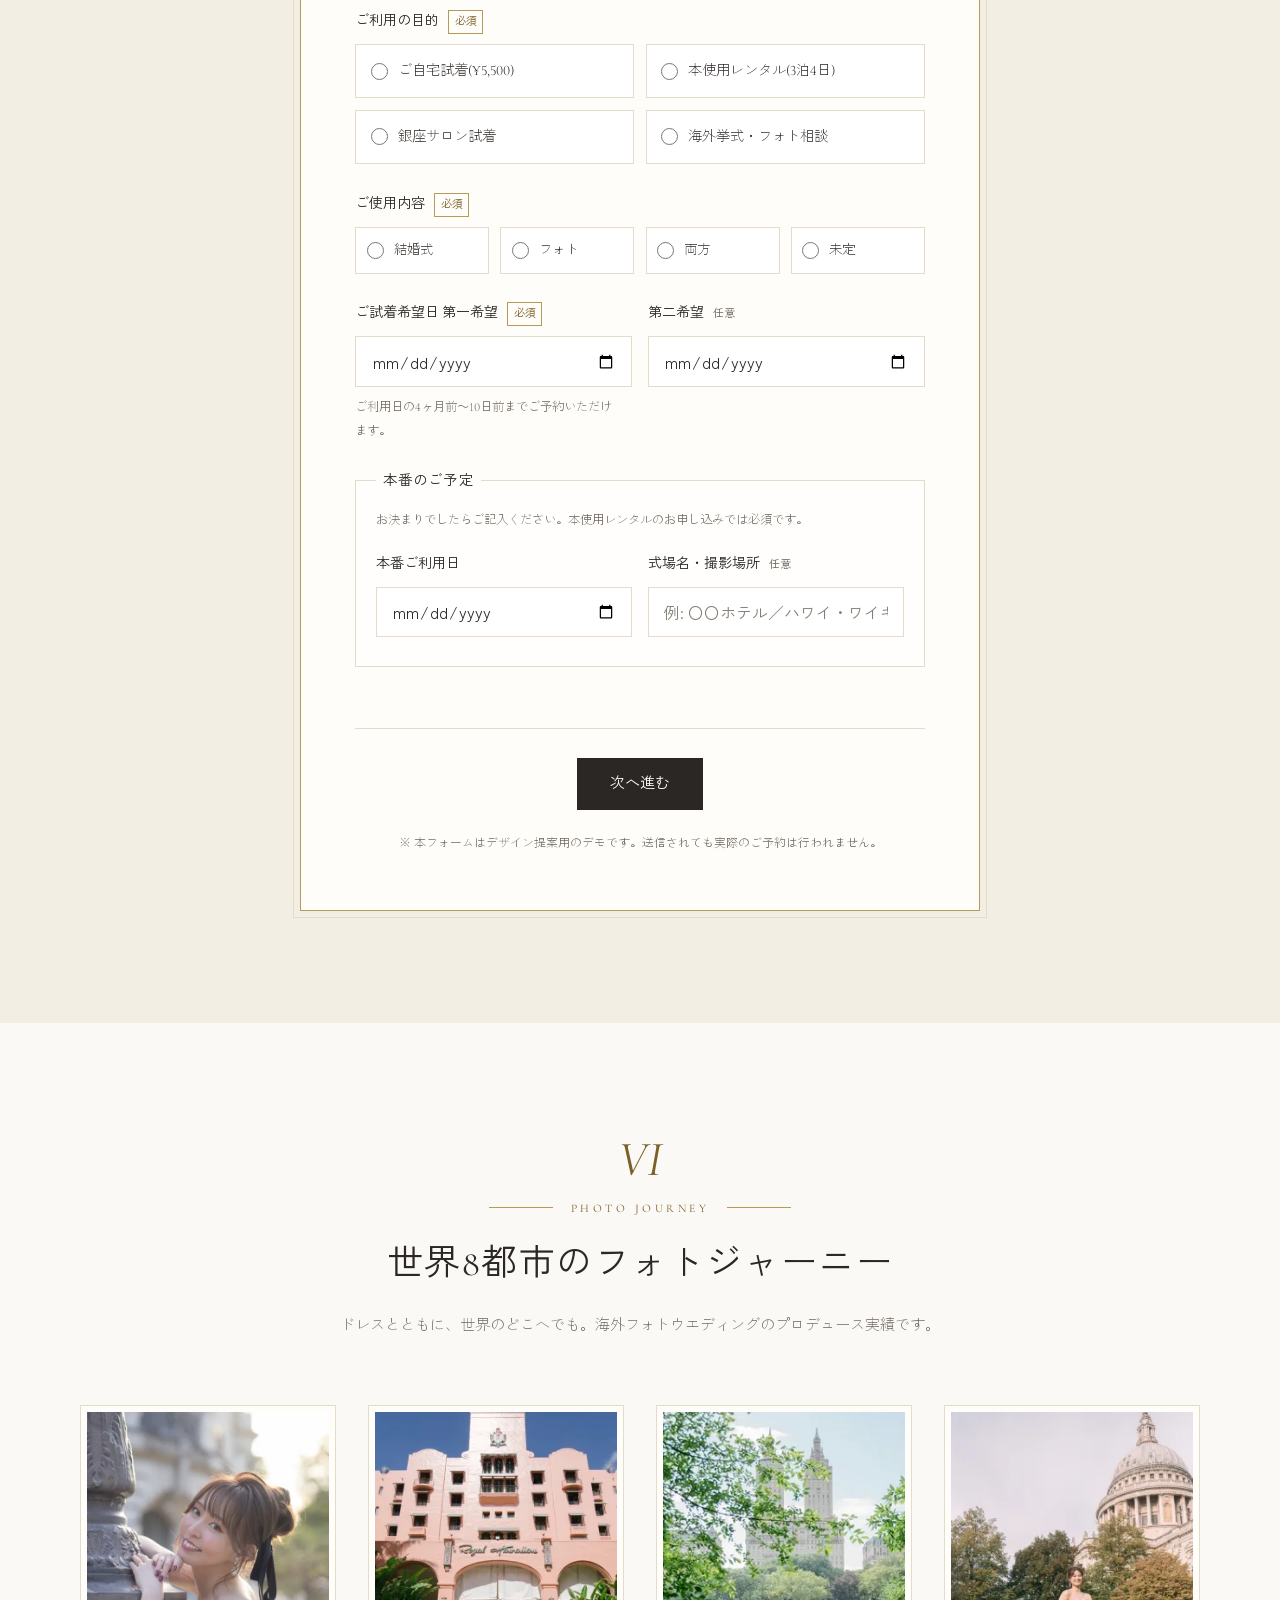
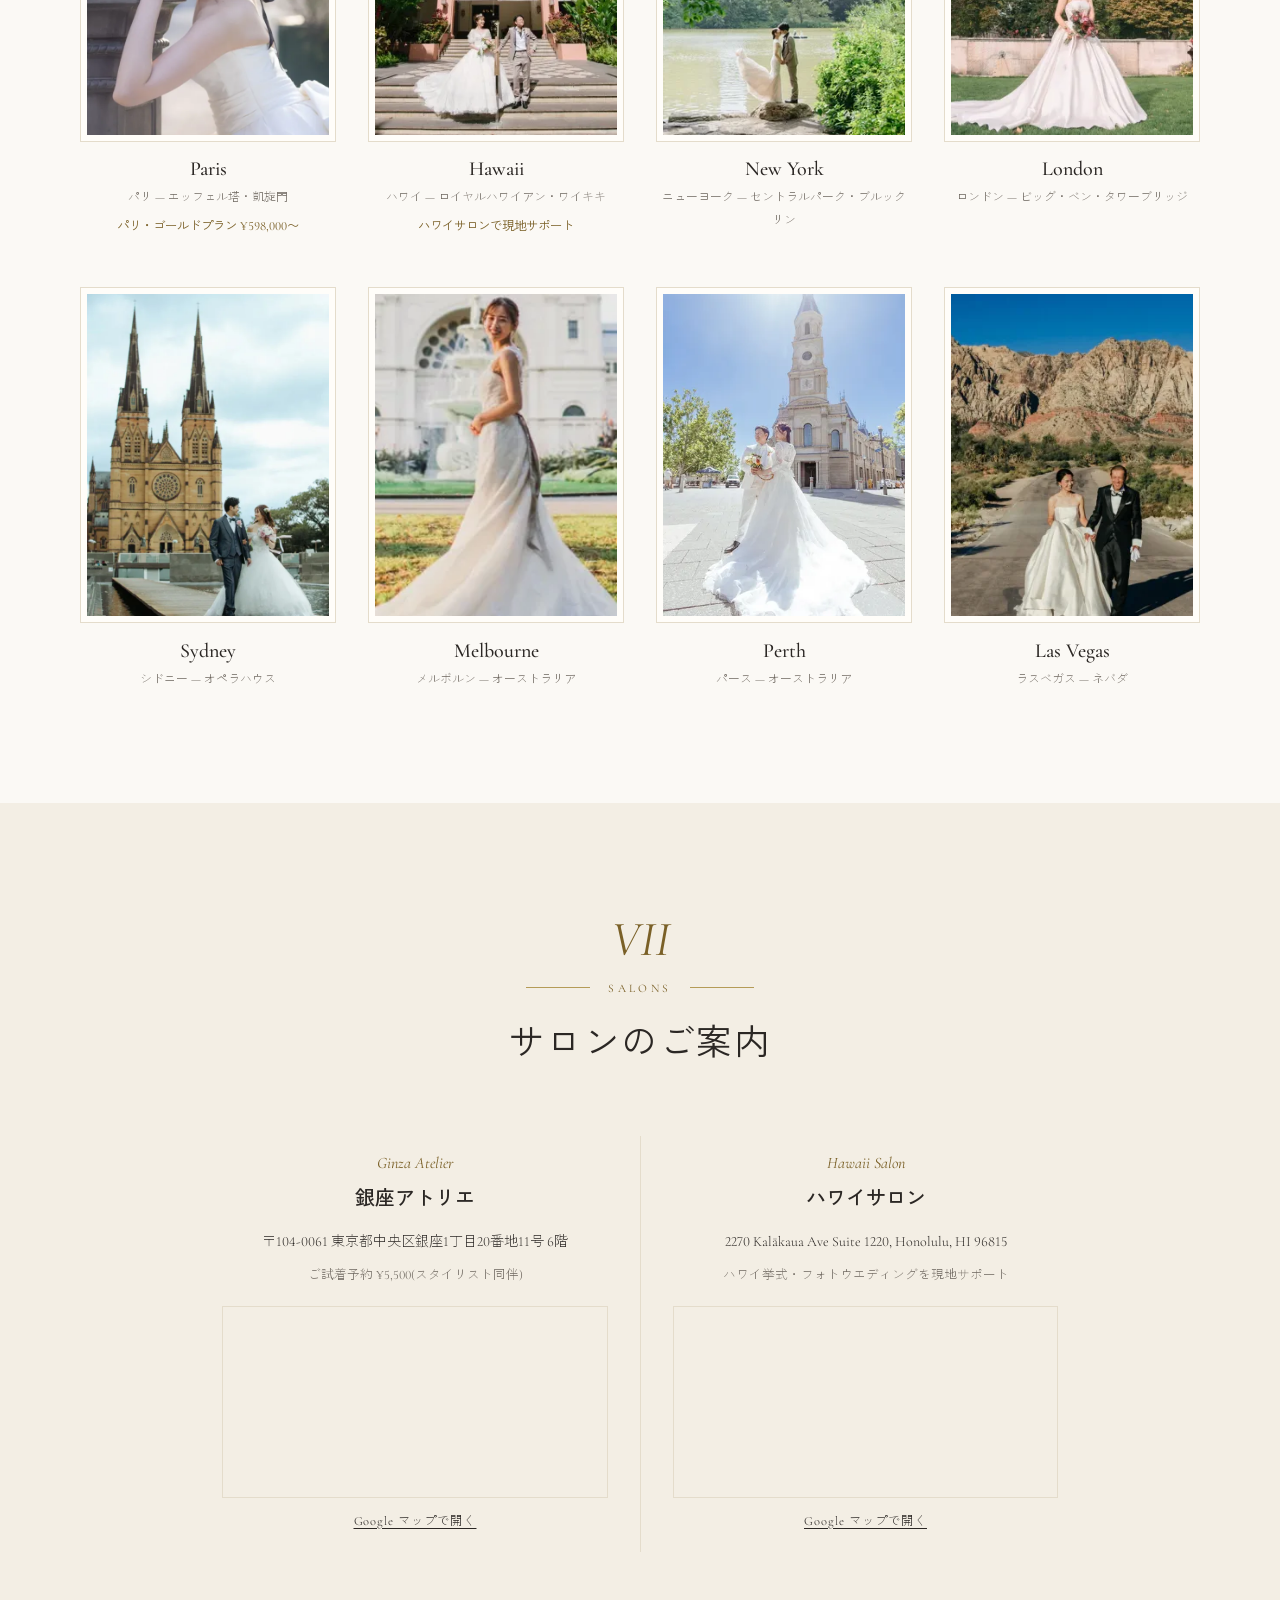
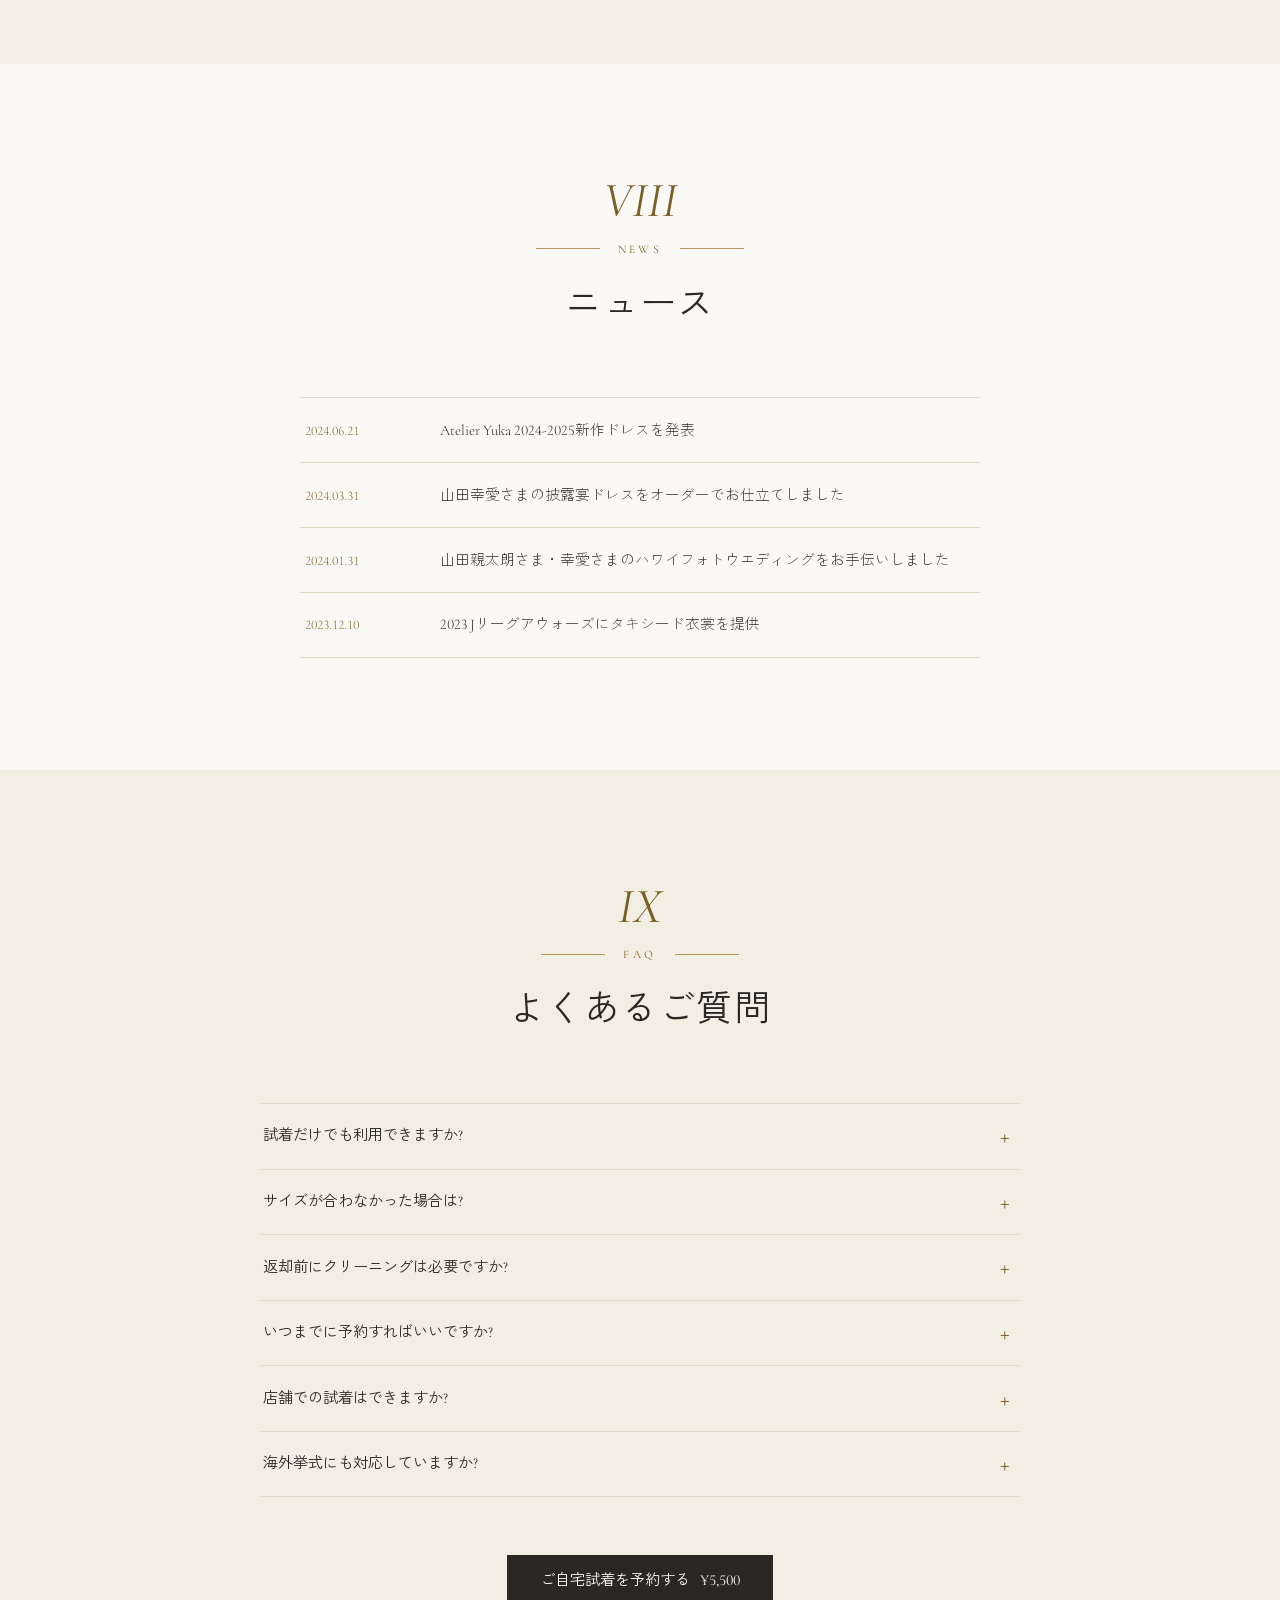
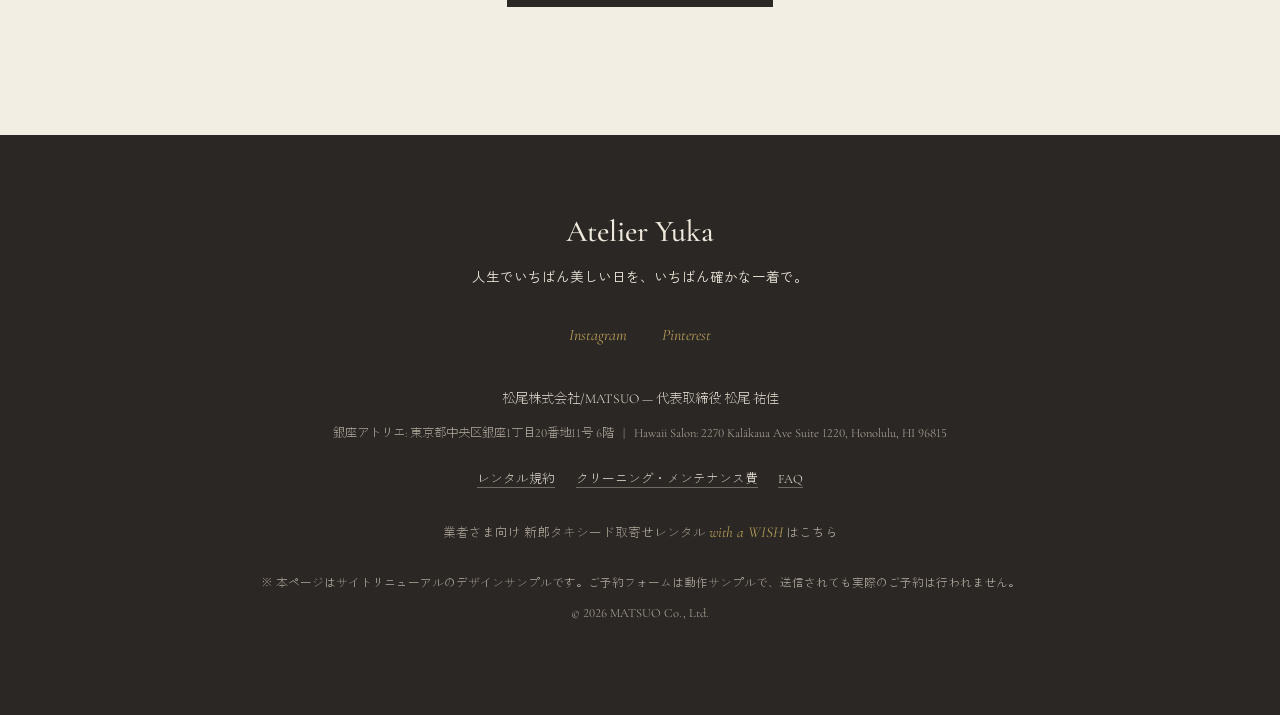
==== commit ca3439b4: "fix: 共有前に社内の案名表記を外し、リンクプレビューを整える LINE グループ（先方の社長を含む）でサイトを共有するにあたっての整理。  - 「A案 Timeless Classic」「A案 デ" ====
--- a/index.html
+++ b/index.html
@@ -3,7 +3,7 @@
 <head>
 <meta charset="utf-8">
 <meta name="viewport" content="width=device-width, initial-scale=1">
-<title>Atelier Yuka — アトリエユカ | 銀座のウエディングドレスメゾン(A案 Timeless Classic)</title>
+<title>Atelier Yuka — アトリエユカ | 銀座のウエディングドレスメゾン</title>
 <meta name="description" content="銀座とハワイのウエディングドレスメゾン、アトリエユカ。ご自宅試着¥5,500から。インポート素材×国内最高峰アトリエの一着をオンラインでレンタル。">
 <meta name="theme-color" content="#FBF9F5">
 <!-- 提案用の限定公開ページのため、検索エンジンには載せない -->
@@ -1385,7 +1385,7 @@
     <p class="footer-address">銀座アトリエ: 東京都中央区銀座1丁目20番地11号 6階 <span class="footer-sep" aria-hidden="true">|</span> <span translate="no">Hawaii Salon: 2270 Kalākaua Ave Suite 1220, Honolulu, HI 96815</span></p>
     <ul class="footer-links"><li><a href="terms.html">レンタル規約</a></li><li><a href="#care">クリーニング・メンテナンス費</a></li><li><a href="#faq">FAQ</a></li></ul>
     <p class="footer-partner">業者さま向け 新郎タキシード取寄せレンタル <a href="withawish/" translate="no">with a WISH</a> はこちら</p>
-    <p class="footer-note">※ 本ページはサイトリプレイス提案「A案 Timeless Classic」のデザインデモです。ご予約フォームは動作サンプルで、送信されても実際のご予約は行われません。<br><a href="archive/index.html">4案の比較ページ（検討時のアーカイブ）</a></p>
+    <p class="footer-note">※ 本ページはサイトリニューアルのデザインサンプルです。ご予約フォームは動作サンプルで、送信されても実際のご予約は行われません。</p>
     <p class="footer-copy" translate="no">© 2026 MATSUO Co., Ltd.</p>
   </div>
 </footer>
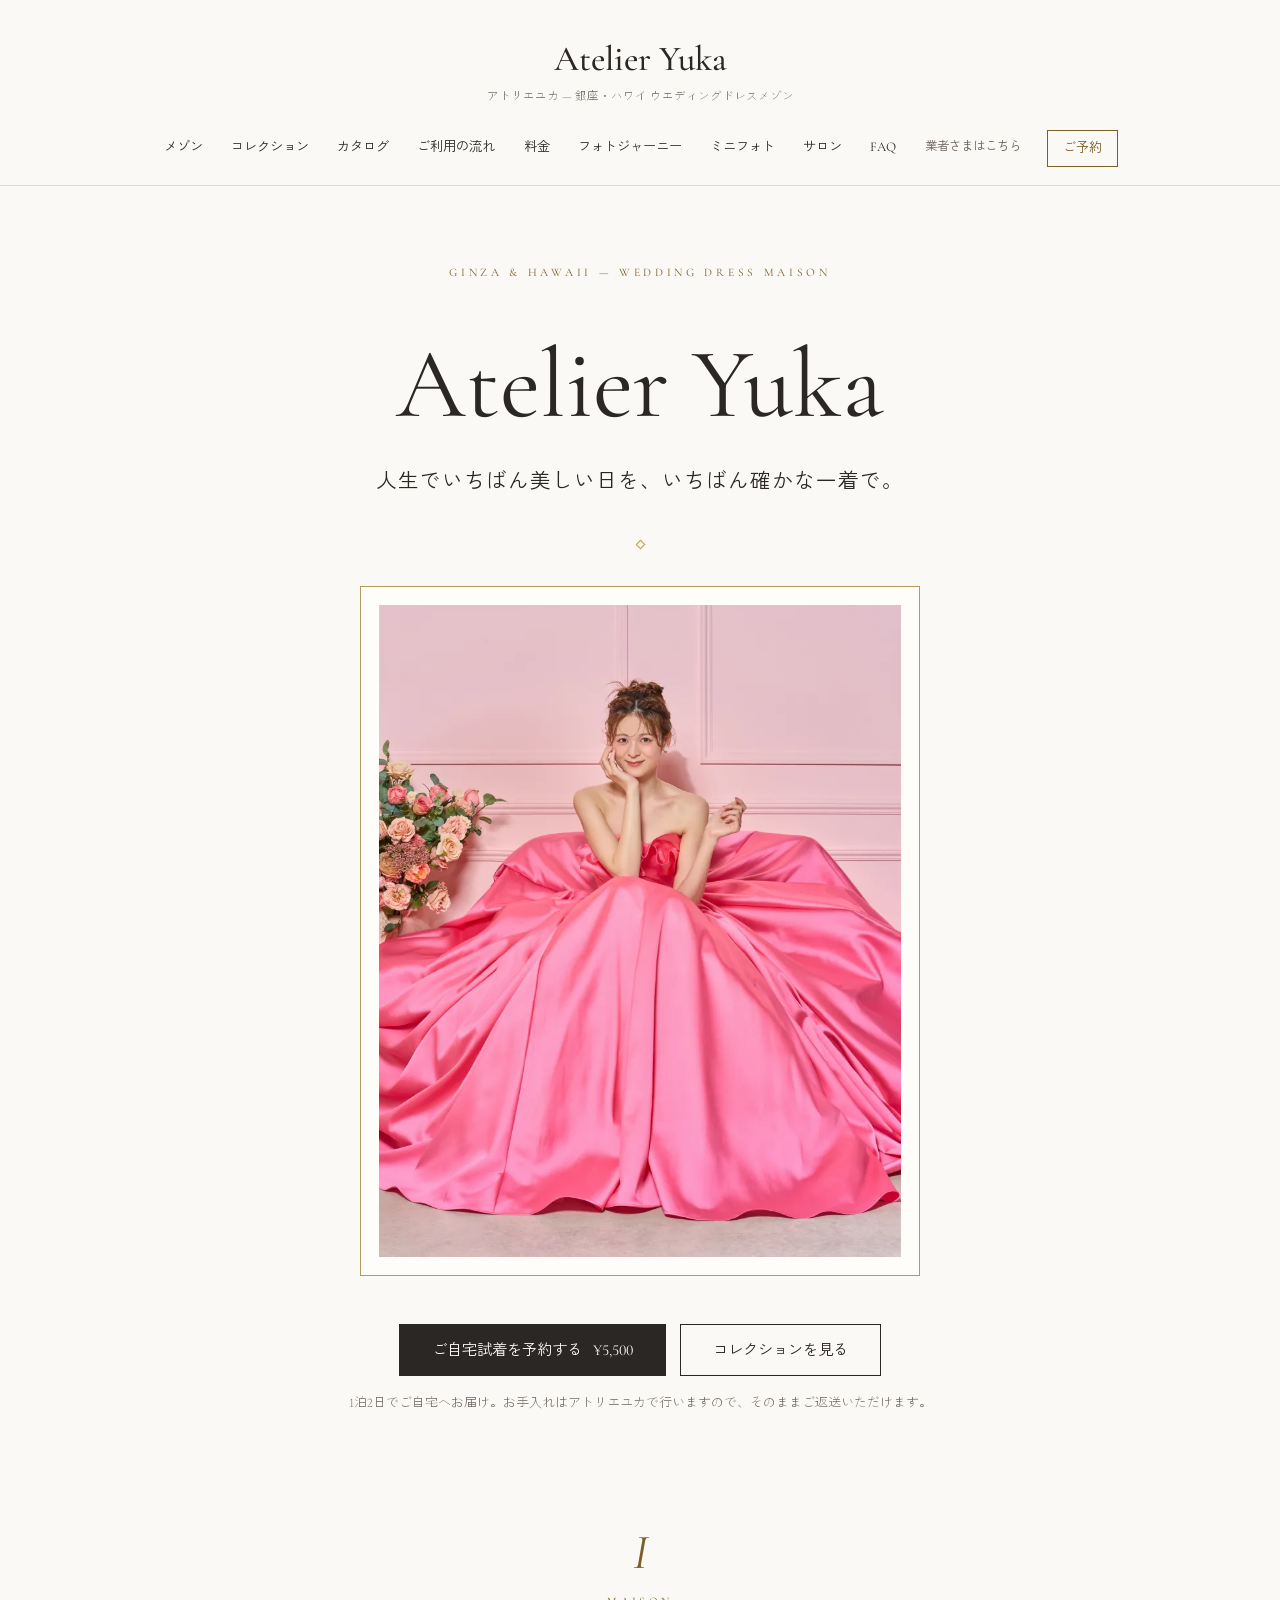
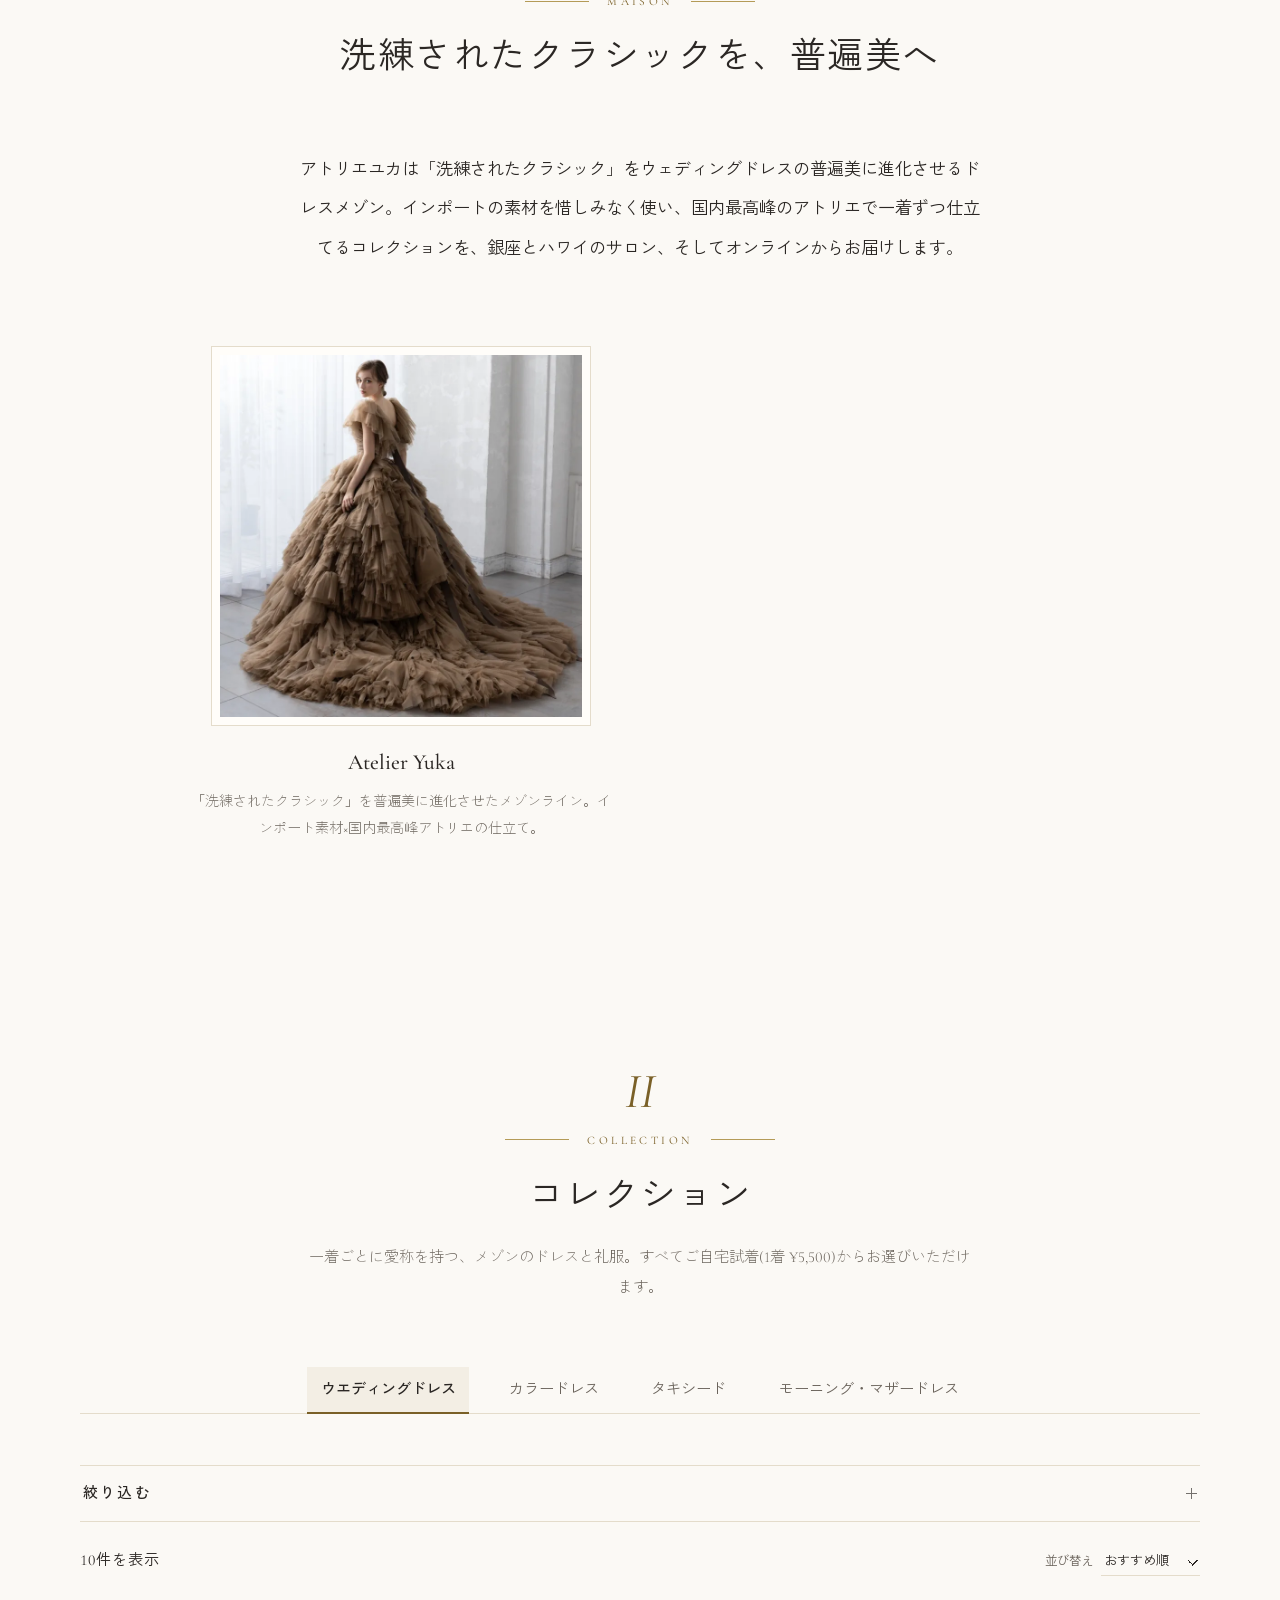
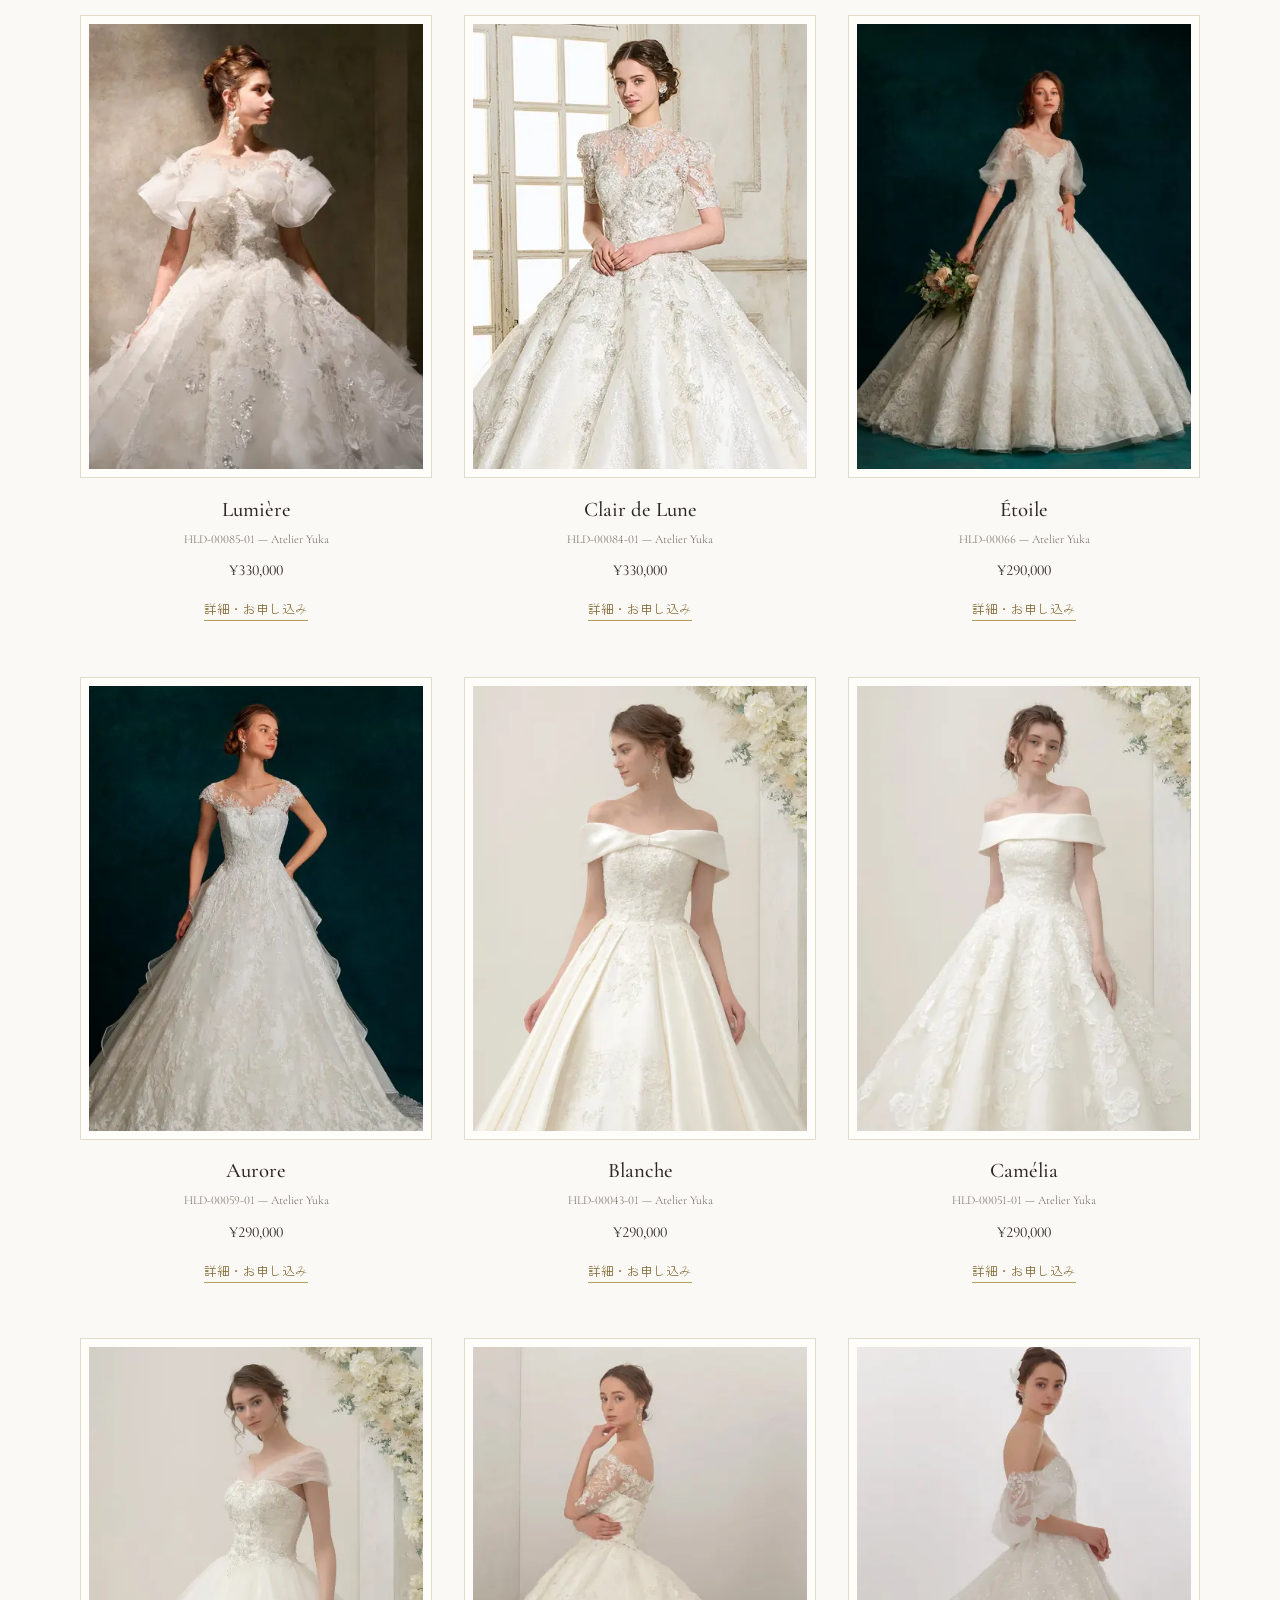
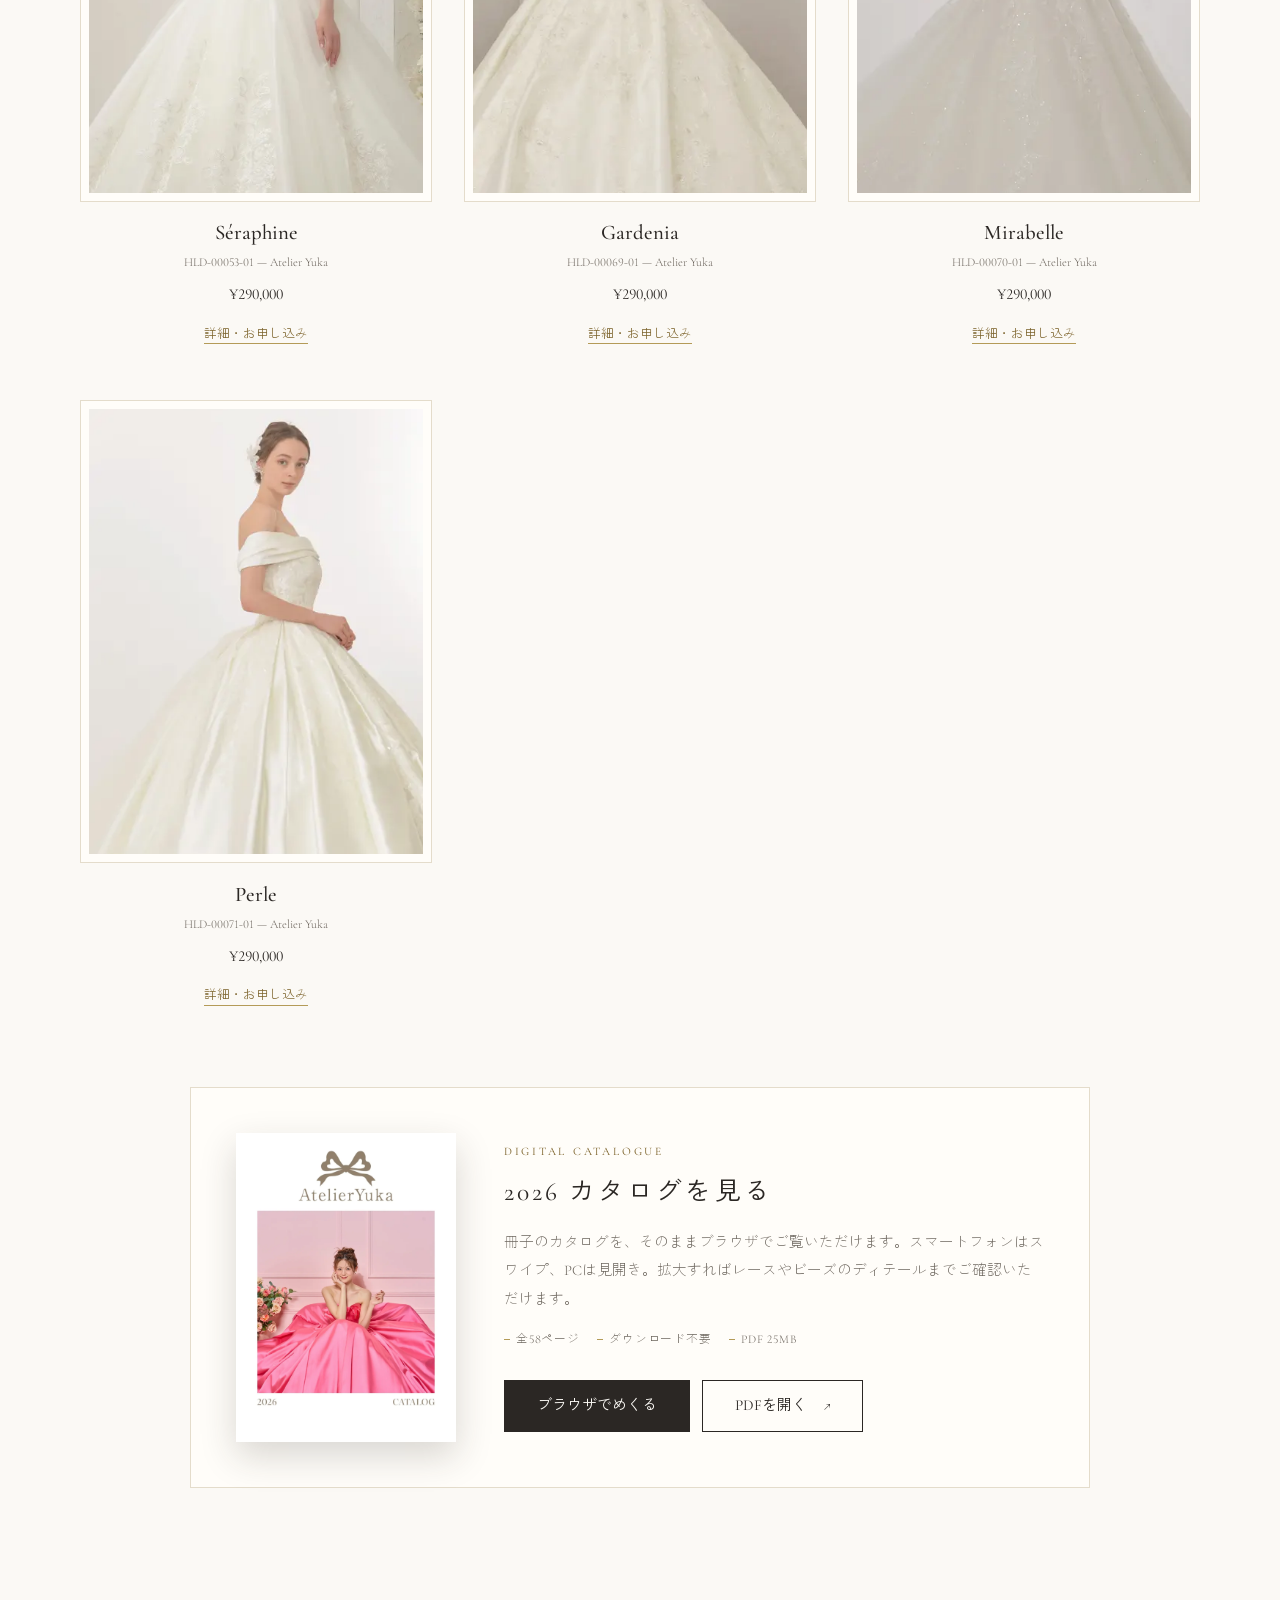
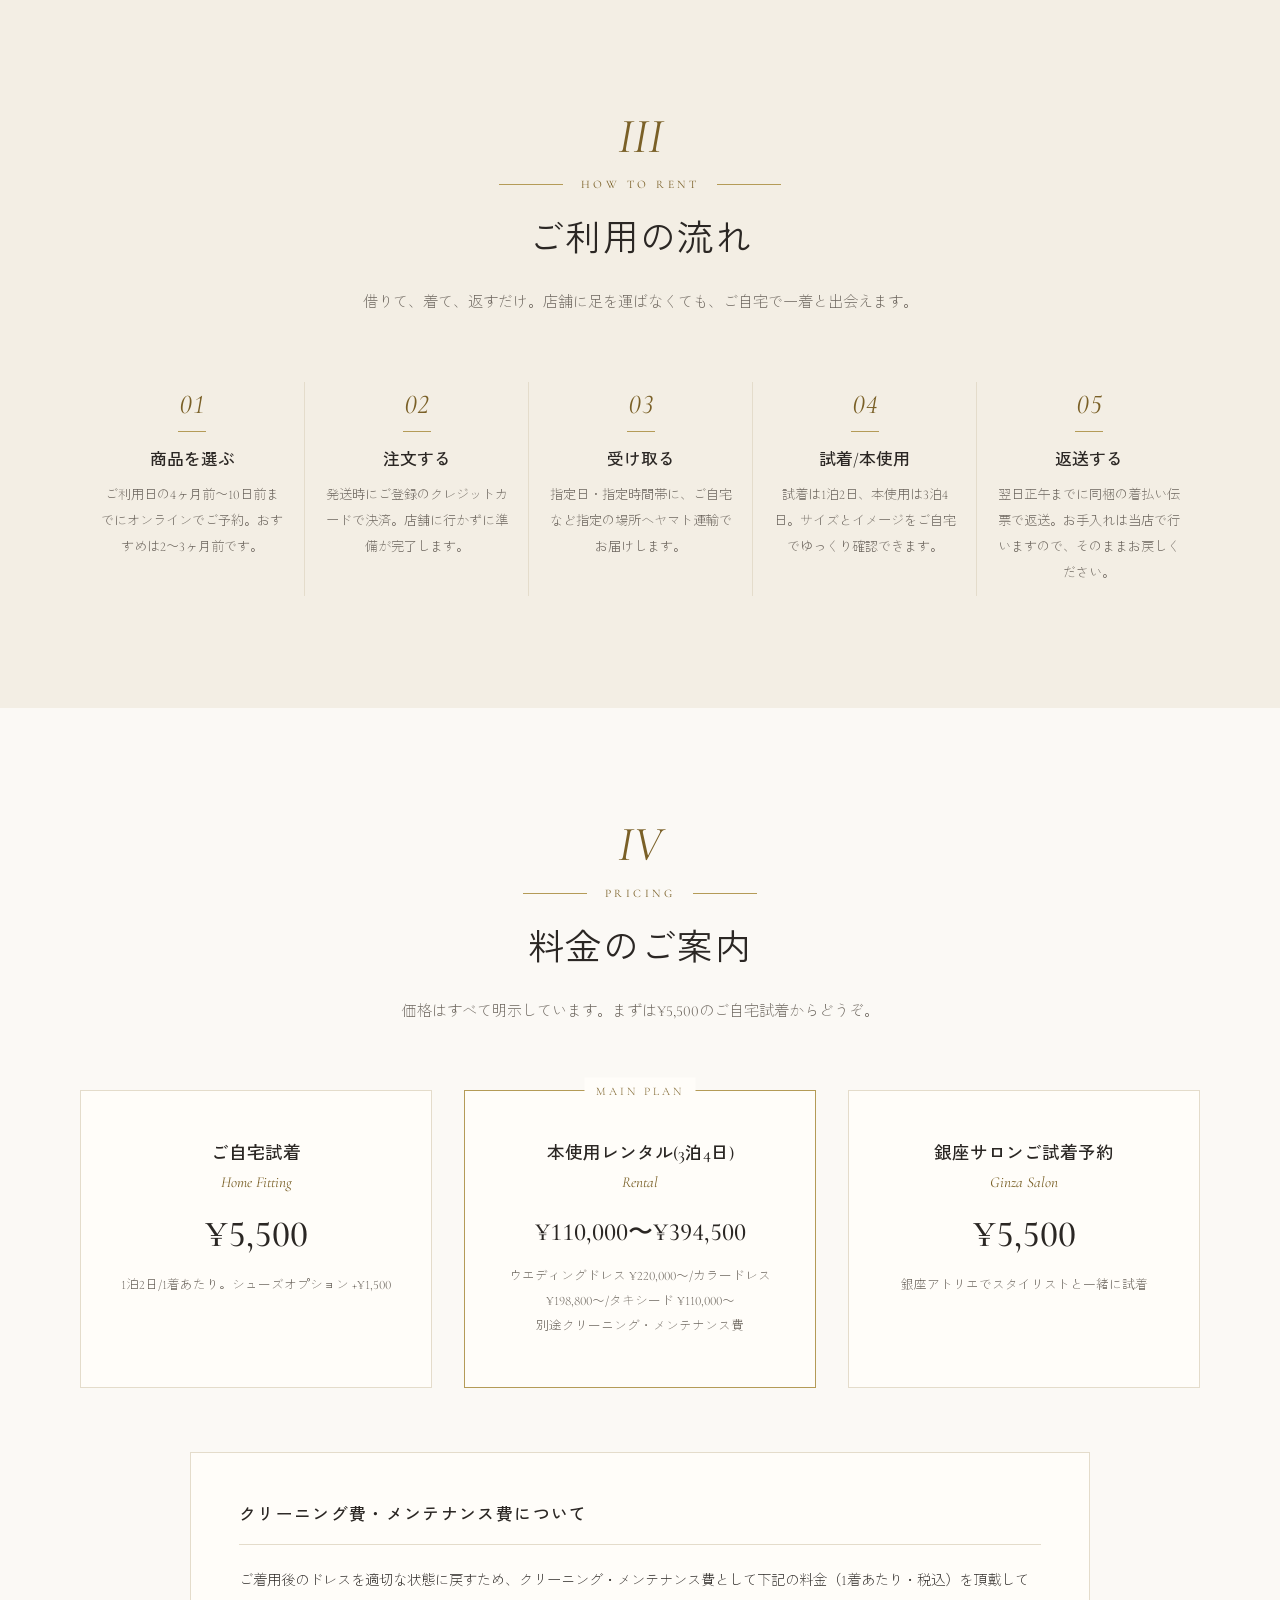
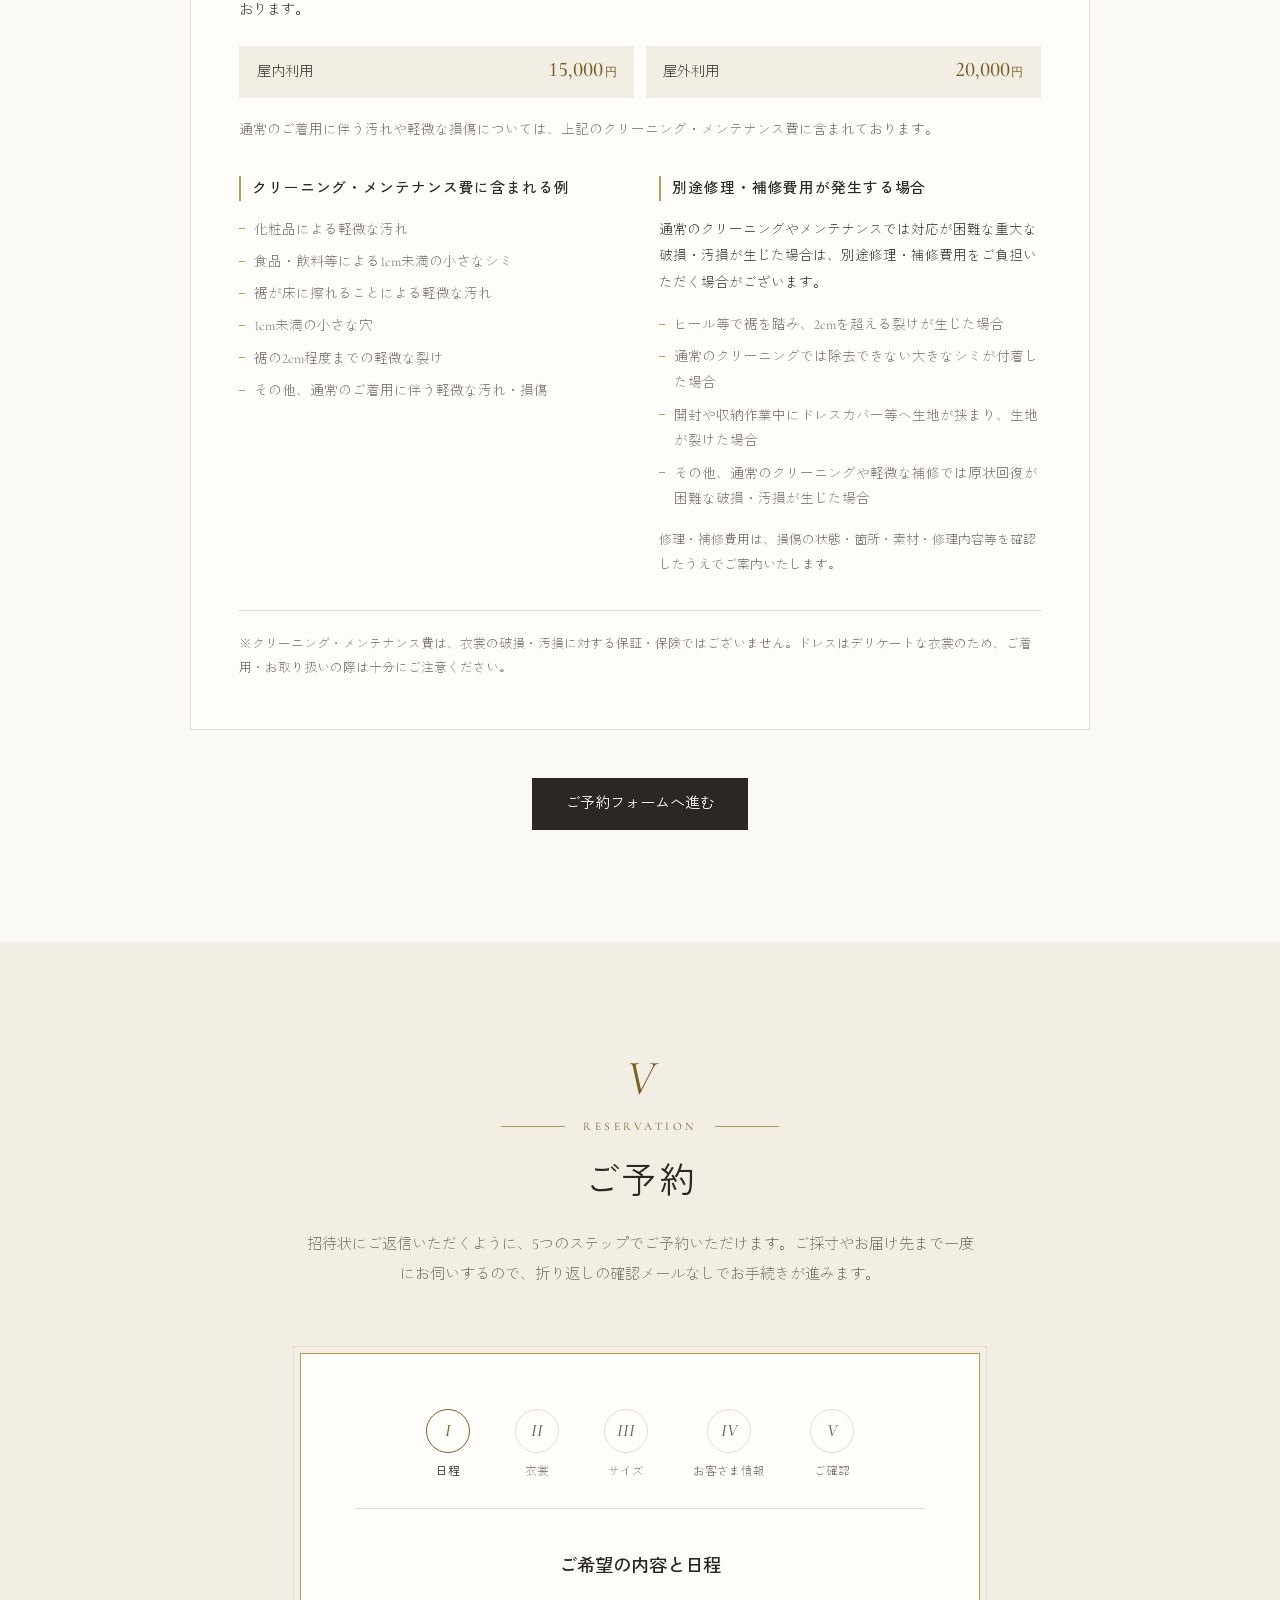
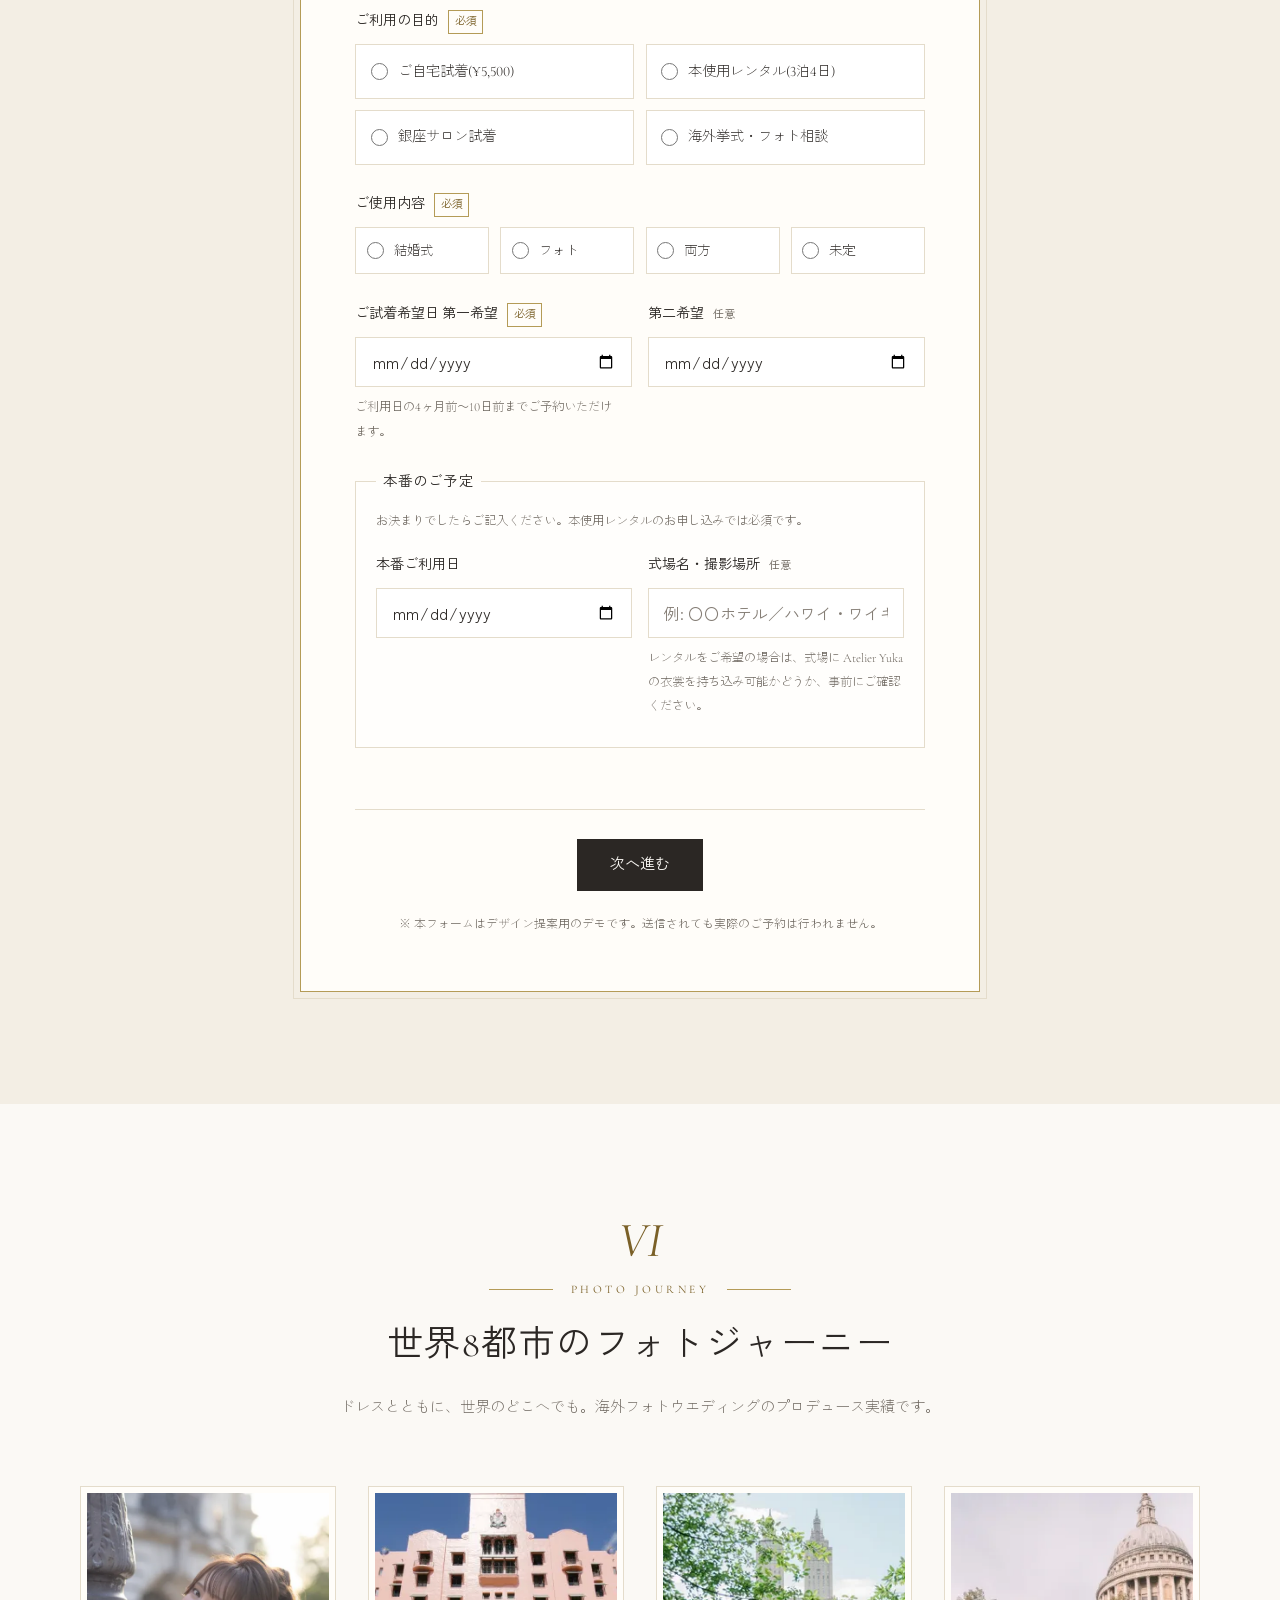
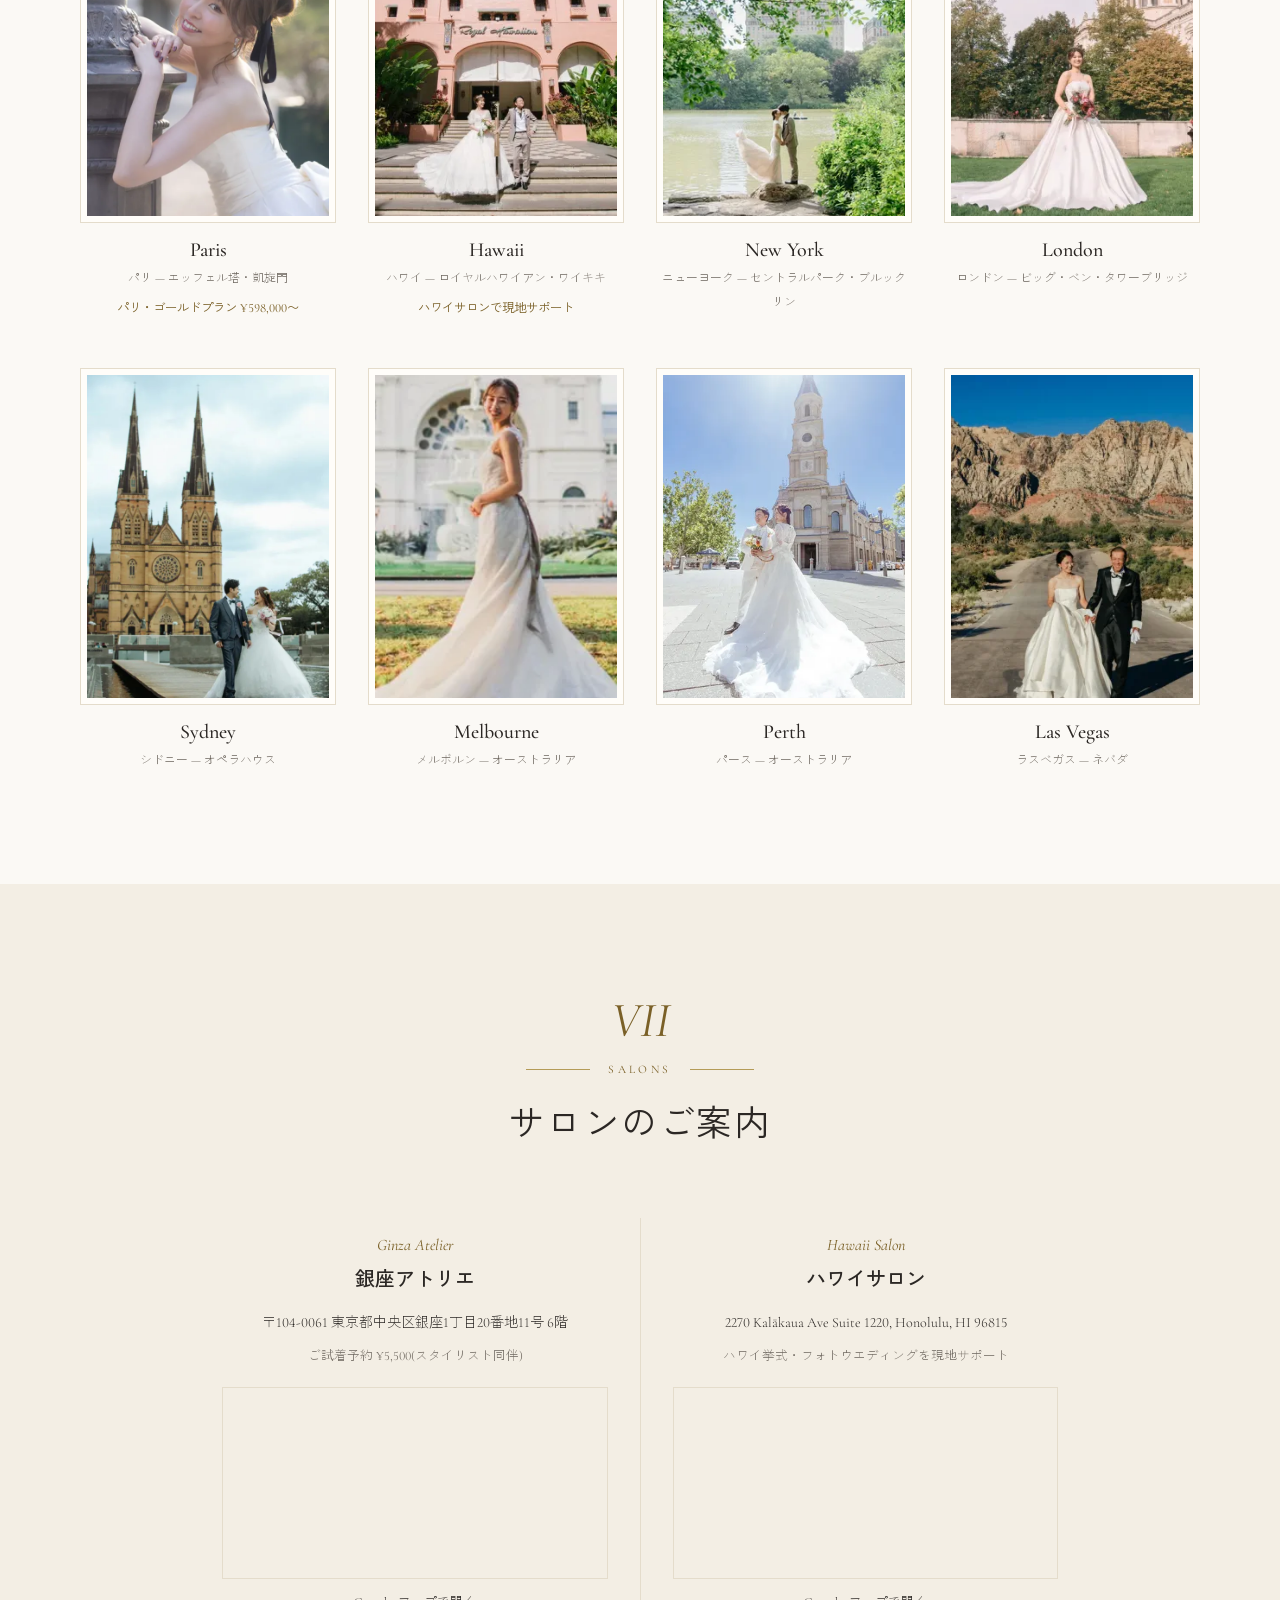
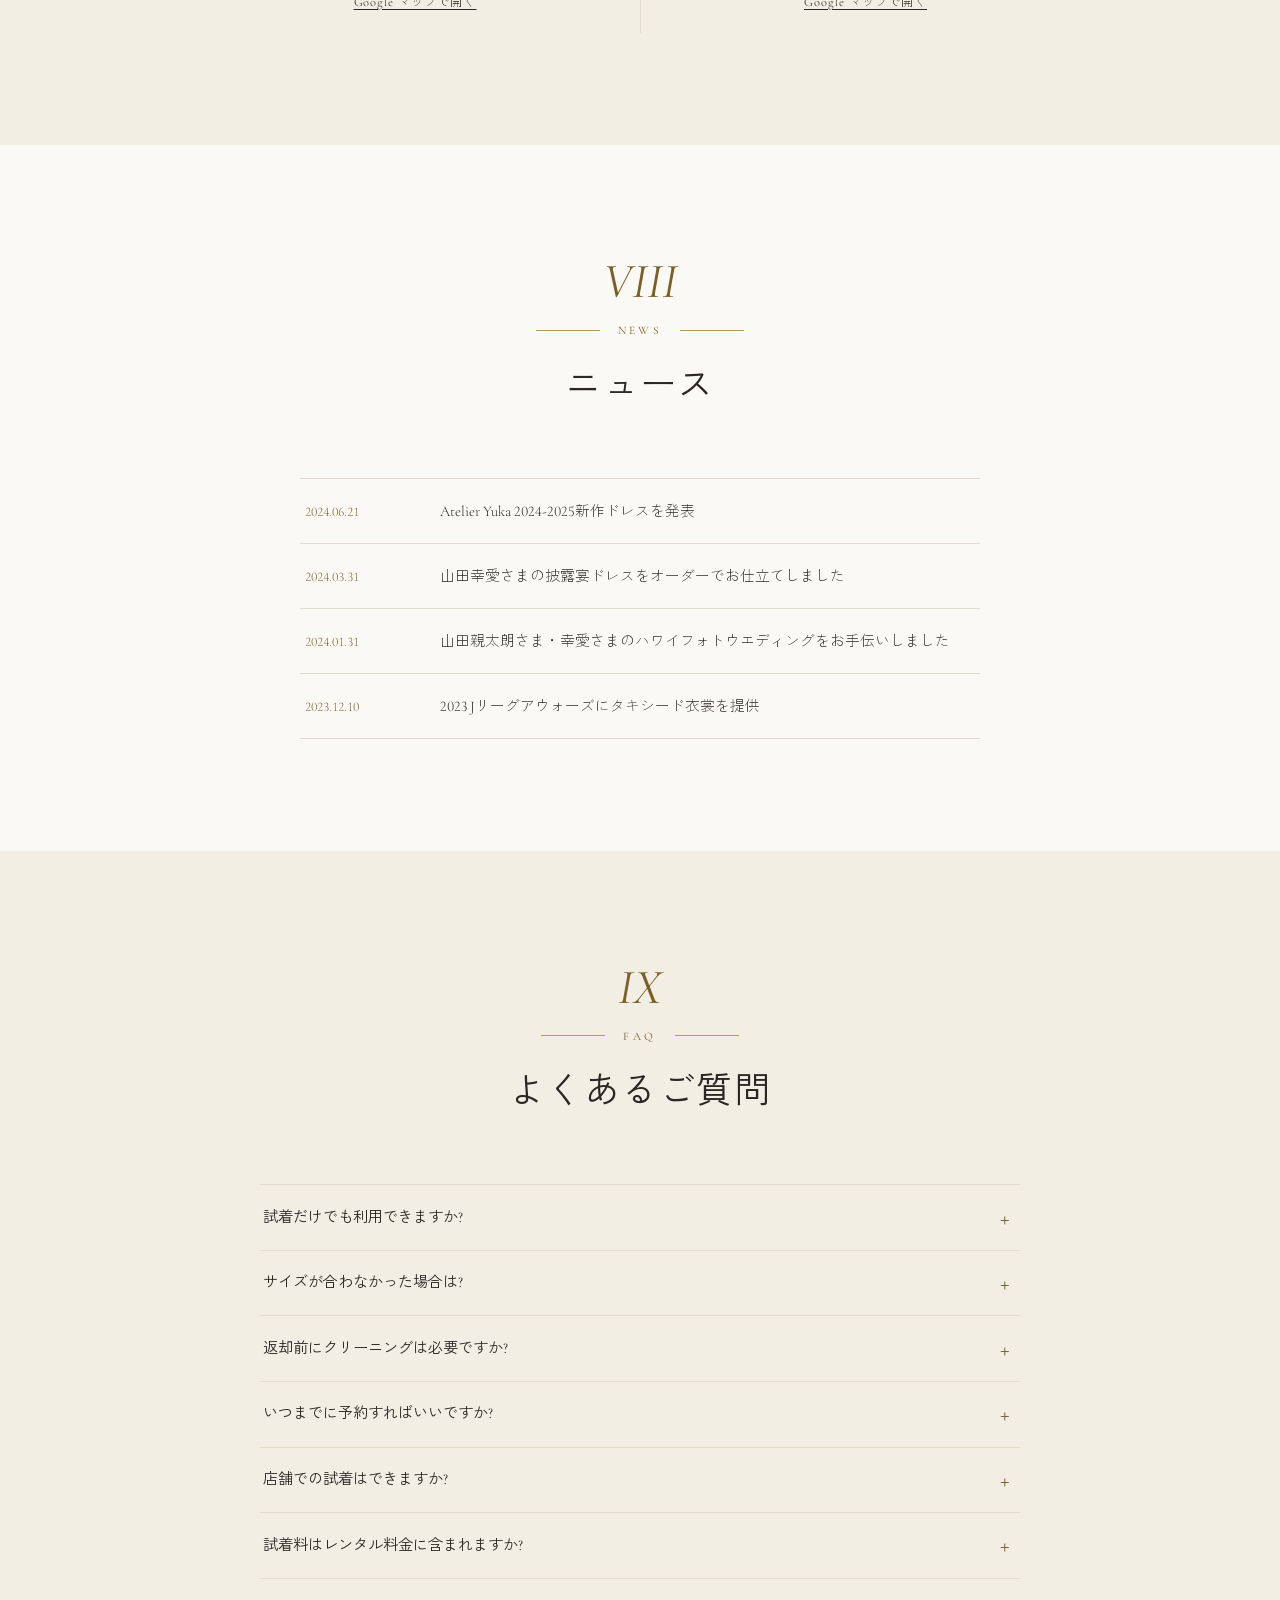
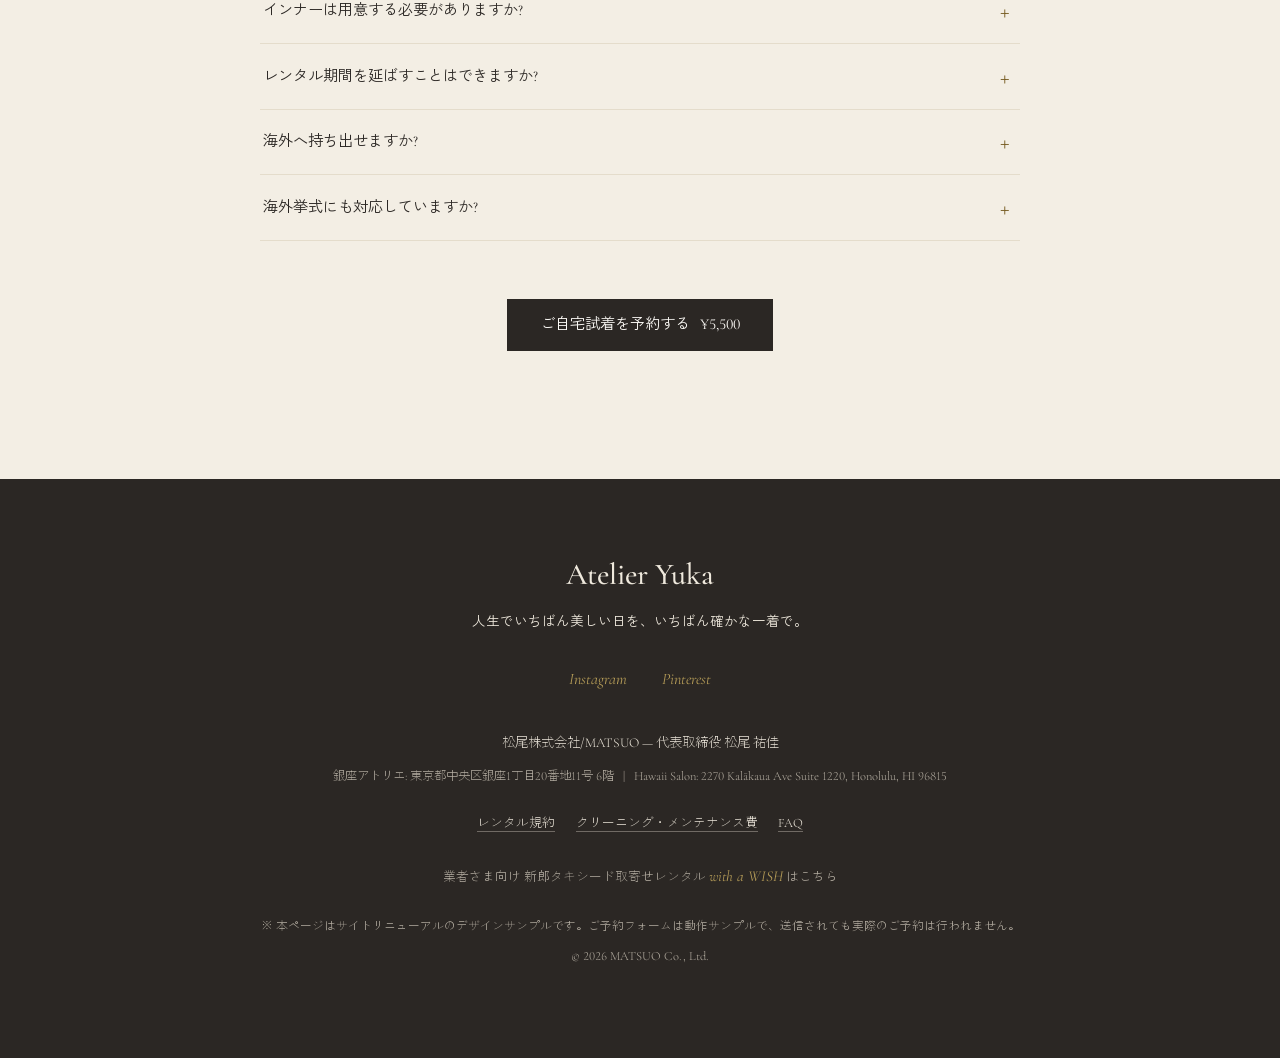
==== commit 7028ed6a: "feat: 先方回答（2026-09-18）を反映。with a WISH カタログ差し替え、ミニフォト、FAQ ほか with a WISH カタログ - 先方共有の印刷用PDF（5.5GB・50ペ" ====
--- a/index.html
+++ b/index.html
@@ -50,6 +50,7 @@
       <li><a href="#flow">ご利用の流れ</a></li>
       <li><a href="#pricing">料金</a></li>
       <li><a href="#journey">フォトジャーニー</a></li>
+      <li><a href="mini-photo.html">ミニフォト</a></li>
       <li><a href="#salon">サロン</a></li>
       <li><a href="#faq">FAQ</a></li>
       <li><a class="nav-partner" href="withawish/">業者さまはこちら</a></li>
@@ -95,13 +96,6 @@
         <h3 class="line-name" translate="no">Atelier Yuka</h3>
         <p class="line-desc">「洗練されたクラシック」を普遍美に進化させたメゾンライン。インポート素材×国内最高峰アトリエの仕立て。</p>
       </article>
-      <article class="line reveal">
-        <figure class="line-frame">
-          <img src="assets/img/brand-02.webp" alt="VICTRIA FRANCEZKA ラインのドレスを纏う花嫁" width="540" height="540" loading="lazy">
-        </figure>
-        <h3 class="line-name" translate="no">VICTRIA FRANCEZKA</h3>
-        <p class="line-desc">ウェディングシーンに欠かせないクラシカルで上質な正統派スタイル。華やかな王道の美を意識した、誰からも愛される究極のコレクション。</p>
-      </article>
     </div>
   </section>
 
@@ -119,7 +113,7 @@
         <button type="button" role="tab" id="tab-wedding" aria-controls="panel-wedding" aria-selected="true">ウエディングドレス</button>
         <button type="button" role="tab" id="tab-color" aria-controls="panel-color" aria-selected="false" tabindex="-1">カラードレス</button>
         <button type="button" role="tab" id="tab-tuxedo" aria-controls="panel-tuxedo" aria-selected="false" tabindex="-1">タキシード</button>
-        <button type="button" role="tab" id="tab-morning" aria-controls="panel-morning" aria-selected="false" tabindex="-1">モーニング</button>
+        <button type="button" role="tab" id="tab-morning" aria-controls="panel-morning" aria-selected="false" tabindex="-1">モーニング・マザードレス</button>
       </div>
 
       <div class="tabpanel" role="tabpanel" id="panel-wedding" aria-labelledby="tab-wedding" tabindex="0">
@@ -174,7 +168,7 @@
 
         <ul class="product-grid" data-grid>
           <li class="product"
-              data-name="Lumière" data-code="HLD-00085-01" data-price="330000" data-color="ivory" data-silhouette="プリンセス" data-line="VICTRIA FRANCEZKA">
+              data-name="Lumière" data-code="HLD-00085-01" data-price="330000" data-color="ivory" data-silhouette="プリンセス" data-line="Atelier Yuka">
             <figure class="product-media">
               <img src="assets/img/wd-01.webp" srcset="assets/img/wd-01-440.webp 440w, assets/img/wd-01.webp 1000w" sizes="(max-width: 919px) 46vw, 350px" data-full="assets/img/wd-01.webp" alt="ウエディングドレス Lumière" width="600" height="800" loading="lazy" decoding="async">
               <img class="alt-img" src="assets/img/wd-01-b.webp" srcset="assets/img/wd-01-b-440.webp 440w, assets/img/wd-01-b.webp 1000w" sizes="(max-width: 919px) 46vw, 350px" data-full="assets/img/wd-01-b.webp" alt="" width="600" height="800" loading="lazy" decoding="async">
@@ -182,12 +176,12 @@
               <a class="product-media-link" href="product.html?code=HLD-00085-01" tabindex="-1" aria-hidden="true"></a>
             </figure>
             <h3 class="product-name" translate="no"><a href="product.html?code=HLD-00085-01">Lumière</a></h3>
-            <p class="product-meta"><span translate="no">HLD-00085-01</span><span class="product-line"> — VICTRIA FRANCEZKA</span></p>
+            <p class="product-meta"><span translate="no">HLD-00085-01</span><span class="product-line"> — Atelier Yuka</span></p>
             <p class="product-price">¥330,000</p>
             <p class="product-cta"><a href="product.html?code=HLD-00085-01">詳細・お申し込み</a></p>
           </li>
           <li class="product"
-              data-name="Clair de Lune" data-code="HLD-00084-01" data-price="330000" data-color="ivory" data-silhouette="プリンセス" data-line="VICTRIA FRANCEZKA">
+              data-name="Clair de Lune" data-code="HLD-00084-01" data-price="330000" data-color="ivory" data-silhouette="プリンセス" data-line="Atelier Yuka">
             <figure class="product-media">
               <img src="assets/img/wd-02.webp" srcset="assets/img/wd-02-440.webp 440w, assets/img/wd-02.webp 986w" sizes="(max-width: 919px) 46vw, 350px" data-full="assets/img/wd-02.webp" alt="ウエディングドレス Clair de Lune" width="600" height="800" loading="lazy" decoding="async">
               <img class="alt-img" src="assets/img/wd-02-b.webp" srcset="assets/img/wd-02-b-440.webp 440w, assets/img/wd-02-b.webp 986w" sizes="(max-width: 919px) 46vw, 350px" data-full="assets/img/wd-02-b.webp" alt="" width="600" height="800" loading="lazy" decoding="async">
@@ -195,12 +189,12 @@
               <a class="product-media-link" href="product.html?code=HLD-00084-01" tabindex="-1" aria-hidden="true"></a>
             </figure>
             <h3 class="product-name" translate="no"><a href="product.html?code=HLD-00084-01">Clair de Lune</a></h3>
-            <p class="product-meta"><span translate="no">HLD-00084-01</span><span class="product-line"> — VICTRIA FRANCEZKA</span></p>
+            <p class="product-meta"><span translate="no">HLD-00084-01</span><span class="product-line"> — Atelier Yuka</span></p>
             <p class="product-price">¥330,000</p>
             <p class="product-cta"><a href="product.html?code=HLD-00084-01">詳細・お申し込み</a></p>
           </li>
           <li class="product"
-              data-name="Étoile" data-code="HLD-00066" data-price="290000" data-color="ivory" data-silhouette="プリンセス" data-line="VICTRIA FRANCEZKA">
+              data-name="Étoile" data-code="HLD-00066" data-price="290000" data-color="ivory" data-silhouette="プリンセス" data-line="Atelier Yuka">
             <figure class="product-media">
               <img src="assets/img/wd-03.webp" srcset="assets/img/wd-03-440.webp 440w, assets/img/wd-03.webp 1000w" sizes="(max-width: 919px) 46vw, 350px" data-full="assets/img/wd-03.webp" alt="ウエディングドレス Étoile" width="600" height="800" loading="lazy" decoding="async">
               <img class="alt-img" src="assets/img/wd-03-b.webp" srcset="assets/img/wd-03-b-440.webp 440w, assets/img/wd-03-b.webp 1000w" sizes="(max-width: 919px) 46vw, 350px" data-full="assets/img/wd-03-b.webp" alt="" width="600" height="800" loading="lazy" decoding="async">
@@ -208,12 +202,12 @@
               <a class="product-media-link" href="product.html?code=HLD-00066" tabindex="-1" aria-hidden="true"></a>
             </figure>
             <h3 class="product-name" translate="no"><a href="product.html?code=HLD-00066">Étoile</a></h3>
-            <p class="product-meta"><span translate="no">HLD-00066</span><span class="product-line"> — VICTRIA FRANCEZKA</span></p>
+            <p class="product-meta"><span translate="no">HLD-00066</span><span class="product-line"> — Atelier Yuka</span></p>
             <p class="product-price">¥290,000</p>
             <p class="product-cta"><a href="product.html?code=HLD-00066">詳細・お申し込み</a></p>
           </li>
           <li class="product"
-              data-name="Aurore" data-code="HLD-00059-01" data-price="290000" data-color="white" data-silhouette="プリンセス" data-line="VICTRIA FRANCEZKA">
+              data-name="Aurore" data-code="HLD-00059-01" data-price="290000" data-color="white" data-silhouette="プリンセス" data-line="Atelier Yuka">
             <figure class="product-media">
               <img src="assets/img/wd-04.webp" srcset="assets/img/wd-04-440.webp 440w, assets/img/wd-04.webp 760w" sizes="(max-width: 919px) 46vw, 350px" data-full="assets/img/wd-04.webp" alt="ウエディングドレス Aurore" width="600" height="800" loading="lazy" decoding="async">
               <img class="alt-img" src="assets/img/wd-04-b.webp" srcset="assets/img/wd-04-b-440.webp 440w, assets/img/wd-04-b.webp 986w" sizes="(max-width: 919px) 46vw, 350px" data-full="assets/img/wd-04-b.webp" alt="" width="600" height="800" loading="lazy" decoding="async">
@@ -221,12 +215,12 @@
               <a class="product-media-link" href="product.html?code=HLD-00059-01" tabindex="-1" aria-hidden="true"></a>
             </figure>
             <h3 class="product-name" translate="no"><a href="product.html?code=HLD-00059-01">Aurore</a></h3>
-            <p class="product-meta"><span translate="no">HLD-00059-01</span><span class="product-line"> — VICTRIA FRANCEZKA</span></p>
+            <p class="product-meta"><span translate="no">HLD-00059-01</span><span class="product-line"> — Atelier Yuka</span></p>
             <p class="product-price">¥290,000</p>
             <p class="product-cta"><a href="product.html?code=HLD-00059-01">詳細・お申し込み</a></p>
           </li>
           <li class="product"
-              data-name="Blanche" data-code="HLD-00043-01" data-price="290000" data-color="ivory" data-silhouette="Aライン" data-line="VICTRIA FRANCEZKA">
+              data-name="Blanche" data-code="HLD-00043-01" data-price="290000" data-color="ivory" data-silhouette="Aライン" data-line="Atelier Yuka">
             <figure class="product-media">
               <img src="assets/img/wd-05.webp" srcset="assets/img/wd-05-440.webp 440w, assets/img/wd-05.webp 986w" sizes="(max-width: 919px) 46vw, 350px" data-full="assets/img/wd-05.webp" alt="ウエディングドレス Blanche" width="600" height="800" loading="lazy" decoding="async">
               <img class="alt-img" src="assets/img/wd-05-b.webp" srcset="assets/img/wd-05-b-440.webp 440w, assets/img/wd-05-b.webp 986w" sizes="(max-width: 919px) 46vw, 350px" data-full="assets/img/wd-05-b.webp" alt="" width="600" height="800" loading="lazy" decoding="async">
@@ -234,12 +228,12 @@
               <a class="product-media-link" href="product.html?code=HLD-00043-01" tabindex="-1" aria-hidden="true"></a>
             </figure>
             <h3 class="product-name" translate="no"><a href="product.html?code=HLD-00043-01">Blanche</a></h3>
-            <p class="product-meta"><span translate="no">HLD-00043-01</span><span class="product-line"> — VICTRIA FRANCEZKA</span></p>
+            <p class="product-meta"><span translate="no">HLD-00043-01</span><span class="product-line"> — Atelier Yuka</span></p>
             <p class="product-price">¥290,000</p>
             <p class="product-cta"><a href="product.html?code=HLD-00043-01">詳細・お申し込み</a></p>
           </li>
           <li class="product"
-              data-name="Camélia" data-code="HLD-00051-01" data-price="290000" data-color="white" data-silhouette="Aライン" data-line="VICTRIA FRANCEZKA">
+              data-name="Camélia" data-code="HLD-00051-01" data-price="290000" data-color="white" data-silhouette="Aライン" data-line="Atelier Yuka">
             <figure class="product-media">
               <img src="assets/img/wd-06.webp" srcset="assets/img/wd-06-440.webp 440w, assets/img/wd-06.webp 986w" sizes="(max-width: 919px) 46vw, 350px" data-full="assets/img/wd-06.webp" alt="ウエディングドレス Camélia" width="600" height="800" loading="lazy" decoding="async">
               <img class="alt-img" src="assets/img/wd-06-b.webp" srcset="assets/img/wd-06-b-440.webp 440w, assets/img/wd-06-b.webp 986w" sizes="(max-width: 919px) 46vw, 350px" data-full="assets/img/wd-06-b.webp" alt="" width="600" height="800" loading="lazy" decoding="async">
@@ -247,12 +241,12 @@
               <a class="product-media-link" href="product.html?code=HLD-00051-01" tabindex="-1" aria-hidden="true"></a>
             </figure>
             <h3 class="product-name" translate="no"><a href="product.html?code=HLD-00051-01">Camélia</a></h3>
-            <p class="product-meta"><span translate="no">HLD-00051-01</span><span class="product-line"> — VICTRIA FRANCEZKA</span></p>
+            <p class="product-meta"><span translate="no">HLD-00051-01</span><span class="product-line"> — Atelier Yuka</span></p>
             <p class="product-price">¥290,000</p>
             <p class="product-cta"><a href="product.html?code=HLD-00051-01">詳細・お申し込み</a></p>
           </li>
           <li class="product"
-              data-name="Séraphine" data-code="HLD-00053-01" data-price="290000" data-color="ivory" data-silhouette="プリンセス" data-line="VICTRIA FRANCEZKA">
+              data-name="Séraphine" data-code="HLD-00053-01" data-price="290000" data-color="ivory" data-silhouette="プリンセス" data-line="Atelier Yuka">
             <figure class="product-media">
               <img src="assets/img/wd-07.webp" srcset="assets/img/wd-07-440.webp 440w, assets/img/wd-07.webp 986w" sizes="(max-width: 919px) 46vw, 350px" data-full="assets/img/wd-07.webp" alt="ウエディングドレス Séraphine" width="600" height="800" loading="lazy" decoding="async">
               <img class="alt-img" src="assets/img/wd-07-b.webp" srcset="assets/img/wd-07-b-440.webp 440w, assets/img/wd-07-b.webp 986w" sizes="(max-width: 919px) 46vw, 350px" data-full="assets/img/wd-07-b.webp" alt="" width="600" height="800" loading="lazy" decoding="async">
@@ -260,12 +254,12 @@
               <a class="product-media-link" href="product.html?code=HLD-00053-01" tabindex="-1" aria-hidden="true"></a>
             </figure>
             <h3 class="product-name" translate="no"><a href="product.html?code=HLD-00053-01">Séraphine</a></h3>
-            <p class="product-meta"><span translate="no">HLD-00053-01</span><span class="product-line"> — VICTRIA FRANCEZKA</span></p>
+            <p class="product-meta"><span translate="no">HLD-00053-01</span><span class="product-line"> — Atelier Yuka</span></p>
             <p class="product-price">¥290,000</p>
             <p class="product-cta"><a href="product.html?code=HLD-00053-01">詳細・お申し込み</a></p>
           </li>
           <li class="product"
-              data-name="Gardenia" data-code="HLD-00069-01" data-price="290000" data-color="white" data-silhouette="プリンセス" data-line="VICTRIA FRANCEZKA">
+              data-name="Gardenia" data-code="HLD-00069-01" data-price="290000" data-color="white" data-silhouette="プリンセス" data-line="Atelier Yuka">
             <figure class="product-media">
               <img src="assets/img/wd-08.webp" srcset="assets/img/wd-08-440.webp 440w, assets/img/wd-08.webp 986w" sizes="(max-width: 919px) 46vw, 350px" data-full="assets/img/wd-08.webp" alt="ウエディングドレス Gardenia" width="600" height="800" loading="lazy" decoding="async">
               <img class="alt-img" src="assets/img/wd-08-b.webp" srcset="assets/img/wd-08-b-440.webp 440w, assets/img/wd-08-b.webp 986w" sizes="(max-width: 919px) 46vw, 350px" data-full="assets/img/wd-08-b.webp" alt="" width="600" height="800" loading="lazy" decoding="async">
@@ -273,12 +267,12 @@
               <a class="product-media-link" href="product.html?code=HLD-00069-01" tabindex="-1" aria-hidden="true"></a>
             </figure>
             <h3 class="product-name" translate="no"><a href="product.html?code=HLD-00069-01">Gardenia</a></h3>
-            <p class="product-meta"><span translate="no">HLD-00069-01</span><span class="product-line"> — VICTRIA FRANCEZKA</span></p>
+            <p class="product-meta"><span translate="no">HLD-00069-01</span><span class="product-line"> — Atelier Yuka</span></p>
             <p class="product-price">¥290,000</p>
             <p class="product-cta"><a href="product.html?code=HLD-00069-01">詳細・お申し込み</a></p>
           </li>
           <li class="product"
-              data-name="Mirabelle" data-code="HLD-00070-01" data-price="290000" data-color="white" data-silhouette="プリンセス" data-line="VICTRIA FRANCEZKA">
+              data-name="Mirabelle" data-code="HLD-00070-01" data-price="290000" data-color="white" data-silhouette="プリンセス" data-line="Atelier Yuka">
             <figure class="product-media">
               <img src="assets/img/wd-09.webp" srcset="assets/img/wd-09-440.webp 440w, assets/img/wd-09.webp 986w" sizes="(max-width: 919px) 46vw, 350px" data-full="assets/img/wd-09.webp" alt="ウエディングドレス Mirabelle" width="600" height="800" loading="lazy" decoding="async">
               <img class="alt-img" src="assets/img/wd-09-b.webp" srcset="assets/img/wd-09-b-440.webp 440w, assets/img/wd-09-b.webp 986w" sizes="(max-width: 919px) 46vw, 350px" data-full="assets/img/wd-09-b.webp" alt="" width="600" height="800" loading="lazy" decoding="async">
@@ -286,12 +280,12 @@
               <a class="product-media-link" href="product.html?code=HLD-00070-01" tabindex="-1" aria-hidden="true"></a>
             </figure>
             <h3 class="product-name" translate="no"><a href="product.html?code=HLD-00070-01">Mirabelle</a></h3>
-            <p class="product-meta"><span translate="no">HLD-00070-01</span><span class="product-line"> — VICTRIA FRANCEZKA</span></p>
+            <p class="product-meta"><span translate="no">HLD-00070-01</span><span class="product-line"> — Atelier Yuka</span></p>
             <p class="product-price">¥290,000</p>
             <p class="product-cta"><a href="product.html?code=HLD-00070-01">詳細・お申し込み</a></p>
           </li>
           <li class="product"
-              data-name="Perle" data-code="HLD-00071-01" data-price="290000" data-color="ivory" data-silhouette="Aライン" data-line="VICTRIA FRANCEZKA">
+              data-name="Perle" data-code="HLD-00071-01" data-price="290000" data-color="ivory" data-silhouette="Aライン" data-line="Atelier Yuka">
             <figure class="product-media">
               <img src="assets/img/wd-10.webp" srcset="assets/img/wd-10-440.webp 440w, assets/img/wd-10.webp 986w" sizes="(max-width: 919px) 46vw, 350px" data-full="assets/img/wd-10.webp" alt="ウエディングドレス Perle" width="600" height="800" loading="lazy" decoding="async">
               <img class="alt-img" src="assets/img/wd-10-b.webp" srcset="assets/img/wd-10-b-440.webp 440w, assets/img/wd-10-b.webp 986w" sizes="(max-width: 919px) 46vw, 350px" data-full="assets/img/wd-10-b.webp" alt="" width="600" height="800" loading="lazy" decoding="async">
@@ -299,7 +293,7 @@
               <a class="product-media-link" href="product.html?code=HLD-00071-01" tabindex="-1" aria-hidden="true"></a>
             </figure>
             <h3 class="product-name" translate="no"><a href="product.html?code=HLD-00071-01">Perle</a></h3>
-            <p class="product-meta"><span translate="no">HLD-00071-01</span><span class="product-line"> — VICTRIA FRANCEZKA</span></p>
+            <p class="product-meta"><span translate="no">HLD-00071-01</span><span class="product-line"> — Atelier Yuka</span></p>
             <p class="product-price">¥290,000</p>
             <p class="product-cta"><a href="product.html?code=HLD-00071-01">詳細・お申し込み</a></p>
           </li>
@@ -711,7 +705,7 @@
           <li class="product"
               data-name="Cérémonie I" data-code="715S" data-price="110000" data-color="ivory" data-line="Atelier Yuka">
             <figure class="product-media">
-              <img src="assets/img/mo-01.webp" srcset="assets/img/mo-01-440.webp 440w, assets/img/mo-01.webp 900w" sizes="(max-width: 919px) 46vw, 350px" data-full="assets/img/mo-01.webp" alt="モーニング Cérémonie I" width="600" height="800" loading="lazy" decoding="async">
+              <img src="assets/img/mo-01.webp" srcset="assets/img/mo-01-440.webp 440w, assets/img/mo-01.webp 900w" sizes="(max-width: 919px) 46vw, 350px" data-full="assets/img/mo-01.webp" alt="モーニング・マザードレス Cérémonie I" width="600" height="800" loading="lazy" decoding="async">
               <img class="alt-img" src="assets/img/mo-01-b.webp" srcset="assets/img/mo-01-b-440.webp 440w, assets/img/mo-01-b.webp 900w" sizes="(max-width: 919px) 46vw, 350px" data-full="assets/img/mo-01-b.webp" alt="" width="600" height="800" loading="lazy" decoding="async">
               <span class="float-code" aria-hidden="true" translate="no">715S</span>
               <a class="product-media-link" href="product.html?code=715S" tabindex="-1" aria-hidden="true"></a>
@@ -724,7 +718,7 @@
           <li class="product"
               data-name="Cérémonie II" data-code="778S" data-price="110000" data-color="brown" data-line="Atelier Yuka">
             <figure class="product-media">
-              <img src="assets/img/mo-02.webp" srcset="assets/img/mo-02-440.webp 440w, assets/img/mo-02.webp 900w" sizes="(max-width: 919px) 46vw, 350px" data-full="assets/img/mo-02.webp" alt="モーニング Cérémonie II" width="600" height="800" loading="lazy" decoding="async">
+              <img src="assets/img/mo-02.webp" srcset="assets/img/mo-02-440.webp 440w, assets/img/mo-02.webp 900w" sizes="(max-width: 919px) 46vw, 350px" data-full="assets/img/mo-02.webp" alt="モーニング・マザードレス Cérémonie II" width="600" height="800" loading="lazy" decoding="async">
               <img class="alt-img" src="assets/img/mo-02-b.webp" srcset="assets/img/mo-02-b-440.webp 440w, assets/img/mo-02-b.webp 900w" sizes="(max-width: 919px) 46vw, 350px" data-full="assets/img/mo-02-b.webp" alt="" width="600" height="800" loading="lazy" decoding="async">
               <span class="float-code" aria-hidden="true" translate="no">778S</span>
               <a class="product-media-link" href="product.html?code=778S" tabindex="-1" aria-hidden="true"></a>
@@ -737,7 +731,7 @@
           <li class="product"
               data-name="Cérémonie III" data-code="779S" data-price="110000" data-color="navy" data-line="Atelier Yuka">
             <figure class="product-media">
-              <img src="assets/img/mo-03.webp" srcset="assets/img/mo-03-440.webp 440w, assets/img/mo-03.webp 900w" sizes="(max-width: 919px) 46vw, 350px" data-full="assets/img/mo-03.webp" alt="モーニング Cérémonie III" width="600" height="800" loading="lazy" decoding="async">
+              <img src="assets/img/mo-03.webp" srcset="assets/img/mo-03-440.webp 440w, assets/img/mo-03.webp 900w" sizes="(max-width: 919px) 46vw, 350px" data-full="assets/img/mo-03.webp" alt="モーニング・マザードレス Cérémonie III" width="600" height="800" loading="lazy" decoding="async">
               <img class="alt-img" src="assets/img/mo-03-b.webp" srcset="assets/img/mo-03-b-440.webp 440w, assets/img/mo-03-b.webp 900w" sizes="(max-width: 919px) 46vw, 350px" data-full="assets/img/mo-03-b.webp" alt="" width="600" height="800" loading="lazy" decoding="async">
               <span class="float-code" aria-hidden="true" translate="no">779S</span>
               <a class="product-media-link" href="product.html?code=779S" tabindex="-1" aria-hidden="true"></a>
@@ -750,7 +744,7 @@
           <li class="product"
               data-name="Cérémonie IV" data-code="773S" data-price="110000" data-color="blue" data-line="Atelier Yuka">
             <figure class="product-media">
-              <img src="assets/img/mo-04.webp" srcset="assets/img/mo-04-440.webp 440w, assets/img/mo-04.webp 900w" sizes="(max-width: 919px) 46vw, 350px" data-full="assets/img/mo-04.webp" alt="モーニング Cérémonie IV" width="600" height="800" loading="lazy" decoding="async">
+              <img src="assets/img/mo-04.webp" srcset="assets/img/mo-04-440.webp 440w, assets/img/mo-04.webp 900w" sizes="(max-width: 919px) 46vw, 350px" data-full="assets/img/mo-04.webp" alt="モーニング・マザードレス Cérémonie IV" width="600" height="800" loading="lazy" decoding="async">
               <img class="alt-img" src="assets/img/mo-04-b.webp" srcset="assets/img/mo-04-b-440.webp 440w, assets/img/mo-04-b.webp 900w" sizes="(max-width: 919px) 46vw, 350px" data-full="assets/img/mo-04-b.webp" alt="" width="600" height="800" loading="lazy" decoding="async">
               <span class="float-code" aria-hidden="true" translate="no">773S</span>
               <a class="product-media-link" href="product.html?code=773S" tabindex="-1" aria-hidden="true"></a>
@@ -861,7 +855,7 @@
     <!-- 必須で頂戴する費用なので、任意オプションではなく料金章の中に置く -->
     <div class="care reveal" id="care">
       <h3 class="care-title">クリーニング費・メンテナンス費について</h3>
-      <p class="care-lede">ご着用後のドレスを適切な状態に戻すため、クリーニング・メンテナンス費として下記の料金を頂戴しております。</p>
+      <p class="care-lede">ご着用後のドレスを適切な状態に戻すため、クリーニング・メンテナンス費として下記の料金（1着あたり・税込）を頂戴しております。</p>
       <dl class="care-fee">
         <div><dt>屋内利用</dt><dd>15,000<span class="care-yen">円</span></dd></div>
         <div><dt>屋外利用</dt><dd>20,000<span class="care-yen">円</span></dd></div>
@@ -982,7 +976,8 @@
               </div>
               <div class="field">
                 <label class="field-label" for="f-venue">式場名・撮影場所 <span class="opt">任意</span></label>
-                <input type="text" id="f-venue" name="venue" autocomplete="off" placeholder="例: 〇〇ホテル／ハワイ・ワイキキ">
+                <input type="text" id="f-venue" name="venue" autocomplete="off" placeholder="例: 〇〇ホテル／ハワイ・ワイキキ" aria-describedby="venue-note">
+                <p class="field-note" id="venue-note">レンタルをご希望の場合は、式場に Atelier Yuka の衣裳を持ち込み可能かどうか、事前にご確認ください。</p>
               </div>
             </div>
           </fieldset>
@@ -1006,7 +1001,7 @@
               <label class="choice"><input type="radio" name="category" value="ウエディングドレス" required data-error="衣裳カテゴリをお選びください。"><span>ウエディングドレス</span></label>
               <label class="choice"><input type="radio" name="category" value="カラードレス"><span>カラードレス</span></label>
               <label class="choice"><input type="radio" name="category" value="タキシード"><span>タキシード</span></label>
-              <label class="choice"><input type="radio" name="category" value="モーニング"><span>モーニング</span></label>
+              <label class="choice"><input type="radio" name="category" value="モーニング・マザードレス"><span>モーニング・マザードレス</span></label>
             </div>
             <p class="field-error" hidden></p>
           </fieldset>
@@ -1364,6 +1359,22 @@
         <p>銀座アトリエにてスタイリスト同伴のご試着(¥5,500)を承っています。ハワイサロンでは現地挙式のサポートも行っています。</p>
       </details>
       <details class="faq">
+        <summary>試着料はレンタル料金に含まれますか?</summary>
+        <p>ご自宅試着の料金（1着 ¥5,500・税込）は、レンタルまたはフォトプランをご決定いただいた場合、ご請求額から差し引きます。実質無料でご試着いただけます。</p>
+      </details>
+      <details class="faq">
+        <summary>インナーは用意する必要がありますか?</summary>
+        <p>ご希望の場合はインナー上下セットをご用意しています（¥9,800・税込）。お申し込み時にお選びください。</p>
+      </details>
+      <details class="faq">
+        <summary>レンタル期間を延ばすことはできますか?</summary>
+        <p>本使用レンタルは3泊4日です。延泊は1日あたりレンタル価格の10%で承ります。日程はお申し込み後にご相談ください。</p>
+      </details>
+      <details class="faq">
+        <summary>海外へ持ち出せますか?</summary>
+        <p>海外でのご使用も承ります。海外レンタルのラインナップ以外の衣裳を持ち出す場合は、ドレス ¥60,000・タキシード ¥20,000を海外持ち出しオプションとして別途頂戴し、レンタル期間は最長10泊までとなります。詳しくは<a href="terms.html#overseas">国外レンタル規約</a>をご覧ください。</p>
+      </details>
+      <details class="faq">
         <summary>海外挙式にも対応していますか?</summary>
         <p>パリ・ハワイをはじめ海外レンタルプランをご用意しています。フォトウエディングのプロデュース実績も多数ございます。</p>
       </details>
--- a/style-b.css
+++ b/style-b.css
@@ -598,3 +598,63 @@
 }
 .measure > input:hover { border-color: var(--gold); }
 .complete-summary dd { text-align: left; }
+
+/* ---------- ミニウエディングフォト（mini-photo.html） ----------
+   規約ページと同じ幅の単独ページ。料金は「プラン価格」と「オプション」の
+   2つしかないので、表ではなく定義リストで縦に読ませる。 */
+.mini-page { max-width: var(--w-narrow); margin: 0 auto; padding: var(--space-chapter) var(--pad-x); }
+.mini-tagline {
+  margin-top: 1.4rem;
+  font: italic 400 1.05rem/1.8 var(--font-jp);
+  color: var(--gold-ink);
+  text-align: center;
+}
+.mini-page .statement { margin-top: clamp(2rem, 4vw, 3rem); }
+.mini-facts {
+  display: grid; gap: 0.7rem;
+  margin: clamp(2rem, 4vw, 3rem) 0 0;
+}
+.mini-facts > div {
+  display: flex; align-items: baseline; justify-content: space-between; gap: 1rem;
+  padding: 0.85em 1.1em;
+  background: var(--greige);
+}
+.mini-facts dt { font-size: 0.9rem; }
+.mini-facts dd { font-size: 0.95rem; }
+.mini-price {
+  font: 500 1.45rem/1.2 var(--font-en);
+  font-variant-numeric: lining-nums tabular-nums;
+  color: var(--gold-ink);
+}
+.mini-tax { font-size: 0.8rem; color: var(--muted); margin-left: 0.3em; }
+.mini-sec { margin-top: clamp(2.6rem, 5vw, 4rem); scroll-margin-top: 2rem; }
+.mini-sec-title {
+  display: flex; align-items: baseline; justify-content: space-between; gap: 1rem;
+  font: 500 1.05rem/1.7 var(--font-jp);
+  letter-spacing: 0.08em;
+  padding-bottom: 0.8rem;
+  border-bottom: 1px solid var(--line);
+}
+.mini-sec-price {
+  font: 500 1.1rem/1.2 var(--font-en);
+  font-variant-numeric: lining-nums tabular-nums;
+  color: var(--gold-ink);
+}
+.mini-list { display: grid; gap: 0; margin-top: 0.4rem; }
+.mini-list > div {
+  display: grid; grid-template-columns: 7.5em minmax(0, 1fr); gap: 1rem;
+  padding: 0.95em 0.2em;
+  border-bottom: 1px solid var(--line);
+  font-size: 0.92rem;
+}
+.mini-list dt { color: var(--muted); }
+.mini-list-note { display: block; margin-top: 0.3em; font-size: 0.8rem; color: var(--muted); }
+.mini-cta {
+  display: flex; flex-wrap: wrap; justify-content: center; gap: 0.8rem;
+  margin-top: clamp(2.6rem, 5vw, 4rem);
+}
+.mini-note { margin-top: 1.4rem; text-align: center; font-size: 0.8rem; color: var(--muted); }
+@media (max-width: 560px) {
+  .mini-list > div { grid-template-columns: 1fr; gap: 0.25rem; }
+  .mini-sec-title { flex-direction: column; align-items: flex-start; gap: 0.2rem; }
+}
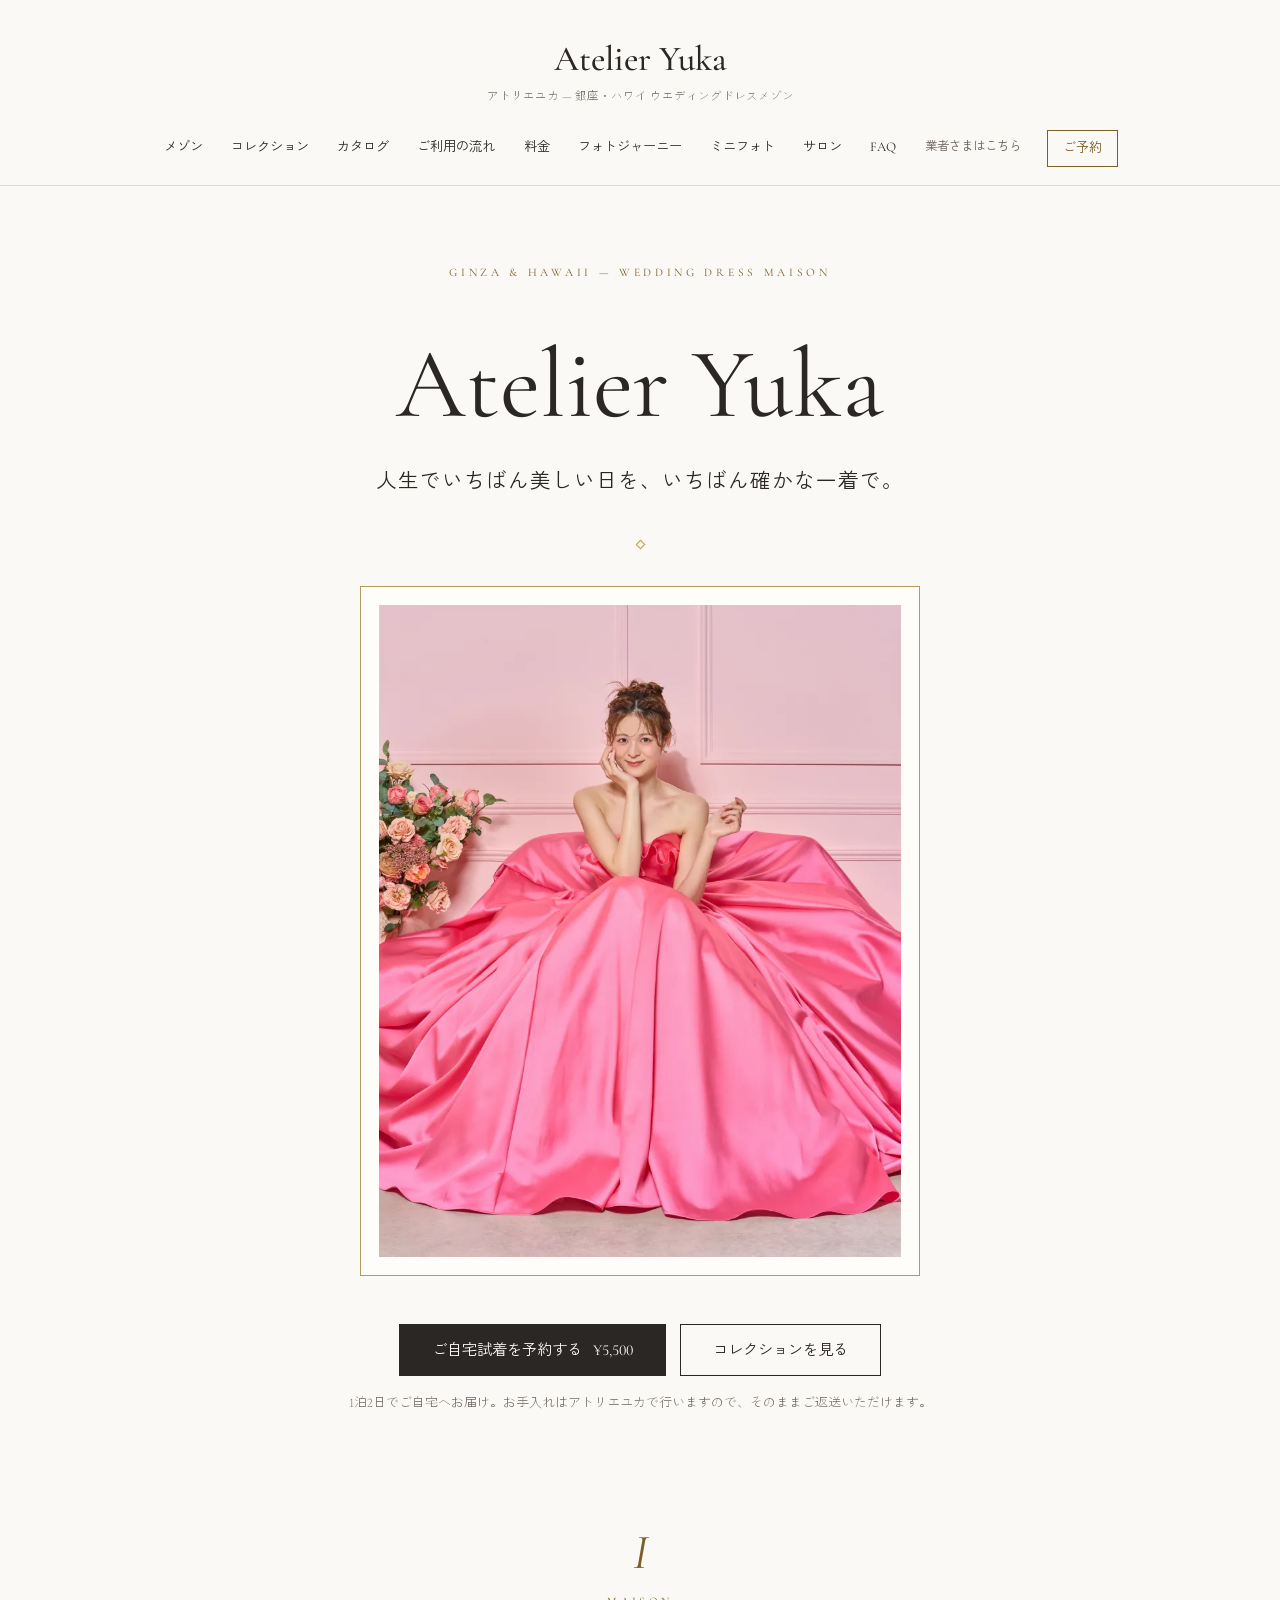
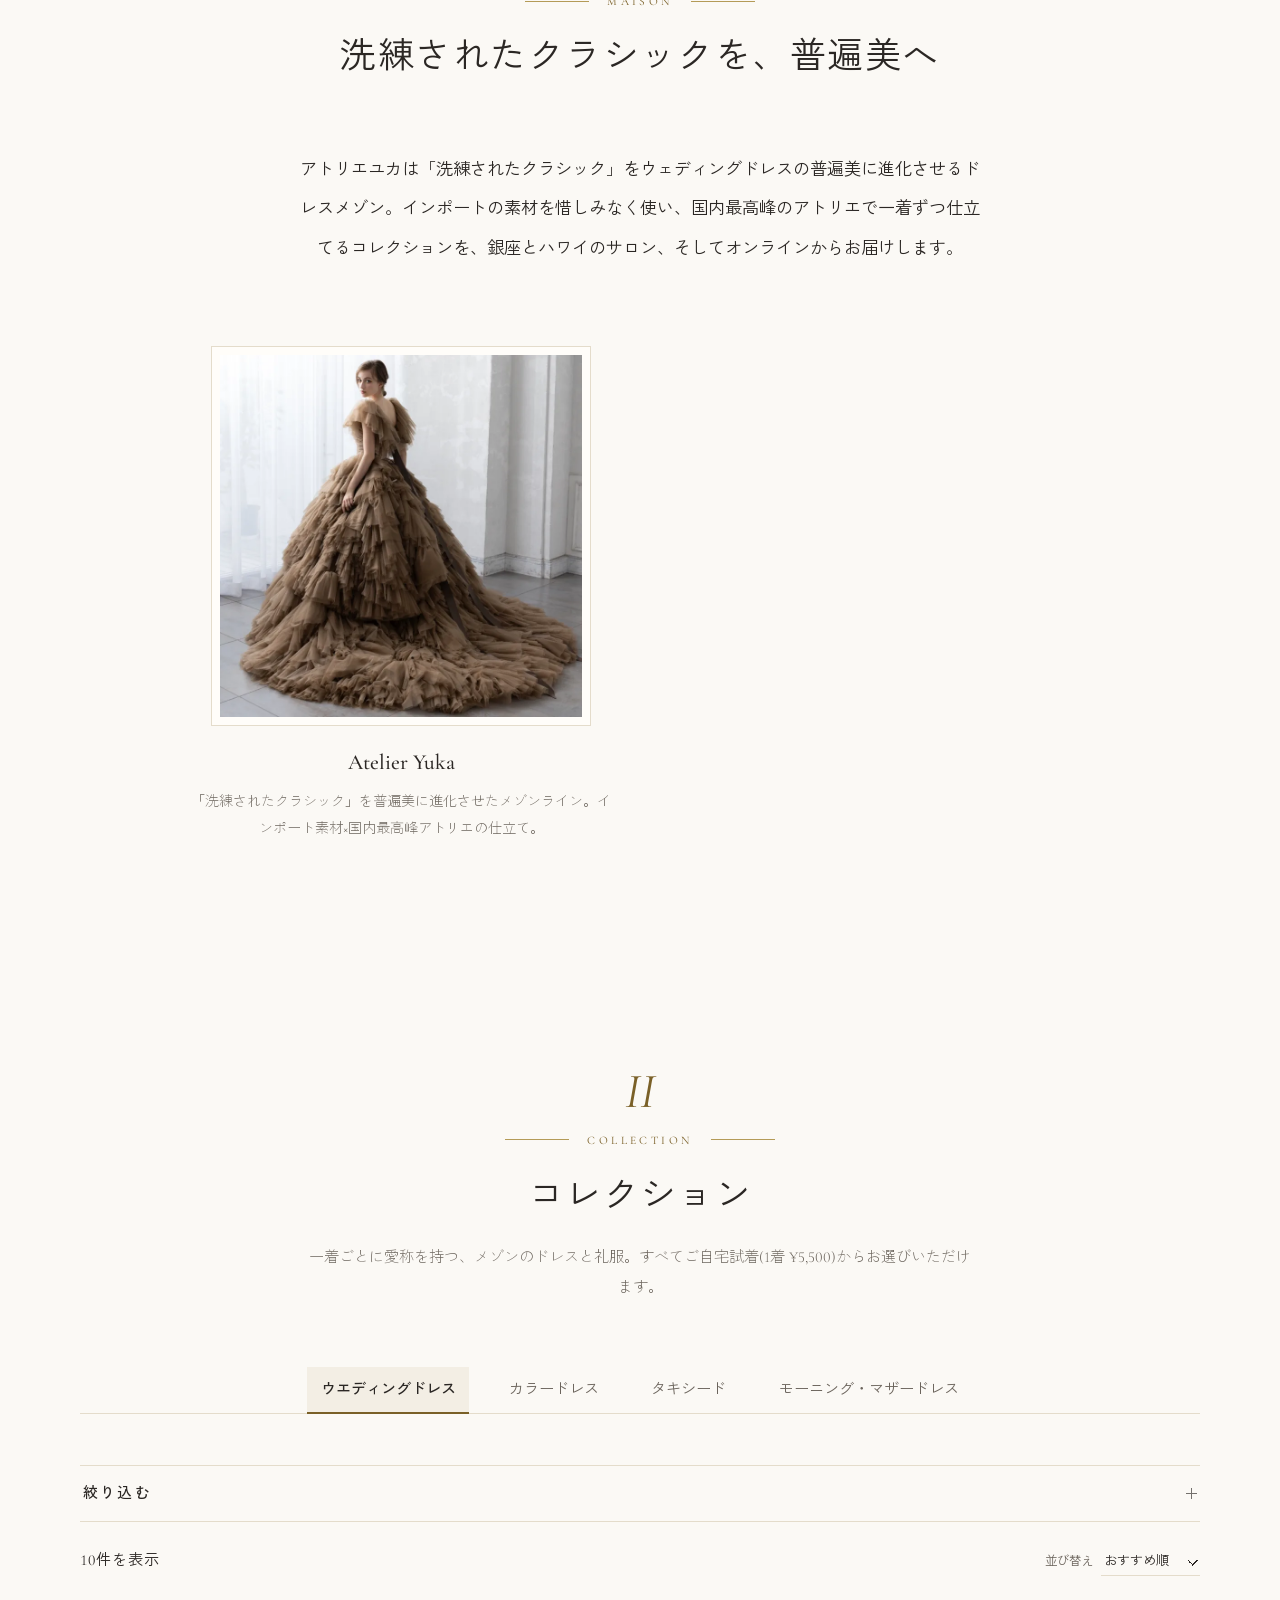
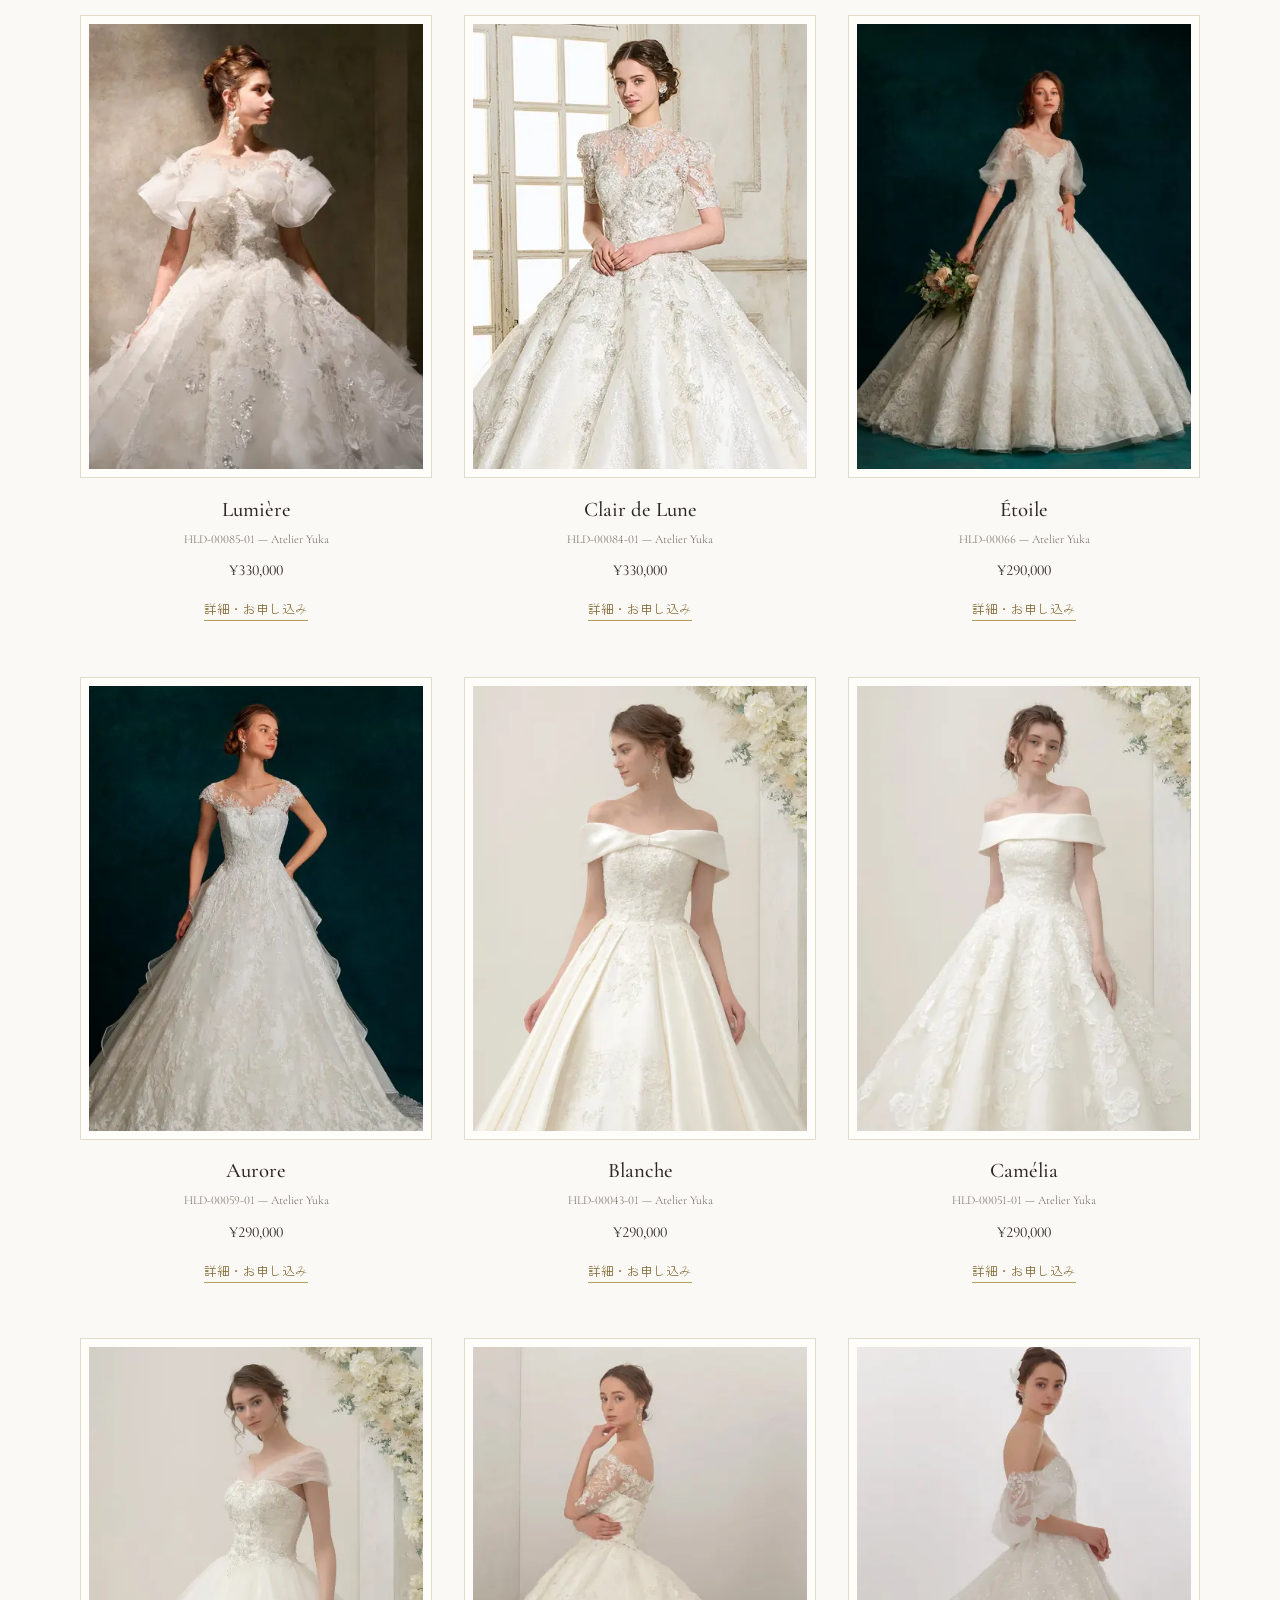
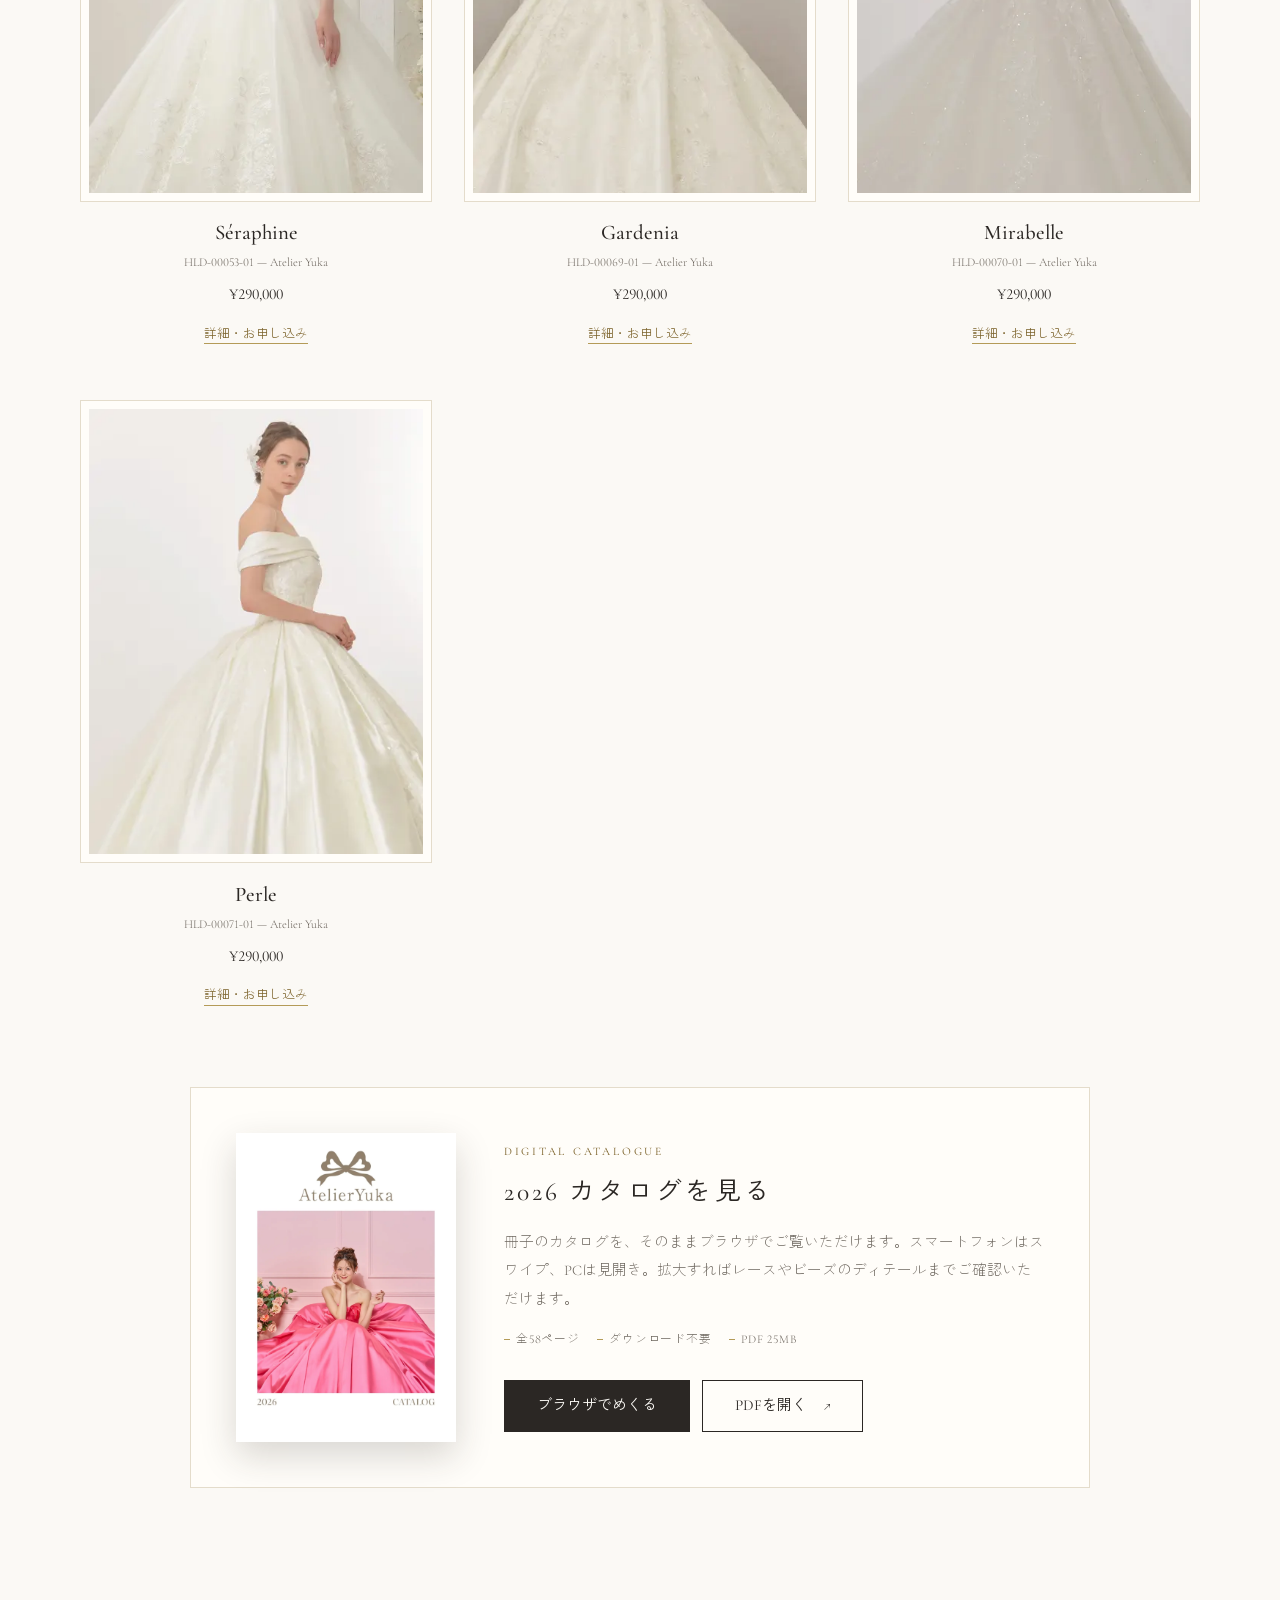
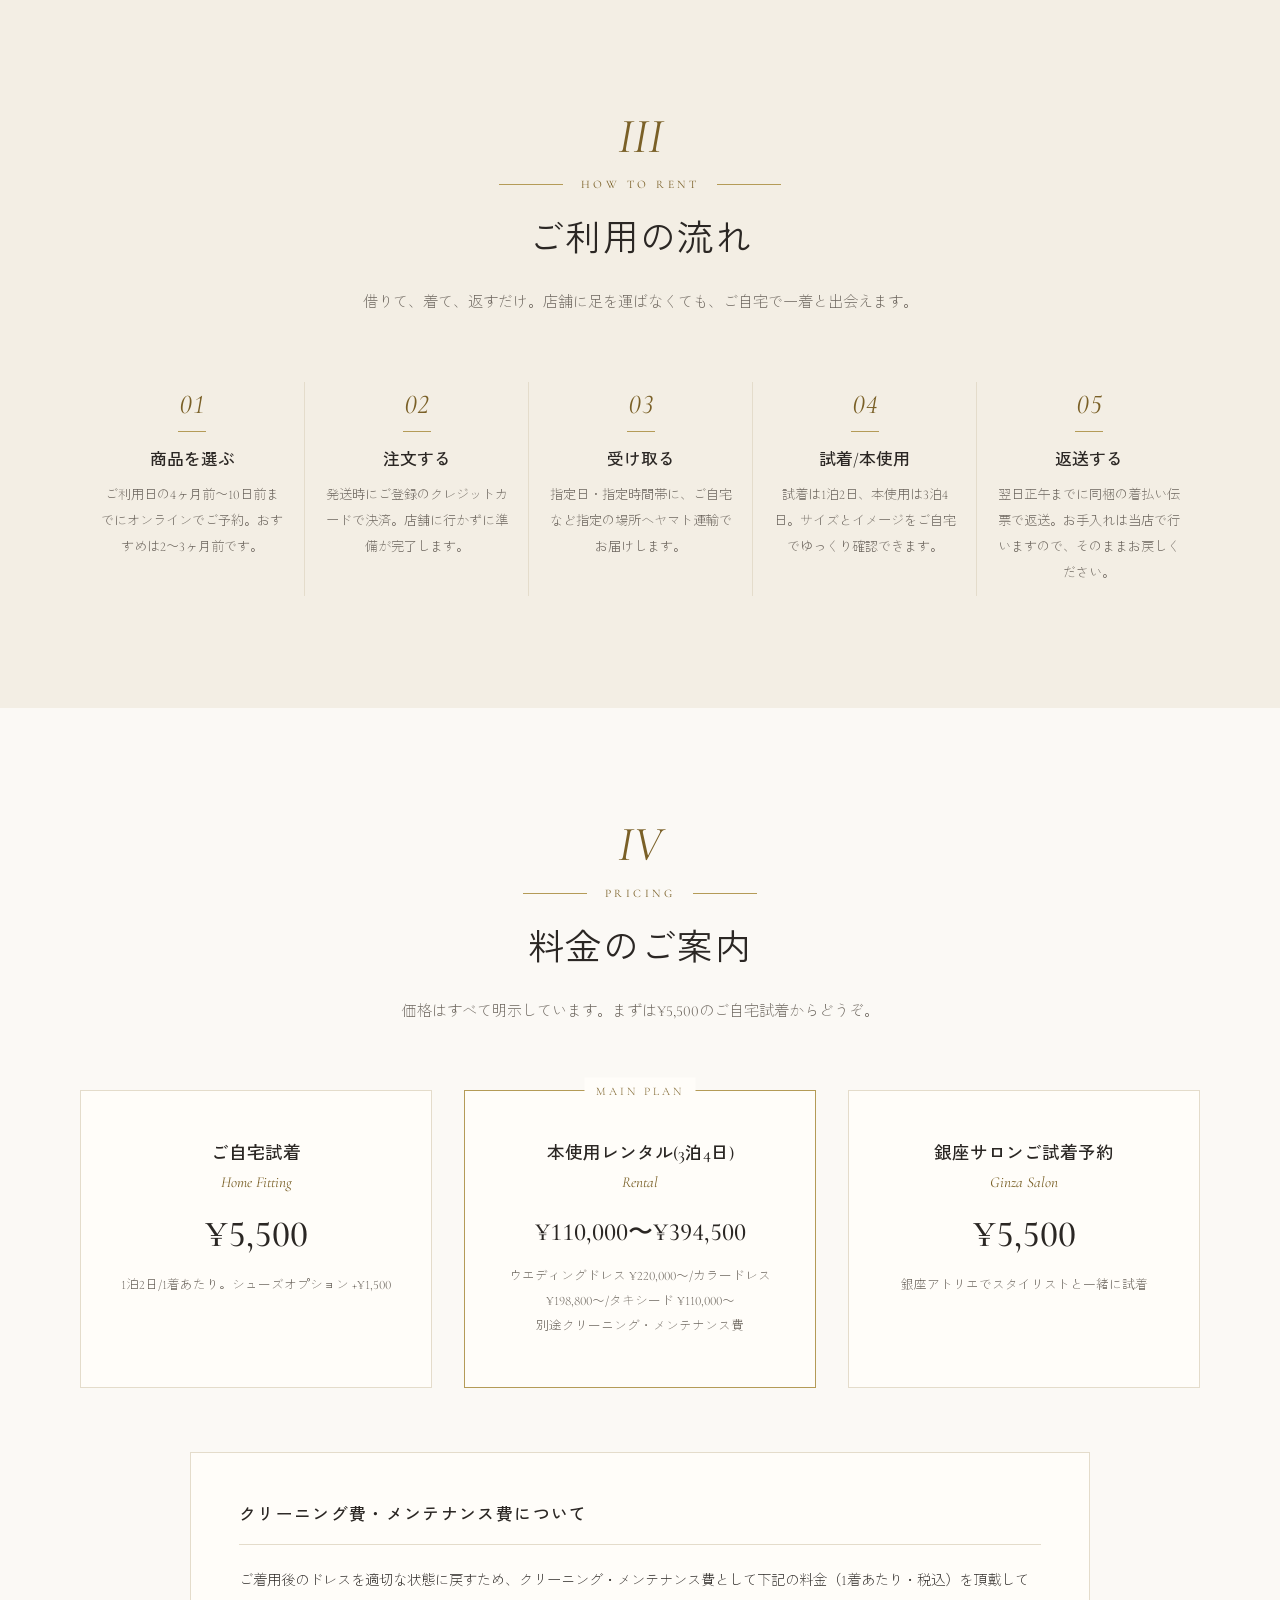
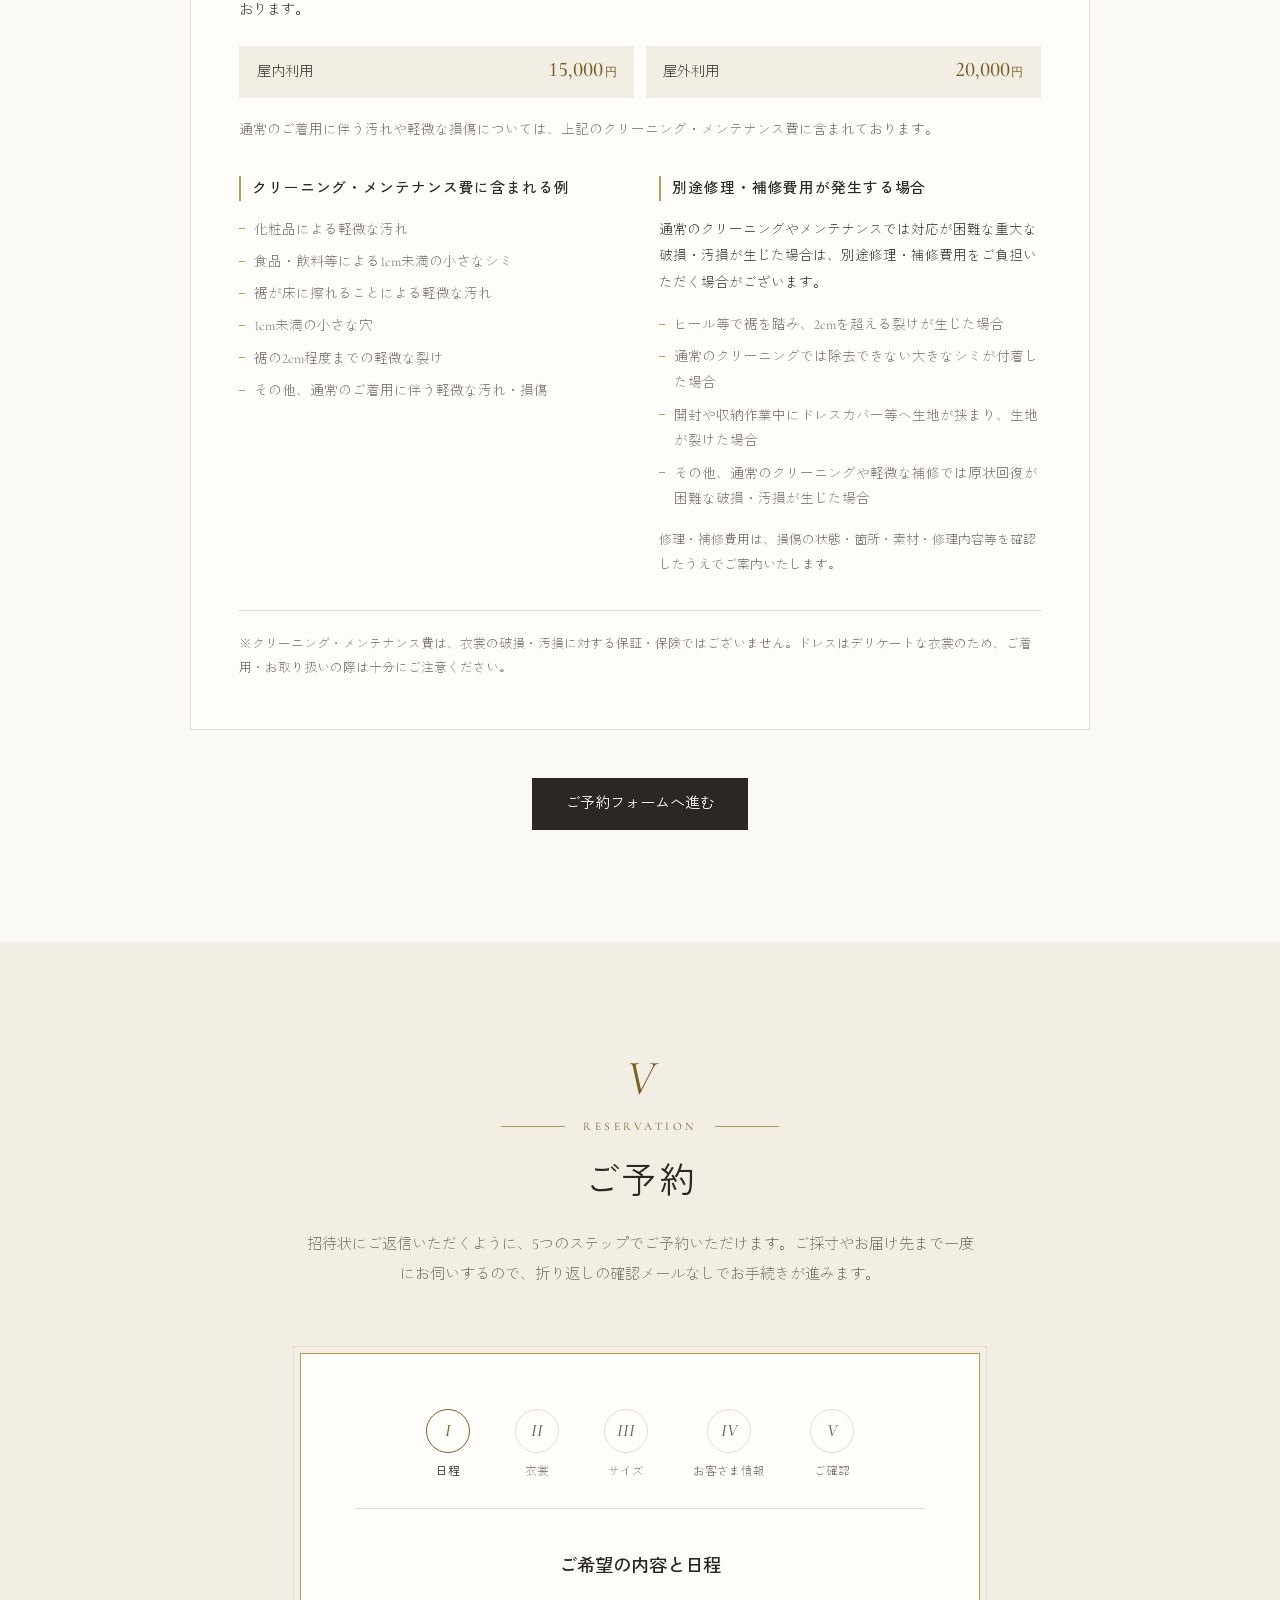
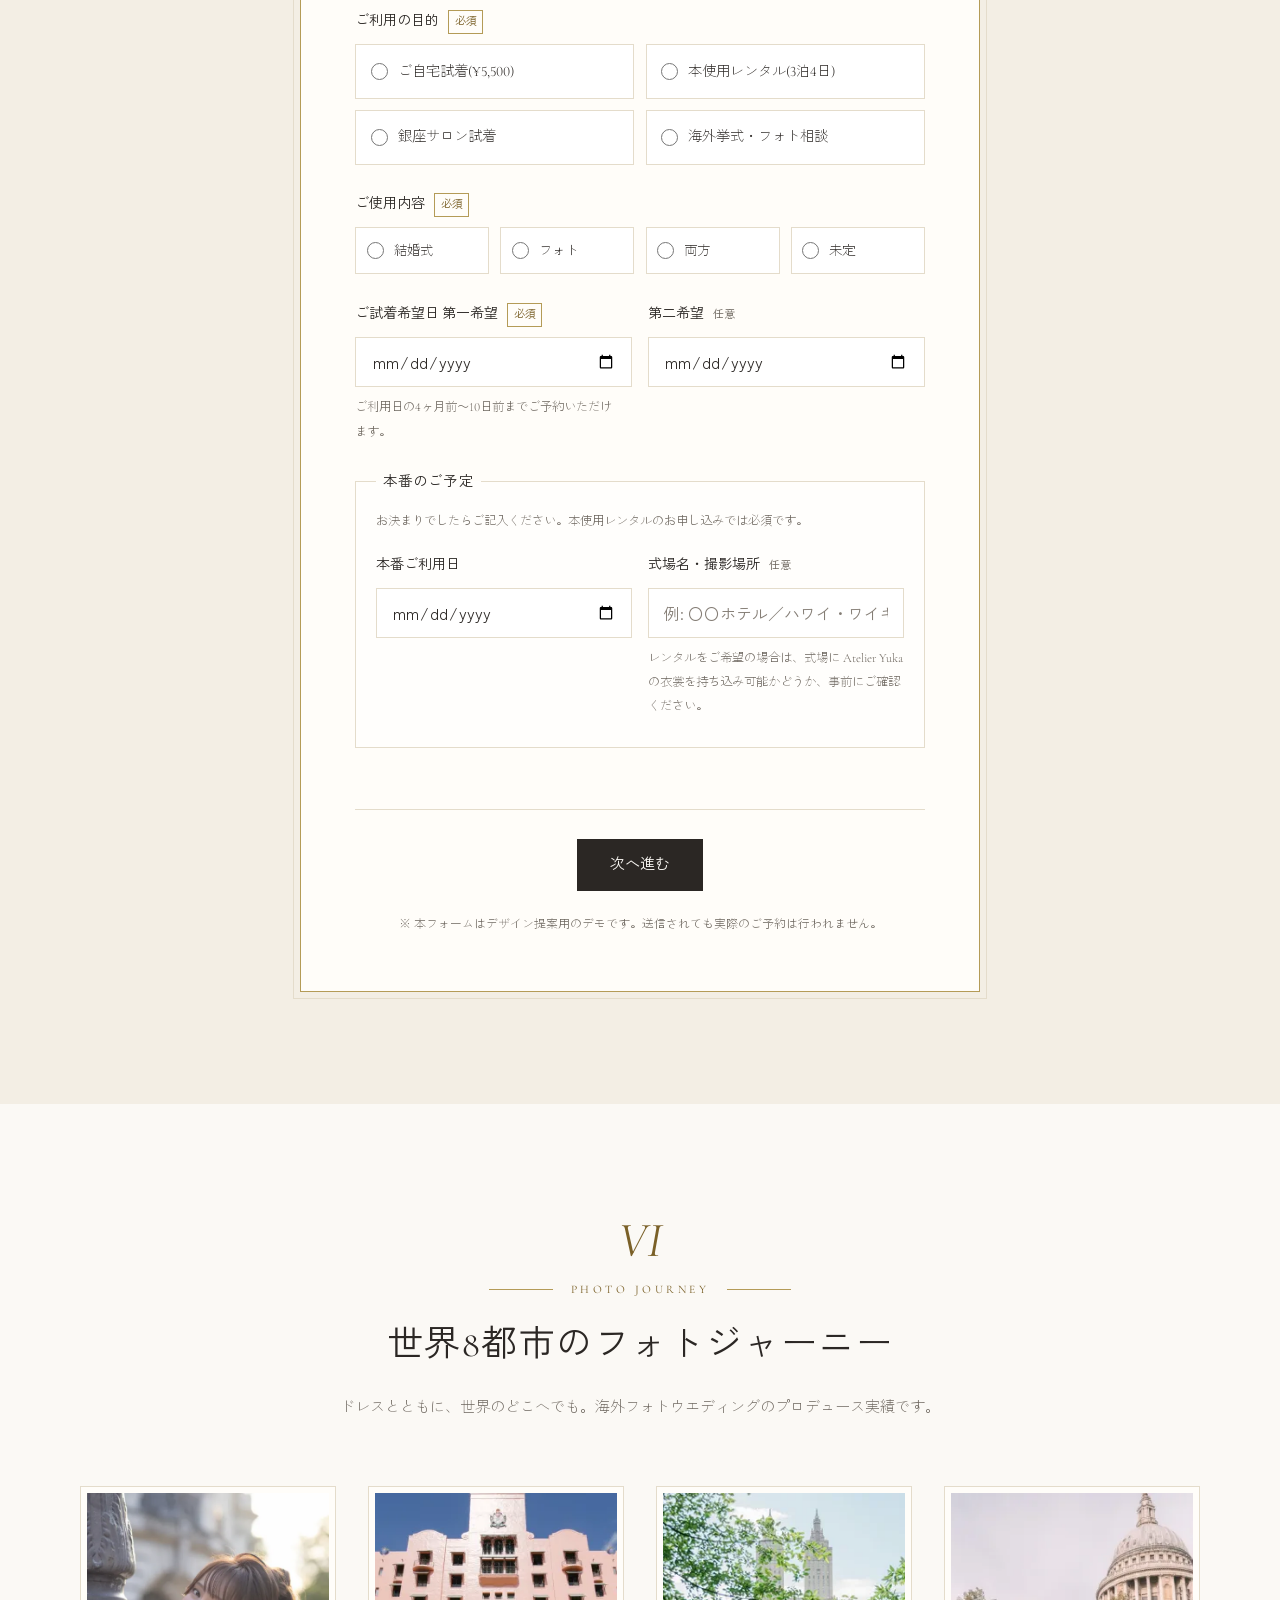
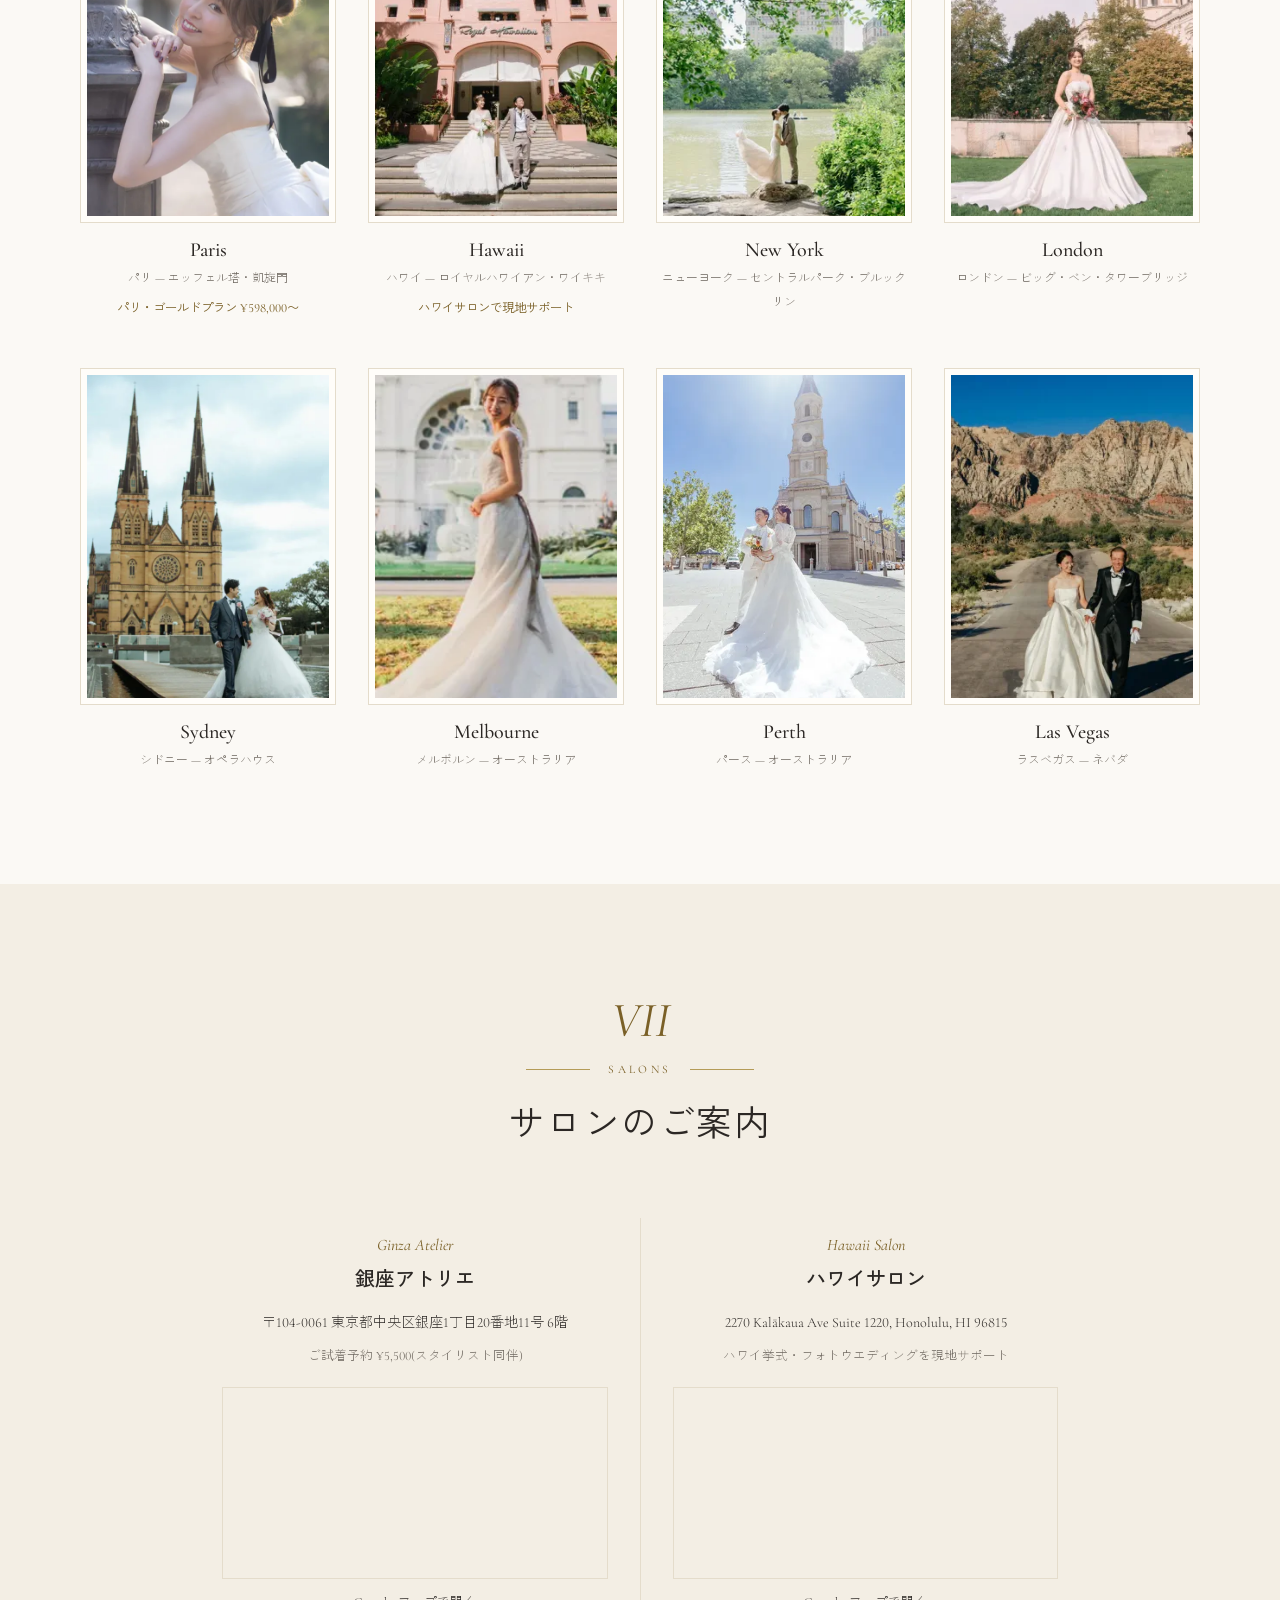
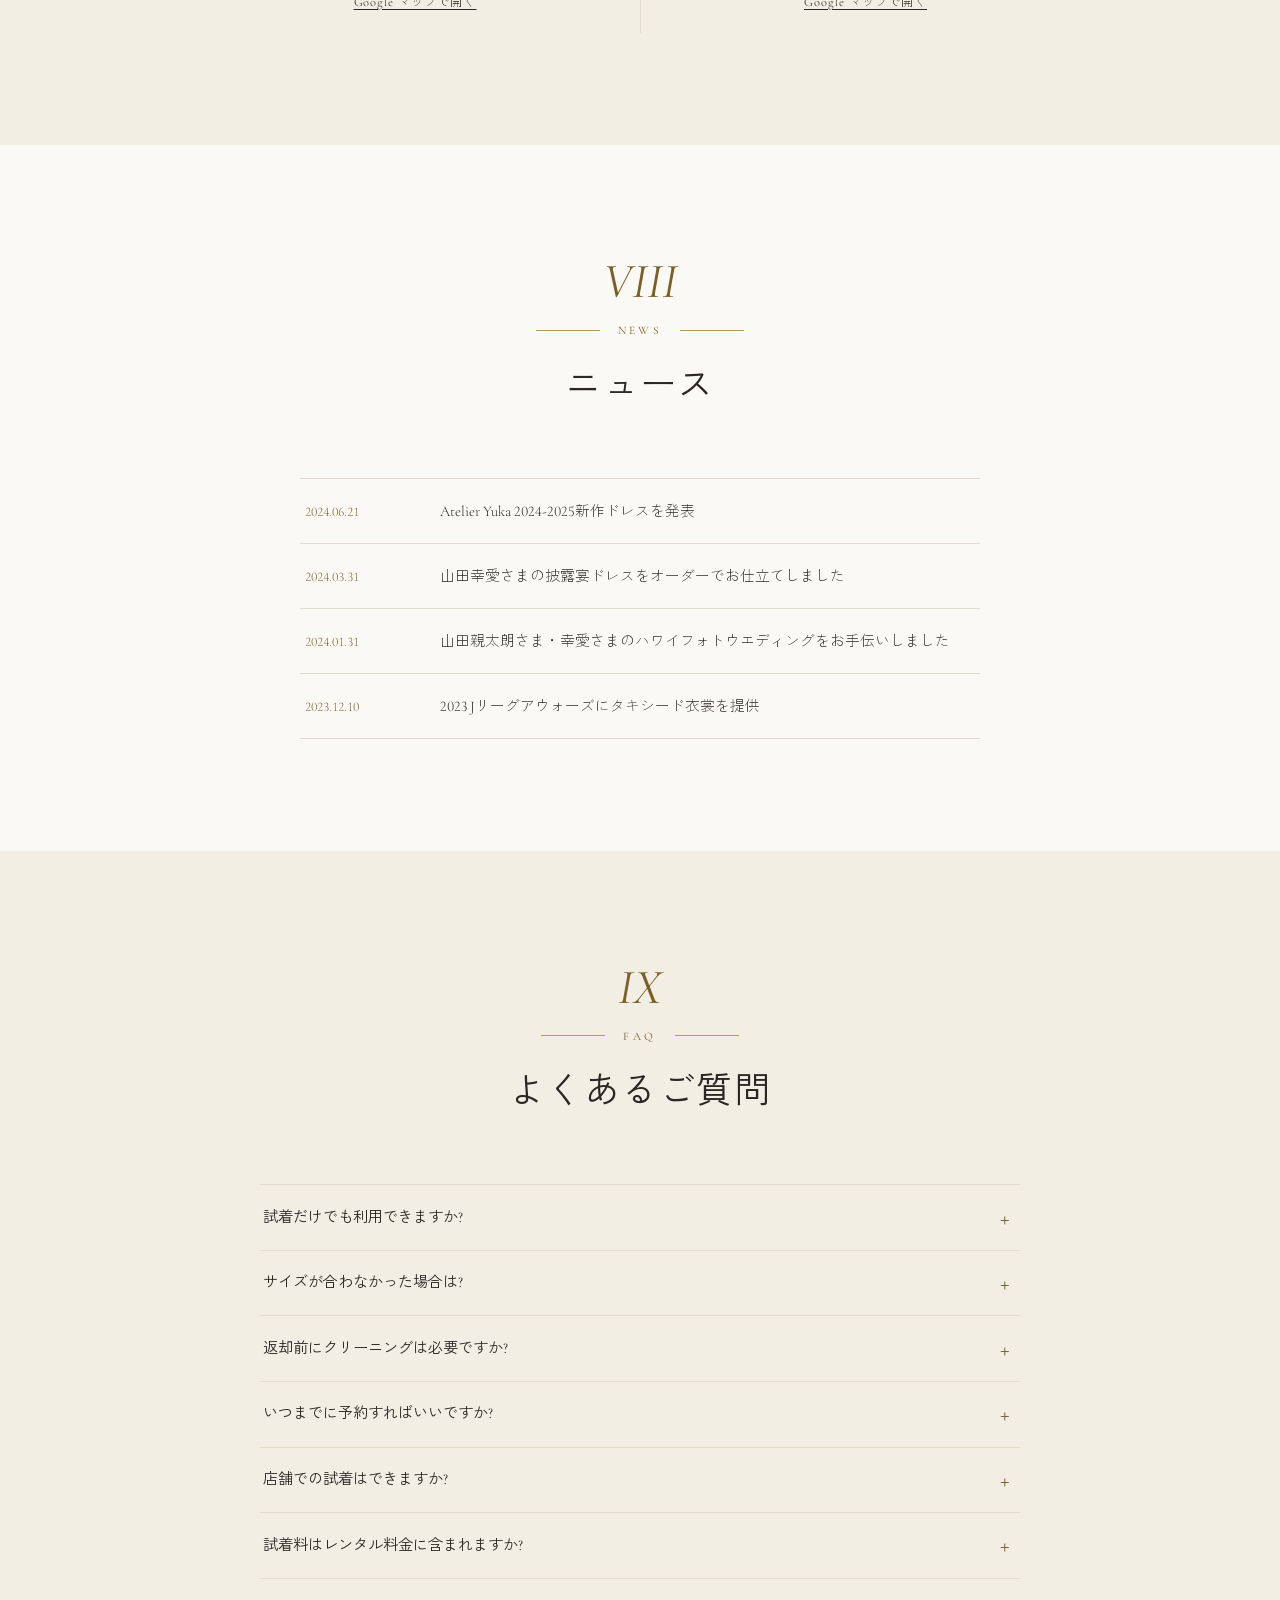
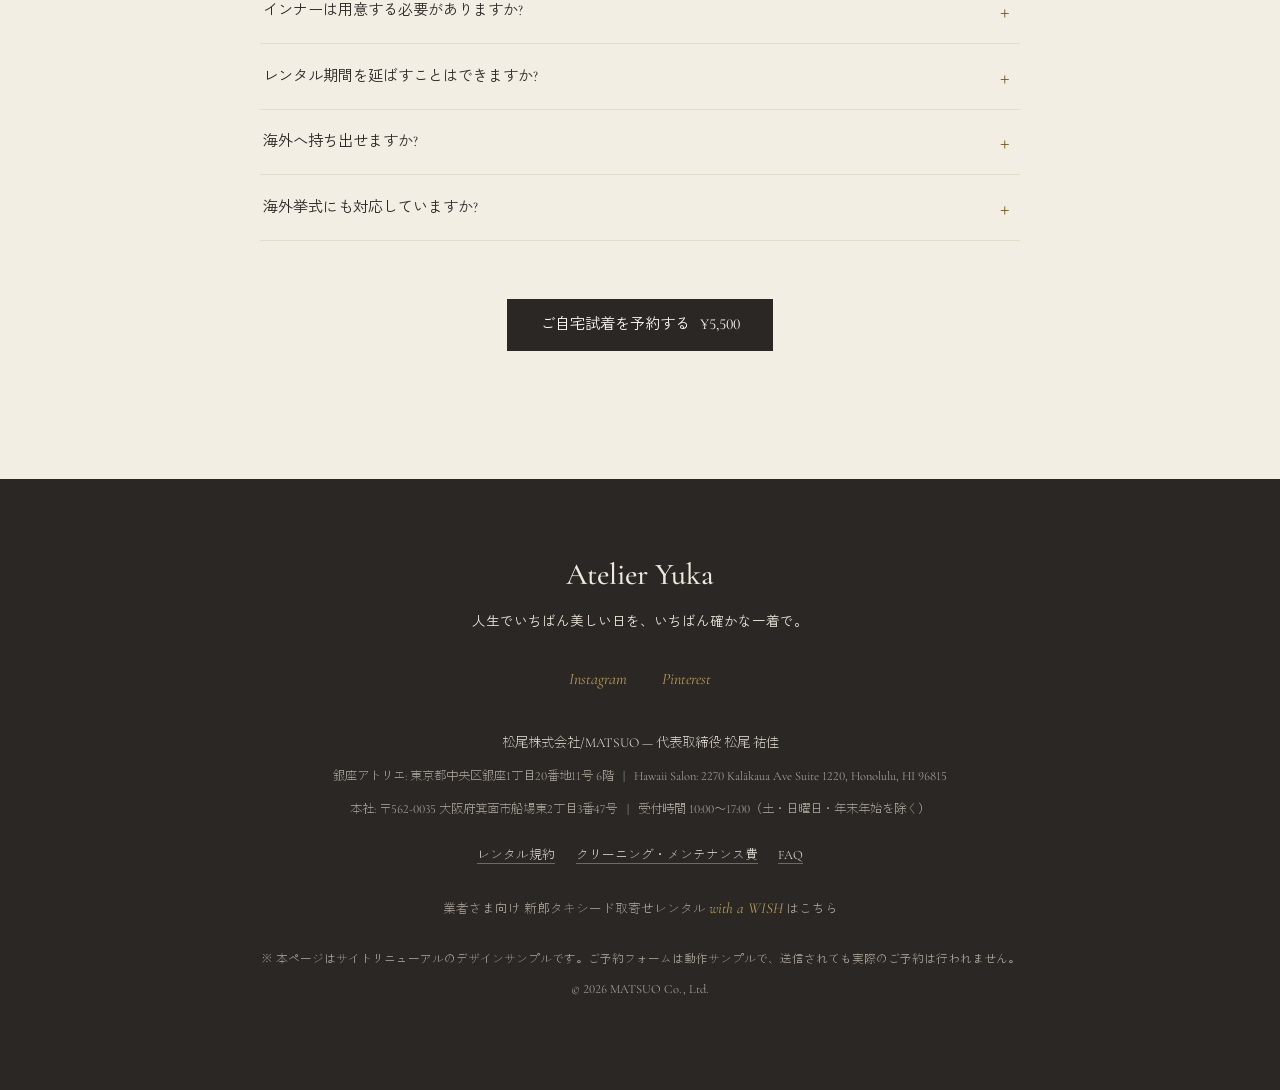
==== commit 7686911f: "fix: SNSと連絡先の仮リンクを現行サイトの実データに差し替え 現行サイト（atelieryuka.com / withawish.jp）のフッターから取得（2026-09-19 確認）。  At" ====
--- a/index.html
+++ b/index.html
@@ -27,11 +27,11 @@
 <link rel="preconnect" href="https://fonts.googleapis.com">
 <link rel="preconnect" href="https://fonts.gstatic.com" crossorigin>
 <link rel="stylesheet" href="https://fonts.googleapis.com/css2?family=Cormorant+Garamond:ital,wght@0,400;0,500;1,400&amp;family=Zen+Kaku+Gothic+New:wght@300;400;500&amp;display=swap">
-<link rel="stylesheet" href="style.css?v=10">
-<link rel="stylesheet" href="style-b.css?v=8">
-<link rel="stylesheet" href="collection-filter.css?v=5">
-<link rel="stylesheet" href="assets/lightbox.css?v=5">
-<link rel="stylesheet" href="catalog.css?v=1">
+<link rel="stylesheet" href="assets/css/style.css?v=10">
+<link rel="stylesheet" href="assets/css/style-b.css?v=8">
+<link rel="stylesheet" href="assets/css/collection-filter.css?v=5">
+<link rel="stylesheet" href="assets/css/lightbox.css?v=5">
+<link rel="stylesheet" href="assets/css/catalog.css?v=1">
 <script>document.documentElement.className += " js";</script>
 </head>
 <body id="top">
@@ -107,7 +107,7 @@
       <h2 class="chapter-title" id="collection-title">コレクション</h2>
       <p class="chapter-lede">一着ごとに愛称を持つ、メゾンのドレスと礼服。すべてご自宅試着(1着 ¥5,500)からお選びいただけます。</p>
     </header>
-    <!-- COLLECTION:START — tools/build-collection.mjs が assets/data.js から生成。直接編集しないこと -->
+    <!-- COLLECTION:START — tools/build-collection.mjs が assets/js/data.js から生成。直接編集しないこと -->
     <div class="tabs reveal">
       <div class="tablist" role="tablist" aria-label="コレクションのカテゴリ">
         <button type="button" role="tab" id="tab-wedding" aria-controls="panel-wedding" aria-selected="true">ウエディングドレス</button>
@@ -1388,12 +1388,14 @@
   <div class="footer-inner">
     <p class="footer-mark" translate="no">Atelier Yuka</p>
     <p class="footer-tagline">人生でいちばん美しい日を、いちばん確かな一着で。</p>
+    <!-- SNS は現行サイト atelieryuka.com のフッターと同じアカウント（2026-09-19 確認） -->
     <ul class="footer-social">
-      <li><a href="#" translate="no">Instagram</a></li>
-      <li><a href="#" translate="no">Pinterest</a></li>
+      <li><a href="https://www.instagram.com/atelieryuka_official/" target="_blank" rel="noopener" translate="no">Instagram</a></li>
+      <li><a href="https://jp.pinterest.com/atelieryuka_wedding/" target="_blank" rel="noopener" translate="no">Pinterest</a></li>
     </ul>
     <p class="footer-company">松尾株式会社/MATSUO — 代表取締役 松尾 祐佳</p>
     <p class="footer-address">銀座アトリエ: 東京都中央区銀座1丁目20番地11号 6階 <span class="footer-sep" aria-hidden="true">|</span> <span translate="no">Hawaii Salon: 2270 Kalākaua Ave Suite 1220, Honolulu, HI 96815</span></p>
+    <p class="footer-address">本社: 〒562-0035 大阪府箕面市船場東2丁目3番47号 <span class="footer-sep" aria-hidden="true">|</span> 受付時間 10:00〜17:00（土・日曜日・年末年始を除く）</p>
     <ul class="footer-links"><li><a href="terms.html">レンタル規約</a></li><li><a href="#care">クリーニング・メンテナンス費</a></li><li><a href="#faq">FAQ</a></li></ul>
     <p class="footer-partner">業者さま向け 新郎タキシード取寄せレンタル <a href="withawish/" translate="no">with a WISH</a> はこちら</p>
     <p class="footer-note">※ 本ページはサイトリニューアルのデザインサンプルです。ご予約フォームは動作サンプルで、送信されても実際のご予約は行われません。</p>
@@ -1440,12 +1442,12 @@
   </div>
 </dialog>
 
-<script src="assets/lightbox.js?v=4" defer></script>
-<script src="script.js?v=8" defer></script>
-<script src="collection-filter.js?v=5" defer></script>
-<script src="catalog.js?v=1" defer></script>
-<script src="assets/data.js" defer></script>
-<script src="assets/terms.js" defer></script>
-<script src="reserve-form.js?v=1" defer></script>
+<script src="assets/js/lightbox.js?v=4" defer></script>
+<script src="assets/js/script.js?v=8" defer></script>
+<script src="assets/js/collection-filter.js?v=5" defer></script>
+<script src="assets/js/catalog.js?v=1" defer></script>
+<script src="assets/js/data.js" defer></script>
+<script src="assets/js/terms.js" defer></script>
+<script src="assets/js/reserve-form.js?v=1" defer></script>
 </body>
 </html>
--- a/assets/css/style.css
+++ b/assets/css/style.css
@@ -0,0 +1,615 @@
+/* ============================================================
+   Atelier Yuka — A案 Timeless Classic「銀座の正統」
+   生成り #FBF9F5 / 墨 #2B2724 / シャンパンゴールド #B49B57
+   ============================================================ */
+
+:root {
+  --ivory: #FBF9F5;
+  --ink: #2B2724;
+  --gold: #B49B57;        /* 罫線・装飾用(テキストには使わない) */
+  --gold-ink: #7A6027;    /* テキスト用ゴールド(AA確保) */
+  --greige: #F3EEE4;      /* 淡いグレージュ(章の地) */
+  --paper: #FFFDF9;       /* カード・入力欄の地 */
+  --line: #E4DCCB;        /* 極細罫線 */
+  --muted: #6B645C;       /* 補助テキスト */
+  --error: #96372A;
+
+  /* 欧文・数字 = Cormorant Garamond ／ 和文 = Zen Kaku Gothic New の2書体構成。
+     和文スタックの先頭に欧文書体を置くと、日本語の文中でも英数字だけが
+     Cormorant Garamond で組まれる(ブラウザはグリフ単位でフォールバックする)。
+     --font-latin に総称ファミリ(serif)を含めないのは、途中で serif に落ちると
+     和文が明朝で拾われてしまうため。 */
+  --font-latin: "Cormorant Garamond", Georgia, "Times New Roman";
+  --font-gothic: "Zen Kaku Gothic New", "Hiragino Kaku Gothic ProN", "Yu Gothic Medium", "Yu Gothic", Meiryo, sans-serif;
+
+  --font-en: var(--font-latin), serif;                 /* 欧文だけの見出し・価格 */
+  --font-jp: var(--font-latin), var(--font-gothic);    /* 和文見出し */
+  --font-body: var(--font-latin), var(--font-gothic);  /* 本文 */
+  --font-ui: var(--font-gothic);                       /* 入力欄・選択欄(小さな英数字は可読性を優先) */
+
+  --w-narrow: 680px;
+  --w-mid: 900px;
+  --w-wide: 1120px;
+  --space-chapter: clamp(4.5rem, 3rem + 5vw, 8.5rem);
+  --pad-x: clamp(16px, 4vw, 40px);
+
+  --duration-fast: 150ms;
+
+  --z-pill: 50;
+  --z-skip: 100;
+}
+
+/* ---------- リセット・ベース ---------- */
+*, *::before, *::after { box-sizing: border-box; margin: 0; padding: 0; }
+
+html {
+  scroll-behavior: smooth;
+  scroll-padding-top: 1.5rem;
+}
+
+body {
+  background: var(--ivory);
+  color: var(--ink);
+  font: 300 1rem/1.95 var(--font-body);
+  /* Cormorant Garamond の既定はオールドスタイル数字(高さが不揃い)。
+     型番・価格・日付が主役の内容なので、サイト全体でライニング数字に揃える */
+  font-variant-numeric: lining-nums;
+  overflow-wrap: break-word;
+  min-width: 320px;
+}
+
+a, button, summary, label, input, select { touch-action: manipulation; }
+a, button, summary, label { -webkit-tap-highlight-color: transparent; }
+
+img { max-width: 100%; height: auto; display: block; }
+
+ul, ol { list-style: none; }
+
+[hidden] { display: none !important; }
+
+::selection { background: var(--gold); color: var(--ink); }
+
+:focus-visible { outline: 2px solid var(--gold-ink); outline-offset: 3px; }
+
+h1, h2, h3 { text-wrap: balance; font-weight: 500; }
+p { text-wrap: pretty; }
+
+.visually-hidden {
+  position: absolute; width: 1px; height: 1px;
+  padding: 0; margin: -1px; overflow: hidden;
+  clip: rect(0 0 0 0); white-space: nowrap; border: 0;
+}
+
+/* ---------- スキップリンク ---------- */
+.skip-link {
+  position: fixed; top: 10px; left: 10px; z-index: var(--z-skip);
+  background: var(--ink); color: var(--ivory);
+  padding: 0.7em 1.3em; font-size: 0.85rem; text-decoration: none;
+  transform: translateY(-300%);
+  transition: transform 0.15s ease-out;
+}
+.skip-link:focus { transform: none; }
+
+/* ---------- フェードイン(静かに) ---------- */
+html.js .reveal {
+  opacity: 0;
+  transform: translateY(12px);
+  transition: opacity 0.6s ease-out, transform 0.6s ease-out;
+}
+html.js .reveal.is-in { opacity: 1; transform: none; }
+
+/* ---------- 装飾(フルーロン) ---------- */
+.fleuron {
+  width: 7px; height: 7px;
+  margin: clamp(1.6rem, 3vw, 2.4rem) auto;
+  border: 1px solid var(--gold);
+  transform: rotate(45deg);
+}
+
+/* ---------- ヘッダー ---------- */
+.site-header {
+  text-align: center;
+  padding: clamp(1.6rem, 3vw, 2.6rem) var(--pad-x) 0;
+  border-bottom: 1px solid var(--line);
+}
+
+.brand {
+  display: inline-block;
+  text-decoration: none;
+  color: var(--ink);
+}
+.brand-en {
+  display: block;
+  font: 500 clamp(1.7rem, 1.4rem + 1.2vw, 2.2rem)/1.2 var(--font-en);
+}
+.brand-ja {
+  display: block;
+  margin-top: 0.35em;
+  font-size: 0.72rem;
+  color: var(--muted);
+}
+
+.site-nav { margin-top: 1.2rem; }
+.site-nav ul {
+  display: flex; flex-wrap: wrap; justify-content: center;
+  column-gap: clamp(0.9rem, 2vw, 1.7rem); row-gap: 0.35rem;
+  padding-bottom: 1.1rem;
+}
+.site-nav a {
+  display: inline-block;
+  font-size: 0.83rem; font-weight: 400;
+  color: var(--ink); text-decoration: none;
+  padding: 0.35em 0.1em;
+  border-bottom: 1px solid transparent;
+  transition: color 0.15s ease-out, border-color 0.15s ease-out;
+}
+.site-nav a:hover { color: var(--gold-ink); border-bottom-color: var(--gold-ink); }
+.site-nav a.nav-reserve {
+  color: var(--gold-ink);
+  border: 1px solid var(--gold-ink);
+  padding: 0.35em 1.1em;
+  transition: color 0.15s ease-out, background-color 0.15s ease-out;
+}
+.site-nav a.nav-reserve:hover { background: var(--gold-ink); color: var(--ivory); }
+
+/* ---------- ボタン ---------- */
+.btn {
+  display: inline-flex; align-items: center; justify-content: center;
+  gap: 0.7em;
+  min-height: 52px;
+  padding: 0.85em 2.1em;
+  border: 1px solid var(--ink);
+  font: 400 0.95rem/1.4 var(--font-body);
+  text-decoration: none;
+  cursor: pointer;
+  transition: background-color 0.18s ease-out, color 0.18s ease-out, border-color 0.18s ease-out;
+}
+.btn .price { font-variant-numeric: lining-nums tabular-nums; }
+.btn-primary { background: var(--ink); color: var(--ivory); }
+.btn-primary:hover { background: var(--gold-ink); border-color: var(--gold-ink); color: #FFFDF9; }
+.btn-ghost { background: transparent; color: var(--ink); }
+.btn-ghost:hover { border-color: var(--gold-ink); color: var(--gold-ink); }
+.btn:disabled { opacity: 0.55; cursor: default; }
+
+/* ---------- ヒーロー(額装) ---------- */
+.hero {
+  text-align: center;
+  padding: clamp(3rem, 6vw, 5.5rem) var(--pad-x) 0;
+}
+.hero-eyebrow {
+  font: 400 0.72rem/1.6 var(--font-body);
+  letter-spacing: 0.32em;
+  text-transform: uppercase;
+  color: var(--gold-ink);
+}
+.hero-title {
+  margin-top: 0.5em;
+  font: 400 clamp(2.9rem, 1.6rem + 6.5vw, 6.2rem)/1.08 var(--font-en);
+}
+.hero-tagline {
+  margin-top: 1.1em;
+  font: 400 clamp(1rem, 0.9rem + 0.7vw, 1.3rem)/2 var(--font-jp);
+  letter-spacing: 0.05em;
+  text-wrap: balance;
+}
+
+.hero-frame {
+  /* 縦位置のヒーロー写真を額装するため、横位置だった頃(1020px)より幅を絞っている */
+  max-width: 560px;
+  margin: 0 auto;
+  padding: clamp(10px, 2vw, 18px);
+  border: 1px solid var(--gold);
+  background: var(--paper);
+}
+.hero-frame img {
+  width: 100%;
+  aspect-ratio: 4 / 5;
+  object-fit: cover;
+  /* 原本は 2:3。上部の余白(壁)を落として、ドレスの裾まで見せる */
+  object-position: 50% 100%;
+}
+
+.hero-cta {
+  padding: clamp(2rem, 4vw, 3rem) 0 0;
+  display: flex; flex-direction: column; align-items: center; gap: 0.9rem;
+}
+.hero-note {
+  font-size: 0.82rem;
+  color: var(--muted);
+}
+
+@media (min-width: 720px) {
+  .hero-cta { flex-direction: row; flex-wrap: wrap; justify-content: center; }
+  .hero-note { width: 100%; text-align: center; }
+}
+
+/* ---------- 章(チャプター) ---------- */
+.chapter {
+  padding: var(--space-chapter) var(--pad-x);
+}
+.chapter-tinted { background: var(--greige); }
+.chapter-last { padding-bottom: calc(var(--space-chapter) + 1rem); }
+section[id] { scroll-margin-top: 1.5rem; }
+
+.chapter-head {
+  max-width: var(--w-narrow);
+  margin: 0 auto clamp(2.6rem, 5vw, 4.2rem);
+  text-align: center;
+}
+.chapter-no {
+  font: italic 400 clamp(2.2rem, 1.8rem + 1.6vw, 3.2rem)/1 var(--font-en);
+  color: var(--gold-ink);
+}
+.chapter-label {
+  display: flex; align-items: center; justify-content: center;
+  gap: 18px;
+  margin-top: 0.9rem;
+  font: 400 0.72rem/1.6 var(--font-body);
+  letter-spacing: 0.3em;
+  text-transform: uppercase;
+  color: var(--gold-ink);
+}
+.chapter-label::before,
+.chapter-label::after {
+  content: "";
+  width: clamp(32px, 6vw, 64px); height: 1px;
+  background: var(--gold);
+}
+.chapter-title {
+  margin-top: 1.1rem;
+  /* 和文がゴシックになった分、大見出しは1段軽く(400)+わずかに字間を開けて
+     細い罫線・欧文セリフと釣り合わせる */
+  font: 400 clamp(1.5rem, 1.2rem + 1.4vw, 2.25rem)/1.6 var(--font-jp);
+  letter-spacing: 0.04em;
+}
+.chapter-lede {
+  margin-top: 1.2rem;
+  font-size: 0.95rem;
+  color: var(--muted);
+}
+
+/* ---------- I. メゾン ---------- */
+.statement {
+  max-width: var(--w-narrow);
+  margin: 0 auto;
+  text-align: center;
+  font: 400 clamp(0.95rem, 0.9rem + 0.3vw, 1.08rem)/2.3 var(--font-jp);
+}
+
+.lines {
+  max-width: var(--w-mid);
+  margin: clamp(3rem, 6vw, 5rem) auto 0;
+  display: grid;
+  gap: clamp(2.5rem, 5vw, 3.5rem);
+}
+.line { text-align: center; }
+.line-frame {
+  max-width: 380px;
+  margin: 0 auto;
+  padding: 8px;
+  border: 1px solid var(--line);
+  background: var(--paper);
+}
+.line-frame img { width: 100%; aspect-ratio: 1 / 1; object-fit: cover; }
+.line-name {
+  margin-top: 1.3rem;
+  font: 500 1.35rem/1.4 var(--font-en);
+}
+.line-desc {
+  max-width: 420px;
+  margin: 0.7rem auto 0;
+  font-size: 0.88rem;
+  color: var(--muted);
+}
+@media (min-width: 720px) {
+  .lines { grid-template-columns: 1fr 1fr; }
+}
+
+/* ---------- II. コレクション(タブ+3カラム) ---------- */
+.tabs { max-width: var(--w-wide); margin: 0 auto; }
+
+.tablist {
+  display: flex; flex-wrap: wrap; justify-content: center;
+  column-gap: clamp(0.4rem, 2vw, 1.6rem); row-gap: 0.3rem;
+  border-bottom: 1px solid var(--line);
+  margin-bottom: clamp(1.6rem, 4vw, 3.4rem);
+}
+/* モバイルは折り返さず横スクロール1段にして、縦の消費を抑える */
+@media (max-width: 559px) {
+  .tablist {
+    flex-wrap: nowrap;
+    justify-content: flex-start;
+    overflow-x: auto;
+    scrollbar-width: none;
+    scroll-snap-type: x proximity;
+    /* 画面端まで流して、切れているのが分かるようにする */
+    margin-inline: calc(var(--pad-x) * -1);
+    padding-inline: var(--pad-x);
+    /* スナップ位置も本文と同じ左端に揃える(選択中の地色が画面端で切れて見えないように) */
+    scroll-padding-inline: var(--pad-x);
+  }
+  .tablist::-webkit-scrollbar { display: none; }
+  .tablist [role="tab"] { flex: none; scroll-snap-align: start; }
+}
+.tablist [role="tab"] {
+  appearance: none;
+  background: none;
+  border: 0;
+  border-bottom: 2px solid transparent;
+  margin-bottom: -1px;
+  padding: 0.8em 0.9em;
+  font: 400 clamp(0.85rem, 0.8rem + 0.3vw, 0.95rem)/1.4 var(--font-body);
+  color: var(--muted);
+  cursor: pointer;
+  transition: color 0.15s ease-out, border-color 0.15s ease-out, background-color 0.15s ease-out;
+}
+@media (pointer: coarse) {
+  .tablist [role="tab"] { min-height: 44px; padding-block: 0.95em; }
+}
+.tablist [role="tab"]:hover { color: var(--gold-ink); }
+/* 選択中は「地の色・文字の太さ・金の下線」の3つで示す。
+   線1本だけだと、特に横スクロールする狭い画面でどれが選択中か読み取れないため。 */
+.tablist [role="tab"][aria-selected="true"] {
+  color: var(--ink);
+  font-weight: 500;
+  background: var(--greige);
+  border-bottom-color: var(--gold-ink);
+}
+
+/* モバイルから2カラム。1カラムだと1画面に1着しか入らず、縦スクロールが極端に長くなるため。 */
+.product-grid {
+  display: grid;
+  grid-template-columns: repeat(2, 1fr);
+  gap: 1.7rem 0.7rem;
+}
+@media (min-width: 560px) {
+  .product-grid { gap: clamp(2.4rem, 4vw, 3.4rem) clamp(1.2rem, 2.5vw, 2.2rem); }
+}
+@media (min-width: 920px) {
+  .product-grid { grid-template-columns: repeat(3, 1fr); }
+}
+
+.product { text-align: center; }
+.product-media {
+  position: relative;
+  padding: 8px;
+  border: 1px solid var(--line);
+  background: var(--paper);
+}
+.product-media img {
+  width: 100%;
+  aspect-ratio: 3 / 4;
+  object-fit: cover;
+}
+.product-media .alt-img {
+  position: absolute;
+  inset: 8px;
+  width: calc(100% - 16px);
+  height: calc(100% - 16px);
+  aspect-ratio: auto;
+  opacity: 0;
+  transition: opacity 0.5s ease-out;
+}
+/* 画像全体を詳細ページへのリンクにする(拡大表示は詳細ページのギャラリーだけ) */
+.product-media-link {
+  position: absolute;
+  inset: 0;
+  z-index: 1;
+  cursor: pointer;
+  -webkit-tap-highlight-color: transparent;
+}
+.float-code {
+  position: absolute;
+  z-index: 2;
+  bottom: 20px; left: 50%;
+  transform: translate(-50%, 6px);
+  padding: 0.35em 0.9em;
+  background: rgba(251, 249, 245, 0.94);
+  border: 1px solid var(--line);
+  font-size: 0.72rem; font-weight: 400;
+  color: var(--ink);
+  white-space: nowrap;
+  opacity: 0;
+  transition: opacity 0.3s ease-out, transform 0.3s ease-out;
+}
+@media (hover: hover) {
+  .product-media:hover .alt-img { opacity: 1; }
+  .product-media:hover .float-code { opacity: 1; transform: translate(-50%, 0); }
+}
+
+.product-name {
+  margin-top: 1.1rem;
+  font: 500 1.3rem/1.3 var(--font-en);
+}
+.product-meta {
+  margin-top: 0.3rem;
+  font-size: 0.75rem;
+  color: var(--muted);
+}
+.product-price {
+  margin-top: 0.35rem;
+  font-size: 0.95rem; font-weight: 400;
+  font-variant-numeric: lining-nums tabular-nums;
+}
+
+/* 2カラムに収まるよう文字と余白を詰める。
+   画像と名称がどちらも詳細ページへのリンクなので、CTAは省いても導線は失われない。 */
+@media (max-width: 559px) {
+  .product-media { padding: 5px; }
+  .product-media .alt-img {
+    inset: 5px;
+    width: calc(100% - 10px);
+    height: calc(100% - 10px);
+  }
+  .product-name { margin-top: 0.75rem; font-size: 1.05rem; }
+  .product-meta { margin-top: 0.2rem; font-size: 0.7rem; }
+  .product-price { margin-top: 0.25rem; font-size: 0.82rem; }
+  .product-cta { display: none; }
+  /* 2カラムでは行が折り返して高さが揃わないため、ライン名は詳細ページに任せる */
+  .product-line { display: none; }
+  /* 型番はカード下に出ているので、画像に重ねるバッジは省く */
+  .float-code { display: none; }
+}
+
+/* ---------- III. ご利用の流れ ---------- */
+.flow-list {
+  max-width: var(--w-wide);
+  margin: 0 auto;
+  display: grid;
+  gap: 0;
+  counter-reset: none;
+}
+.flow-step {
+  text-align: center;
+  padding: 1.8rem 1.2rem;
+}
+.flow-step + .flow-step { border-top: 1px solid var(--line); }
+.flow-no {
+  font: italic 400 1.7rem/1 var(--font-en);
+  font-variant-numeric: lining-nums tabular-nums;
+  color: var(--gold-ink);
+}
+.flow-no::after {
+  content: "";
+  display: block;
+  width: 28px; height: 1px;
+  margin: 0.8rem auto 0;
+  background: var(--gold);
+}
+.flow-title {
+  margin-top: 0.9rem;
+  font: 500 1.05rem/1.6 var(--font-jp);
+}
+.flow-desc {
+  max-width: 300px;
+  margin: 0.6rem auto 0;
+  font-size: 0.83rem;
+  color: var(--muted);
+}
+@media (min-width: 920px) {
+  .flow-list { grid-template-columns: repeat(5, 1fr); }
+  .flow-step { padding: 0.6rem 1.2rem; }
+  .flow-step + .flow-step { border-top: 0; border-left: 1px solid var(--line); }
+}
+
+/* ---------- IV. 料金 ---------- */
+.pricing-grid {
+  max-width: var(--w-wide);
+  margin: 0 auto;
+  display: grid;
+  gap: clamp(1.4rem, 3vw, 2rem);
+}
+.plan {
+  position: relative;
+  text-align: center;
+  border: 1px solid var(--line);
+  background: var(--paper);
+  padding: clamp(2.2rem, 4vw, 3rem) 1.6rem;
+}
+.plan-main { border-color: var(--gold); }
+.plan-badge {
+  position: absolute;
+  top: 0; left: 50%;
+  transform: translate(-50%, -50%);
+  padding: 0.2em 1em;
+  background: var(--paper);
+  font-size: 0.72rem;
+  letter-spacing: 0.26em;
+  text-transform: uppercase;
+  color: var(--gold-ink);
+  white-space: nowrap;
+}
+.plan-name { font: 500 1.1rem/1.7 var(--font-jp); }
+.plan-en {
+  margin-top: 0.2rem;
+  font: italic 400 0.95rem/1.4 var(--font-en);
+  color: var(--gold-ink);
+}
+.plan-price {
+  margin-top: 1.2rem;
+  font: 500 2.3rem/1.2 var(--font-en);
+  font-variant-numeric: lining-nums tabular-nums;
+}
+.plan-price-range { font-size: 1.55rem; padding-top: 0.35rem; }
+.plan-note {
+  margin-top: 1rem;
+  font-size: 0.8rem;
+  color: var(--muted);
+}
+.pricing-cta {
+  margin-top: clamp(2.2rem, 4vw, 3rem);
+  text-align: center;
+}
+@media (min-width: 860px) {
+  .pricing-grid { grid-template-columns: repeat(3, 1fr); align-items: stretch; }
+}
+
+/* ---------- クリーニング費・メンテナンス費 ----------
+   任意加入のオプションではなく必ず頂戴する費用なので、
+   プランカードと同じ「料金」の章に、同じ紙の質感で置く。 */
+.care {
+  max-width: var(--w-mid);
+  margin: clamp(2.6rem, 5vw, 4rem) auto 0;
+  border: 1px solid var(--line);
+  background: var(--paper);
+  padding: clamp(1.8rem, 4vw, 3rem);
+  scroll-margin-top: 2rem;
+}
+.care-title {
+  font: 500 1.05rem/1.7 var(--font-jp);
+  letter-spacing: 0.08em;
+  padding-bottom: 0.9rem;
+  border-bottom: 1px solid var(--line);
+}
+.care-lede { margin-top: 1.4rem; font-size: 0.9rem; }
+.care-fee { display: grid; gap: 0.7rem; margin: 1.4rem 0 1.2rem; }
+.care-fee > div {
+  display: flex; align-items: baseline; justify-content: space-between;
+  gap: 1rem;
+  padding: 0.75em 1.1em;
+  background: var(--greige);
+}
+.care-fee dt { font-size: 0.9rem; }
+.care-fee dd {
+  font: 500 1.3rem/1.2 var(--font-en);
+  font-variant-numeric: lining-nums tabular-nums;
+  color: var(--gold-ink);
+}
+.care-yen { font-size: 0.78rem; margin-left: 0.15em; }
+.care-note { font-size: 0.85rem; color: var(--muted); }
+.care-cols { display: grid; gap: clamp(1.8rem, 3vw, 2.6rem); margin-top: 2rem; }
+.care-col h4 {
+  font: 500 0.92rem/1.7 var(--font-jp);
+  letter-spacing: 0.06em;
+  padding-left: 0.75em;
+  border-left: 2px solid var(--gold);
+}
+.care-col-lede { margin-top: 1rem; font-size: 0.85rem; }
+/* ul は全体でマーカーを外しているので、罫線で自前の中黒を引く */
+.care-col ul { margin-top: 1rem; display: grid; gap: 0.4rem; }
+.care-col li {
+  position: relative;
+  padding-left: 1.1em;
+  font-size: 0.85rem; line-height: 1.9;
+  color: var(--muted);
+}
+.care-col li::before {
+  content: ""; position: absolute; left: 0; top: 0.86em;
+  width: 6px; height: 1px; background: var(--gold);
+}
+.care-col-note { margin-top: 1rem; font-size: 0.8rem; color: var(--muted); }
+.care-caution {
+  margin-top: 2rem; padding-top: 1.3rem;
+  border-top: 1px solid var(--line);
+  font-size: 0.8rem; line-height: 1.9;
+  color: var(--muted);
+}
+@media (min-width: 860px) {
+  .care-fee { grid-template-columns: repeat(2, 1fr); }
+  .care-cols { grid-template-columns: repeat(2, 1fr); }
+}
+
+
+/* 衣裳店様向け（with a WISH）への導線。主導線ではないので控えめに */
+.site-nav a.nav-partner { color: var(--muted); font-size: 0.78rem; }
+.site-nav a.nav-partner:hover { color: var(--gold-ink); }
--- a/assets/css/style-b.css
+++ b/assets/css/style-b.css
@@ -0,0 +1,660 @@
+/* ============================================================
+   Atelier Yuka — A案 Timeless Classic(2/2)
+   予約フォーム / フォトジャーニー / サロン / ニュース / FAQ /
+   フッター / 比較ピル / Reduced Motion
+   ============================================================ */
+
+/* ---------- V. 予約フォーム(招待状カード) ---------- */
+.invitation {
+  max-width: var(--w-narrow);
+  margin: 0 auto;
+  background: var(--paper);
+  border: 1px solid var(--gold);
+  outline: 1px solid var(--line);
+  outline-offset: 6px;
+  padding: clamp(1.7rem, 5vw, 3.4rem);
+}
+
+.form-progress {
+  display: flex;
+  justify-content: center;
+  gap: clamp(1.2rem, 5vw, 2.8rem);
+  margin-bottom: clamp(1.8rem, 4vw, 2.6rem);
+  padding-bottom: 1.6rem;
+  border-bottom: 1px solid var(--line);
+}
+.form-progress li {
+  display: flex; flex-direction: column; align-items: center;
+  gap: 0.45rem;
+}
+.pg-num {
+  width: 44px; height: 44px;
+  display: grid; place-items: center;
+  border: 1px solid var(--line);
+  border-radius: 50%;
+  font: italic 500 1.1rem/1 var(--font-en);
+  color: var(--muted);
+  transition: border-color 0.18s ease-out, color 0.18s ease-out, background-color 0.18s ease-out;
+}
+.pg-label { font-size: 0.72rem; color: var(--muted); }
+.form-progress li.is-current .pg-num {
+  border-color: var(--gold-ink);
+  color: var(--gold-ink);
+}
+.form-progress li.is-current .pg-label { color: var(--ink); font-weight: 400; }
+.form-progress li.is-done .pg-num {
+  background: var(--ink);
+  border-color: var(--ink);
+  color: var(--ivory);
+}
+
+.form-step { border: 0; min-width: 0; }
+.step-legend {
+  display: block;
+  width: 100%;
+  text-align: center;
+  font: 500 1.15rem/1.7 var(--font-jp);
+  margin-bottom: 1.6rem;
+}
+.step-legend:focus { outline: none; }
+
+.choice-group { border: 0; min-width: 0; margin-bottom: 1.6rem; }
+.field-label {
+  display: block;
+  width: 100%;
+  font-size: 0.88rem; font-weight: 400;
+  margin-bottom: 0.6rem;
+}
+.req {
+  display: inline-block;
+  margin-left: 0.5em;
+  font-size: 0.7rem;
+  color: var(--gold-ink);
+  border: 1px solid var(--gold);
+  padding: 0 0.5em;
+}
+
+.choice-grid {
+  display: grid;
+  gap: 0.7rem;
+}
+@media (min-width: 560px) { .choice-grid { grid-template-columns: 1fr 1fr; } }
+.choice {
+  display: flex; align-items: center; gap: 0.7em;
+  border: 1px solid var(--line);
+  background: #FFFFFF;
+  padding: 0.85em 1em;
+  font-size: 0.9rem;
+  cursor: pointer;
+  transition: border-color 0.15s ease-out, background-color 0.15s ease-out;
+}
+.choice:hover { border-color: var(--gold); }
+.choice input {
+  accent-color: var(--gold-ink);
+  width: 17px; height: 17px;
+  flex: none;
+}
+.choice:has(input:checked) { border-color: var(--gold-ink); background: #F7F2E6; }
+.choice:has(input:focus-visible) { outline: 2px solid var(--gold-ink); outline-offset: 2px; }
+
+.field { margin-bottom: 1.6rem; }
+.field input,
+.field select {
+  width: 100%;
+  min-height: 50px;
+  padding: 0.7em 0.95em;
+  border: 1px solid var(--line);
+  background-color: #FFFFFF;
+  color: var(--ink);
+  /* 入力値はメールアドレスや電話番号など小さな英数字が中心なのでゴシックで組む */
+  font: 400 1rem/1.5 var(--font-ui);
+  border-radius: 0;
+  color-scheme: light;
+  transition: border-color 0.15s ease-out;
+}
+.field input:hover, .field select:hover { border-color: var(--gold); }
+.field input::placeholder { color: #857E76; }
+.field-note {
+  margin-top: 0.5rem;
+  font-size: 0.78rem;
+  color: var(--muted);
+}
+.field-error {
+  margin-top: 0.5rem;
+  font-size: 0.84rem; font-weight: 400;
+  color: var(--error);
+}
+.field-error::before { content: "※ "; }
+input[aria-invalid="true"], .choice-group.has-error .choice { border-color: var(--error); }
+
+.form-nav {
+  display: flex;
+  justify-content: center;
+  gap: 0.8rem;
+  margin-top: 2rem;
+  padding-top: 1.8rem;
+  border-top: 1px solid var(--line);
+}
+@media (max-width: 559px) {
+  .form-nav { flex-direction: column-reverse; }
+  .form-nav .btn { width: 100%; }
+}
+.form-demo-note {
+  margin-top: 1.4rem;
+  text-align: center;
+  font-size: 0.75rem;
+  color: var(--muted);
+}
+
+/* 完了画面(招待状の返信) */
+.form-complete { text-align: center; }
+.complete-en {
+  font: italic 400 1.3rem/1.4 var(--font-en);
+  letter-spacing: 0.18em;
+  color: var(--gold-ink);
+}
+.complete-title {
+  margin-top: 0.8rem;
+  font: 400 1.5rem/1.7 var(--font-jp);
+}
+.complete-title:focus { outline: none; }
+.complete-title::after {
+  content: "";
+  display: block;
+  width: 40px; height: 1px;
+  margin: 1.2rem auto 0;
+  background: var(--gold);
+}
+.complete-body {
+  margin-top: 1.4rem;
+  font-size: 0.92rem;
+  text-align: center;
+}
+.complete-summary {
+  max-width: 400px;
+  margin: 1.8rem auto;
+  text-align: left;
+}
+.complete-summary > div {
+  display: flex;
+  justify-content: space-between;
+  gap: 1rem;
+  padding: 0.7em 0.2em;
+  border-top: 1px solid var(--line);
+  font-size: 0.88rem;
+}
+.complete-summary > div:last-child { border-bottom: 1px solid var(--line); }
+.complete-summary dt { color: var(--muted); flex: none; }
+.complete-summary dd { font-variant-numeric: lining-nums tabular-nums; text-align: right; }
+.complete-sign {
+  margin: 1.6rem 0 1.8rem;
+  font: italic 500 1.15rem/1.4 var(--font-en);
+  color: var(--gold-ink);
+}
+
+/* ---------- VI. フォトジャーニー ---------- */
+.journey-grid {
+  max-width: var(--w-wide);
+  margin: 0 auto;
+  display: grid;
+  grid-template-columns: repeat(2, 1fr);
+  gap: clamp(1.8rem, 4vw, 3rem) clamp(0.9rem, 2.5vw, 2rem);
+}
+@media (min-width: 960px) { .journey-grid { grid-template-columns: repeat(4, 1fr); } }
+
+.journey { text-align: center; }
+.journey-frame {
+  padding: 6px;
+  border: 1px solid var(--line);
+  background: var(--paper);
+}
+.journey-frame img {
+  width: 100%;
+  aspect-ratio: 3 / 4;
+  object-fit: cover;
+}
+.journey-city {
+  margin-top: 0.9rem;
+  font: 500 1.25rem/1.3 var(--font-en);
+}
+.journey-meta {
+  margin-top: 0.25rem;
+  font-size: 0.75rem;
+  color: var(--muted);
+}
+.journey-plan {
+  margin-top: 0.3rem;
+  font-size: 0.78rem; font-weight: 400;
+  font-variant-numeric: lining-nums tabular-nums;
+  color: var(--gold-ink);
+}
+
+/* ---------- VII. サロン ---------- */
+.salon-grid {
+  max-width: var(--w-mid);
+  margin: 0 auto;
+  display: grid;
+}
+.salon {
+  text-align: center;
+  padding: 2rem 1.4rem;
+}
+.salon + .salon { border-top: 1px solid var(--line); }
+.salon-en {
+  font: italic 400 1rem/1.4 var(--font-en);
+  color: var(--gold-ink);
+}
+.salon-name {
+  margin-top: 0.5rem;
+  font: 500 1.25rem/1.6 var(--font-jp);
+}
+.salon-address {
+  margin-top: 0.8rem;
+  font-style: normal;
+  font-size: 0.88rem;
+}
+.salon-note {
+  margin-top: 0.5rem;
+  font-size: 0.8rem;
+  color: var(--muted);
+}
+.salon-map { margin: 1.1rem auto 0; max-width: 420px; border: 1px solid var(--line); }
+.salon-map iframe { display: block; width: 100%; height: 190px; border: 0; }
+.salon-map-link {
+  display: inline-block;
+  margin-top: 0.7rem;
+  font-size: 0.78rem;
+  letter-spacing: 0.08em;
+  color: inherit;
+  text-underline-offset: 3px;
+}
+@media (min-width: 720px) {
+  .salon-grid { grid-template-columns: 1fr 1fr; }
+  .salon { padding: 1rem 2rem; }
+  .salon + .salon { border-top: 0; border-left: 1px solid var(--line); }
+}
+
+/* ---------- VIII. ニュース ---------- */
+.news-list {
+  max-width: var(--w-narrow);
+  margin: 0 auto;
+  border-top: 1px solid var(--line);
+}
+.news-item {
+  display: grid;
+  grid-template-columns: 1fr;
+  gap: 0.1rem 1.6rem;
+  padding: 1.1em 0.3em;
+  border-bottom: 1px solid var(--line);
+}
+.news-item time {
+  font-size: 0.82rem;
+  font-variant-numeric: lining-nums tabular-nums;
+  color: var(--gold-ink);
+}
+.news-item p { font-size: 0.92rem; }
+@media (min-width: 560px) {
+  .news-item { grid-template-columns: 110px 1fr; align-items: baseline; }
+}
+
+/* ---------- IX. FAQ ---------- */
+.faq-list {
+  max-width: 760px;
+  margin: 0 auto;
+  border-top: 1px solid var(--line);
+}
+.faq { border-bottom: 1px solid var(--line); }
+.faq summary {
+  position: relative;
+  list-style: none;
+  cursor: pointer;
+  padding: 1.15em 2.6em 1.15em 0.2em;
+  font-weight: 400;
+  font-size: 0.95rem;
+  transition: color 0.15s ease-out;
+}
+.faq summary::-webkit-details-marker { display: none; }
+.faq summary:hover { color: var(--gold-ink); }
+.faq summary::after {
+  content: "+";
+  position: absolute;
+  right: 0.4em; top: 50%;
+  transform: translateY(-50%);
+  font: 400 1.5rem/1 var(--font-en);
+  color: var(--gold-ink);
+}
+.faq[open] summary::after { content: "−"; }
+.faq p {
+  padding: 0 2.6em 1.4em 0.2em;
+  font-size: 0.9rem;
+  color: var(--muted);
+}
+.faq-cta {
+  margin-top: clamp(2.4rem, 5vw, 3.6rem);
+  text-align: center;
+}
+
+/* ---------- フッター ---------- */
+.site-footer {
+  background: var(--ink);
+  color: #EFE9DD;
+  text-align: center;
+  padding: clamp(3.5rem, 6vw, 5.5rem) var(--pad-x) clamp(4.5rem, 7vw, 6rem);
+}
+.footer-inner { max-width: var(--w-mid); margin: 0 auto; }
+.footer-mark { font: 500 1.9rem/1.3 var(--font-en); }
+.footer-tagline {
+  margin-top: 0.8rem;
+  font: 400 0.85rem/2 var(--font-jp);
+}
+.footer-social {
+  display: flex; justify-content: center; gap: 2rem;
+  margin-top: 1.8rem;
+}
+.footer-social a {
+  color: var(--gold);
+  font: italic 400 1rem/1.4 var(--font-en);
+  text-decoration: none;
+  border-bottom: 1px solid transparent;
+  transition: color 0.15s ease-out, border-color 0.15s ease-out;
+  padding: 0.2em 0.1em;
+}
+.footer-social a:hover { color: #EFE9DD; border-bottom-color: #EFE9DD; }
+.site-footer :focus-visible { outline-color: var(--gold); }
+.footer-company {
+  margin-top: 2.2rem;
+  font-size: 0.84rem;
+}
+.footer-address {
+  margin-top: 0.5rem;
+  font-size: 0.78rem;
+  color: #B7B0A4;
+}
+.footer-sep { margin: 0 0.5em; }
+.footer-note {
+  margin-top: 1.6rem;
+  font-size: 0.74rem;
+  line-height: 1.9;
+  color: #B7B0A4;
+}
+.footer-note a {
+  color: #B7B0A4;
+  text-decoration: none;
+  border-bottom: 1px solid rgba(183, 176, 164, 0.45);
+  transition: color 0.15s ease-out, border-color 0.15s ease-out;
+}
+.footer-note a:hover { color: var(--gold); border-bottom-color: var(--gold); }
+.footer-copy {
+  margin-top: 0.4rem;
+  font-size: 0.78rem;
+  color: #B7B0A4;
+  font-variant-numeric: lining-nums tabular-nums;
+}
+
+/* ---------- 比較ページへ戻るピル ---------- */
+.compare-pill {
+  position: fixed;
+  left: max(14px, env(safe-area-inset-left));
+  bottom: max(14px, env(safe-area-inset-bottom));
+  z-index: var(--z-pill);
+  padding: 0.5em 1.1em;
+  border-radius: 999px;
+  background: rgba(43, 39, 36, 0.92);
+  border: 1px solid rgba(180, 155, 87, 0.55);
+  color: #F5F1E8;
+  font-size: 0.78rem;
+  text-decoration: none;
+  transition: background-color 0.15s ease-out, border-color 0.15s ease-out;
+}
+.compare-pill:hover { background: var(--ink); border-color: var(--gold); }
+.compare-pill:focus-visible { outline-color: var(--gold-ink); }
+
+/* ---------- Reduced Motion ---------- */
+@media (prefers-reduced-motion: reduce) {
+  html { scroll-behavior: auto; }
+  html.js .reveal { opacity: 1; transform: none; transition: none; }
+  *, *::before, *::after {
+    transition-duration: 0.01ms !important;
+    animation-duration: 0.01ms !important;
+    animation-iteration-count: 1 !important;
+  }
+}
+
+/* ---------- 詳細ページへの導線(コレクションカード) ---------- */
+.product-name a {
+  color: inherit;
+  text-decoration: none;
+  transition: color 180ms ease;
+}
+.product-name a:hover, .product-name a:focus-visible { color: var(--gold-ink); }
+.product-cta { text-align: center; margin-top: 0.5rem; }
+.product-cta a {
+  font-size: 0.78rem;
+  letter-spacing: 0.08em;
+  color: var(--gold-ink);
+  text-decoration: none;
+  border-bottom: 1px solid var(--gold);
+  padding-bottom: 0.15em;
+  transition: border-color 180ms ease;
+}
+.product-cta a:hover, .product-cta a:focus-visible { border-color: var(--gold-ink); }
+@media (prefers-reduced-motion: reduce) {
+  .product-name a, .product-cta a { transition: none; }
+}
+.footer-partner {
+  margin-top: 1.8rem;
+  font-size: 0.8rem;
+  color: #B7B0A4;
+}
+.footer-partner a {
+  color: var(--gold);
+  font: italic 400 0.95rem/1.4 var(--font-en);
+  text-decoration: none;
+  border-bottom: 1px solid transparent;
+  transition: color 0.15s ease-out, border-color 0.15s ease-out;
+}
+.footer-partner a:hover { color: #EFE9DD; border-bottom-color: #EFE9DD; }
+
+/* ---------- V. 予約フォーム: 申込書の項目に拡張した分 ---------- */
+.field-group {
+  border: 0; min-width: 0;
+  margin: 0 0 1.8rem;
+  padding: 1.3rem 1.2rem 0.2rem;
+  border: 1px solid var(--line);
+  background: rgba(255, 255, 255, 0.55);
+}
+.field-group > legend {
+  padding: 0 0.5em;
+  font: 400 0.9rem/1.6 var(--font-jp);
+  letter-spacing: 0.08em;
+}
+.field-group-note { margin: -0.3rem 0 1.1rem; font-size: 0.78rem; color: var(--muted); }
+.opt { font-size: 0.7rem; color: var(--muted); margin-left: 0.5em; }
+
+.field-row { display: grid; gap: 0 1rem; }
+@media (min-width: 560px) { .field-row { grid-template-columns: 1fr 1fr; } }
+
+.measure-grid {
+  display: grid;
+  grid-template-columns: repeat(2, minmax(0, 1fr));
+  gap: 0.9rem 0.8rem;
+  margin-bottom: 1.4rem;
+}
+@media (min-width: 560px) { .measure-grid { grid-template-columns: repeat(4, minmax(0, 1fr)); } }
+.measure {
+  display: grid; gap: 0.35rem;
+  font-size: 0.8rem;
+}
+.measure-unit {
+  display: flex; align-items: center;
+  border: 1px solid var(--line);
+  background: #FFFFFF;
+  transition: border-color 0.15s ease-out;
+}
+.measure-unit:hover { border-color: var(--gold); }
+.measure-unit input {
+  width: 100%; min-width: 0; min-height: 46px;
+  border: 0; background: none;
+  padding: 0.5em 0.2em 0.5em 0.8em;
+  font: 400 1rem/1.5 var(--font-ui);
+  color: var(--ink);
+  font-variant-numeric: lining-nums tabular-nums;
+}
+.measure-unit input:focus-visible { outline: 2px solid var(--gold-ink); outline-offset: 1px; }
+.measure-unit span { padding: 0 0.7em 0 0.2em; font-size: 0.78rem; color: var(--muted); }
+.measure.has-error .measure-unit, .measure-unit:has(input[aria-invalid="true"]) { border-color: var(--error); }
+.measure .field-error { grid-column: 1 / -1; margin-top: 0; }
+
+.choice-grid.is-compact { grid-template-columns: repeat(2, 1fr); }
+@media (min-width: 560px) { .choice-grid.is-compact { grid-template-columns: repeat(4, 1fr); } }
+.choice-grid.is-compact .choice { padding: 0.7em 0.8em; font-size: 0.84rem; }
+
+.field textarea {
+  width: 100%; min-height: 96px;
+  padding: 0.7em 0.95em;
+  border: 1px solid var(--line);
+  background-color: #FFFFFF;
+  color: var(--ink);
+  font: 400 1rem/1.6 var(--font-ui);
+  border-radius: 0;
+  resize: vertical;
+}
+.field textarea:hover { border-color: var(--gold); }
+
+/* 確認ステップ */
+.review-summary { margin: 0 0 1.8rem; }
+.review-group {
+  margin-top: 1.4rem;
+  padding-bottom: 0.4rem;
+  font: 400 0.78rem/1.6 var(--font-en);
+  letter-spacing: 0.16em;
+  color: var(--gold-ink);
+}
+.review-summary > div:not(.review-group), .complete-summary > div:not(.review-group) {
+  display: grid;
+  grid-template-columns: minmax(7em, 32%) 1fr;
+  gap: 0.6rem 1rem;
+  padding: 0.6em 0.2em;
+  border-top: 1px solid var(--line);
+  font-size: 0.86rem;
+}
+.review-summary dt, .complete-summary dt { color: var(--muted); }
+.review-summary dd, .complete-summary dd { font-variant-numeric: lining-nums tabular-nums; overflow-wrap: anywhere; }
+.complete-summary { max-width: 520px; text-align: left; }
+.complete-summary > div:not(.review-group) { display: grid; text-align: left; }
+.complete-summary .review-group { text-align: left; }
+.complete-terms { margin-top: 1rem; font-size: 0.8rem; color: var(--muted); text-align: center; }
+
+.terms-box {
+  max-height: 260px; overflow-y: auto;
+  padding: 1rem 1.2rem;
+  border: 1px solid var(--line);
+  background: #FFFFFF;
+  font-size: 0.82rem; line-height: 1.85;
+  scrollbar-width: thin;
+}
+.terms-box:focus-visible { outline: 2px solid var(--gold-ink); outline-offset: 2px; }
+.terms-box-title { font: 400 1rem/1.6 var(--font-jp); letter-spacing: 0.1em; margin-bottom: 0.6em; }
+.terms-box-sec { margin-top: 1em; font-weight: 400; color: var(--gold-ink); }
+.terms-box-sec::before { content: "＜"; } .terms-box-sec::after { content: "＞"; }
+.terms-box-lead { margin-top: 0.3em; }
+.terms-box ul { padding-left: 1.2em; margin-top: 0.3em; }
+.terms-box li + li { margin-top: 0.3em; }
+.terms-box-note { margin-top: 0.4em; color: var(--muted); }
+.terms-links { margin: 0.6rem 0 1.2rem; font-size: 0.78rem; color: var(--muted); }
+.terms-links a { color: var(--gold-ink); }
+
+.consent { margin-bottom: 0.4rem; }
+.consent .choice { align-items: flex-start; }
+.consent .choice input { margin-top: 0.3em; }
+.consent.has-error .choice { border-color: var(--error); }
+
+/* ---------- 規約ページ ---------- */
+.terms-page { max-width: var(--w-narrow); margin: 0 auto; padding: var(--space-chapter) var(--pad-x); }
+.terms-doc { margin-top: clamp(2.5rem, 5vw, 4rem); scroll-margin-top: 2rem; }
+.terms-title {
+  font: 400 1.4rem/1.6 var(--font-jp); letter-spacing: 0.12em;
+  padding-bottom: 0.6em; border-bottom: 1px solid var(--gold);
+}
+.terms-sec { margin-top: 1.8rem; }
+.terms-sec-title { font: 400 0.95rem/1.7 var(--font-jp); color: var(--gold-ink); }
+.terms-sec-title::before { content: "＜"; } .terms-sec-title::after { content: "＞"; }
+.terms-lead { margin-top: 0.5em; font-size: 0.9rem; }
+.terms-list { padding-left: 1.3em; margin-top: 0.5em; font-size: 0.9rem; }
+.terms-list li + li { margin-top: 0.4em; }
+.terms-note { margin-top: 0.6em; font-size: 0.84rem; color: var(--muted); }
+.terms-back { margin-top: 3rem; text-align: center; }
+.footer-links { display: flex; justify-content: center; flex-wrap: wrap; gap: 0.4em 1.6em; margin-top: 1.4rem; font-size: 0.8rem; }
+.footer-links a { color: #EFE9DD; text-decoration: none; border-bottom: 1px solid rgba(239, 233, 221, 0.35); }
+.footer-links a:hover { border-bottom-color: #EFE9DD; }
+.measure > input {
+  width: 100%; min-height: 46px;
+  padding: 0.5em 0.8em;
+  border: 1px solid var(--line);
+  background: #FFFFFF;
+  color: var(--ink);
+  font: 400 1rem/1.5 var(--font-ui);
+  border-radius: 0;
+}
+.measure > input:hover { border-color: var(--gold); }
+.complete-summary dd { text-align: left; }
+
+/* ---------- ミニウエディングフォト（mini-photo.html） ----------
+   規約ページと同じ幅の単独ページ。料金は「プラン価格」と「オプション」の
+   2つしかないので、表ではなく定義リストで縦に読ませる。 */
+.mini-page { max-width: var(--w-narrow); margin: 0 auto; padding: var(--space-chapter) var(--pad-x); }
+.mini-tagline {
+  margin-top: 1.4rem;
+  font: italic 400 1.05rem/1.8 var(--font-jp);
+  color: var(--gold-ink);
+  text-align: center;
+}
+.mini-page .statement { margin-top: clamp(2rem, 4vw, 3rem); }
+.mini-facts {
+  display: grid; gap: 0.7rem;
+  margin: clamp(2rem, 4vw, 3rem) 0 0;
+}
+.mini-facts > div {
+  display: flex; align-items: baseline; justify-content: space-between; gap: 1rem;
+  padding: 0.85em 1.1em;
+  background: var(--greige);
+}
+.mini-facts dt { font-size: 0.9rem; }
+.mini-facts dd { font-size: 0.95rem; }
+.mini-price {
+  font: 500 1.45rem/1.2 var(--font-en);
+  font-variant-numeric: lining-nums tabular-nums;
+  color: var(--gold-ink);
+}
+.mini-tax { font-size: 0.8rem; color: var(--muted); margin-left: 0.3em; }
+.mini-sec { margin-top: clamp(2.6rem, 5vw, 4rem); scroll-margin-top: 2rem; }
+.mini-sec-title {
+  display: flex; align-items: baseline; justify-content: space-between; gap: 1rem;
+  font: 500 1.05rem/1.7 var(--font-jp);
+  letter-spacing: 0.08em;
+  padding-bottom: 0.8rem;
+  border-bottom: 1px solid var(--line);
+}
+.mini-sec-price {
+  font: 500 1.1rem/1.2 var(--font-en);
+  font-variant-numeric: lining-nums tabular-nums;
+  color: var(--gold-ink);
+}
+.mini-list { display: grid; gap: 0; margin-top: 0.4rem; }
+.mini-list > div {
+  display: grid; grid-template-columns: 7.5em minmax(0, 1fr); gap: 1rem;
+  padding: 0.95em 0.2em;
+  border-bottom: 1px solid var(--line);
+  font-size: 0.92rem;
+}
+.mini-list dt { color: var(--muted); }
+.mini-list-note { display: block; margin-top: 0.3em; font-size: 0.8rem; color: var(--muted); }
+.mini-cta {
+  display: flex; flex-wrap: wrap; justify-content: center; gap: 0.8rem;
+  margin-top: clamp(2.6rem, 5vw, 4rem);
+}
+.mini-note { margin-top: 1.4rem; text-align: center; font-size: 0.8rem; color: var(--muted); }
+@media (max-width: 560px) {
+  .mini-list > div { grid-template-columns: 1fr; gap: 0.25rem; }
+  .mini-sec-title { flex-direction: column; align-items: flex-start; gap: 0.2rem; }
+}
--- a/assets/css/collection-filter.css
+++ b/assets/css/collection-filter.css
@@ -0,0 +1,321 @@
+/* ============================================================
+   Atelier Yuka — コレクションの絞り込み
+   トーンは style.css に準拠(明朝・極細罫線・シャンパンゴールド)。
+   角丸とドロップシャドウは使わず、罫線と余白で階層をつくる。
+   ============================================================ */
+
+/* ---------- 開閉パネル ---------- */
+.filter {
+  max-width: var(--w-wide);
+  margin: 0 auto clamp(1.2rem, 2vw, 1.8rem);
+  border-top: 1px solid var(--line);
+  border-bottom: 1px solid var(--line);
+}
+
+.filter-summary {
+  display: flex;
+  align-items: center;
+  gap: 0.9rem;
+  padding: 1.05rem 0.2rem;
+  font: 500 0.95rem/1.4 var(--font-jp);
+  letter-spacing: 0.14em;
+  cursor: pointer;
+  list-style: none;
+  transition: color var(--duration-fast, 150ms) ease-out;
+}
+.filter-summary::-webkit-details-marker { display: none; }
+.filter-summary:hover { color: var(--gold-ink); }
+
+/* 開閉インジケータ: 細い十字 / 横棒 */
+.filter-summary::after {
+  content: "";
+  flex: none;
+  margin-left: auto;
+  width: 11px;
+  height: 11px;
+  background:
+    linear-gradient(currentColor, currentColor) center / 100% 1px no-repeat,
+    linear-gradient(currentColor, currentColor) center / 1px 100% no-repeat;
+  opacity: 0.65;
+  transition: transform 0.25s ease-out, opacity 0.25s ease-out;
+}
+.filter[open] .filter-summary::after {
+  /* 縦棒を潰して「−」にする */
+  background: linear-gradient(currentColor, currentColor) center / 100% 1px no-repeat;
+  transform: rotate(180deg);
+  opacity: 1;
+}
+
+/* 選択中の条件数 */
+.filter-summary-badge {
+  padding: 0.2em 0.7em;
+  border: 1px solid var(--gold);
+  font: 400 0.7rem/1.6 var(--font-body);
+  letter-spacing: 0.06em;
+  color: var(--gold-ink);
+  white-space: nowrap;
+}
+
+/* ---------- 中身 ---------- */
+.filter-body {
+  display: grid;
+  gap: clamp(1.4rem, 2.4vw, 2rem);
+  padding: 0.4rem 0.2rem 1.7rem;
+}
+/* 軸を横に並べきって、開いたときにグリッドが押し下げられる量を抑える */
+@media (min-width: 720px) {
+  .filter-body {
+    grid-template-columns: repeat(auto-fit, minmax(11.5rem, 1fr));
+    column-gap: clamp(1.6rem, 2.6vw, 2.6rem);
+    align-items: start;
+  }
+}
+
+.filter-group { border: 0; }
+
+.filter-legend {
+  display: block;
+  margin-bottom: 0.85rem;
+  padding: 0;
+  font: 400 0.72rem/1.5 var(--font-body);
+  letter-spacing: 0.2em;
+  color: var(--muted);
+}
+
+/* ---------- 色スウォッチ ---------- */
+.swatches {
+  display: flex;
+  flex-wrap: wrap;
+  gap: 0.8rem 0.55rem;
+}
+
+/* 幅は「アイボリー」が1行に収まる最小限に。狭くすると1列あたりの行数が減り、パネルが低くなる */
+.swatch {
+  display: grid;
+  justify-items: center;
+  gap: 0.4rem;
+  width: 3.35rem;
+  cursor: pointer;
+}
+.swatch input {
+  position: absolute;
+  width: 1px; height: 1px;
+  margin: -1px; padding: 0;
+  overflow: hidden;
+  clip: rect(0 0 0 0);
+  clip-path: inset(50%);
+  white-space: nowrap;
+}
+
+.swatch-dot {
+  width: 2rem;
+  height: 2rem;
+  border-radius: 50%;
+  background: var(--swatch);
+  box-shadow: 0 0 0 1px var(--line);
+  transition: box-shadow 0.2s ease-out, transform 0.2s ease-out;
+}
+.swatch-label {
+  font: 400 0.7rem/1.4 var(--font-body);
+  color: var(--muted);
+  text-align: center;
+  transition: color 0.2s ease-out;
+}
+
+@media (hover: hover) {
+  .swatch:hover .swatch-dot { transform: scale(1.06); }
+  .swatch:hover .swatch-label { color: var(--ink); }
+}
+
+/* 選択中: 二重リング(色そのものに依存せず選択が伝わるようにする) */
+.swatch input:checked ~ .swatch-dot {
+  box-shadow: 0 0 0 1px var(--paper), 0 0 0 2px var(--gold-ink);
+}
+.swatch input:checked ~ .swatch-label {
+  color: var(--ink);
+  font-weight: 500;
+}
+.swatch input:focus-visible ~ .swatch-dot {
+  outline: 2px solid var(--gold-ink);
+  outline-offset: 3px;
+}
+
+/* ---------- 価格・シルエット・ラインのチップ ---------- */
+.chips {
+  display: flex;
+  flex-wrap: wrap;
+  gap: 0.5rem;
+}
+
+.chip {
+  cursor: pointer;
+}
+.chip input {
+  position: absolute;
+  width: 1px; height: 1px;
+  margin: -1px; padding: 0;
+  overflow: hidden;
+  clip: rect(0 0 0 0);
+  clip-path: inset(50%);
+  white-space: nowrap;
+}
+
+.chip-label {
+  display: block;
+  padding: 0.5em 1em;
+  border: 1px solid var(--line);
+  background: var(--paper);
+  font: 400 0.78rem/1.5 var(--font-body);
+  color: var(--muted);
+  font-variant-numeric: lining-nums tabular-nums;
+  transition: border-color 0.2s ease-out, color 0.2s ease-out, background-color 0.2s ease-out;
+}
+@media (hover: hover) {
+  .chip:hover .chip-label { border-color: var(--gold); color: var(--ink); }
+}
+.chip input:checked ~ .chip-label {
+  border-color: var(--gold-ink);
+  background: var(--greige);
+  color: var(--ink);
+}
+.chip input:focus-visible ~ .chip-label {
+  outline: 2px solid var(--gold-ink);
+  outline-offset: 2px;
+}
+
+/* ---------- 名前・型番の検索 ---------- */
+.filter-search input {
+  width: 100%;
+  min-height: 44px;
+  padding: 0.55em 0.2em;
+  border: 0;
+  border-bottom: 1px solid var(--line);
+  background: transparent;
+  /* iOS で入力時にズームされないよう 16px を下回らせない */
+  /* 型番(HLD-00085-01)を打ち込む欄なのでゴシックで組む */
+  font: 300 1rem/1.6 var(--font-ui);
+  color: var(--ink);
+  transition: border-color 0.2s ease-out;
+}
+@media (min-width: 720px) {
+  .filter-search input { font-size: 0.9rem; }
+}
+.filter-search input::placeholder { color: color-mix(in srgb, var(--muted) 60%, transparent); }
+.filter-search input:focus {
+  outline: none;
+  border-bottom-color: var(--gold-ink);
+}
+.filter-search input:focus-visible { outline: 2px solid var(--gold-ink); outline-offset: 3px; }
+
+/* ---------- 件数と並び替え ---------- */
+.result-bar {
+  display: flex;
+  flex-wrap: wrap;
+  align-items: baseline;
+  justify-content: space-between;
+  gap: 0.7rem 1.2rem;
+  max-width: var(--w-wide);
+  margin: 0 auto clamp(1.8rem, 3vw, 2.6rem);
+}
+
+.result-count {
+  font: 400 0.95rem/1.5 var(--font-jp);
+  letter-spacing: 0.06em;
+  font-variant-numeric: lining-nums tabular-nums;
+}
+
+.result-tools {
+  display: flex;
+  align-items: baseline;
+  gap: 1.2rem;
+  font-size: 0.78rem;
+}
+
+.filter-clear {
+  appearance: none;
+  border: 0;
+  background: none;
+  padding: 0;
+  font: 400 0.78rem/1.5 var(--font-body);
+  color: var(--muted);
+  border-bottom: 1px solid var(--line);
+  cursor: pointer;
+  transition: color 0.2s ease-out, border-color 0.2s ease-out;
+}
+.filter-clear:hover { color: var(--gold-ink); border-bottom-color: var(--gold-ink); }
+
+.sort-field {
+  display: inline-flex;
+  align-items: baseline;
+  gap: 0.5rem;
+  color: var(--muted);
+  font: 400 0.78rem/1.5 var(--font-body);
+}
+.sort-field select {
+  appearance: none;
+  padding: 0.3em 1.4em 0.3em 0.2em;
+  border: 0;
+  border-bottom: 1px solid var(--line);
+  background: transparent;
+  font: 400 0.82rem/1.5 var(--font-body);
+  color: var(--ink);
+  cursor: pointer;
+  /* 細い山形の下向き矢印 */
+  background-image:
+    linear-gradient(45deg, transparent 50%, currentColor 50%, currentColor calc(50% + 1px), transparent calc(50% + 1px)),
+    linear-gradient(-45deg, transparent 50%, currentColor 50%, currentColor calc(50% + 1px), transparent calc(50% + 1px));
+  background-position: right 0.5em top 55%, right 0.15em top 55%;
+  background-size: 6px 6px;
+  background-repeat: no-repeat;
+}
+.sort-field select:hover { border-bottom-color: var(--gold-ink); }
+
+/* ---------- 該当なし / さらに表示 ---------- */
+.no-result {
+  max-width: var(--w-narrow);
+  margin: clamp(2.5rem, 5vw, 4rem) auto;
+  text-align: center;
+  font: 400 1rem/2 var(--font-jp);
+  color: var(--muted);
+}
+.no-result::before {
+  content: "❦";
+  display: block;
+  margin-bottom: 1rem;
+  font-size: 1.3rem;
+  color: var(--gold);
+}
+
+.more-wrap {
+  margin-top: clamp(2rem, 4vw, 2.8rem);
+  text-align: center;
+}
+.more-wrap .btn { min-width: min(100%, 20rem); }
+
+/* ---------- タップ操作の端末では操作部を 44px 以上にする ---------- */
+@media (pointer: coarse) {
+  .filter-summary { padding-block: 1.15rem; }
+  .chip-label { padding: 0.75em 1.1em; }
+  .swatch-dot { width: 2.3rem; height: 2.3rem; }
+  .filter-clear,
+  .sort-field select {
+    min-height: 44px;
+    display: inline-flex;
+    align-items: center;
+  }
+  .result-tools { align-items: center; }
+}
+
+/* ---------- 動きを抑える設定を尊重 ---------- */
+@media (prefers-reduced-motion: reduce) {
+  .filter-summary,
+  .filter-summary::after,
+  .swatch-dot,
+  .swatch-label,
+  .chip-label,
+  .filter-search input,
+  .filter-clear {
+    transition: none;
+  }
+  .swatch:hover .swatch-dot { transform: none; }
+}
--- a/assets/css/catalog.css
+++ b/assets/css/catalog.css
@@ -0,0 +1,292 @@
+/* ============================================================
+   Atelier Yuka — catalog.css: デジタルカタログ（冊子ビューア）
+   with a WISH のビューアを移植。誌面は暗い地に置く（フッターと同じ墨）。
+   SP = 1ページずつスワイプ / PC = 見開きで矢印・キー送り
+   ページ画像は assets/catalog/pages/NN.webp（1200×1683）
+   ============================================================ */
+
+/* ---------- カタログへの導線（コレクション章の末尾） ---------- */
+.cat-lead {
+  display: grid;
+  gap: clamp(1.6rem, 4vw, 3rem);
+  align-items: center;
+  max-width: var(--w-mid);
+  margin: clamp(3rem, 6vw, 5rem) auto 0;
+  padding: clamp(1.6rem, 4vw, 2.8rem);
+  border: 1px solid var(--line);
+  background: var(--paper);
+  scroll-margin-top: 1.5rem;
+}
+.cat-lead-cover {
+  background: none; border: 0; padding: 0; cursor: pointer;
+  display: block; width: 100%; max-width: 220px;
+  margin: 0 auto;
+  transition: transform 0.45s cubic-bezier(0.16, 1, 0.3, 1);
+}
+.cat-lead-cover:hover { transform: translateY(-4px); }
+.cat-lead-cover:focus-visible { outline: 2px solid var(--gold-ink); outline-offset: 4px; }
+.cat-lead-cover img {
+  width: 100%; height: auto; display: block;
+  box-shadow: 0 14px 34px rgba(43, 39, 36, 0.18);
+}
+.cat-lead-label {
+  font: 400 0.72rem/1.4 var(--font-en);
+  letter-spacing: 0.24em; text-transform: uppercase;
+  color: var(--gold-ink);
+}
+.cat-lead-title {
+  margin-top: 0.5em;
+  font: 400 clamp(1.25rem, 1.05rem + 1vw, 1.6rem)/1.6 var(--font-jp);
+  letter-spacing: 0.12em;
+}
+.cat-lead-desc { margin-top: 1em; font-size: 0.92rem; color: var(--muted); }
+.cat-lead-spec {
+  display: flex; flex-wrap: wrap; gap: 0.5em 1.4em;
+  margin-top: 1.2em;
+  list-style: none;
+  font-size: 0.74rem; letter-spacing: 0.08em;
+  color: var(--muted);
+}
+.cat-lead-spec li { position: relative; padding-left: 1em; }
+.cat-lead-spec li::before {
+  content: ""; position: absolute; left: 0; top: 50%;
+  width: 6px; height: 1px; background: var(--gold);
+}
+.cat-lead-acts { display: flex; flex-wrap: wrap; gap: 0.8em; margin-top: 1.8em; }
+.cat-lead-ext { margin-left: 0.5em; font-size: 0.85em; }
+
+@media (min-width: 721px) {
+  .cat-lead { grid-template-columns: 220px minmax(0, 1fr); }
+  .cat-lead-cover { margin: 0; }
+}
+
+/* ---------- ビューア本体 ----------
+   暗い地の専用トークン。サイト全体の淡色パレットとは切り離す */
+#catalog-dialog {
+  --cat-bg: #1F1C19;
+  --cat-bar: #2B2724;
+  --cat-raised: #3A3531;
+  --cat-line: rgba(180, 155, 87, 0.38);
+  --cat-line-strong: rgba(239, 233, 221, 0.28);
+  --cat-text: #EFE9DD;
+  --cat-dim: #B7B0A4;
+  --cat-faint: #8E8579;
+  --cat-gold: #B49B57;
+  --cat-gold-text: #D6C08A;
+
+  position: fixed;
+  inset: 0;
+  width: auto; height: auto;
+  max-width: none; max-height: none;
+  margin: 0; padding: 0;
+  border: 0;
+  background: var(--cat-bg);
+  color: var(--cat-text);
+  font-family: var(--font-ui);
+}
+#catalog-dialog::backdrop { background: rgba(31, 28, 25, 0.6); }
+
+.cat-shell {
+  display: grid;
+  grid-template-columns: minmax(0, 1fr);
+  grid-template-rows: auto minmax(0, 1fr) auto auto;
+  height: 100%;
+}
+
+/* 上部バー */
+.cat-bar {
+  display: flex; align-items: center; justify-content: space-between; gap: 1em;
+  padding: 0.7em clamp(12px, 3vw, 24px);
+  border-bottom: 1px solid var(--cat-line);
+  background: var(--cat-bar);
+}
+.cat-title { font: 400 1rem/1.4 var(--font-jp); letter-spacing: 0.12em; }
+.cat-acts { display: flex; align-items: center; gap: 0.5em; }
+.cat-btn {
+  display: inline-flex; align-items: baseline; gap: 0.6em;
+  white-space: nowrap;
+  background: none; border: 1px solid var(--cat-line);
+  color: var(--cat-gold-text); text-decoration: none;
+  font: 400 0.78rem/1.4 var(--font-ui); letter-spacing: 0.08em;
+  padding: 0.6em 1em; cursor: pointer;
+  transition: border-color var(--duration-fast) ease, color var(--duration-fast) ease;
+}
+.cat-btn:hover { border-color: var(--cat-gold); color: var(--cat-text); }
+.cat-btn[aria-expanded="true"] { background: rgba(180, 155, 87, 0.16); border-color: var(--cat-gold); }
+.cat-meta { font-size: 0.72rem; letter-spacing: 0.02em; color: var(--cat-faint); font-variant-numeric: tabular-nums; }
+.cat-x {
+  width: 44px; height: 44px;
+  display: grid; place-items: center;
+  background: var(--cat-raised);
+  border: 1px solid var(--cat-line-strong);
+  color: var(--cat-text);
+  font-size: 1.3rem; line-height: 1; cursor: pointer;
+}
+.cat-x:hover { border-color: var(--cat-gold); color: var(--cat-gold-text); }
+
+/* 誌面 */
+.cat-stage { position: relative; min-width: 0; min-height: 0; overflow: hidden; }
+.cat-track {
+  display: flex;
+  height: 100%;
+  overflow-x: auto; overflow-y: hidden;
+  scroll-snap-type: x mandatory;
+  overscroll-behavior-x: contain;
+  scrollbar-width: none;
+  -webkit-overflow-scrolling: touch;
+  touch-action: pan-x;
+  transform-origin: 50% 50%;
+}
+.cat-track::-webkit-scrollbar { display: none; }
+.cat-track:focus-visible { outline: 2px solid var(--cat-gold); outline-offset: -4px; }
+
+.cat-stage.is-zoomed .cat-track {
+  scroll-snap-type: none;
+  overflow: hidden;
+  touch-action: none;
+  cursor: grab;
+  will-change: transform;
+}
+.cat-stage.is-zoomed .cat-track.is-grabbing { cursor: grabbing; }
+.cat-stage.is-zoomed .cat-page { overflow: hidden; }
+.cat-stage.is-zoomed .cat-page img { box-shadow: none; }
+
+.cat-page {
+  flex: 0 0 100%;
+  scroll-snap-align: start;
+  display: flex; align-items: center; justify-content: center;
+  min-width: 0;
+  padding: clamp(10px, 2.5vw, 28px);
+}
+.cat-page img {
+  max-width: 100%; max-height: 100%;
+  width: auto; height: auto;
+  object-fit: contain;
+  background: var(--paper);
+  box-shadow: 0 18px 46px rgba(0, 0, 0, 0.6);
+  -webkit-user-drag: none;
+  user-select: none; -webkit-user-select: none;
+}
+
+/* 送りボタン（PCのみ） */
+.cat-nav {
+  position: absolute; top: 50%; transform: translateY(-50%); z-index: 2;
+  width: 52px; height: 76px;
+  display: none; place-items: center;
+  background: rgba(31, 28, 25, 0.82);
+  border: 1px solid var(--cat-line);
+  color: var(--cat-gold-text);
+  font-size: 1.9rem; line-height: 1; cursor: pointer;
+  transition: background 0.25s ease, border-color 0.25s ease;
+}
+.cat-nav:hover { background: var(--cat-bar); border-color: var(--cat-gold); }
+.cat-nav[disabled] { opacity: 0.28; cursor: default; }
+.cat-nav[disabled]:hover { background: rgba(31, 28, 25, 0.82); border-color: var(--cat-line); }
+.cat-prev { left: clamp(6px, 1.5vw, 16px); }
+.cat-next { right: clamp(6px, 1.5vw, 16px); }
+
+/* 目次 */
+.cat-thumbs {
+  display: grid;
+  min-width: 0;
+  grid-template-columns: repeat(auto-fill, minmax(76px, 1fr));
+  gap: 10px;
+  max-height: 38vh; overflow-y: auto;
+  padding: 14px clamp(12px, 3vw, 24px);
+  border-top: 1px solid var(--cat-line-strong);
+  background: var(--cat-bar);
+}
+.cat-thumb {
+  background: none; border: 1px solid transparent; padding: 0; cursor: pointer;
+  display: grid; gap: 4px; justify-items: center;
+}
+.cat-thumb img { width: 100%; height: auto; background: var(--paper); }
+.cat-thumb span { font-size: 0.72rem; color: var(--cat-faint); font-variant-numeric: tabular-nums; }
+.cat-thumb:hover img { outline: 1px solid var(--cat-gold); }
+.cat-thumb[aria-current="true"] img { outline: 2px solid var(--cat-gold); }
+.cat-thumb[aria-current="true"] span { color: var(--cat-gold-text); }
+
+/* 下部バー */
+.cat-foot {
+  display: grid;
+  grid-template-columns: auto auto minmax(0, 1fr);
+  align-items: center;
+  gap: 0.5em clamp(12px, 3vw, 24px);
+  padding: 0.7em clamp(12px, 3vw, 24px) 0.9em;
+  border-top: 1px solid var(--cat-line);
+  background: var(--cat-bar);
+}
+.cat-zoom { display: flex; align-items: center; gap: 6px; }
+.cat-zbtn {
+  min-width: 34px; height: 34px;
+  display: grid; place-items: center;
+  background: none;
+  border: 1px solid var(--cat-line-strong);
+  color: var(--cat-text);
+  font-size: 1rem; line-height: 1;
+  font-variant-numeric: tabular-nums;
+  cursor: pointer;
+  transition: border-color var(--duration-fast) ease, color var(--duration-fast) ease;
+}
+.cat-zbtn:hover:not([disabled]) { border-color: var(--cat-gold); color: var(--cat-gold-text); }
+.cat-zbtn[disabled] { opacity: 0.3; cursor: default; }
+.cat-zval { min-width: 62px; font-size: 0.78rem; letter-spacing: 0.02em; }
+.cat-hint { font-size: 0.72rem; color: var(--cat-gold-text); white-space: nowrap; }
+.cat-count { font-size: 0.84rem; letter-spacing: 0.08em; color: var(--cat-dim); font-variant-numeric: tabular-nums; }
+.cat-slider { display: block; min-width: 0; }
+.cat-range {
+  width: 100%; height: 28px;
+  background: none; cursor: pointer;
+  -webkit-appearance: none; appearance: none;
+}
+.cat-range::-webkit-slider-runnable-track { height: 1px; background: var(--cat-line-strong); }
+.cat-range::-moz-range-track { height: 1px; background: var(--cat-line-strong); }
+.cat-range::-webkit-slider-thumb {
+  -webkit-appearance: none; appearance: none;
+  width: 14px; height: 14px; margin-top: -7px;
+  background: var(--cat-gold); border: 0; border-radius: 50%;
+}
+.cat-range::-moz-range-thumb { width: 14px; height: 14px; background: var(--cat-gold); border: 0; border-radius: 50%; }
+.cat-range:focus-visible { outline: 2px solid var(--cat-gold); outline-offset: 4px; }
+.cat-note { grid-column: 1 / -1; font-size: 0.72rem; color: var(--cat-faint); }
+
+/* PC: 見開き */
+@media (min-width: 861px) {
+  .cat-nav { display: grid; }
+  .cat-page { flex-basis: 50%; scroll-snap-align: none; }
+  .cat-page:nth-child(odd) {
+    scroll-snap-align: start;
+    justify-content: flex-end;
+    padding-left: 66px; padding-right: 2px;
+  }
+  .cat-page:nth-child(even) {
+    justify-content: flex-start;
+    padding-right: 66px; padding-left: 2px;
+  }
+}
+
+@media (max-width: 860px) {
+  .cat-bar { padding: 0.55em 10px; gap: 0.5em; }
+  .cat-title { font-size: 0.88rem; letter-spacing: 0.06em; }
+  .cat-btn { padding: 0.5em 0.7em; letter-spacing: 0.04em; }
+  .cat-meta { display: none; }
+  .cat-x { width: 38px; height: 38px; }
+  .cat-foot { grid-template-columns: auto minmax(0, 1fr); }
+  .cat-slider { grid-column: 1 / -1; }
+}
+
+/* 画面が低いとき（スマホ横向きなど）は誌面に高さを返す */
+@media (max-height: 520px) {
+  .cat-bar { padding: 0.4em clamp(10px, 2vw, 18px); }
+  .cat-x { width: 34px; height: 34px; }
+  .cat-page { padding: 6px; }
+  .cat-foot { padding: 0.35em clamp(10px, 2vw, 18px) 0.45em; gap: 0.3em 1rem; }
+  .cat-zbtn { min-width: 30px; height: 30px; }
+  .cat-note { display: none; }
+  .cat-thumbs { max-height: 46vh; }
+}
+
+@media (prefers-reduced-motion: reduce) {
+  .cat-track { scroll-behavior: auto; }
+  .cat-lead-cover { transition: none; }
+}
